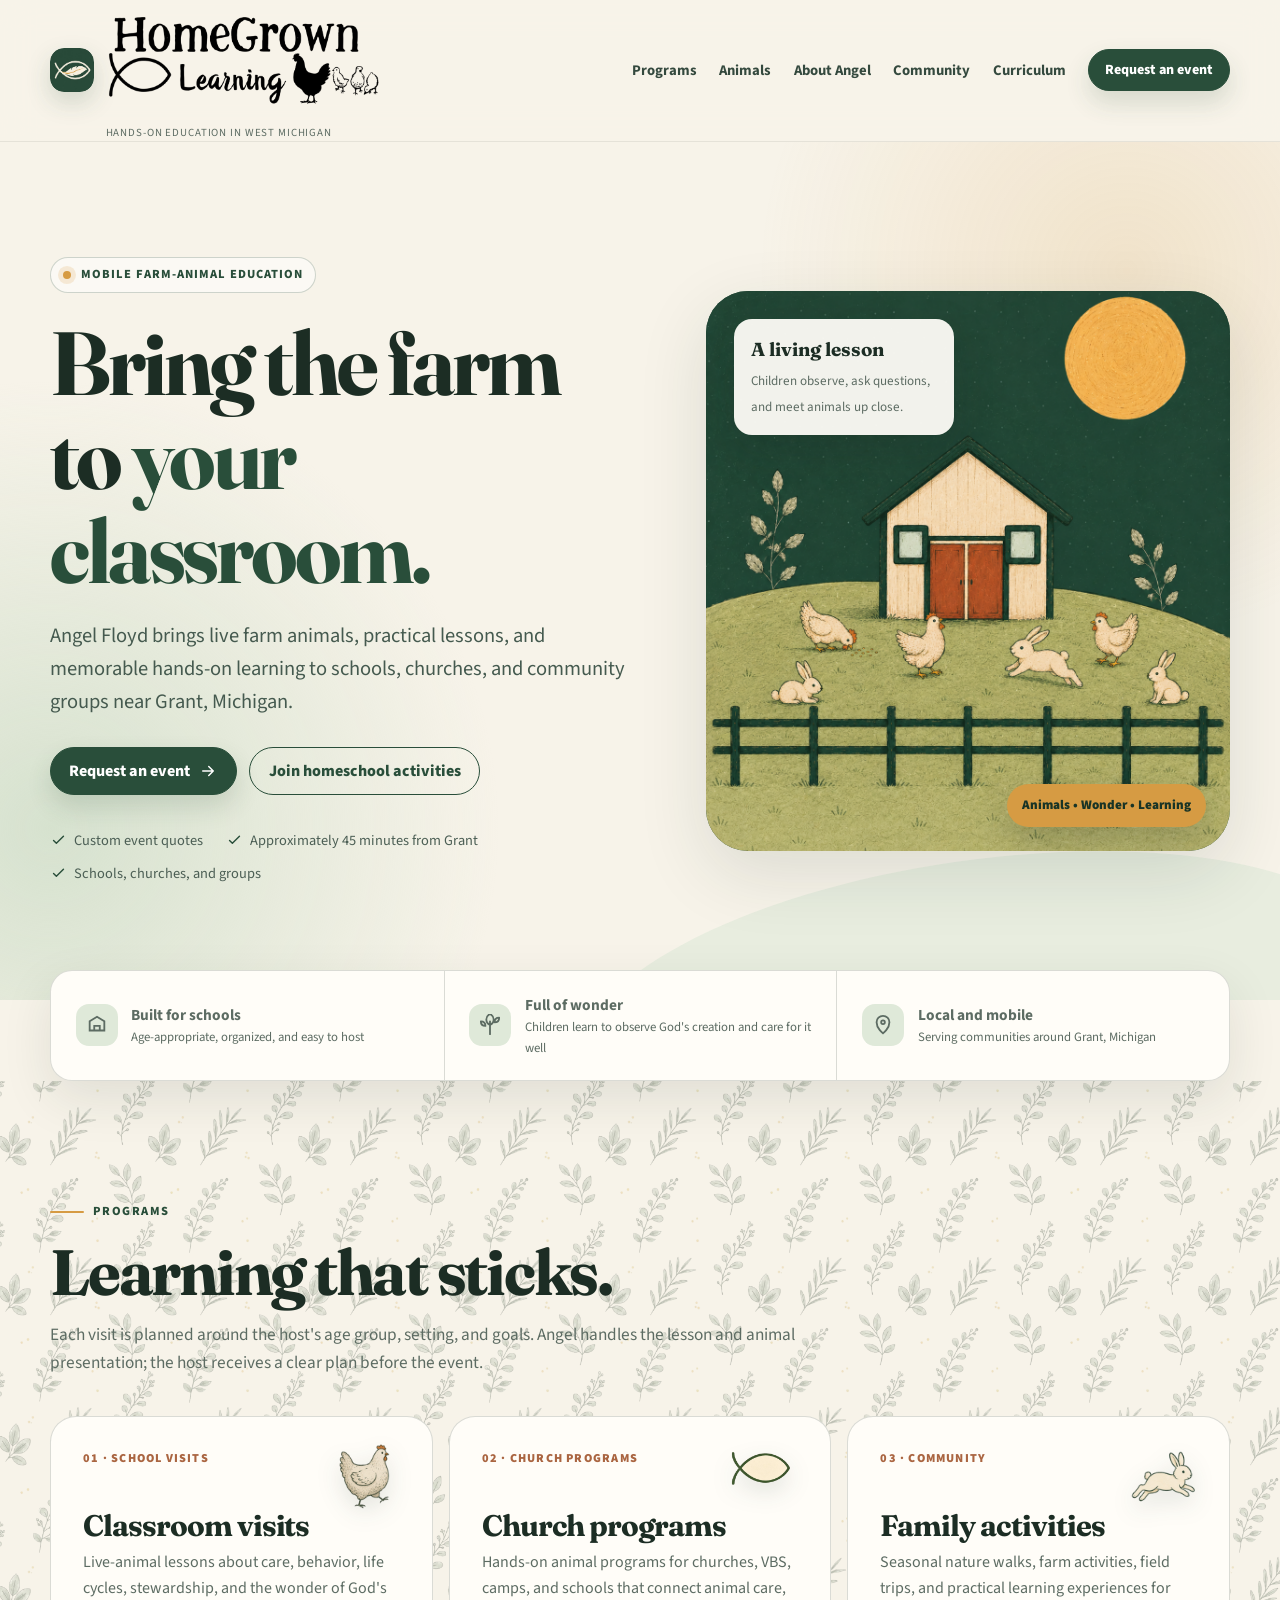
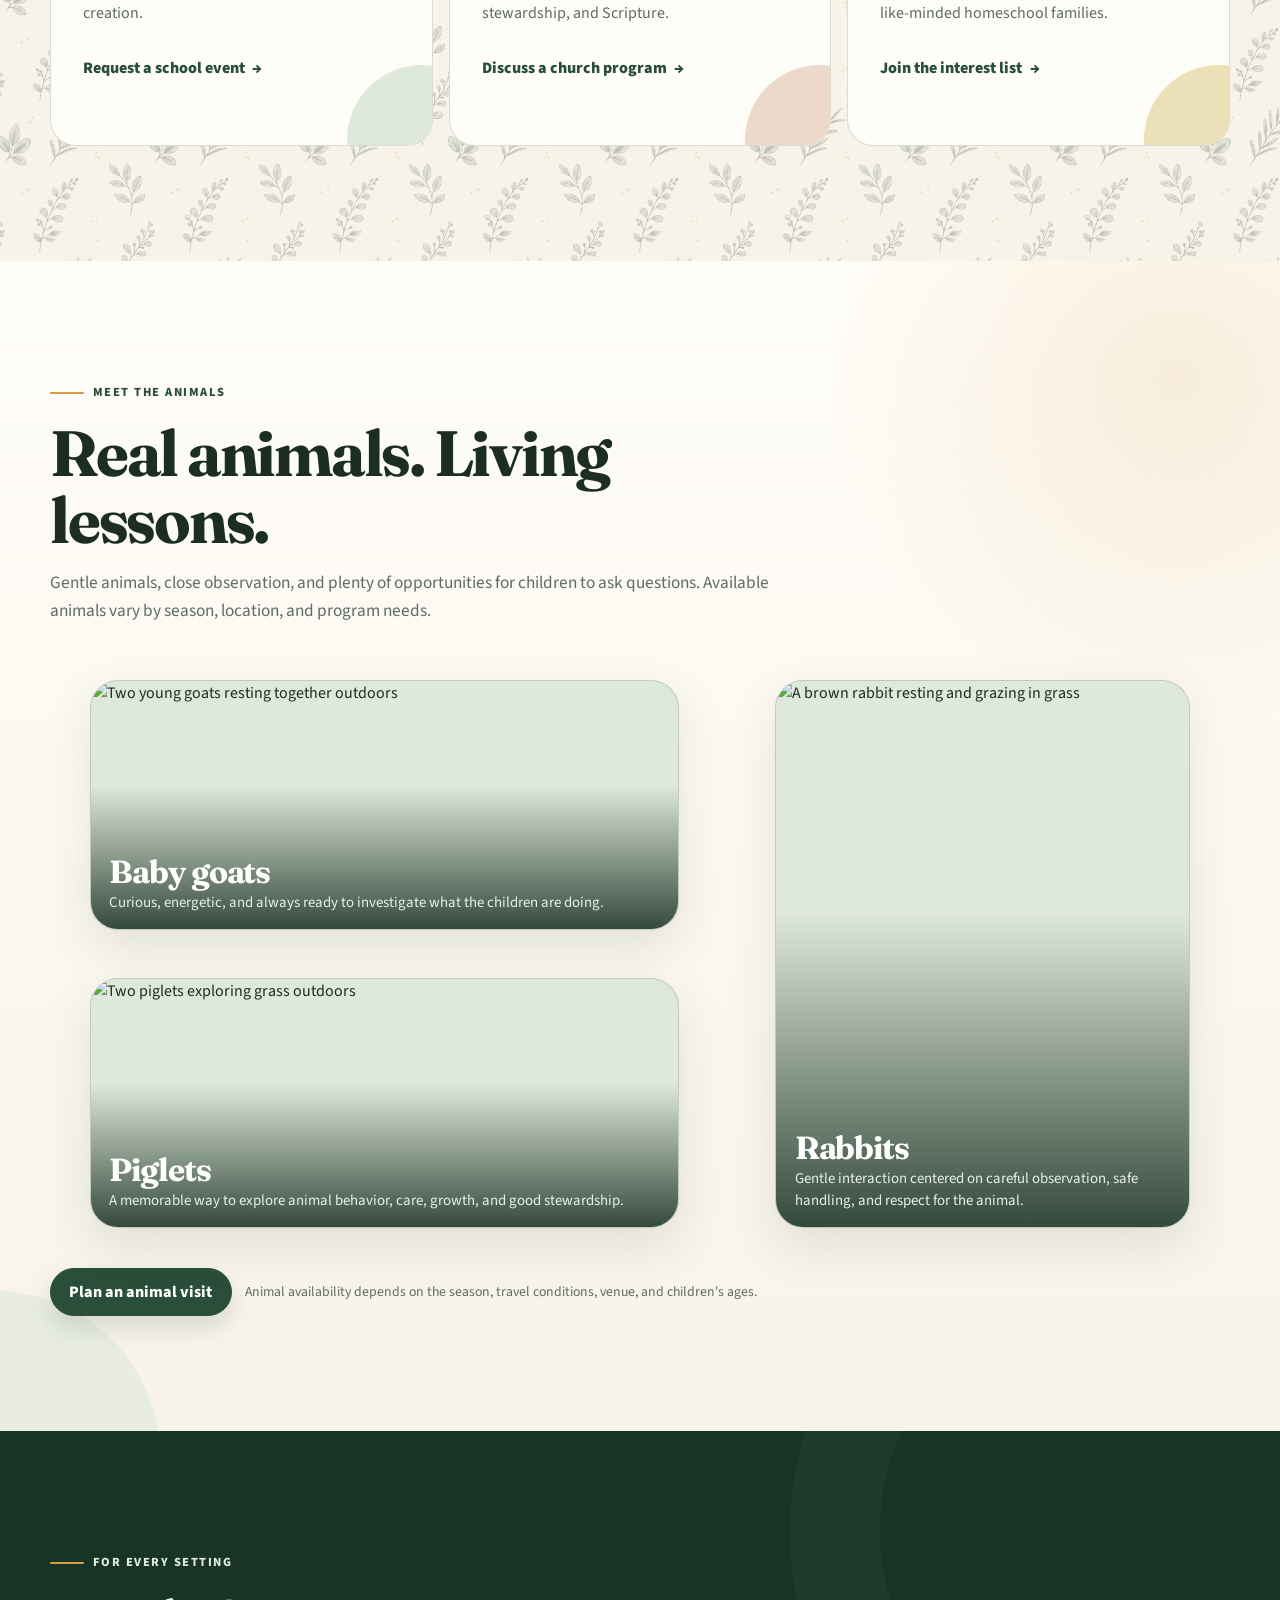
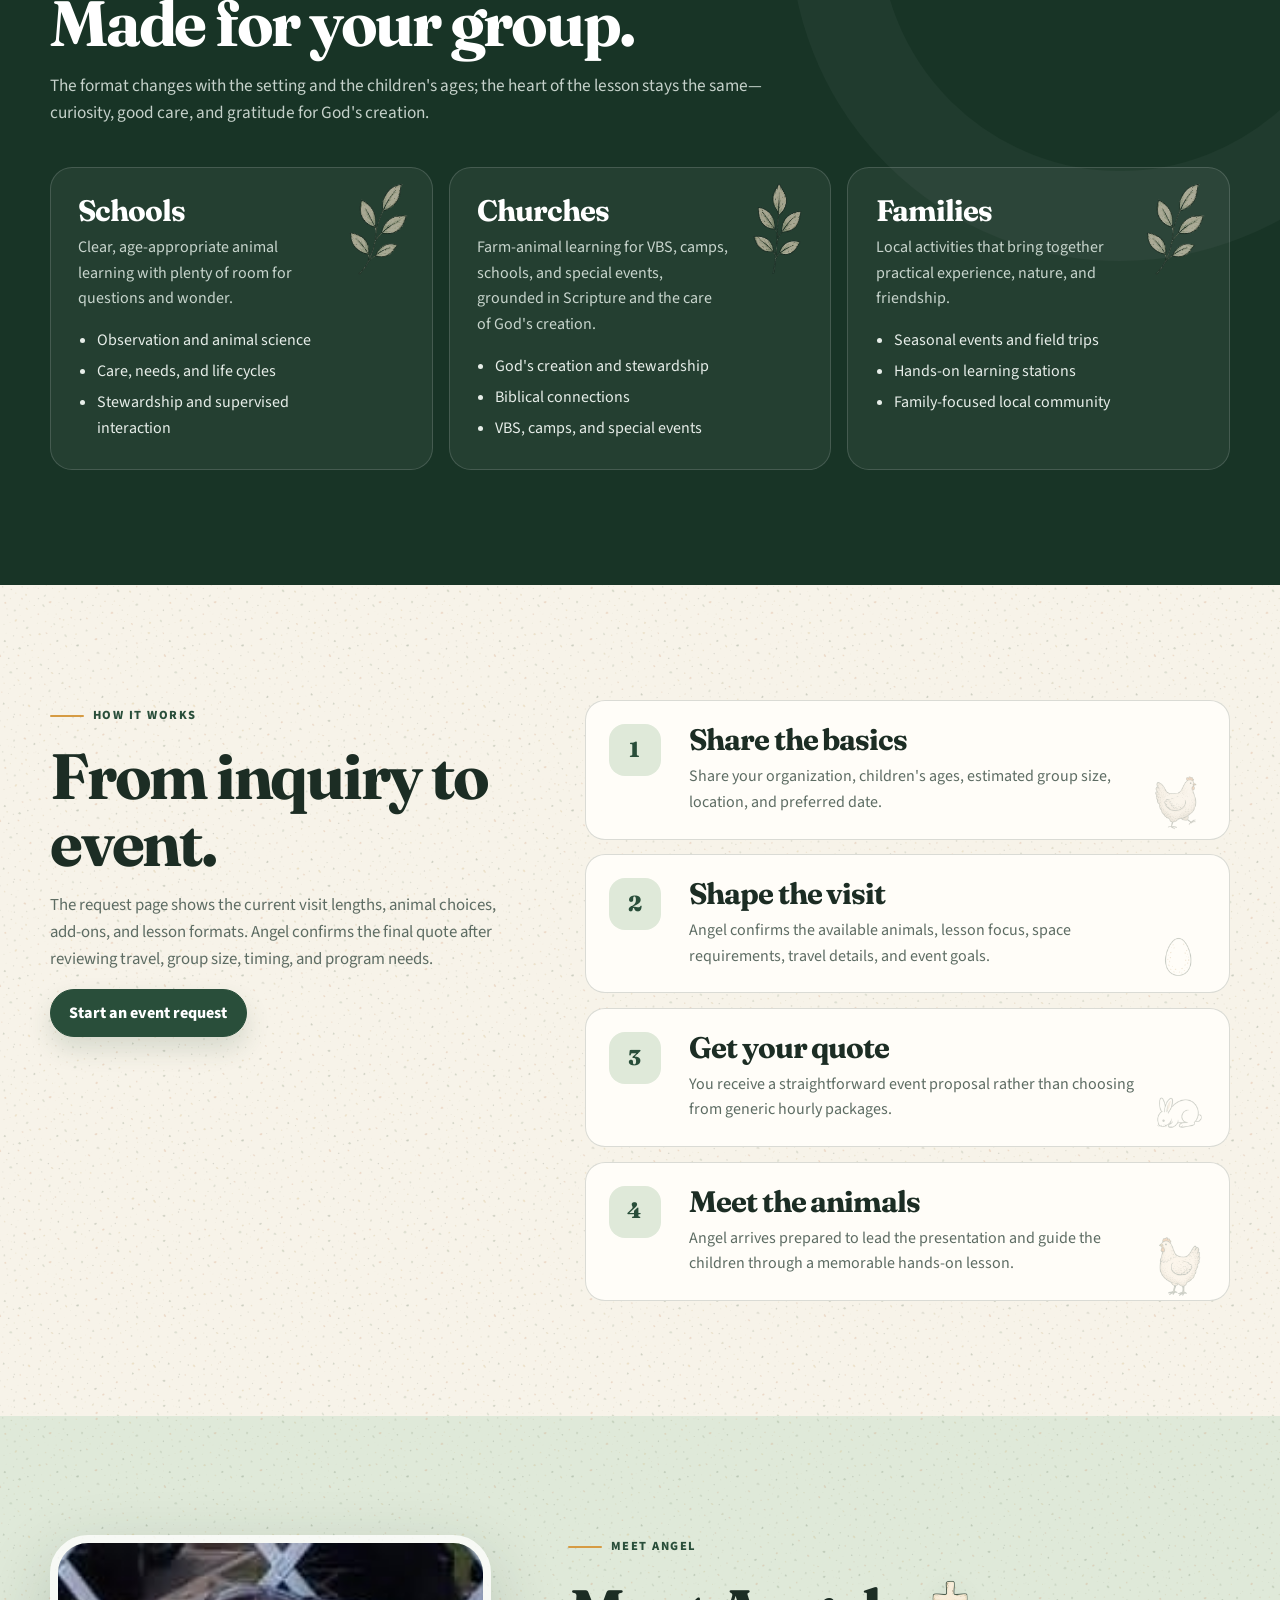
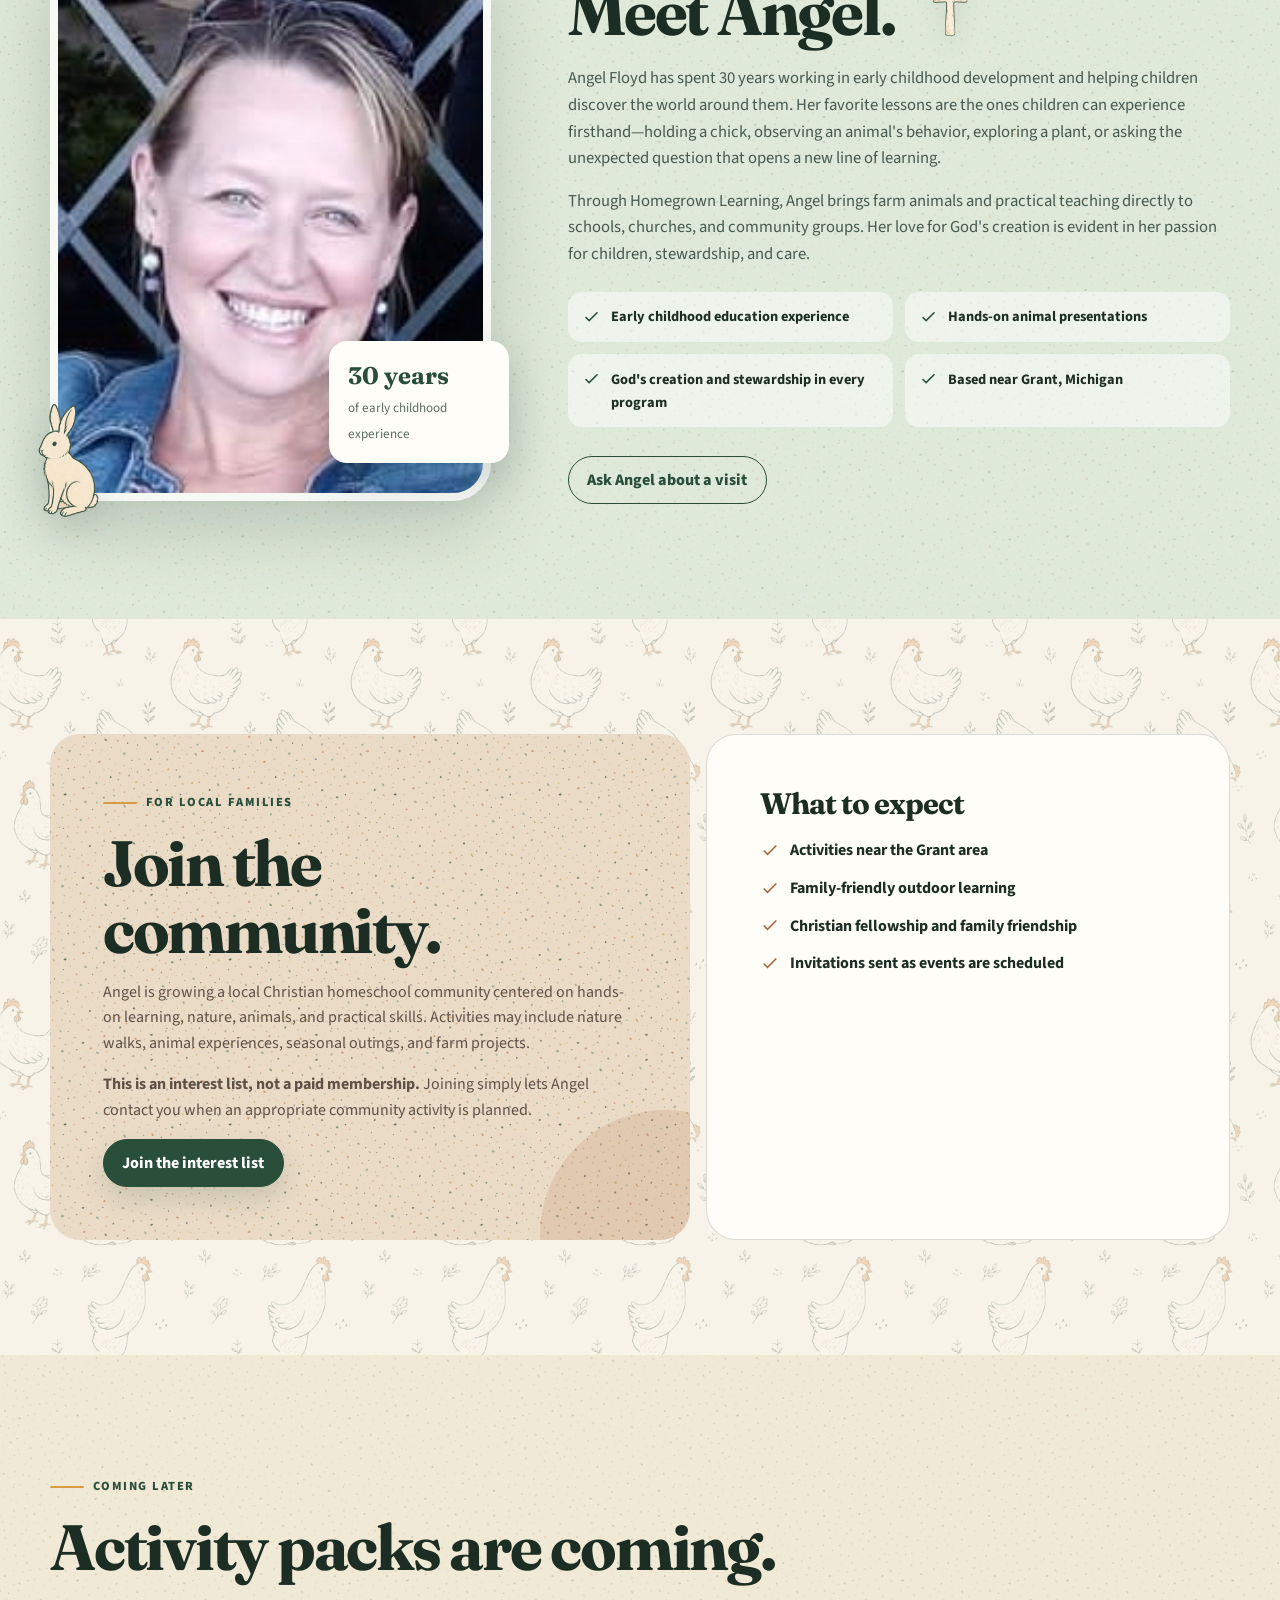
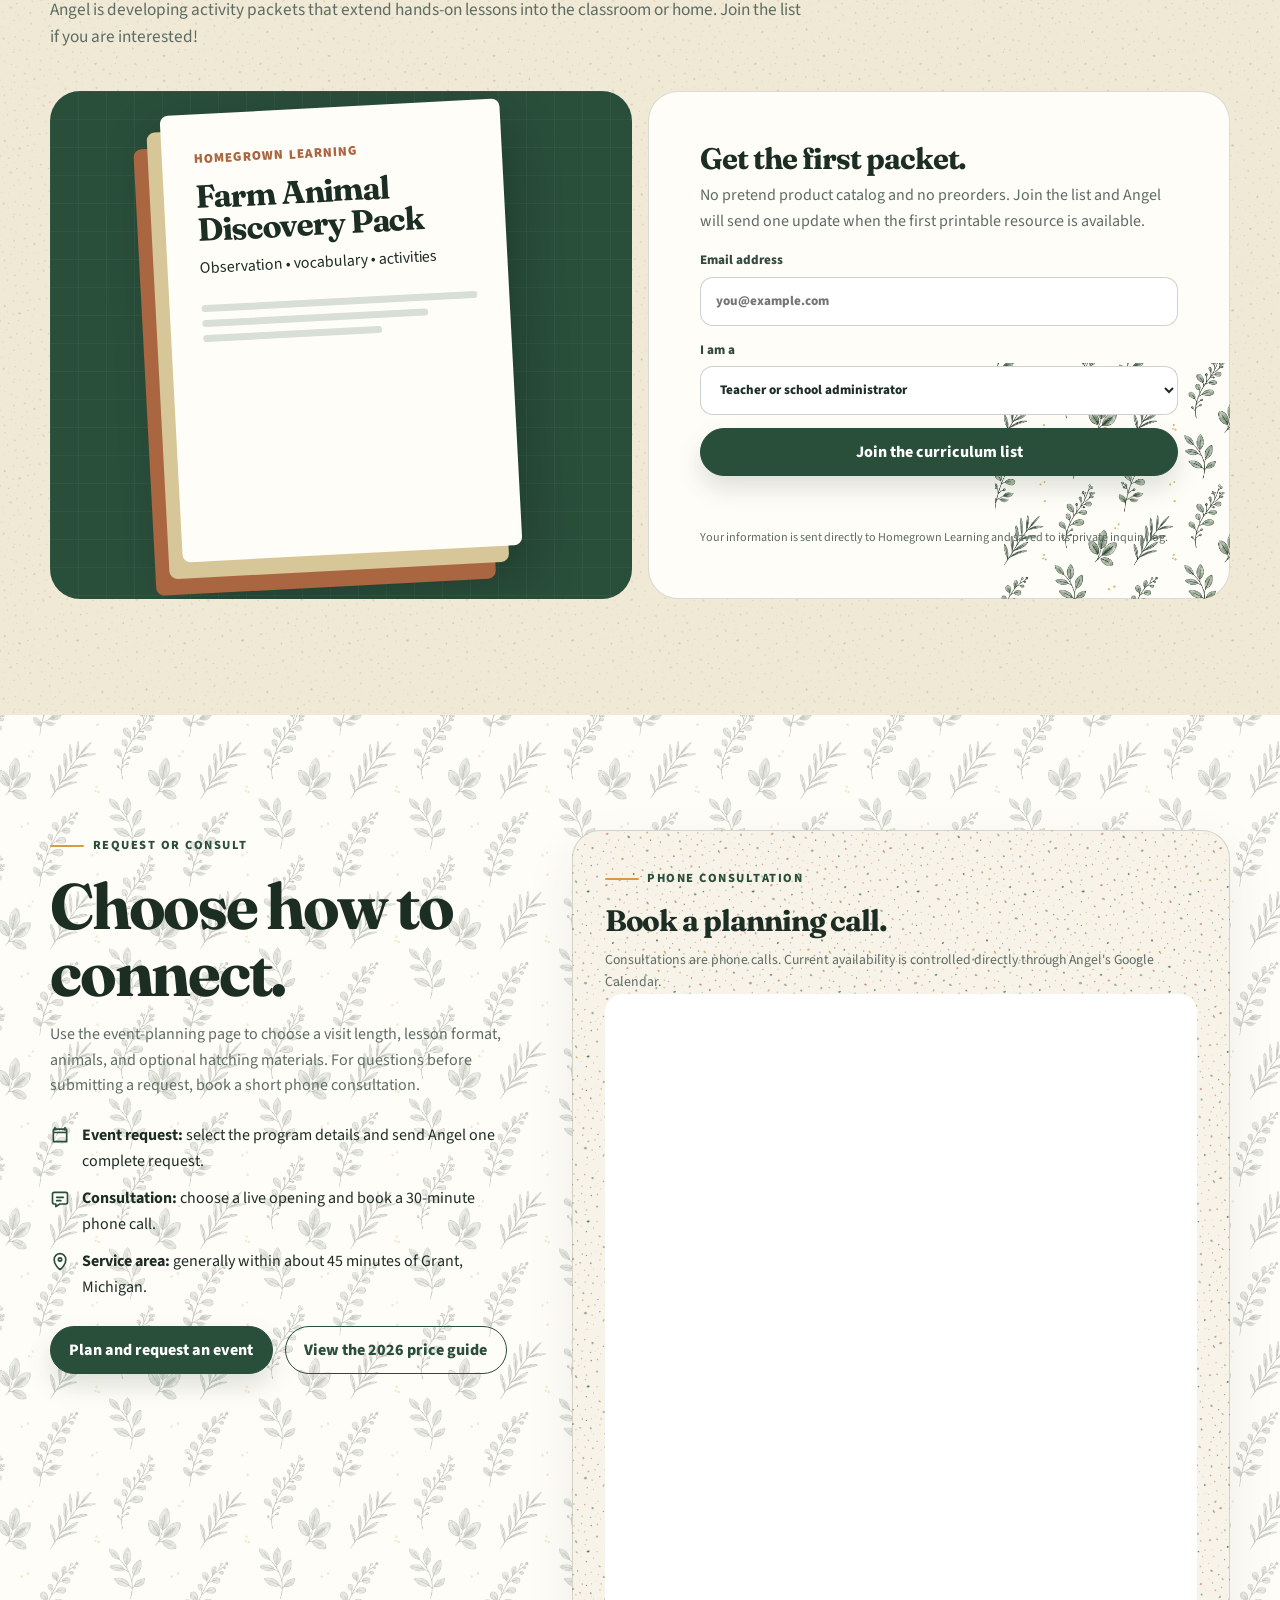
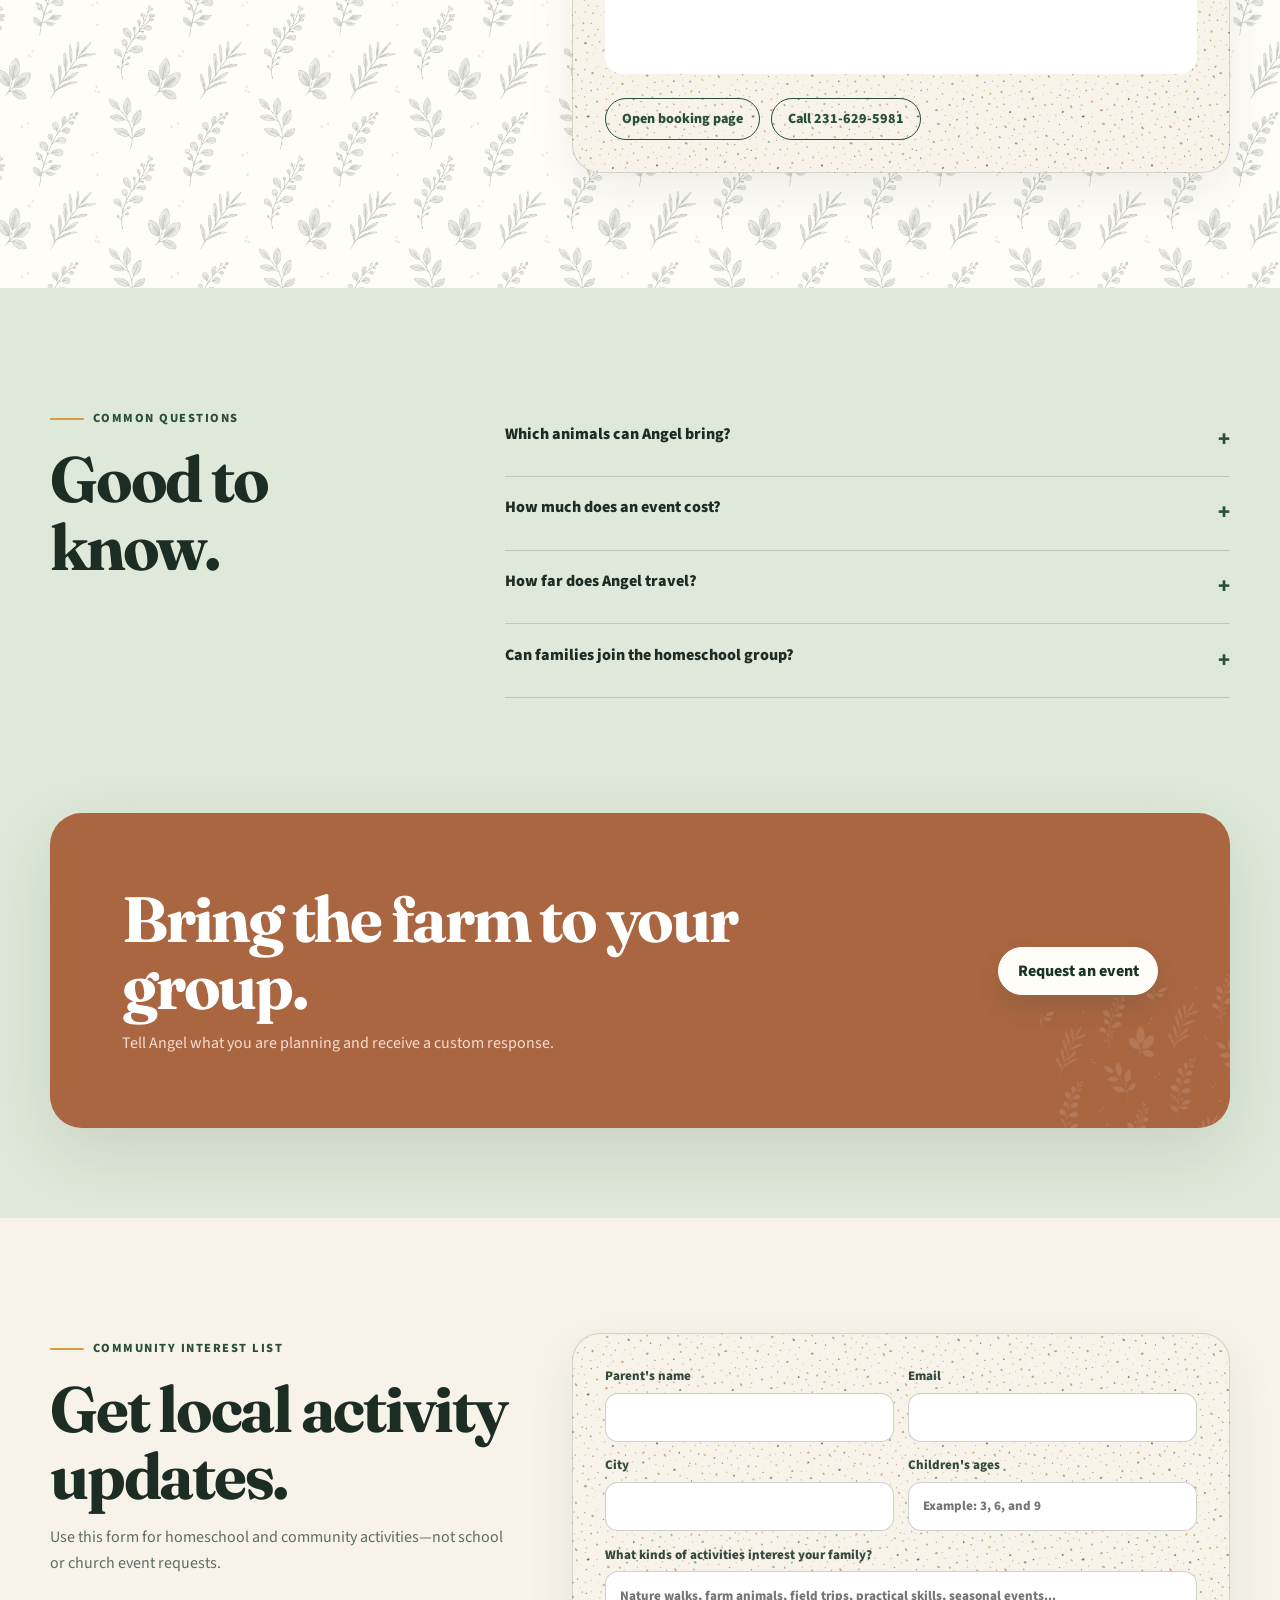
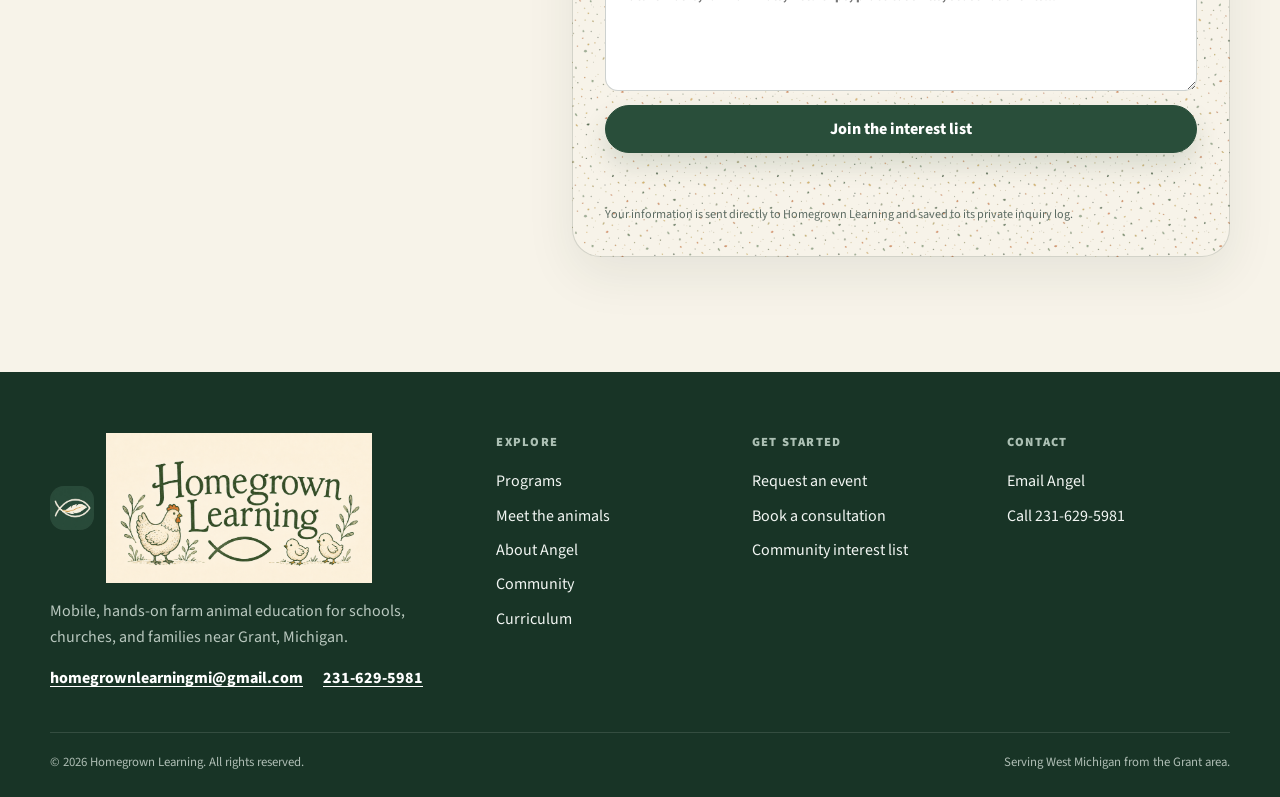
==== index.html @ 99c3b8f2 "Add files via upload" ====
<!doctype html>
<html lang="en">
<head>
  <meta charset="utf-8">
  <meta name="viewport" content="width=device-width, initial-scale=1">
  <meta name="description" content="Homegrown Learning brings hands-on farm animal education to schools, churches, and community groups near Grant, Michigan.">
  <meta name="theme-color" content="#294e3a">
  <title>Homegrown Learning | Farm Animal Education in West Michigan</title>
  <link rel="preconnect" href="https://fonts.googleapis.com">
  <link rel="preconnect" href="https://fonts.gstatic.com" crossorigin>
  <link href="https://fonts.googleapis.com/css2?family=Fraunces:opsz,wght@9..144,600;9..144,700;9..144,800&family=Source+Sans+3:wght@400;500;600;700;800&display=swap" rel="stylesheet">
  <link rel="icon" type="image/png" href="assets/logo.png">
  <style>
    :root {
      --cream: #f7f3e9;
      --paper: #fffdf8;
      --sage: #dfe9d9;
      --sage-2: #cbdcc6;
      --forest: #294e3a;
      --forest-dark: #183426;
      --ink: #1c2d24;
      --muted: #5d6c63;
      --gold: #d69b43;
      --rust: #aa6541;
      --line: rgba(28,45,36,.16);
      --white: #ffffff;
      --shadow: 0 22px 70px rgba(24,52,38,.12);
      --radius: 26px;
      --max: 1180px;

      /*
       * FILE-BACKED BRAND ASSETS
       * Replace a file in GitHub under the same path/name to update the site
       * without rewriting the HTML.
       */
      --pattern-leaves: url("assets/patterns/leaves-tile.png");
      --pattern-chickens: url("assets/patterns/chickens-tile.png");
      --pattern-speckles: url("assets/patterns/speckles-tile.png");

      /*
       * Pattern visibility is controlled in:
       * .pattern-leaves::before
       * .pattern-wood::before
       * .pattern-speckles::before
       *
       * Raise or lower each opacity value to make a tile stronger or fainter.
       */
    }

    * { box-sizing: border-box; }
    html { scroll-behavior: smooth; }
    body {
      margin: 0;
      color: var(--ink);
      background: var(--cream);
      font-family: "Source Sans 3", Arial, sans-serif;
      line-height: 1.6;
      -webkit-font-smoothing: antialiased;
    }
    body.menu-open { overflow: hidden; }
    img, svg { display: block; max-width: 100%; }
    a { color: inherit; }
    button, input, select, textarea { font: inherit; }
    button { cursor: pointer; }
    h1, h2, h3, .brand-name {
      font-family: "Fraunces", Georgia, serif;
      letter-spacing: -.035em;
      line-height: 1.05;
    }
    h1, h2, h3, p { margin-top: 0; }
    h1 { font-size: clamp(3rem, 7vw, 6.6rem); margin-bottom: 1.4rem; }
    h2 { font-size: clamp(2.35rem, 5vw, 4.4rem); margin-bottom: 1rem; }
    h3 { font-size: clamp(1.35rem, 2.4vw, 1.85rem); margin-bottom: .55rem; }
    p { margin-bottom: 1rem; }

    .skip-link {
      position: fixed; top: 8px; left: 8px; transform: translateY(-150%);
      background: var(--forest-dark); color: white; padding: .7rem 1rem;
      border-radius: 8px; z-index: 9999;
    }
    .skip-link:focus { transform: translateY(0); }
    .container { width: min(calc(100% - 2rem), var(--max)); margin-inline: auto; }
    .section { padding: clamp(4.5rem, 9vw, 8rem) 0; }
    .section-kicker {
      display: inline-flex; align-items: center; gap: .55rem;
      margin-bottom: 1rem; color: var(--forest); font-size: .78rem;
      font-weight: 800; letter-spacing: .12em; text-transform: uppercase;
    }
    .section-kicker::before {
      content: ""; width: 34px; height: 2px; background: var(--gold); border-radius: 2px;
    }
    .section-head { max-width: 760px; margin-bottom: 2.5rem; }
    .section-head p { color: var(--muted); font-size: 1.08rem; }
    .eyebrow {
      display: inline-flex; align-items: center; gap: .65rem;
      padding: .45rem .75rem; border: 1px solid rgba(41,78,58,.22);
      border-radius: 999px; color: var(--forest); background: rgba(255,255,255,.5);
      font-weight: 800; font-size: .78rem; letter-spacing: .08em; text-transform: uppercase;
      margin-bottom: 1.4rem;
    }
    .dot { width: 8px; height: 8px; border-radius: 50%; background: var(--gold); box-shadow: 0 0 0 5px rgba(214,155,67,.18); }

    .site-header {
      position: sticky; top: 0; z-index: 1000;
      background: rgba(247,243,233,.88); backdrop-filter: blur(18px);
      border-bottom: 1px solid rgba(28,45,36,.08);
    }
    .nav-wrap { min-height: 78px; display: flex; align-items: center; justify-content: space-between; gap: 1rem; }
    .brand { display: inline-flex; align-items: center; gap: .72rem; text-decoration: none; min-width: max-content; }
    .brand-mark {
      width: 44px;
      height: 44px;
      border-radius: 14px;
      background: transparent;
      display: grid;
      place-items: center;
      flex: 0 0 auto;
      overflow: hidden;
      box-shadow: 0 10px 25px rgba(41,78,58,.18);
    }

    /*
     * FILE-BACKED BRAND IDENTITY
     * Header/footer logo: assets/logo.png
     * Header name art:     assets/headername.png
     * Footer name art:     assets/footername.png
     *
     * Replacing a file under the same name updates the branding without
     * another HTML change.
     */
    .brand-logo-image {
      width: 100%;
      height: 100%;
      object-fit: contain;
      border-radius: inherit;
    }

    .brand-logo-fallback {
      display: none;
      width: 26px;
      height: 26px;
    }

    .brand-copy {
      display: grid;
      align-items: center;
      gap: .08rem;
      min-width: 0;
    }

    .header-name-image {
      display: block;
      width: auto;
      height: 120px;
      max-width: min(280px, 31vw);
      object-fit: contain;
      object-position: left center;
    }

    .footer-name-image {
      display: block;
      width: auto;
      height: 150px;
      max-width: min(290px, 70vw);
      object-fit: contain;
      object-position: left center;
    }

    .brand-name { font-size: 1.26rem; font-weight: 800; letter-spacing: -.025em; }
    .brand-name-fallback { display: none; }

    .brand-sub {
      display: block;
      color: var(--muted);
      font-size: .68rem;
      letter-spacing: .08em;
      text-transform: uppercase;
      margin-top: .14rem;
    }

    footer .brand-mark {
      background: rgba(255,255,255,.08);
      box-shadow: none;
    }
    .nav-links { display: flex; align-items: center; gap: 1.4rem; }
    .nav-links a:not(.button) {
      text-decoration: none;
      font-size: .92rem;
      font-weight: 700;
      color: #34493e;
    }

    /*
     * HEADER REQUEST BUTTON
     * Keep the text white in every link state.
     */
    .nav-links .button,
    .nav-links .button:link,
    .nav-links .button:visited,
    .nav-links .button:hover,
    .nav-links .button:active,
    .nav-links .button:focus {
      color: #ffffff !important;
    }
    .nav-links a:not(.button):hover { color: var(--rust); }
    .menu-button { display: none; border: 0; background: transparent; width: 46px; height: 46px; border-radius: 12px; }
    .menu-button:hover { background: rgba(41,78,58,.08); }
    .menu-button span { display: block; width: 22px; height: 2px; background: var(--ink); margin: 5px auto; transition: .2s; }

    .button {
      display: inline-flex; justify-content: center; align-items: center; gap: .55rem;
      min-height: 48px; padding: .78rem 1.15rem; border-radius: 999px;
      border: 1px solid var(--forest); background: var(--forest); color: var(--white);
      text-decoration: none; font-weight: 800; line-height: 1; box-shadow: 0 12px 25px rgba(41,78,58,.16);
      transition: transform .2s ease, box-shadow .2s ease, background .2s ease;
    }
    .button:hover { transform: translateY(-2px); box-shadow: 0 16px 34px rgba(41,78,58,.22); background: var(--forest-dark); }
    .button:disabled { cursor: wait; opacity: .68; transform: none; box-shadow: none; }
    .button.secondary { color: var(--forest); background: transparent; box-shadow: none; }
    .button.secondary:hover { background: rgba(41,78,58,.07); }
    .button.light { color: var(--forest-dark); background: var(--paper); border-color: var(--paper); }
    .button.small { min-height: 42px; padding: .65rem 1rem; font-size: .88rem; }
    .button svg { width: 18px; height: 18px; }

    .hero {
      position: relative; overflow: hidden; padding: clamp(4.5rem, 9vw, 8.5rem) 0 clamp(5rem, 9vw, 8rem);
      background:
        radial-gradient(circle at 88% 15%, rgba(214,155,67,.19), transparent 23rem),
        radial-gradient(circle at 4% 80%, rgba(203,220,198,.75), transparent 28rem),
        var(--cream);
    }
    .hero::after {
      content: ""; position: absolute; inset: auto -8% -160px 45%; height: 300px;
      background: var(--sage); border-radius: 50%; transform: rotate(-8deg); opacity: .6;
    }
    .hero-grid { position: relative; z-index: 1; display: grid; grid-template-columns: 1.05fr .95fr; gap: clamp(2rem, 6vw, 5rem); align-items: center; }
    .hero-copy { max-width: 700px; }
    .hero-copy h1 span { color: var(--forest); }
    .hero-lead { font-size: clamp(1.08rem, 2vw, 1.28rem); color: #455a4f; max-width: 640px; margin-bottom: 1.8rem; }
    .hero-actions { display: flex; flex-wrap: wrap; gap: .8rem; margin-bottom: 2.1rem; }
    .hero-proof { display: flex; flex-wrap: wrap; gap: .6rem 1.4rem; color: #4b5e54; font-size: .9rem; }
    .hero-proof span { display: inline-flex; align-items: center; gap: .45rem; }
    .hero-proof svg { width: 17px; height: 17px; color: var(--forest); }

    .hero-art {
      position: relative;
      min-height: 560px;
      border-radius: 42px;
      background: #264b39;
      box-shadow: var(--shadow);
      overflow: hidden;
      isolation: isolate;
    }

    /*
     * HERO IMAGE
     * Replace assets/illustrations/farm1.png with another image under the same
     * filename if you want to swap the artwork later.
     *
     * Adjust inset to control the image margins inside the rounded panel.
     */
    .hero-scene {
      position: absolute;
      inset: 0;
      width: 100%;
      height: 100%;
      object-fit: cover;
      object-position: center center;
      z-index: 1;
    }
    .art-note {
      position: absolute; left: 28px; top: 28px; z-index: 4; max-width: 220px;
      padding: 1rem 1.05rem; background: rgba(255,253,248,.94); border-radius: 18px;
      box-shadow: 0 16px 40px rgba(17,34,25,.18);
    }
    .art-note strong { display: block; font-family: "Fraunces", Georgia, serif; font-size: 1.18rem; margin-bottom: .2rem; }
    .art-note span { color: var(--muted); font-size: .82rem; }
    .art-tag {
      position: absolute; right: 24px; bottom: 24px; z-index: 4; color: var(--forest-dark);
      background: var(--gold); padding: .7rem .95rem; border-radius: 999px; font-weight: 900; font-size: .82rem;
      box-shadow: 0 14px 35px rgba(17,34,25,.22);
    }

    .trust-strip { position: relative; z-index: 5; margin-top: -30px; }
    .trust-card {
      display: grid; grid-template-columns: repeat(3, 1fr); background: var(--paper);
      border: 1px solid var(--line); border-radius: 22px; box-shadow: 0 18px 50px rgba(28,45,36,.1); overflow: hidden;
    }
    .trust-item { padding: 1.35rem 1.55rem; display: flex; gap: .85rem; align-items: center; }
    .trust-item + .trust-item { border-left: 1px solid var(--line); }
    .trust-icon { width: 42px; height: 42px; flex: 0 0 auto; border-radius: 13px; display: grid; place-items: center; background: var(--sage); color: var(--forest); }
    .trust-icon svg { width: 22px; height: 22px; }
    .trust-item strong { display: block; font-size: .96rem; }
    .trust-item span { color: var(--muted); font-size: .8rem; }

    .services-grid { display: grid; grid-template-columns: repeat(3, 1fr); gap: 1rem; }
    .service-card {
      position: relative; padding: 2rem; min-height: 330px; background: var(--paper);
      border: 1px solid var(--line); border-radius: var(--radius); overflow: hidden;
      transition: transform .2s ease, box-shadow .2s ease;
    }
    .service-card:hover { transform: translateY(-5px); box-shadow: var(--shadow); }
    .service-card::after { content: ""; position: absolute; width: 150px; height: 150px; border-radius: 50%; right: -65px; bottom: -70px; background: var(--sage); }
    .service-card:nth-child(2)::after { background: #ecd9c9; }
    .service-card:nth-child(3)::after { background: #ebe0b7; }
    .service-number { color: var(--rust); font-weight: 900; letter-spacing: .1em; font-size: .76rem; margin-bottom: 2.6rem; }
    .service-card p { color: var(--muted); }
    .service-link { display: inline-flex; align-items: center; gap: .45rem; color: var(--forest); font-weight: 850; text-decoration: none; margin-top: .8rem; }

    /*
     * MEET THE ANIMALS PHOTO GALLERY
     *
     * File paths:
     * assets/photos/baby-goats.png
     * assets/photos/piglets.png
     * assets/photos/rabbit.png
     *
     * Replace any file under the same name to update the gallery without
     * changing this HTML.
     */
    .animals-gallery {
      position: relative;
      overflow: hidden;
      background:
        radial-gradient(circle at 92% 10%, rgba(214,155,67,.15), transparent 22rem),
        linear-gradient(180deg, var(--paper), var(--cream));
    }

    .animals-gallery::after {
      content: "";
      position: absolute;
      width: 330px;
      height: 330px;
      left: -170px;
      bottom: -190px;
      border-radius: 50%;
      background: var(--sage);
      opacity: .58;
      pointer-events: none;
    }

    .animals-gallery .container {
      position: relative;
      z-index: 1;
    }

    .animal-photo-grid {
      display: grid;
      grid-template-columns: 1.15fr .85fr;
      grid-template-rows: repeat(2, minmax(250px, 1fr));
      gap: 1rem;
    }

    .animal-photo-card {
      position: relative;
      min-height: 250px;
      overflow: hidden;
      border: 1px solid var(--line);
      border-radius: 28px;
      background: var(--sage);
      box-shadow: 0 18px 48px rgba(24,52,38,.11);
      isolation: isolate;
    }

    .animal-photo-card.goats { grid-column: 1; grid-row: 1; }
    .animal-photo-card.piglets { grid-column: 1; grid-row: 2; }
    .animal-photo-card.rabbit {
      grid-column: 2;
      grid-row: 1 / span 2;
      min-height: 516px;
    }

    .animal-photo {
      width: 100%;
      height: 100%;
      object-fit: cover;
      display: block;
      transition: transform .45s ease;
    }

    .animal-photo-card:hover .animal-photo {
      transform: scale(1.025);
    }

    .animal-photo-card.goats .animal-photo { object-position: center 46%; }
    .animal-photo-card.piglets .animal-photo { object-position: center center; }
    .animal-photo-card.rabbit .animal-photo { object-position: center center; }

    .animal-photo-card::after {
      content: "";
      position: absolute;
      inset: 42% 0 0;
      z-index: 1;
      background: linear-gradient(to bottom, transparent, rgba(15,39,27,.82));
      pointer-events: none;
    }

    .animal-photo-caption {
      position: absolute;
      z-index: 2;
      left: 1.15rem;
      right: 1.15rem;
      bottom: 1rem;
      color: white;
    }

    .animal-photo-caption h3 {
      margin-bottom: .2rem;
      color: white;
      font-size: clamp(1.45rem, 2.6vw, 2rem);
    }

    .animal-photo-caption p {
      max-width: 540px;
      margin-bottom: 0;
      color: #e9f0eb;
      font-size: .93rem;
      line-height: 1.45;
    }

    .animals-gallery-actions {
      display: flex;
      flex-wrap: wrap;
      align-items: center;
      gap: .8rem;
      margin-top: 1.5rem;
    }

    .animals-gallery-note {
      margin: 0;
      color: var(--muted);
      font-size: .86rem;
    }

    .audience { background: var(--forest-dark); color: white; position: relative; overflow: hidden; }
    .audience::before { content: ""; position: absolute; width: 480px; height: 480px; right: -170px; top: -230px; border-radius: 50%; border: 90px solid rgba(255,255,255,.035); }
    .audience .section-kicker { color: #dcebdc; }
    .audience .section-head p { color: #c5d1ca; }
    .audience-grid { display: grid; grid-template-columns: repeat(3,1fr); gap: 1rem; position: relative; z-index: 1; }
    .audience-card { padding: 1.7rem; border-radius: 22px; border: 1px solid rgba(255,255,255,.15); background: rgba(255,255,255,.055); }
    .audience-card h3 { color: white; }
    .audience-card p { color: #c8d5cd; }
    .audience-card ul { padding-left: 1.15rem; margin: 1rem 0 0; color: #e7eee9; }
    .audience-card li + li { margin-top: .35rem; }

    .process-wrap { display: grid; grid-template-columns: .83fr 1.17fr; gap: clamp(2rem, 6vw, 5rem); align-items: start; }
    .process-intro { position: sticky; top: 112px; }
    .process-intro p { color: var(--muted); font-size: 1.05rem; }
    .steps { display: grid; gap: .9rem; }
    .step { display: grid; grid-template-columns: 64px 1fr; gap: 1rem; padding: 1.45rem; background: var(--paper); border: 1px solid var(--line); border-radius: 20px; }
    .step-no { width: 52px; height: 52px; border-radius: 16px; display: grid; place-items: center; background: var(--sage); color: var(--forest); font-family: "Fraunces", Georgia, serif; font-size: 1.35rem; font-weight: 800; }
    .step p { margin-bottom: 0; color: var(--muted); }

    .about { background: var(--sage); }
    .about-grid { display: grid; grid-template-columns: .8fr 1.2fr; gap: clamp(2rem, 6vw, 5rem); align-items: center; }
    .portrait-wrap { position: relative; max-width: 470px; }
    .portrait { width: 100%; aspect-ratio: .78; object-fit: cover; border-radius: 38px; box-shadow: 0 25px 70px rgba(24,52,38,.2); border: 8px solid rgba(255,255,255,.75); }
    .portrait-badge { position: absolute; right: -18px; bottom: 38px; background: var(--paper); border-radius: 18px; padding: 1rem 1.15rem; box-shadow: 0 16px 40px rgba(24,52,38,.2); max-width: 180px; }
    .portrait-badge strong { display: block; font-family: "Fraunces", Georgia, serif; font-size: 1.5rem; color: var(--forest); }
    .portrait-badge span { color: var(--muted); font-size: .82rem; }
    .about-copy p { color: #45594e; font-size: 1.04rem; }

    /*
     * ABOUT CROSS POSITIONING
     * Adjust gap to move it closer to or farther from the title.
     * Adjust width/height to resize it.
     * Adjust translateX/translateY for fine positioning.
     */
    .about-title-row {
      display: flex;
      align-items: center;
      gap: 1rem;
      margin-bottom: 1rem;
    }

    .about-title-row h2 {
      margin-bottom: 0;
    }

    .about-cross {
      width: 76px;
      height: 76px;
      flex: 0 0 auto;
      object-fit: contain;
      transform: translateX(2px) translateY(-2px);
      filter: drop-shadow(0 7px 10px rgba(24,52,38,.10));
    }
    .about-facts { display: grid; grid-template-columns: repeat(2, 1fr); gap: .75rem; margin: 1.5rem 0 1.8rem; }
    .fact { display: flex; gap: .65rem; align-items: flex-start; padding: .85rem; border-radius: 14px; background: rgba(255,255,255,.45); }
    .fact svg { width: 19px; flex: 0 0 auto; color: var(--forest); margin-top: .15rem; }
    .fact span { font-size: .9rem; font-weight: 700; }

    .community-grid { display: grid; grid-template-columns: 1.1fr .9fr; gap: 1rem; }
    .community-main, .community-side { border-radius: 30px; padding: clamp(2rem, 5vw, 3.3rem); }
    .community-main { background: #eadbc7; position: relative; overflow: hidden; }
    .community-main::after { content: ""; position: absolute; width: 250px; height: 250px; border-radius: 50%; right: -100px; bottom: -120px; background: rgba(170,101,65,.16); }
    .community-main p { color: #5f5146; max-width: 650px; }
    .community-side { background: var(--paper); border: 1px solid var(--line); }
    .community-list { display: grid; gap: .75rem; margin-top: 1.2rem; }
    .community-list div { display: flex; align-items: center; gap: .65rem; font-weight: 700; }
    .community-list svg { width: 20px; color: var(--rust); }

    .curriculum { background: #f0e9d6; }
    .curriculum-grid { display: grid; grid-template-columns: 1fr 1fr; gap: 1rem; }
    .product-preview { min-height: 420px; padding: 2rem; border-radius: 30px; position: relative; overflow: hidden; background: var(--forest); color: white; }
    .product-preview::before { content: ""; position: absolute; inset: 0; background-image: linear-gradient(90deg, rgba(255,255,255,.04) 1px, transparent 1px), linear-gradient(rgba(255,255,255,.04) 1px, transparent 1px); background-size: 28px 28px; }
    .packet-stack { position: absolute; left: 50%; bottom: 45px; transform: translateX(-50%) rotate(-3deg); width: min(72%, 340px); aspect-ratio: .76; background: var(--paper); color: var(--ink); border-radius: 8px; padding: 2rem; box-shadow: -14px 16px 0 #d7c697, -28px 32px 0 #aa6541, 0 26px 55px rgba(0,0,0,.28); }
    .packet-stack small { color: var(--rust); font-weight: 900; letter-spacing: .08em; text-transform: uppercase; }
    .packet-stack h3 { margin-top: .5rem; font-size: 2rem; }
    .packet-lines { display: grid; gap: .5rem; margin-top: 1.5rem; }
    .packet-lines span { height: 7px; border-radius: 9px; background: #d8dfd9; }
    .packet-lines span:nth-child(2) { width: 82%; }
    .packet-lines span:nth-child(3) { width: 65%; }
    .waitlist-card { padding: clamp(2rem, 5vw, 3.2rem); border-radius: 30px; background: var(--paper); border: 1px solid var(--line); display: flex; flex-direction: column; justify-content: center; }
    .waitlist-card p { color: var(--muted); }

    .form-stack { display: grid; gap: .85rem; }
    .field-row { display: grid; grid-template-columns: 1fr 1fr; gap: .85rem; }
    label { display: grid; gap: .35rem; font-size: .82rem; font-weight: 800; color: #34493e; }
    input, select, textarea {
      width: 100%; border: 1px solid rgba(28,45,36,.22); border-radius: 13px;
      background: #fff; color: var(--ink); padding: .82rem .9rem; outline: 0;
      transition: border .2s ease, box-shadow .2s ease;
    }
    input:focus, select:focus, textarea:focus { border-color: var(--forest); box-shadow: 0 0 0 4px rgba(41,78,58,.1); }
    textarea { min-height: 120px; resize: vertical; }
    .fine-print { color: var(--muted); font-size: .76rem; margin: .2rem 0 0; }

    .booking { background: var(--paper); }
    .booking-grid { display: grid; grid-template-columns: .82fr 1.18fr; gap: clamp(2rem, 5vw, 4rem); align-items: start; }
    .booking-copy p { color: var(--muted); }
    .booking-options { display: grid; gap: .75rem; margin-top: 1.5rem; }
    .booking-option { display: flex; gap: .75rem; align-items: flex-start; }
    .booking-option svg { width: 20px; color: var(--forest); flex: 0 0 auto; margin-top: .15rem; }
    .booking-panel { background: var(--cream); border: 1px solid var(--line); border-radius: 28px; padding: clamp(1.3rem, 3vw, 2rem); box-shadow: 0 18px 50px rgba(28,45,36,.08); }
    .tabs { display: flex; gap: .45rem; padding: .35rem; background: rgba(41,78,58,.08); border-radius: 14px; margin-bottom: 1.2rem; }
    .tab { flex: 1; border: 0; border-radius: 10px; padding: .72rem .8rem; background: transparent; color: var(--muted); font-weight: 800; }
    .tab.active { background: white; color: var(--forest); box-shadow: 0 5px 16px rgba(28,45,36,.1); }
    .tab-panel { display: none; }
    .tab-panel.active { display: block; }
    .calendar-placeholder { border: 1px dashed rgba(41,78,58,.35); border-radius: 18px; padding: 2rem; text-align: center; background: rgba(255,255,255,.5); }
    .calendar-placeholder svg { width: 46px; margin: 0 auto 1rem; color: var(--forest); }
    .calendar-placeholder p { color: var(--muted); }
    .calendar-frame { width: 100%; min-height: 680px; border: 0; border-radius: 18px; background: white; }
    .calendar-actions { display: flex; flex-wrap: wrap; gap: .7rem; align-items: center; margin-top: 1rem; }
    .calendar-note { color: var(--muted); font-size: .86rem; margin: .85rem 0 0; }
    .contact-inline { display: flex; flex-wrap: wrap; gap: .65rem 1.25rem; margin-top: 1rem; }
    .contact-inline a { color: inherit; font-weight: 750; text-decoration-thickness: 1px; text-underline-offset: 3px; }
    .contact-inline a:hover { color: var(--gold); }
    .form-status { min-height: 1.35em; color: var(--muted); font-size: .84rem; margin: .2rem 0 0; }
    .form-status.success { color: var(--forest); font-weight: 700; }
    .form-status.error { color: #8b2e21; font-weight: 700; }
    .hp-field { position: absolute !important; left: -10000px !important; width: 1px !important; height: 1px !important; overflow: hidden !important; }

    .faq { background: var(--sage); }
    .faq-grid { display: grid; grid-template-columns: .7fr 1.3fr; gap: clamp(2rem, 5vw, 4rem); align-items: start; }
    details { border-bottom: 1px solid rgba(28,45,36,.18); padding: 1.15rem 0; }
    summary { list-style: none; cursor: pointer; display: flex; justify-content: space-between; gap: 1rem; font-weight: 850; }
    summary::-webkit-details-marker { display: none; }
    summary::after { content: "+"; font-size: 1.4rem; color: var(--forest); transition: transform .2s; }
    details[open] summary::after { transform: rotate(45deg); }
    details p { color: #4f6157; padding-right: 2rem; margin: .8rem 0 0; }

    .cta-band { padding: 0 0 clamp(4rem, 7vw, 6rem); background: var(--sage); }
    .cta-box { background: var(--rust); color: white; border-radius: 32px; padding: clamp(2.2rem, 6vw, 4.5rem); display: flex; justify-content: space-between; align-items: center; gap: 2rem; box-shadow: var(--shadow); }
    .cta-box h2 { max-width: 750px; margin-bottom: .7rem; }
    .cta-box p { color: #f7ded2; margin-bottom: 0; }
    .cta-box .button { flex: 0 0 auto; }

    footer { background: var(--forest-dark); color: white; padding: 3.8rem 0 1.5rem; }
    .footer-grid { display: grid; grid-template-columns: 1.3fr repeat(3, .7fr); gap: 2rem; }
    .footer-brand p { color: #b9c8bf; max-width: 480px; margin-top: 1rem; }
    .footer-title { font-size: .78rem; font-weight: 900; letter-spacing: .1em; text-transform: uppercase; color: #acc0b4; margin-bottom: 1rem; }
    .footer-links { display: grid; gap: .55rem; }
    .footer-links a { color: #f2f6f3; text-decoration: none; }
    .footer-links a:hover { color: #f2c979; }
    .footer-bottom { border-top: 1px solid rgba(255,255,255,.12); margin-top: 2.5rem; padding-top: 1.2rem; display: flex; justify-content: space-between; gap: 1rem; color: #aebdb4; font-size: .8rem; }

    .toast {
      position: fixed; right: 18px; bottom: 18px; z-index: 2000; width: min(420px, calc(100% - 36px));
      padding: 1rem 1.1rem; border-radius: 16px; background: var(--forest-dark); color: white;
      box-shadow: 0 18px 50px rgba(0,0,0,.28); transform: translateY(140%); opacity: 0;
      transition: .3s ease; pointer-events: none;
    }
    .toast.show { transform: translateY(0); opacity: 1; }
    .toast strong { display: block; margin-bottom: .15rem; }
    .hidden { display: none !important; }
    .form-submit-frame {
      position: fixed;
      left: -10000px;
      top: 0;
      width: 1px;
      height: 1px;
      border: 0;
      opacity: 0;
      pointer-events: none;
    }


    /* Homegrown Learning file-backed patterns and illustrations */
    .pattern-leaves,
    .pattern-speckles,
    .pattern-wood {
      position: relative;
      isolation: isolate;
    }

    .pattern-leaves::before,
    .pattern-speckles::before,
    .pattern-wood::before {
      content: "";
      position: absolute;
      inset: 0;
      z-index: 0;
      pointer-events: none;
      background-repeat: repeat;
      background-position: center top;
    }

    .pattern-leaves::before {
      background-image: var(--pattern-leaves);
      background-size: 300px 300px;
      opacity: .30;
    }

    /* The old class name stays in place for compatibility, but now uses the
       chicken tile stored in assets/patterns/chickens-tile.png. */
    .pattern-wood::before {
      background-image: var(--pattern-chickens);
      background-size: 360px 360px;
      opacity: .30;
    }

    .pattern-speckles::before {
      background-image: var(--pattern-speckles);
      background-size: 165px 165px;
      opacity: .28;
    }

    .pattern-leaves > *,
    .pattern-speckles > *,
    .pattern-wood > * {
      position: relative;
      z-index: 1;
    }

    /* Program card illustrations */
    .service-card {
      isolation: isolate;
    }

    .service-card::before {
      display: none;
    }

    .service-card::after {
      z-index: 0;
    }

    .service-card > :not(.brand-card-art) {
      position: relative;
      z-index: 2;
    }

    .brand-card-art {
      position: absolute;
      z-index: 1;
      object-fit: contain;
      pointer-events: none;
      user-select: none;
      filter: drop-shadow(0 9px 12px rgba(24,52,38,.12));
    }

    /*
     * PROGRAM ILLUSTRATION LOCATIONS
     * Change right/top/width/height here to reposition each picture.
     */
    .card-art-school {
      right: 1.1rem;
      top: .95rem;
      width: 94px;
      height: 94px;
    }

    .card-art-church {
      right: 1.15rem;
      top: 1.05rem;
      width: 104px;
      height: 70px;
    }

    .card-art-family {
      right: 1rem;
      top: .85rem;
      width: 96px;
      height: 96px;
    }

    /*
     * OTHER ILLUSTRATION LOCATIONS
     * Audience leaves: .audience-card-art
     * Process-step art: .step-art
     * About-page rabbit: .about-rabbit
     *
     * The HTML src= path selects the image file.
     * The CSS right/left/top/bottom values select its location.
     */

    /* Audience leaf illustrations */
    .audience-card {
      position: relative;
      overflow: hidden;
      padding-right: 6.4rem;
    }

    .audience-card > :not(.audience-card-art) {
      position: relative;
      z-index: 2;
    }

    .audience-card-art {
      position: absolute;
      z-index: 1;
      right: .9rem;
      top: .9rem;
      width: 78px;
      height: 92px;
      object-fit: contain;
      opacity: .68;
      pointer-events: none;
      user-select: none;
    }

    /* Process illustrations */
    .step {
      position: relative;
      overflow: hidden;
      padding-right: 5.8rem;
    }

    .step-art {
      position: absolute;
      right: .75rem;
      bottom: -.35rem;
      width: 78px;
      height: 78px;
      object-fit: contain;
      opacity: .28;
      pointer-events: none;
      user-select: none;
    }

    /* About and curriculum illustrations */
    .about-rabbit {
      position: absolute;
      z-index: 3;
      left: -54px;
      bottom: -34px;
      width: 142px;
      height: 142px;
      object-fit: contain;
      pointer-events: none;
      user-select: none;
      filter: drop-shadow(0 12px 18px rgba(24,52,38,.16));
    }


    /* File-backed card patterns */
    .community-main {
      background-image:
        var(--pattern-speckles),
        linear-gradient(#eadbc7, #eadbc7);
      background-size: 165px 165px, auto;
      background-repeat: repeat, no-repeat;
    }

    .waitlist-card {
      background-image:
        var(--pattern-leaves),
        linear-gradient(var(--paper), var(--paper));
      background-size: 260px 260px, auto;
      background-position: 108% 110%, center;
      background-repeat: no-repeat;
    }

    .booking-panel {
      background-image:
        var(--pattern-speckles),
        linear-gradient(var(--cream), var(--cream));
      background-size: 165px 165px, auto;
    }

    .cta-box {
      position: relative;
      overflow: hidden;
    }

    .cta-box::after {
      content: "";
      position: absolute;
      width: 230px;
      height: 230px;
      right: -60px;
      bottom: -90px;
      background-image: var(--pattern-leaves);
      background-size: 230px 230px;
      filter: brightness(0) invert(1);
      opacity: .12;
      transform: rotate(-12deg);
      pointer-events: none;
    }

    @media (max-width: 980px) {
      .programs-doodle { right: 1rem; top: 30px; opacity: .7; }
      .about-doodle, .community-doodle, .curriculum-doodle, .booking-doodle { opacity: .45; }
    }
    @media (max-width: 700px) {
      .section-doodle { display: none; }
      .pattern-leaves, .pattern-speckles, .pattern-wood {
        background-size: 150px 150px;
      }
    }

    @media (max-width: 980px) {
      .nav-links { position: fixed; inset: 79px 0 auto 0; background: var(--cream); padding: 1.5rem 1rem 2rem; display: none; flex-direction: column; align-items: stretch; border-bottom: 1px solid var(--line); box-shadow: 0 25px 50px rgba(28,45,36,.12); }
      .nav-links.open { display: flex; }
      .nav-links a { padding: .55rem .25rem; }
      .menu-button { display: block; }
      .hero-grid, .about-grid, .booking-grid, .faq-grid, .process-wrap { grid-template-columns: 1fr; }
      .hero-art { min-height: 500px; }
      .services-grid, .audience-grid { grid-template-columns: 1fr; }
      .animal-photo-grid {
        grid-template-columns: 1fr 1fr;
        grid-template-rows: minmax(270px, 1fr) minmax(300px, 1fr);
      }
      .animal-photo-card.goats { grid-column: 1; grid-row: 1; }
      .animal-photo-card.piglets { grid-column: 2; grid-row: 1; }
      .animal-photo-card.rabbit {
        grid-column: 1 / -1;
        grid-row: 2;
        min-height: 340px;
      }
      .service-card { min-height: auto; }
      .process-intro { position: static; }
      .community-grid, .curriculum-grid { grid-template-columns: 1fr; }
      .portrait-wrap { margin-inline: auto; }
      .footer-grid { grid-template-columns: 1fr 1fr; }
      .footer-brand { grid-column: 1 / -1; }
    }
    @media (max-width: 700px) {
      .container { width: min(calc(100% - 1.25rem), var(--max)); }
      .hero { padding-top: 3.6rem; }
      .hero-art { min-height: 440px; border-radius: 28px; }
      .hero-scene { object-position: center center; }
      .sun { width: 90px; height: 90px; right: 25px; top: 70px; }
      .art-note { left: 18px; top: 18px; max-width: 190px; }
      .art-tag { right: 16px; bottom: 16px; }
      .trust-card { grid-template-columns: 1fr; }
      .trust-item + .trust-item { border-left: 0; border-top: 1px solid var(--line); }
      .field-row, .about-facts { grid-template-columns: 1fr; }
      .portrait-badge { right: 10px; bottom: 18px; }
      .cta-box { align-items: flex-start; flex-direction: column; }
      .footer-grid { grid-template-columns: 1fr; }
      .footer-brand { grid-column: auto; }
      .footer-bottom { flex-direction: column; }
      .calendar-frame { min-height: 720px; }
      .brand-sub { display: none; }
      .animal-photo-grid {
        grid-template-columns: 1fr;
        grid-template-rows: auto;
      }
      .animal-photo-card.goats,
      .animal-photo-card.piglets,
      .animal-photo-card.rabbit {
        grid-column: 1;
        grid-row: auto;
        min-height: 310px;
      }
      .animal-photo-card.rabbit { min-height: 420px; }
      .animal-photo-caption { left: 1rem; right: 1rem; bottom: .9rem; }
      .animals-gallery-actions { align-items: flex-start; flex-direction: column; }
      .header-name-image { height: 60px; max-width: min(225px, 55vw); }
      .footer-name-image { height: 120px; max-width: 68vw; }
      .brand-card-art { opacity: .82; }
      .card-art-school { width: 76px; height: 76px; right: .7rem; top: .7rem; }
      .card-art-church { width: 84px; height: 56px; right: .75rem; top: .8rem; }
      .card-art-family { width: 76px; height: 76px; right: .65rem; top: .65rem; }
      .audience-card { padding-right: 1.7rem; }
      .audience-card-art { width: 62px; height: 72px; opacity: .24; }
      .step { padding-right: 1.45rem; }
      .step-art { width: 62px; height: 62px; opacity: .13; right: .35rem; }
      .about-rabbit { width: 105px; height: 105px; left: -12px; bottom: -26px; }
      .about-title-row { gap: .7rem; }
      .about-cross { width: 54px; height: 54px; }
    }
    @media (prefers-reduced-motion: reduce) {
      html { scroll-behavior: auto; }
      *, *::before, *::after { animation: none !important; transition: none !important; }
      .animal-photo-card:hover .animal-photo { transform: none; }
    }
  </style>
</head>
<body>
  <a class="skip-link" href="#main">Skip to main content</a>

  <header class="site-header">
    <div class="container nav-wrap">
      <a class="brand" href="#top" aria-label="Homegrown Learning home">
        <span class="brand-mark" aria-hidden="true">
          <img
            class="brand-logo-image"
            src="assets/logo.png"
            alt=""
            decoding="async"
            onerror="this.style.display='none';this.nextElementSibling.style.display='block';"
          >
          <svg class="brand-logo-fallback" viewBox="0 0 64 64" fill="none"><path d="M17 40c11-1 17-10 19-25 9 8 13 18 8 28-5 10-18 11-27 3 7-1 13-5 17-10-6 3-11 5-17 4Z" fill="#f7f3e9"/><path d="M25 47c4-7 10-13 18-18" stroke="#d69b43" stroke-width="4" stroke-linecap="round"/></svg>
        </span>
        <span class="brand-copy">
          <img
            class="header-name-image"
            src="assets/headername.png"
            alt="Homegrown Learning"
            decoding="async"
            onerror="this.style.display='none';this.nextElementSibling.style.display='block';"
          >
          <span class="brand-name brand-name-fallback">Homegrown Learning</span>
          <span class="brand-sub">Hands-on education in West Michigan</span>
        </span>
      </a>
      <button class="menu-button" type="button" aria-label="Open navigation" aria-expanded="false">
        <span></span><span></span><span></span>
      </button>
      <nav class="nav-links" aria-label="Primary navigation">
        <a href="#programs">Programs</a>
        <a href="#animals">Animals</a>
        <a href="#about">About Angel</a>
        <a href="#community">Community</a>
        <a href="#curriculum">Curriculum</a>
        <a class="button small" href="request-event.html">Request an event</a>
      </nav>
    </div>
  </header>

  <main id="main">
    <section class="hero" id="top">
      <div class="container hero-grid">
        <div class="hero-copy">
          <div class="eyebrow"><span class="dot"></span> Mobile farm-animal education</div>
          <h1>Bring the farm to <span>your classroom.</span></h1>
          <p class="hero-lead">Angel Floyd brings live farm animals, practical lessons, and memorable hands-on learning to schools, churches, and community groups near Grant, Michigan.</p>
          <div class="hero-actions">
            <a class="button" href="request-event.html">Request an event
              <svg viewBox="0 0 24 24" fill="none" aria-hidden="true"><path d="M5 12h14M13 6l6 6-6 6" stroke="currentColor" stroke-width="2" stroke-linecap="round" stroke-linejoin="round"/></svg>
            </a>
            <a class="button secondary" href="#community">Join homeschool activities</a>
          </div>
          <div class="hero-proof">
            <span><svg viewBox="0 0 24 24" fill="none"><path d="m5 12 4 4 10-10" stroke="currentColor" stroke-width="2" stroke-linecap="round" stroke-linejoin="round"/></svg> Custom event quotes</span>
            <span><svg viewBox="0 0 24 24" fill="none"><path d="m5 12 4 4 10-10" stroke="currentColor" stroke-width="2" stroke-linecap="round" stroke-linejoin="round"/></svg> Approximately 45 minutes from Grant</span>
            <span><svg viewBox="0 0 24 24" fill="none"><path d="m5 12 4 4 10-10" stroke="currentColor" stroke-width="2" stroke-linecap="round" stroke-linejoin="round"/></svg> Schools, churches, and groups</span>
          </div>
        </div>

        <div class="hero-art" aria-label="Illustration of a mobile farm learning visit">
          <img class="hero-scene" src="assets/illustrations/farm1.png" alt="" aria-hidden="true" decoding="async">
          <div class="art-note"><strong>A living lesson</strong><span>Children observe, ask questions, and meet animals up close.</span></div>
          <div class="art-tag">Animals • Wonder • Learning</div>
        </div>
      </div>
    </section>

    <div class="trust-strip">
      <div class="container trust-card">
        <div class="trust-item"><span class="trust-icon"><svg viewBox="0 0 24 24" fill="none"><path d="M4 18V8l8-5 8 5v10H4Z" stroke="currentColor" stroke-width="2"/><path d="M9 18v-5h6v5" stroke="currentColor" stroke-width="2"/></svg></span><span><strong>Built for schools</strong><span>Age-appropriate, organized, and easy to host</span></span></div>
        <div class="trust-item"><span class="trust-icon"><svg viewBox="0 0 24 24" fill="none"><path d="M12 22V8M7 13c-3 0-5-2-5-5 3 0 5 2 5 5Zm10-4c3 0 5-2 5-5-3 0-5 2-5 5ZM8 6c0-3 2-5 4-6 2 1 4 3 4 6 0 3-2 5-4 6-2-1-4-3-4-6Z" stroke="currentColor" stroke-width="2" stroke-linecap="round" stroke-linejoin="round"/></svg></span><span><strong>Full of wonder</strong><span>Children learn to observe God's creation and care for it well</span></span></div>
        <div class="trust-item"><span class="trust-icon"><svg viewBox="0 0 24 24" fill="none"><path d="M12 21s7-5 7-12a7 7 0 1 0-14 0c0 7 7 12 7 12Z" stroke="currentColor" stroke-width="2"/><circle cx="12" cy="9" r="2" stroke="currentColor" stroke-width="2"/></svg></span><span><strong>Local and mobile</strong><span>Serving communities around Grant, Michigan</span></span></div>
      </div>
    </div>

    <section class="section pattern-leaves" id="programs">
      <div class="container">
        <div class="section-head">
          <div class="section-kicker">Programs</div>
          <h2>Learning that sticks.</h2>
          <p>Each visit is planned around the host's age group, setting, and goals. Angel handles the lesson and animal presentation; the host receives a clear plan before the event.</p>
        </div>
        <div class="services-grid">
          <article class="service-card">
            <img class="brand-card-art card-art-school" src="assets/illustrations/chicken%20(2).png" alt="" aria-hidden="true" loading="lazy" decoding="async">
            <div class="service-number">01 · SCHOOL VISITS</div>
            <h3>Classroom visits</h3>
            <p>Live-animal lessons about care, behavior, life cycles, stewardship, and the wonder of God's creation.</p>
            <a class="service-link" href="request-event.html?type=school">Request a school event <span aria-hidden="true">→</span></a>
          </article>
          <article class="service-card">
            <img class="brand-card-art card-art-church" src="assets/christfish.png" alt="" aria-hidden="true" loading="lazy" decoding="async">
            <div class="service-number">02 · CHURCH PROGRAMS</div>
            <h3>Church programs</h3>
            <p>Hands-on animal programs for churches, VBS, camps, and schools that connect animal care, stewardship, and Scripture.</p>
            <a class="service-link" href="request-event.html?type=church">Discuss a church program <span aria-hidden="true">→</span></a>
          </article>
          <article class="service-card">
            <img class="brand-card-art card-art-family" src="assets/illustrations/rabbit%20(1).png" alt="" aria-hidden="true" loading="lazy" decoding="async">
            <div class="service-number">03 · COMMUNITY</div>
            <h3>Family activities</h3>
            <p>Seasonal nature walks, farm activities, field trips, and practical learning experiences for like-minded homeschool families.</p>
            <a class="service-link" href="#community">Join the interest list <span aria-hidden="true">→</span></a>
          </article>
        </div>
      </div>
    </section>

    <section class="section animals-gallery" id="animals">
      <div class="container">
        <div class="section-head">
          <div class="section-kicker">Meet the animals</div>
          <h2>Real animals. Living lessons.</h2>
          <p>Gentle animals, close observation, and plenty of opportunities for children to ask questions. Available animals vary by season, location, and program needs.</p>
        </div>

        <div class="animal-photo-grid">
          <figure class="animal-photo-card goats">
            <img
              class="animal-photo"
              src="assets/photos/baby-goats.png"
              alt="Two young goats resting together outdoors"
              loading="lazy"
              decoding="async">
            <figcaption class="animal-photo-caption">
              <h3>Baby goats</h3>
              <p>Curious, energetic, and always ready to investigate what the children are doing.</p>
            </figcaption>
          </figure>

          <figure class="animal-photo-card piglets">
            <img
              class="animal-photo"
              src="assets/photos/piglets.png"
              alt="Two piglets exploring grass outdoors"
              loading="lazy"
              decoding="async">
            <figcaption class="animal-photo-caption">
              <h3>Piglets</h3>
              <p>A memorable way to explore animal behavior, care, growth, and good stewardship.</p>
            </figcaption>
          </figure>

          <figure class="animal-photo-card rabbit">
            <img
              class="animal-photo"
              src="assets/photos/rabbit.png"
              alt="A brown rabbit resting and grazing in grass"
              loading="lazy"
              decoding="async">
            <figcaption class="animal-photo-caption">
              <h3>Rabbits</h3>
              <p>Gentle interaction centered on careful observation, safe handling, and respect for the animal.</p>
            </figcaption>
          </figure>
        </div>

        <div class="animals-gallery-actions">
          <a class="button" href="request-event.html">Plan an animal visit</a>
          <p class="animals-gallery-note">Animal availability depends on the season, travel conditions, venue, and children's ages.</p>
        </div>
      </div>
    </section>

    <section class="section audience">
      <div class="container">
        <div class="section-head">
          <div class="section-kicker">For every setting</div>
          <h2>Made for your group.</h2>
          <p>The format changes with the setting and the children's ages; the heart of the lesson stays the same—curiosity, good care, and gratitude for God's creation.</p>
        </div>
        <div class="audience-grid">
          <article class="audience-card"><img class="audience-card-art" src="assets/illustrations/leaf%20(3).png" alt="" aria-hidden="true" loading="lazy" decoding="async"><h3>Schools</h3><p>Clear, age-appropriate animal learning with plenty of room for questions and wonder.</p><ul><li>Observation and animal science</li><li>Care, needs, and life cycles</li><li>Stewardship and supervised interaction</li></ul></article>
          <article class="audience-card"><img class="audience-card-art" src="assets/illustrations/leaf%20(2).png" alt="" aria-hidden="true" loading="lazy" decoding="async"><h3>Churches</h3><p>Farm-animal learning for VBS, camps, schools, and special events, grounded in Scripture and the care of God's creation.</p><ul><li>God's creation and stewardship</li><li>Biblical connections</li><li>VBS, camps, and special events</li></ul></article>
          <article class="audience-card"><img class="audience-card-art" src="assets/illustrations/leaf%20(3).png" alt="" aria-hidden="true" loading="lazy" decoding="async"><h3>Families</h3><p>Local activities that bring together practical experience, nature, and friendship.</p><ul><li>Seasonal events and field trips</li><li>Hands-on learning stations</li><li>Family-focused local community</li></ul></article>
        </div>
      </div>
    </section>

    <section class="section pattern-speckles">
      <div class="container process-wrap">
        <div class="process-intro">
          <div class="section-kicker">How it works</div>
          <h2>From inquiry to event.</h2>
          <p>The request page shows the current visit lengths, animal choices, add-ons, and lesson formats. Angel confirms the final quote after reviewing travel, group size, timing, and program needs.</p>
          <a class="button" href="request-event.html">Start an event request</a>
        </div>
        <div class="steps">
          <article class="step"><img class="step-art" src="assets/illustrations/chicken%20(2).png" alt="" aria-hidden="true" loading="lazy" decoding="async"><div class="step-no">1</div><div><h3>Share the basics</h3><p>Share your organization, children's ages, estimated group size, location, and preferred date.</p></div></article>
          <article class="step"><img class="step-art" src="assets/illustrations/egg%20(2).png" alt="" aria-hidden="true" loading="lazy" decoding="async"><div class="step-no">2</div><div><h3>Shape the visit</h3><p>Angel confirms the available animals, lesson focus, space requirements, travel details, and event goals.</p></div></article>
          <article class="step"><img class="step-art" src="assets/illustrations/rabbit%20(2).png" alt="" aria-hidden="true" loading="lazy" decoding="async"><div class="step-no">3</div><div><h3>Get your quote</h3><p>You receive a straightforward event proposal rather than choosing from generic hourly packages.</p></div></article>
          <article class="step"><img class="step-art" src="assets/illustrations/chicken%20(3).png" alt="" aria-hidden="true" loading="lazy" decoding="async"><div class="step-no">4</div><div><h3>Meet the animals</h3><p>Angel arrives prepared to lead the presentation and guide the children through a memorable hands-on lesson.</p></div></article>
        </div>
      </div>
    </section>

    <section class="section about pattern-speckles" id="about">
      <div class="container about-grid">
        <div class="portrait-wrap">
          <img class="portrait" src="assets/illustrations/prof.png" alt="Angel Floyd, founder of Homegrown Learning">
          <img class="about-rabbit" src="assets/illustrations/rabbit%20(3).png" alt="" aria-hidden="true" loading="lazy" decoding="async">
          <div class="portrait-badge"><strong>30 years</strong><span>of early childhood experience</span></div>
        </div>
        <div class="about-copy">
          <div class="section-kicker">Meet Angel</div>
          <div class="about-title-row">
            <h2>Meet Angel.</h2>
            <img class="about-cross" src="assets/illustrations/cross.png" alt="" aria-hidden="true" decoding="async">
          </div>
          <p>Angel Floyd has spent 30 years working in early childhood development and helping children discover the world around them. Her favorite lessons are the ones children can experience firsthand—holding a chick, observing an animal's behavior, exploring a plant, or asking the unexpected question that opens a new line of learning.</p>
          <p>Through Homegrown Learning, Angel brings farm animals and practical teaching directly to schools, churches, and community groups. Her love for God's creation is evident in her passion for children, stewardship, and care.</p>
          <div class="about-facts">
            <div class="fact"><svg viewBox="0 0 24 24" fill="none"><path d="m5 12 4 4 10-10" stroke="currentColor" stroke-width="2" stroke-linecap="round"/></svg><span>Early childhood education experience</span></div>
            <div class="fact"><svg viewBox="0 0 24 24" fill="none"><path d="m5 12 4 4 10-10" stroke="currentColor" stroke-width="2" stroke-linecap="round"/></svg><span>Hands-on animal presentations</span></div>
            <div class="fact"><svg viewBox="0 0 24 24" fill="none"><path d="m5 12 4 4 10-10" stroke="currentColor" stroke-width="2" stroke-linecap="round"/></svg><span>God's creation and stewardship in every program</span></div>
            <div class="fact"><svg viewBox="0 0 24 24" fill="none"><path d="m5 12 4 4 10-10" stroke="currentColor" stroke-width="2" stroke-linecap="round"/></svg><span>Based near Grant, Michigan</span></div>
          </div>
          <a class="button secondary" href="request-event.html">Ask Angel about a visit</a>
        </div>
      </div>
    </section>

    <section class="section pattern-wood" id="community">
      <div class="container community-grid">
        <div class="community-main">
          <div class="section-kicker">For local families</div>
          <h2>Join the community.</h2>
          <p>Angel is growing a local Christian homeschool community centered on hands-on learning, nature, animals, and practical skills. Activities may include nature walks, animal experiences, seasonal outings, and farm projects.</p>
          <p><strong>This is an interest list, not a paid membership.</strong> Joining simply lets Angel contact you when an appropriate community activity is planned.</p>
          <a class="button" href="#community-form">Join the interest list</a>
        </div>
        <aside class="community-side">
          <h3>What to expect</h3>
          <div class="community-list">
            <div><svg viewBox="0 0 24 24" fill="none"><path d="m5 12 4 4 10-10" stroke="currentColor" stroke-width="2" stroke-linecap="round"/></svg> Activities near the Grant area</div>
            <div><svg viewBox="0 0 24 24" fill="none"><path d="m5 12 4 4 10-10" stroke="currentColor" stroke-width="2" stroke-linecap="round"/></svg> Family-friendly outdoor learning</div>
            <div><svg viewBox="0 0 24 24" fill="none"><path d="m5 12 4 4 10-10" stroke="currentColor" stroke-width="2" stroke-linecap="round"/></svg> Christian fellowship and family friendship</div>
            <div><svg viewBox="0 0 24 24" fill="none"><path d="m5 12 4 4 10-10" stroke="currentColor" stroke-width="2" stroke-linecap="round"/></svg> Invitations sent as events are scheduled</div>
          </div>
        </aside>
      </div>
    </section>

    <section class="section curriculum pattern-speckles" id="curriculum">
      <div class="container">
        <div class="section-head">
          <div class="section-kicker">Coming later</div>
          <h2>Activity packs are coming.</h2>
          <p>Angel is developing activity packets that extend hands-on lessons into the classroom or home. Join the list if you are interested!</p>
        </div>
        <div class="curriculum-grid">
          <div class="product-preview" aria-label="Preview illustration of a printable activity packet">
            <div class="packet-stack"><small>Homegrown Learning</small><h3>Farm Animal Discovery Pack</h3><p>Observation • vocabulary • activities</p><div class="packet-lines"><span></span><span></span><span></span></div></div>
          </div>
          <div class="waitlist-card">
            <h3>Get the first packet.</h3>
            <p>No pretend product catalog and no preorders. Join the list and Angel will send one update when the first printable resource is available.</p>
            <form class="form-stack website-form" name="curriculum-waitlist" data-form-type="curriculum-waitlist" novalidate>
              <input type="hidden" name="form_type" value="curriculum-waitlist">
              <input type="hidden" name="submission_id" value="">
              <input type="hidden" name="form_started" value="">
              <input type="hidden" name="page_url" value="">
              <label class="hp-field" aria-hidden="true">Leave this field empty<input type="text" name="website" tabindex="-1" autocomplete="off"></label>
              <label>Email address<input type="email" name="email" autocomplete="email" required placeholder="you@example.com"></label>
              <label>I am a<select name="audience"><option>Teacher or school administrator</option><option>Church or ministry leader</option><option>Homeschool parent</option><option>Other</option></select></label>
              <button class="button" type="submit">Join the curriculum list</button>
              <p class="form-status" aria-live="polite"></p>
              <p class="fine-print">Your information is sent directly to Homegrown Learning and saved to its private inquiry log.</p>
            </form>
          </div>
        </div>
      </div>
    </section>

    <section class="section booking pattern-leaves" id="book">
      <div class="container booking-grid">
        <div class="booking-copy">
          <div class="section-kicker">Request or consult</div>
          <h2>Choose how to connect.</h2>
          <p>Use the event-planning page to choose a visit length, lesson format, animals, and optional hatching materials. For questions before submitting a request, book a short phone consultation.</p>

          <div class="booking-options">
            <div class="booking-option">
              <svg viewBox="0 0 24 24" fill="none"><path d="M6 3v3m12-3v3M4 9h16M5 5h14a1 1 0 0 1 1 1v14H4V6a1 1 0 0 1 1-1Z" stroke="currentColor" stroke-width="2" stroke-linecap="round"/></svg>
              <span><strong>Event request:</strong> select the program details and send Angel one complete request.</span>
            </div>
            <div class="booking-option">
              <svg viewBox="0 0 24 24" fill="none"><path d="M8 10h8M8 14h5M5 4h14a2 2 0 0 1 2 2v10a2 2 0 0 1-2 2h-7l-5 3v-3H5a2 2 0 0 1-2-2V6a2 2 0 0 1 2-2Z" stroke="currentColor" stroke-width="2" stroke-linecap="round" stroke-linejoin="round"/></svg>
              <span><strong>Consultation:</strong> choose a live opening and book a 30-minute phone call.</span>
            </div>
            <div class="booking-option">
              <svg viewBox="0 0 24 24" fill="none"><path d="M12 21s7-5 7-12a7 7 0 1 0-14 0c0 7 7 12 7 12Z" stroke="currentColor" stroke-width="2"/><circle cx="12" cy="9" r="2" stroke="currentColor" stroke-width="2"/></svg>
              <span><strong>Service area:</strong> generally within about 45 minutes of Grant, Michigan.</span>
            </div>
          </div>

          <div style="display:flex;flex-wrap:wrap;gap:.75rem;margin-top:1.6rem;">
            <a class="button" href="request-event.html">Plan and request an event</a>
            <a class="button secondary" href="assets/pricing.pdf" target="_blank" rel="noopener">View the 2026 price guide</a>
          </div>
        </div>

        <div class="booking-panel" id="consult-panel">
          <div class="section-kicker">Phone consultation</div>
          <h3>Book a planning call.</h3>
          <p class="calendar-note">Consultations are phone calls. Current availability is controlled directly through Angel's Google Calendar.</p>
          <iframe
            class="calendar-frame"
            title="Book a phone consultation with Angel Floyd"
            src="https://calendar.google.com/calendar/appointments/schedules/AcZssZ05SYaFbz1QNDDc6rfdlrW472JtCUrw27OjcVtrNK-ygu3vcGKChw5RQuW9rkD778b-29aaD_Oy?gv=true"
            loading="lazy"
            frameborder="0"></iframe>
          <div class="calendar-actions">
            <a class="button secondary small" href="https://calendar.google.com/calendar/appointments/schedules/AcZssZ05SYaFbz1QNDDc6rfdlrW472JtCUrw27OjcVtrNK-ygu3vcGKChw5RQuW9rkD778b-29aaD_Oy?gv=true" target="_blank" rel="noopener">Open booking page</a>
            <a class="button secondary small" href="tel:+12316295981">Call 231-629-5981</a>
          </div>
        </div>
      </div>
    </section>

    <section class="section faq">
      <div class="container faq-grid">
        <div><div class="section-kicker">Common questions</div><h2>Good to know.</h2></div>
        <div>
          <details><summary>Which animals can Angel bring?</summary><p>The animal lineup depends on availability, season, travel conditions, the venue, and the children's ages. Angel will confirm the plan before the event.</p></details>
          <details><summary>How much does an event cost?</summary><p>The event request page shows current starting prices, animal choices, and optional hatching materials. Angel confirms the final quote after reviewing travel, group size, sessions, animal availability, and program needs. <a href="request-event.html">Plan an event</a> or <a href="assets/pricing.pdf" target="_blank" rel="noopener">view the 2026 price guide</a>.</p></details>
          <details><summary>How far does Angel travel?</summary><p>The normal service area is approximately 45 minutes from Grant, Michigan. Requests outside that area can still be discussed, but travel may affect availability and pricing.</p></details>
          <details><summary>Can families join the homeschool group?</summary><p>Families can join the interest list for community activities. Angel can then send invitations as suitable nature, farm, or practical-learning events are planned.</p></details>
        </div>
      </div>
    </section>

    <section class="cta-band">
      <div class="container cta-box">
        <div><h2>Bring the farm to your group.</h2><p>Tell Angel what you are planning and receive a custom response.</p></div>
        <a class="button light" href="request-event.html">Request an event</a>
      </div>
    </section>

    <section class="section" id="community-form">
      <div class="container booking-grid">
        <div class="booking-copy"><div class="section-kicker">Community interest list</div><h2>Get local activity updates.</h2><p>Use this form for homeschool and community activities—not school or church event requests.</p></div>
        <div class="booking-panel">
          <form class="form-stack website-form" name="community-interest" data-form-type="community-interest" novalidate>
            <input type="hidden" name="form_type" value="community-interest">
            <input type="hidden" name="submission_id" value="">
            <input type="hidden" name="form_started" value="">
            <input type="hidden" name="page_url" value="">
            <label class="hp-field" aria-hidden="true">Leave this field empty<input type="text" name="website" tabindex="-1" autocomplete="off"></label>
            <div class="field-row"><label>Parent's name<input type="text" name="name" autocomplete="name" required></label><label>Email<input type="email" name="email" autocomplete="email" required></label></div>
            <div class="field-row"><label>City<input type="text" name="city" required></label><label>Children's ages<input type="text" name="children-ages" placeholder="Example: 3, 6, and 9"></label></div>
            <label>What kinds of activities interest your family?<textarea name="interests" placeholder="Nature walks, farm animals, field trips, practical skills, seasonal events..."></textarea></label>
            <button class="button" type="submit">Join the interest list</button>
            <p class="form-status" aria-live="polite"></p>
            <p class="fine-print">Your information is sent directly to Homegrown Learning and saved to its private inquiry log.</p>
          </form>
        </div>
      </div>
    </section>
  </main>

  <footer>
    <div class="container">
      <div class="footer-grid">
        <div class="footer-brand">
          <a class="brand" href="#top" aria-label="Homegrown Learning home">
            <span class="brand-mark" aria-hidden="true">
          <img
            class="brand-logo-image"
            src="assets/logo.png"
            alt=""
            decoding="async"
            onerror="this.style.display='none';this.nextElementSibling.style.display='block';"
          >
          <svg class="brand-logo-fallback" viewBox="0 0 64 64" fill="none"><path d="M17 40c11-1 17-10 19-25 9 8 13 18 8 28-5 10-18 11-27 3 7-1 13-5 17-10-6 3-11 5-17 4Z" fill="#f7f3e9"/><path d="M25 47c4-7 10-13 18-18" stroke="#d69b43" stroke-width="4" stroke-linecap="round"/></svg>
        </span>
            <span class="brand-copy">
              <img
                class="footer-name-image"
                src="assets/footername.png"
                alt="Homegrown Learning"
                loading="lazy"
                decoding="async"
                onerror="this.style.display='none';this.nextElementSibling.style.display='block';"
              >
              <span class="brand-name brand-name-fallback">Homegrown Learning</span>
            </span>
          </a>
          <p>Mobile, hands-on farm animal education for schools, churches, and families near Grant, Michigan.</p><div class="contact-inline"><a href="mailto:homegrownlearningmi@gmail.com">homegrownlearningmi@gmail.com</a><a href="tel:+12316295981">231-629-5981</a></div>
        </div>
        <div><div class="footer-title">Explore</div><div class="footer-links"><a href="#programs">Programs</a><a href="#animals">Meet the animals</a><a href="#about">About Angel</a><a href="#community">Community</a><a href="#curriculum">Curriculum</a></div></div>
        <div><div class="footer-title">Get started</div><div class="footer-links"><a href="request-event.html">Request an event</a><a href="#book">Book a consultation</a><a href="#community-form">Community interest list</a></div></div><div><div class="footer-title">Contact</div><div class="footer-links"><a href="mailto:homegrownlearningmi@gmail.com">Email Angel</a><a href="tel:+12316295981">Call 231-629-5981</a></div></div>
      </div>
      <div class="footer-bottom"><span>© <span id="year"></span> Homegrown Learning. All rights reserved.</span><span>Serving West Michigan from the Grant area.</span></div>
    </div>
  </footer>

  <div class="toast" role="status" aria-live="polite"><strong>Request sent.</strong><span>Homegrown Learning has received your information.</span></div>
  <iframe class="form-submit-frame" name="form-submit-frame" id="form-submit-frame" title="Form submission response"></iframe>

  <script>
    const FORM_HANDLER_URL = "https://script.google.com/macros/s/AKfycbydrJI0Fys5vSpcZhZoH4Nmuq3kBW-wqr1CEnUSgJz2LrHxKQKLAk3809pZiYHq-h_UZw/exec";

    const menuButton = document.querySelector('.menu-button');
    const navLinks = document.querySelector('.nav-links');
    menuButton.addEventListener('click', () => {
      const open = navLinks.classList.toggle('open');
      document.body.classList.toggle('menu-open', open);
      menuButton.setAttribute('aria-expanded', String(open));
      menuButton.setAttribute('aria-label', open ? 'Close navigation' : 'Open navigation');
    });
    navLinks.querySelectorAll('a').forEach(a => a.addEventListener('click', () => {
      navLinks.classList.remove('open');
      document.body.classList.remove('menu-open');
      menuButton.setAttribute('aria-expanded', 'false');
    }));

    document.querySelectorAll('.tab').forEach(tab => {
      tab.addEventListener('click', () => {
        document.querySelectorAll('.tab').forEach(t => {
          t.classList.remove('active');
          t.setAttribute('aria-selected', 'false');
        });
        document.querySelectorAll('.tab-panel').forEach(p => p.classList.remove('active'));
        tab.classList.add('active');
        tab.setAttribute('aria-selected', 'true');
        document.getElementById(tab.dataset.tab).classList.add('active');
      });
    });

    const today = new Date();
    const localToday = new Date(today.getTime() - today.getTimezoneOffset() * 60000).toISOString().split('T')[0];
    document.querySelectorAll('.date-field').forEach(field => field.min = localToday);
    document.getElementById('year').textContent = new Date().getFullYear();

    const toast = document.querySelector('.toast');
    let toastTimer;
    function showToast(title, message) {
      toast.querySelector('strong').textContent = title;
      toast.querySelector('span').textContent = message;
      toast.classList.add('show');
      clearTimeout(toastTimer);
      toastTimer = setTimeout(() => toast.classList.remove('show'), 6500);
    }

    function activateTab(panelId) {
      const targetTab = document.querySelector(`.tab[data-tab="${panelId}"]`);
      const targetPanel = document.getElementById(panelId);
      if (!targetTab || !targetPanel) return;
      document.querySelectorAll('.tab').forEach(tab => {
        const active = tab === targetTab;
        tab.classList.toggle('active', active);
        tab.setAttribute('aria-selected', String(active));
      });
      document.querySelectorAll('.tab-panel').forEach(panel => panel.classList.toggle('active', panel === targetPanel));
    }

    document.querySelectorAll('[data-open-tab]').forEach(link => {
      link.addEventListener('click', () => activateTab(link.dataset.openTab));
    });

    const handlerReady = /^https:\/\/script\.google\.com\/macros\/s\/.+\/exec$/.test(FORM_HANDLER_URL);
    const pendingSubmissions = new Map();

    function resetFormTiming(form) {
      form.elements.form_started.value = String(Date.now());
      form.elements.page_url.value = window.location.href;
      form.elements.submission_id.value = '';
    }

    document.querySelectorAll('.website-form').forEach(resetFormTiming);

    window.addEventListener('message', event => {
      let data = event.data;
      if (typeof data === 'string') {
        try { data = JSON.parse(data); } catch (error) { return; }
      }
      if (!data || data.source !== 'homegrown-learning-form' || !data.submissionId) return;
      const pending = pendingSubmissions.get(data.submissionId);
      if (!pending) return;

      clearTimeout(pending.timeout);
      pendingSubmissions.delete(data.submissionId);
      const { form, button, originalText, status } = pending;
      button.disabled = false;
      button.textContent = originalText;

      if (data.status === 'success') {
        status.textContent = data.message || 'Thank you. Your information was sent successfully.';
        status.className = 'form-status success';
        form.reset();
        resetFormTiming(form);
        showToast('Request sent.', 'Homegrown Learning received your information. Angel will follow up directly.');
      } else {
        status.textContent = data.message || 'The form could not be sent. Please try again or call 231-629-5981.';
        status.className = 'form-status error';
        showToast('Request not sent.', status.textContent);
      }
    });

    document.querySelectorAll('.website-form').forEach(form => {
      form.addEventListener('submit', event => {
        event.preventDefault();
        if (!form.reportValidity()) return;

        const status = form.querySelector('.form-status');
        if (!handlerReady) {
          status.textContent = 'This form still needs its Google Apps Script web-app URL. Please call 231-629-5981 until setup is complete.';
          status.className = 'form-status error';
          return;
        }

        const button = form.querySelector('button[type="submit"]');
        const originalText = button.textContent;
        const submissionId = (crypto.randomUUID ? crypto.randomUUID() : `${Date.now()}-${Math.random().toString(16).slice(2)}`);
        form.elements.submission_id.value = submissionId;
        form.elements.page_url.value = window.location.href;
        form.action = FORM_HANDLER_URL;
        form.method = 'POST';
        form.target = 'form-submit-frame';

        button.disabled = true;
        button.textContent = 'Sending…';
        status.textContent = 'Sending your information securely…';
        status.className = 'form-status';

        const timeout = setTimeout(() => {
          const pending = pendingSubmissions.get(submissionId);
          if (!pending) return;
          pendingSubmissions.delete(submissionId);
          button.disabled = false;
          button.textContent = originalText;
          status.textContent = 'The server did not confirm the submission. Please try again or call 231-629-5981.';
          status.className = 'form-status error';
        }, 45000);

        pendingSubmissions.set(submissionId, { form, button, originalText, status, timeout });
        form.submit();
      });
    });
  </script>
</body>
</html>
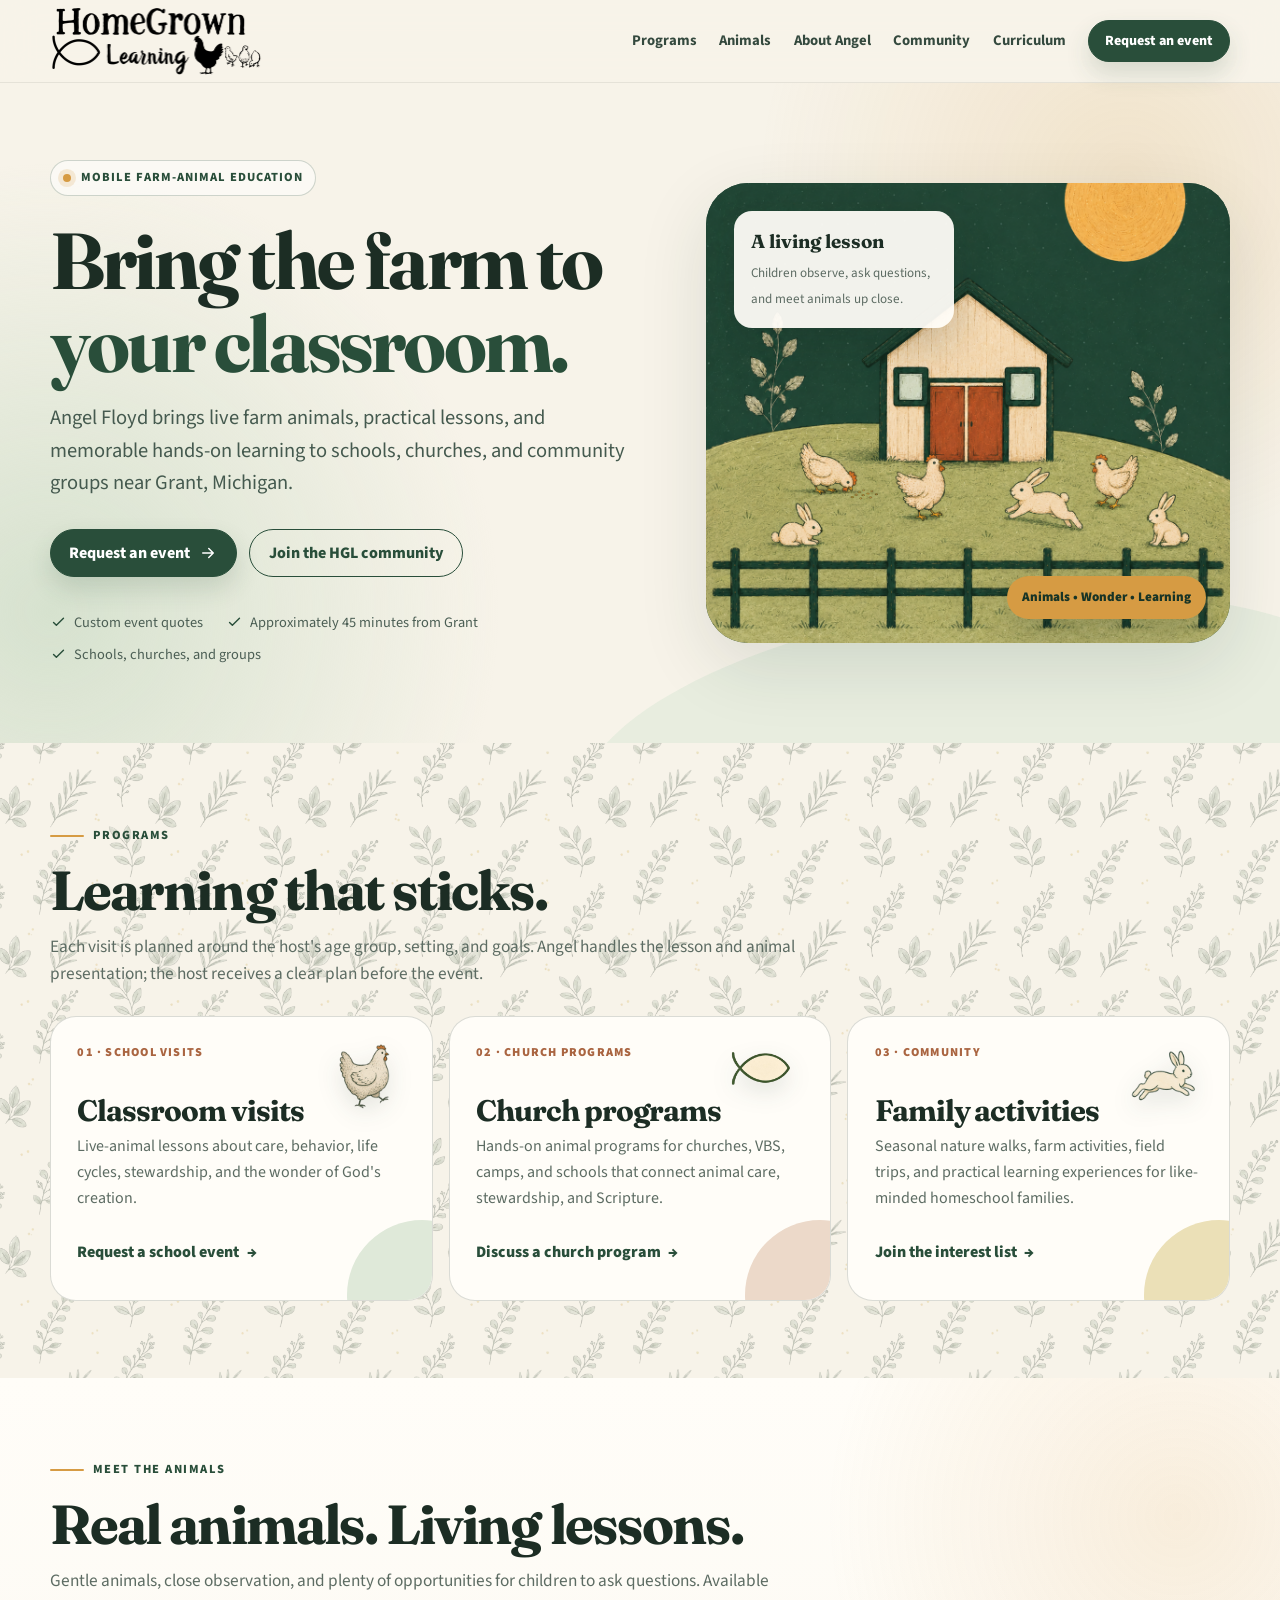
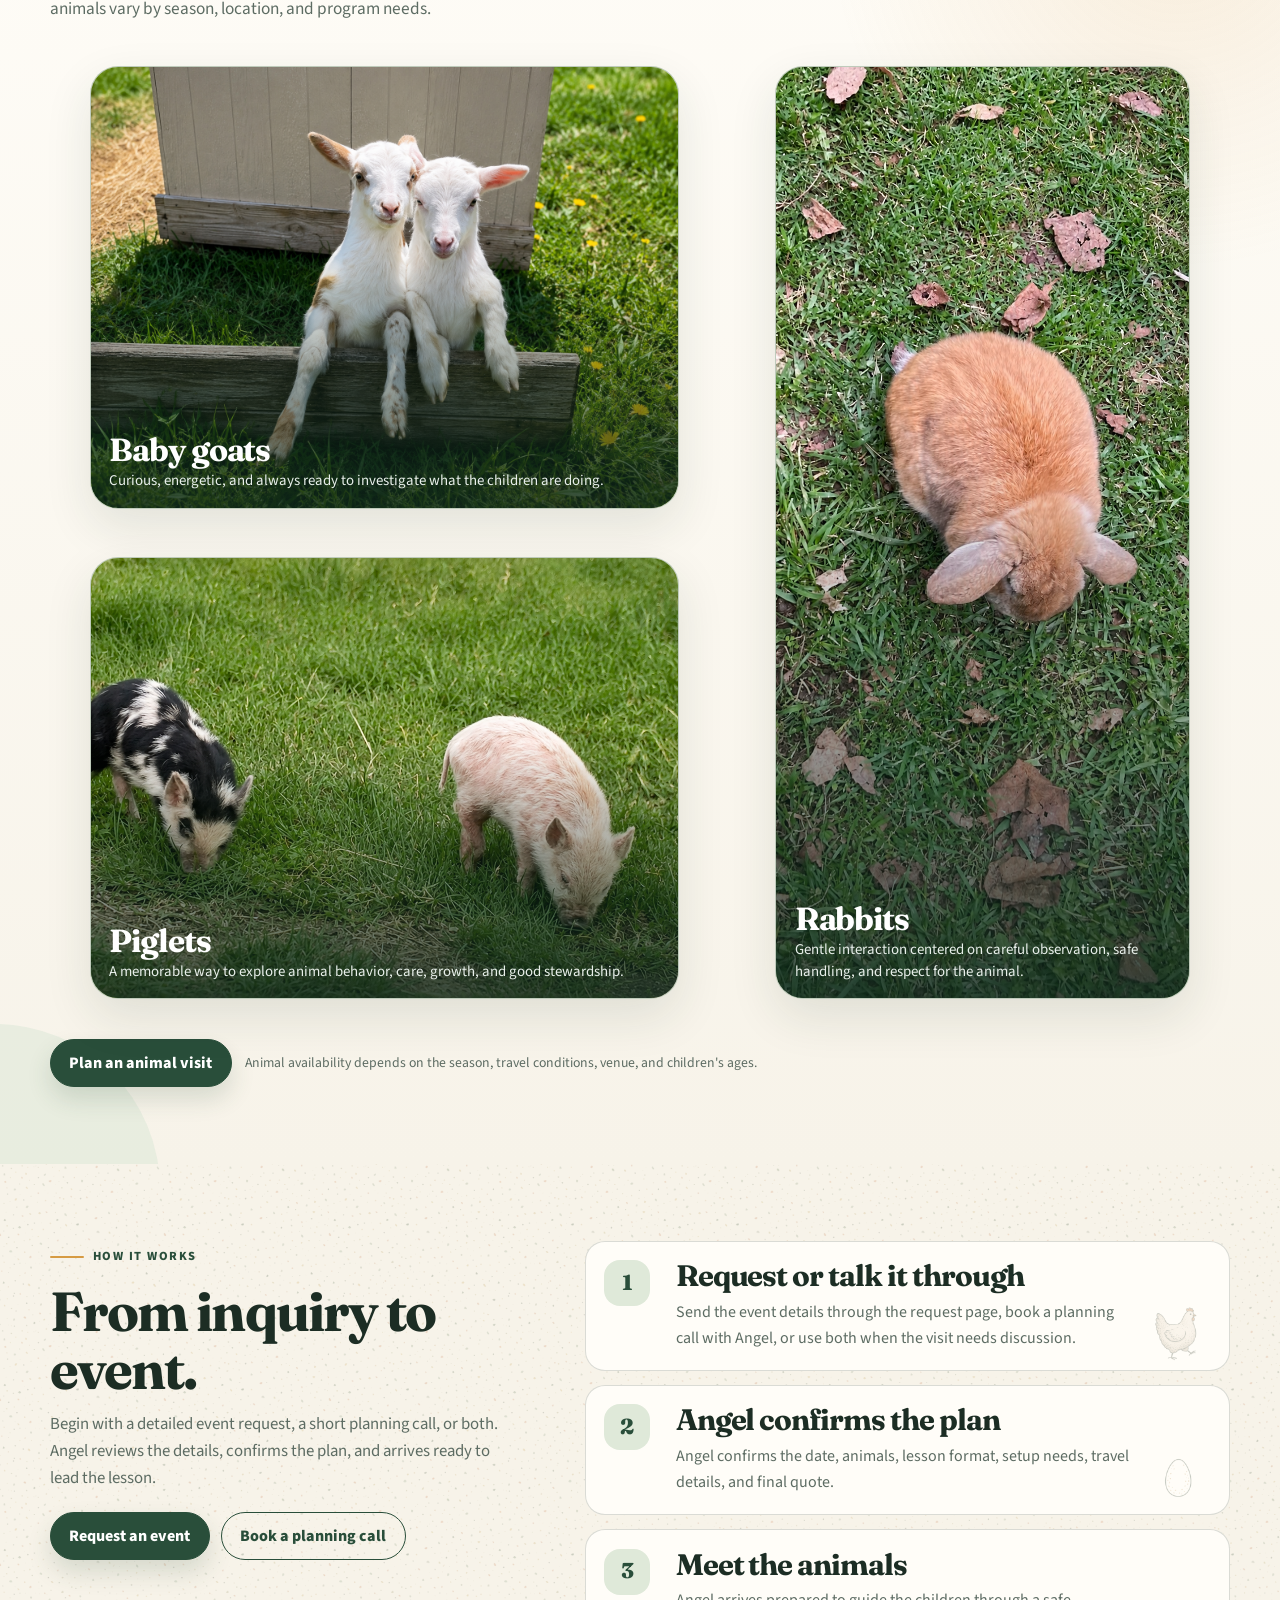
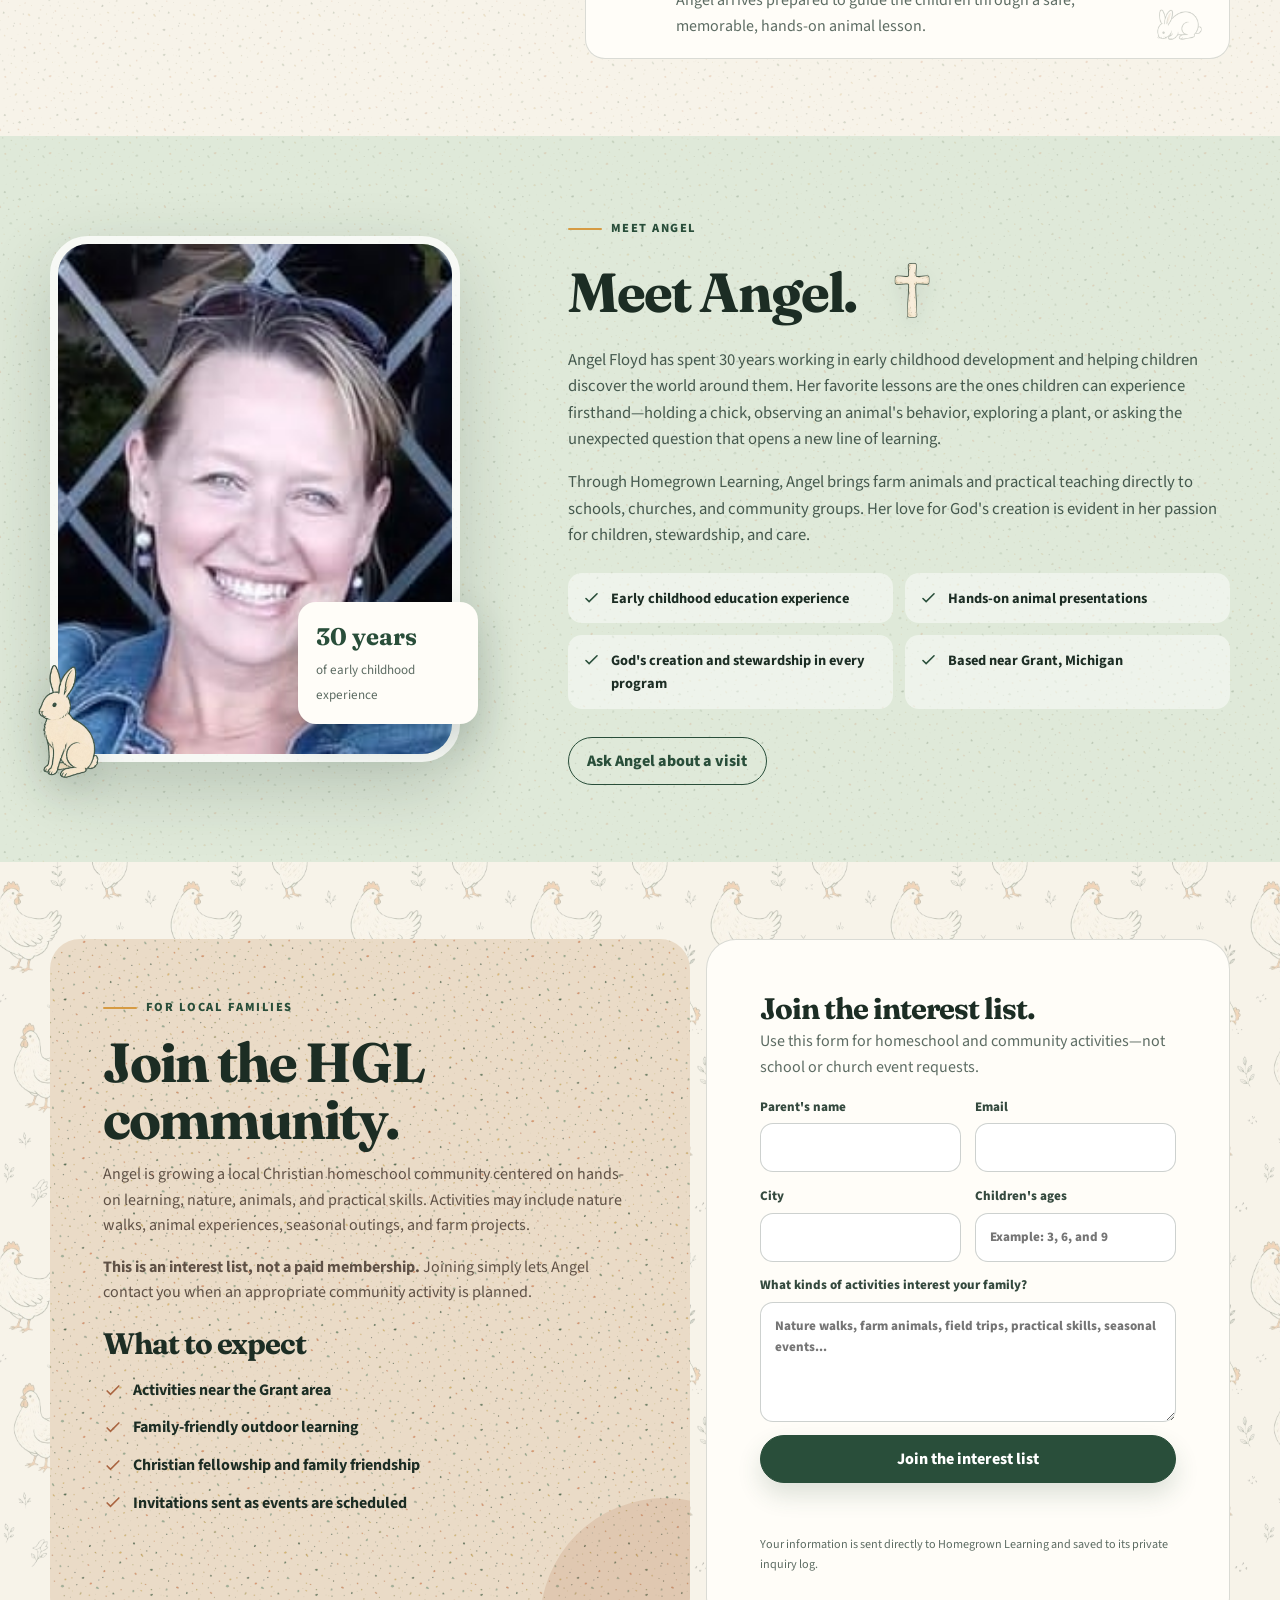
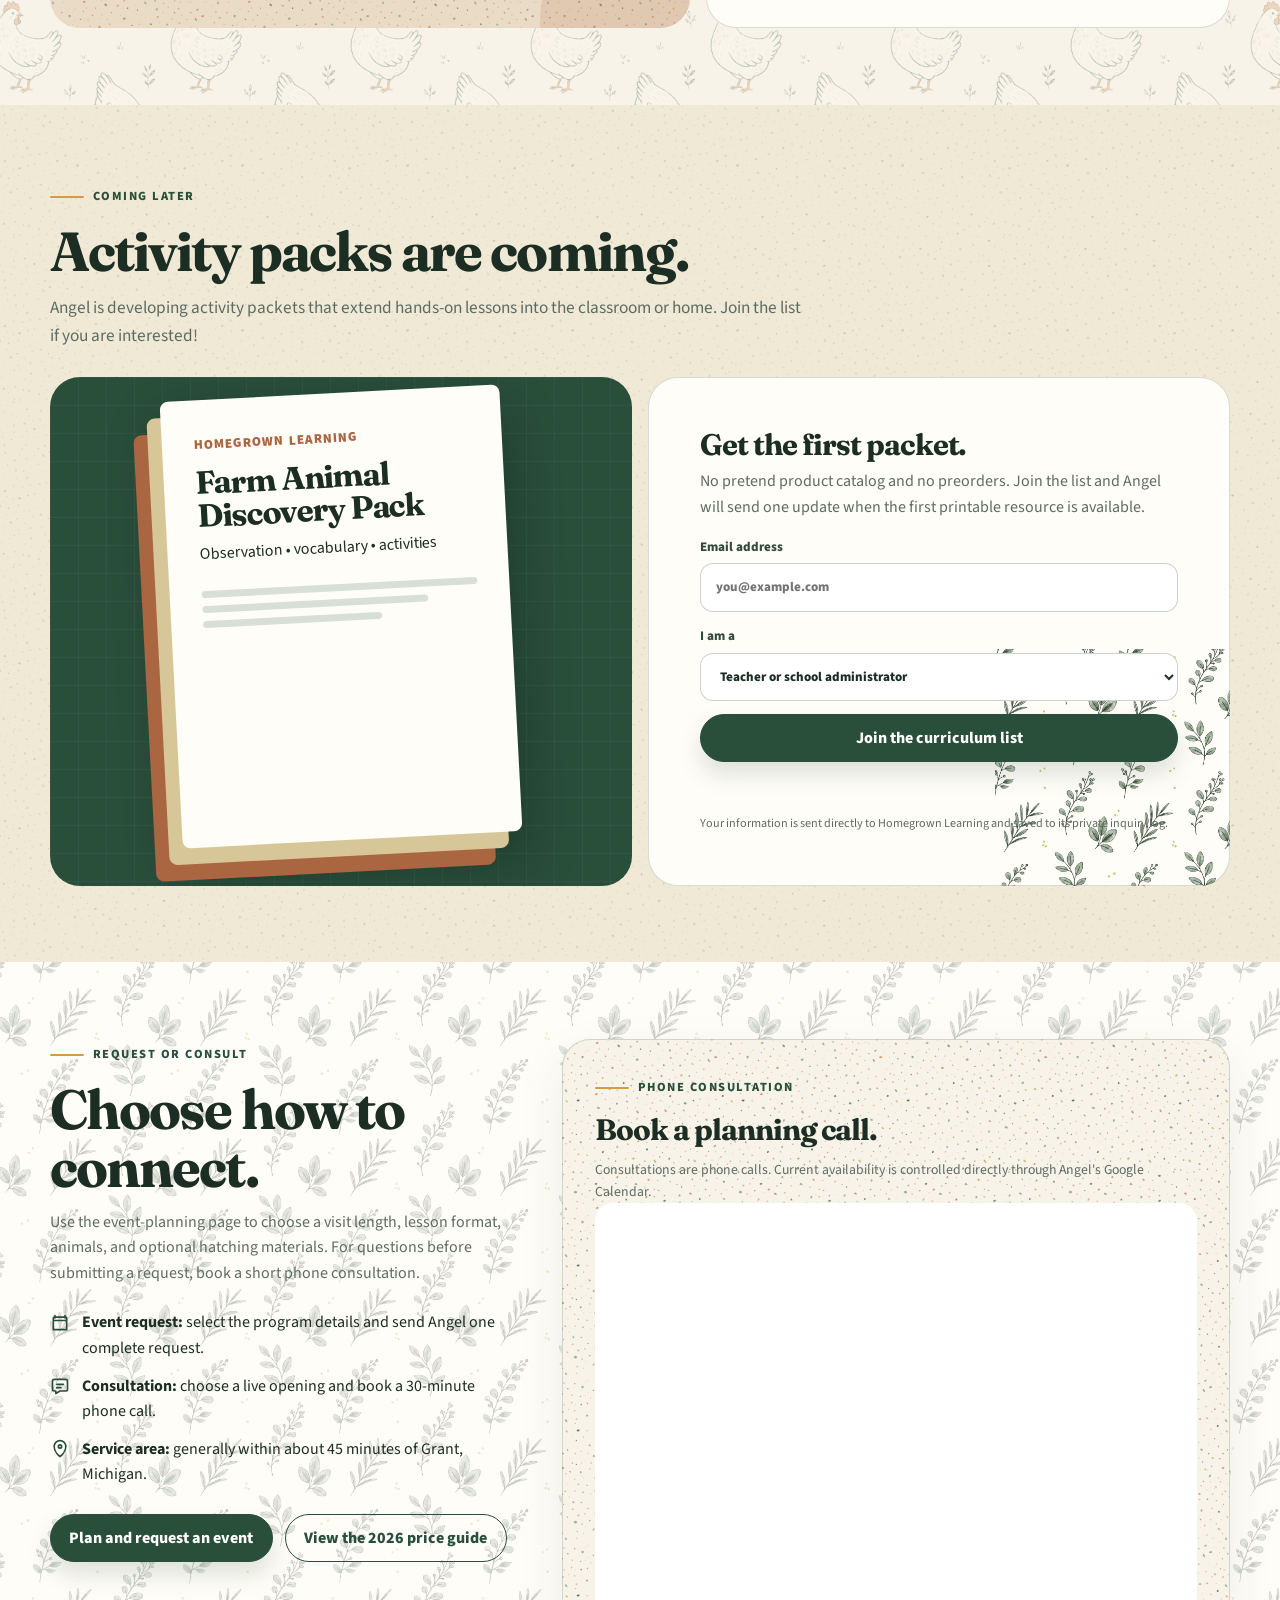
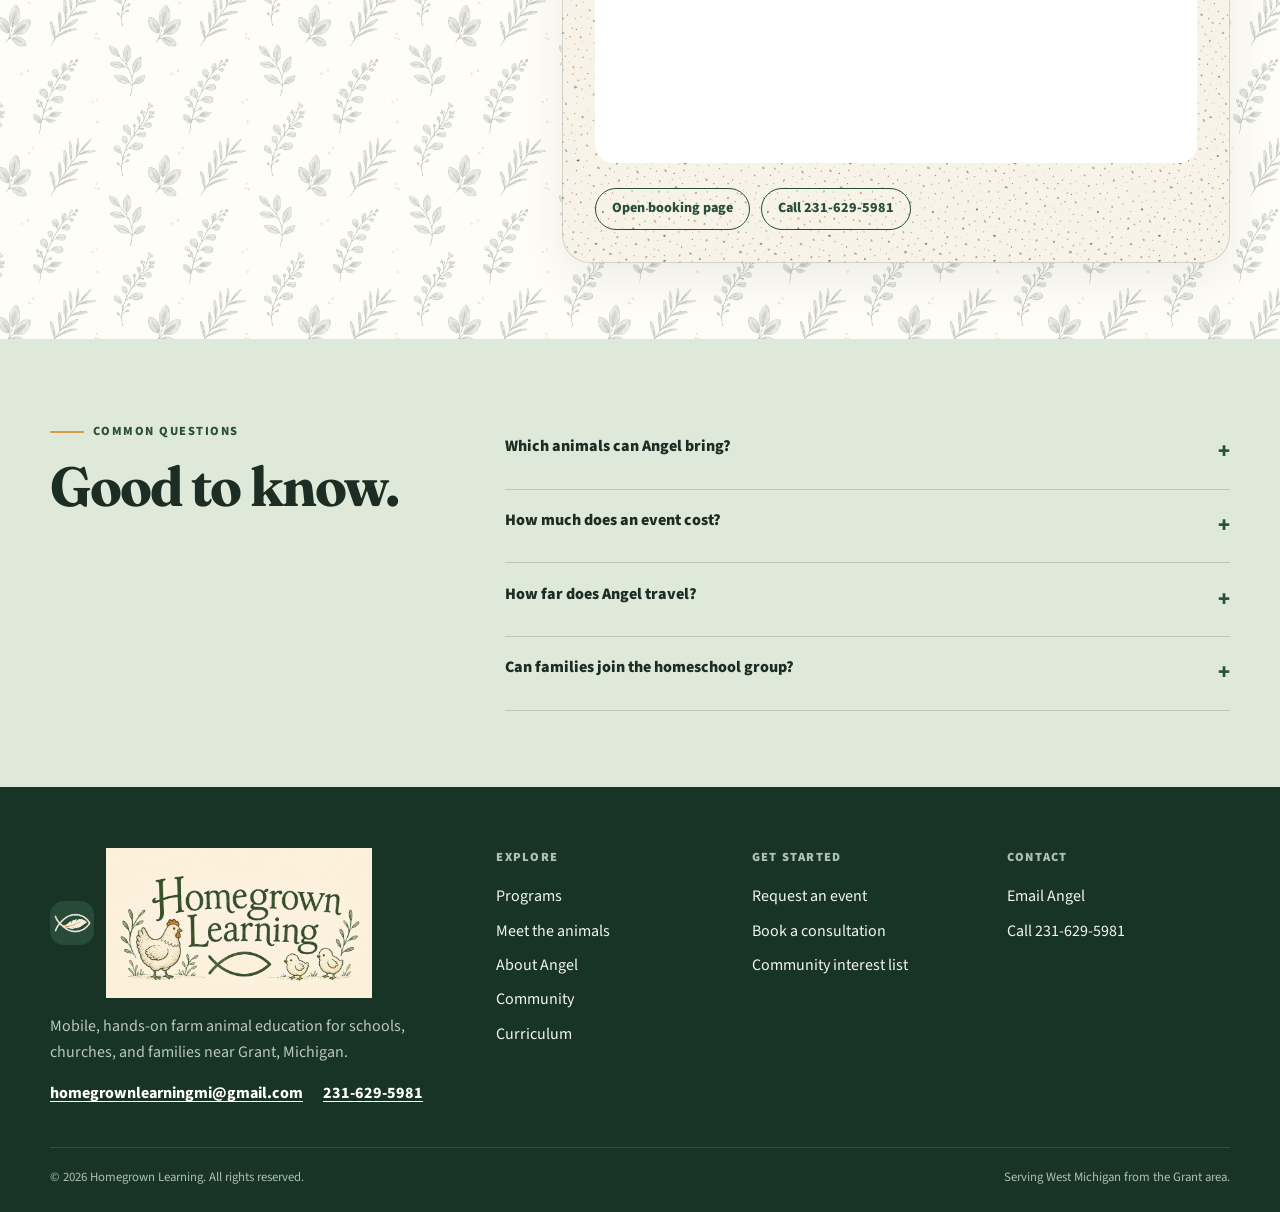
==== commit 9602f9be: "Add files via upload" ====
--- a/index.html
+++ b/index.html
@@ -68,8 +68,8 @@
       line-height: 1.05;
     }
     h1, h2, h3, p { margin-top: 0; }
-    h1 { font-size: clamp(3rem, 7vw, 6.6rem); margin-bottom: 1.4rem; }
-    h2 { font-size: clamp(2.35rem, 5vw, 4.4rem); margin-bottom: 1rem; }
+    h1 { font-size: clamp(3rem, 6.2vw, 5.7rem); margin-bottom: 1.05rem; }
+    h2 { font-size: clamp(2.2rem, 4.3vw, 3.75rem); margin-bottom: .8rem; }
     h3 { font-size: clamp(1.35rem, 2.4vw, 1.85rem); margin-bottom: .55rem; }
     p { margin-bottom: 1rem; }
 
@@ -80,7 +80,7 @@
     }
     .skip-link:focus { transform: translateY(0); }
     .container { width: min(calc(100% - 2rem), var(--max)); margin-inline: auto; }
-    .section { padding: clamp(4.5rem, 9vw, 8rem) 0; }
+    .section { padding: clamp(3.1rem, 6vw, 5.25rem) 0; }
     .section-kicker {
       display: inline-flex; align-items: center; gap: .55rem;
       margin-bottom: 1rem; color: var(--forest); font-size: .78rem;
@@ -89,7 +89,7 @@
     .section-kicker::before {
       content: ""; width: 34px; height: 2px; background: var(--gold); border-radius: 2px;
     }
-    .section-head { max-width: 760px; margin-bottom: 2.5rem; }
+    .section-head { max-width: 760px; margin-bottom: 1.75rem; }
     .section-head p { color: var(--muted); font-size: 1.08rem; }
     .eyebrow {
       display: inline-flex; align-items: center; gap: .65rem;
@@ -105,7 +105,7 @@
       background: rgba(247,243,233,.88); backdrop-filter: blur(18px);
       border-bottom: 1px solid rgba(28,45,36,.08);
     }
-    .nav-wrap { min-height: 78px; display: flex; align-items: center; justify-content: space-between; gap: 1rem; }
+    .nav-wrap { min-height: 82px; display: flex; align-items: center; justify-content: space-between; gap: 1rem; }
     .brand { display: inline-flex; align-items: center; gap: .72rem; text-decoration: none; min-width: max-content; }
     .brand-mark {
       width: 44px;
@@ -151,8 +151,8 @@
     .header-name-image {
       display: block;
       width: auto;
-      height: 120px;
-      max-width: min(280px, 31vw);
+      height: 72px;
+      max-width: min(470px, 44vw);
       object-fit: contain;
       object-position: left center;
     }
@@ -168,6 +168,19 @@
 
     .brand-name { font-size: 1.26rem; font-weight: 800; letter-spacing: -.025em; }
     .brand-name-fallback { display: none; }
+
+    .header-brand {
+      flex: 0 1 470px;
+      min-width: 0;
+    }
+
+    .site-header .brand-copy {
+      width: 100%;
+    }
+
+    .site-header .brand-sub {
+      display: none;
+    }
 
     .brand-sub {
       display: block;
@@ -223,7 +236,7 @@
     .button svg { width: 18px; height: 18px; }
 
     .hero {
-      position: relative; overflow: hidden; padding: clamp(4.5rem, 9vw, 8.5rem) 0 clamp(5rem, 9vw, 8rem);
+      position: relative; overflow: hidden; padding: clamp(3.2rem, 6vw, 5.4rem) 0 clamp(3.4rem, 6vw, 5.5rem);
       background:
         radial-gradient(circle at 88% 15%, rgba(214,155,67,.19), transparent 23rem),
         radial-gradient(circle at 4% 80%, rgba(203,220,198,.75), transparent 28rem),
@@ -244,7 +257,7 @@
 
     .hero-art {
       position: relative;
-      min-height: 560px;
+      min-height: 460px;
       border-radius: 42px;
       background: #264b39;
       box-shadow: var(--shadow);
@@ -295,7 +308,7 @@
 
     .services-grid { display: grid; grid-template-columns: repeat(3, 1fr); gap: 1rem; }
     .service-card {
-      position: relative; padding: 2rem; min-height: 330px; background: var(--paper);
+      position: relative; padding: 1.65rem; min-height: 285px; background: var(--paper);
       border: 1px solid var(--line); border-radius: var(--radius); overflow: hidden;
       transition: transform .2s ease, box-shadow .2s ease;
     }
@@ -303,7 +316,7 @@
     .service-card::after { content: ""; position: absolute; width: 150px; height: 150px; border-radius: 50%; right: -65px; bottom: -70px; background: var(--sage); }
     .service-card:nth-child(2)::after { background: #ecd9c9; }
     .service-card:nth-child(3)::after { background: #ebe0b7; }
-    .service-number { color: var(--rust); font-weight: 900; letter-spacing: .1em; font-size: .76rem; margin-bottom: 2.6rem; }
+    .service-number { color: var(--rust); font-weight: 900; letter-spacing: .1em; font-size: .76rem; margin-bottom: 2rem; }
     .service-card p { color: var(--muted); }
     .service-link { display: inline-flex; align-items: center; gap: .45rem; color: var(--forest); font-weight: 850; text-decoration: none; margin-top: .8rem; }
 
@@ -347,13 +360,13 @@
     .animal-photo-grid {
       display: grid;
       grid-template-columns: 1.15fr .85fr;
-      grid-template-rows: repeat(2, minmax(250px, 1fr));
+      grid-template-rows: repeat(2, minmax(220px, 1fr));
       gap: 1rem;
     }
 
     .animal-photo-card {
       position: relative;
-      min-height: 250px;
+      min-height: 220px;
       overflow: hidden;
       border: 1px solid var(--line);
       border-radius: 28px;
@@ -367,7 +380,7 @@
     .animal-photo-card.rabbit {
       grid-column: 2;
       grid-row: 1 / span 2;
-      min-height: 516px;
+      min-height: 456px;
     }
 
     .animal-photo {
@@ -447,13 +460,13 @@
     .process-intro { position: sticky; top: 112px; }
     .process-intro p { color: var(--muted); font-size: 1.05rem; }
     .steps { display: grid; gap: .9rem; }
-    .step { display: grid; grid-template-columns: 64px 1fr; gap: 1rem; padding: 1.45rem; background: var(--paper); border: 1px solid var(--line); border-radius: 20px; }
-    .step-no { width: 52px; height: 52px; border-radius: 16px; display: grid; place-items: center; background: var(--sage); color: var(--forest); font-family: "Fraunces", Georgia, serif; font-size: 1.35rem; font-weight: 800; }
+    .step { display: grid; grid-template-columns: 58px 1fr; gap: .85rem; padding: 1.15rem; background: var(--paper); border: 1px solid var(--line); border-radius: 20px; }
+    .step-no { width: 46px; height: 46px; border-radius: 16px; display: grid; place-items: center; background: var(--sage); color: var(--forest); font-family: "Fraunces", Georgia, serif; font-size: 1.35rem; font-weight: 800; }
     .step p { margin-bottom: 0; color: var(--muted); }
 
     .about { background: var(--sage); }
     .about-grid { display: grid; grid-template-columns: .8fr 1.2fr; gap: clamp(2rem, 6vw, 5rem); align-items: center; }
-    .portrait-wrap { position: relative; max-width: 470px; }
+    .portrait-wrap { position: relative; max-width: 410px; }
     .portrait { width: 100%; aspect-ratio: .78; object-fit: cover; border-radius: 38px; box-shadow: 0 25px 70px rgba(24,52,38,.2); border: 8px solid rgba(255,255,255,.75); }
     .portrait-badge { position: absolute; right: -18px; bottom: 38px; background: var(--paper); border-radius: 18px; padding: 1rem 1.15rem; box-shadow: 0 16px 40px rgba(24,52,38,.2); max-width: 180px; }
     .portrait-badge strong { display: block; font-family: "Fraunces", Georgia, serif; font-size: 1.5rem; color: var(--forest); }
@@ -502,7 +515,7 @@
 
     .curriculum { background: #f0e9d6; }
     .curriculum-grid { display: grid; grid-template-columns: 1fr 1fr; gap: 1rem; }
-    .product-preview { min-height: 420px; padding: 2rem; border-radius: 30px; position: relative; overflow: hidden; background: var(--forest); color: white; }
+    .product-preview { min-height: 350px; padding: 2rem; border-radius: 30px; position: relative; overflow: hidden; background: var(--forest); color: white; }
     .product-preview::before { content: ""; position: absolute; inset: 0; background-image: linear-gradient(90deg, rgba(255,255,255,.04) 1px, transparent 1px), linear-gradient(rgba(255,255,255,.04) 1px, transparent 1px); background-size: 28px 28px; }
     .packet-stack { position: absolute; left: 50%; bottom: 45px; transform: translateX(-50%) rotate(-3deg); width: min(72%, 340px); aspect-ratio: .76; background: var(--paper); color: var(--ink); border-radius: 8px; padding: 2rem; box-shadow: -14px 16px 0 #d7c697, -28px 32px 0 #aa6541, 0 26px 55px rgba(0,0,0,.28); }
     .packet-stack small { color: var(--rust); font-weight: 900; letter-spacing: .08em; text-transform: uppercase; }
@@ -527,7 +540,23 @@
     .fine-print { color: var(--muted); font-size: .76rem; margin: .2rem 0 0; }
 
     .booking { background: var(--paper); }
-    .booking-grid { display: grid; grid-template-columns: .82fr 1.18fr; gap: clamp(2rem, 5vw, 4rem); align-items: start; }
+    .booking-grid { display: grid; grid-template-columns: .82fr 1.18fr; gap: clamp(1.5rem, 4vw, 3rem); align-items: start; }
+
+    .compact-actions {
+      display: flex;
+      flex-wrap: wrap;
+      gap: .7rem;
+      margin-top: 1.25rem;
+    }
+
+    .community-side h3 {
+      margin-bottom: .35rem;
+    }
+
+    .community-side > p {
+      color: var(--muted);
+      margin-bottom: 1rem;
+    }
     .booking-copy p { color: var(--muted); }
     .booking-options { display: grid; gap: .75rem; margin-top: 1.5rem; }
     .booking-option { display: flex; gap: .75rem; align-items: flex-start; }
@@ -541,7 +570,7 @@
     .calendar-placeholder { border: 1px dashed rgba(41,78,58,.35); border-radius: 18px; padding: 2rem; text-align: center; background: rgba(255,255,255,.5); }
     .calendar-placeholder svg { width: 46px; margin: 0 auto 1rem; color: var(--forest); }
     .calendar-placeholder p { color: var(--muted); }
-    .calendar-frame { width: 100%; min-height: 680px; border: 0; border-radius: 18px; background: white; }
+    .calendar-frame { width: 100%; min-height: 560px; border: 0; border-radius: 18px; background: white; }
     .calendar-actions { display: flex; flex-wrap: wrap; gap: .7rem; align-items: center; margin-top: 1rem; }
     .calendar-note { color: var(--muted); font-size: .86rem; margin: .85rem 0 0; }
     .contact-inline { display: flex; flex-wrap: wrap; gap: .65rem 1.25rem; margin-top: 1rem; }
@@ -827,7 +856,7 @@
       .nav-links a { padding: .55rem .25rem; }
       .menu-button { display: block; }
       .hero-grid, .about-grid, .booking-grid, .faq-grid, .process-wrap { grid-template-columns: 1fr; }
-      .hero-art { min-height: 500px; }
+      .hero-art { min-height: 420px; }
       .services-grid, .audience-grid { grid-template-columns: 1fr; }
       .animal-photo-grid {
         grid-template-columns: 1fr 1fr;
@@ -850,7 +879,7 @@
     @media (max-width: 700px) {
       .container { width: min(calc(100% - 1.25rem), var(--max)); }
       .hero { padding-top: 3.6rem; }
-      .hero-art { min-height: 440px; border-radius: 28px; }
+      .hero-art { min-height: 370px; border-radius: 28px; }
       .hero-scene { object-position: center center; }
       .sun { width: 90px; height: 90px; right: 25px; top: 70px; }
       .art-note { left: 18px; top: 18px; max-width: 190px; }
@@ -863,7 +892,7 @@
       .footer-grid { grid-template-columns: 1fr; }
       .footer-brand { grid-column: auto; }
       .footer-bottom { flex-direction: column; }
-      .calendar-frame { min-height: 720px; }
+      .calendar-frame { min-height: 620px; }
       .brand-sub { display: none; }
       .animal-photo-grid {
         grid-template-columns: 1fr;
@@ -879,7 +908,7 @@
       .animal-photo-card.rabbit { min-height: 420px; }
       .animal-photo-caption { left: 1rem; right: 1rem; bottom: .9rem; }
       .animals-gallery-actions { align-items: flex-start; flex-direction: column; }
-      .header-name-image { height: 60px; max-width: min(225px, 55vw); }
+      .header-name-image { height: 50px; max-width: min(310px, 72vw); }
       .footer-name-image { height: 120px; max-width: 68vw; }
       .brand-card-art { opacity: .82; }
       .card-art-school { width: 76px; height: 76px; right: .7rem; top: .7rem; }
@@ -905,17 +934,7 @@
 
   <header class="site-header">
     <div class="container nav-wrap">
-      <a class="brand" href="#top" aria-label="Homegrown Learning home">
-        <span class="brand-mark" aria-hidden="true">
-          <img
-            class="brand-logo-image"
-            src="assets/logo.png"
-            alt=""
-            decoding="async"
-            onerror="this.style.display='none';this.nextElementSibling.style.display='block';"
-          >
-          <svg class="brand-logo-fallback" viewBox="0 0 64 64" fill="none"><path d="M17 40c11-1 17-10 19-25 9 8 13 18 8 28-5 10-18 11-27 3 7-1 13-5 17-10-6 3-11 5-17 4Z" fill="#f7f3e9"/><path d="M25 47c4-7 10-13 18-18" stroke="#d69b43" stroke-width="4" stroke-linecap="round"/></svg>
-        </span>
+      <a class="brand header-brand" href="#top" aria-label="Homegrown Learning home">
         <span class="brand-copy">
           <img
             class="header-name-image"
@@ -925,7 +944,6 @@
             onerror="this.style.display='none';this.nextElementSibling.style.display='block';"
           >
           <span class="brand-name brand-name-fallback">Homegrown Learning</span>
-          <span class="brand-sub">Hands-on education in West Michigan</span>
         </span>
       </a>
       <button class="menu-button" type="button" aria-label="Open navigation" aria-expanded="false">
@@ -953,7 +971,7 @@
             <a class="button" href="request-event.html">Request an event
               <svg viewBox="0 0 24 24" fill="none" aria-hidden="true"><path d="M5 12h14M13 6l6 6-6 6" stroke="currentColor" stroke-width="2" stroke-linecap="round" stroke-linejoin="round"/></svg>
             </a>
-            <a class="button secondary" href="#community">Join homeschool activities</a>
+            <a class="button secondary" href="#community">Join the HGL community</a>
           </div>
           <div class="hero-proof">
             <span><svg viewBox="0 0 24 24" fill="none"><path d="m5 12 4 4 10-10" stroke="currentColor" stroke-width="2" stroke-linecap="round" stroke-linejoin="round"/></svg> Custom event quotes</span>
@@ -970,13 +988,6 @@
       </div>
     </section>
 
-    <div class="trust-strip">
-      <div class="container trust-card">
-        <div class="trust-item"><span class="trust-icon"><svg viewBox="0 0 24 24" fill="none"><path d="M4 18V8l8-5 8 5v10H4Z" stroke="currentColor" stroke-width="2"/><path d="M9 18v-5h6v5" stroke="currentColor" stroke-width="2"/></svg></span><span><strong>Built for schools</strong><span>Age-appropriate, organized, and easy to host</span></span></div>
-        <div class="trust-item"><span class="trust-icon"><svg viewBox="0 0 24 24" fill="none"><path d="M12 22V8M7 13c-3 0-5-2-5-5 3 0 5 2 5 5Zm10-4c3 0 5-2 5-5-3 0-5 2-5 5ZM8 6c0-3 2-5 4-6 2 1 4 3 4 6 0 3-2 5-4 6-2-1-4-3-4-6Z" stroke="currentColor" stroke-width="2" stroke-linecap="round" stroke-linejoin="round"/></svg></span><span><strong>Full of wonder</strong><span>Children learn to observe God's creation and care for it well</span></span></div>
-        <div class="trust-item"><span class="trust-icon"><svg viewBox="0 0 24 24" fill="none"><path d="M12 21s7-5 7-12a7 7 0 1 0-14 0c0 7 7 12 7 12Z" stroke="currentColor" stroke-width="2"/><circle cx="12" cy="9" r="2" stroke="currentColor" stroke-width="2"/></svg></span><span><strong>Local and mobile</strong><span>Serving communities around Grant, Michigan</span></span></div>
-      </div>
-    </div>
 
     <section class="section pattern-leaves" id="programs">
       <div class="container">
@@ -1067,34 +1078,43 @@
       </div>
     </section>
 
-    <section class="section audience">
-      <div class="container">
-        <div class="section-head">
-          <div class="section-kicker">For every setting</div>
-          <h2>Made for your group.</h2>
-          <p>The format changes with the setting and the children's ages; the heart of the lesson stays the same—curiosity, good care, and gratitude for God's creation.</p>
-        </div>
-        <div class="audience-grid">
-          <article class="audience-card"><img class="audience-card-art" src="assets/illustrations/leaf%20(3).png" alt="" aria-hidden="true" loading="lazy" decoding="async"><h3>Schools</h3><p>Clear, age-appropriate animal learning with plenty of room for questions and wonder.</p><ul><li>Observation and animal science</li><li>Care, needs, and life cycles</li><li>Stewardship and supervised interaction</li></ul></article>
-          <article class="audience-card"><img class="audience-card-art" src="assets/illustrations/leaf%20(2).png" alt="" aria-hidden="true" loading="lazy" decoding="async"><h3>Churches</h3><p>Farm-animal learning for VBS, camps, schools, and special events, grounded in Scripture and the care of God's creation.</p><ul><li>God's creation and stewardship</li><li>Biblical connections</li><li>VBS, camps, and special events</li></ul></article>
-          <article class="audience-card"><img class="audience-card-art" src="assets/illustrations/leaf%20(3).png" alt="" aria-hidden="true" loading="lazy" decoding="async"><h3>Families</h3><p>Local activities that bring together practical experience, nature, and friendship.</p><ul><li>Seasonal events and field trips</li><li>Hands-on learning stations</li><li>Family-focused local community</li></ul></article>
-        </div>
-      </div>
-    </section>
 
     <section class="section pattern-speckles">
       <div class="container process-wrap">
         <div class="process-intro">
           <div class="section-kicker">How it works</div>
           <h2>From inquiry to event.</h2>
-          <p>The request page shows the current visit lengths, animal choices, add-ons, and lesson formats. Angel confirms the final quote after reviewing travel, group size, timing, and program needs.</p>
-          <a class="button" href="request-event.html">Start an event request</a>
+          <p>Begin with a detailed event request, a short planning call, or both. Angel reviews the details, confirms the plan, and arrives ready to lead the lesson.</p>
+          <div class="compact-actions">
+            <a class="button" href="request-event.html">Request an event</a>
+            <a class="button secondary" href="#book">Book a planning call</a>
+          </div>
         </div>
         <div class="steps">
-          <article class="step"><img class="step-art" src="assets/illustrations/chicken%20(2).png" alt="" aria-hidden="true" loading="lazy" decoding="async"><div class="step-no">1</div><div><h3>Share the basics</h3><p>Share your organization, children's ages, estimated group size, location, and preferred date.</p></div></article>
-          <article class="step"><img class="step-art" src="assets/illustrations/egg%20(2).png" alt="" aria-hidden="true" loading="lazy" decoding="async"><div class="step-no">2</div><div><h3>Shape the visit</h3><p>Angel confirms the available animals, lesson focus, space requirements, travel details, and event goals.</p></div></article>
-          <article class="step"><img class="step-art" src="assets/illustrations/rabbit%20(2).png" alt="" aria-hidden="true" loading="lazy" decoding="async"><div class="step-no">3</div><div><h3>Get your quote</h3><p>You receive a straightforward event proposal rather than choosing from generic hourly packages.</p></div></article>
-          <article class="step"><img class="step-art" src="assets/illustrations/chicken%20(3).png" alt="" aria-hidden="true" loading="lazy" decoding="async"><div class="step-no">4</div><div><h3>Meet the animals</h3><p>Angel arrives prepared to lead the presentation and guide the children through a memorable hands-on lesson.</p></div></article>
+          <article class="step">
+            <img class="step-art" src="assets/illustrations/chicken%20(2).png" alt="" aria-hidden="true" loading="lazy" decoding="async">
+            <div class="step-no">1</div>
+            <div>
+              <h3>Request or talk it through</h3>
+              <p>Send the event details through the request page, book a planning call with Angel, or use both when the visit needs discussion.</p>
+            </div>
+          </article>
+          <article class="step">
+            <img class="step-art" src="assets/illustrations/egg%20(2).png" alt="" aria-hidden="true" loading="lazy" decoding="async">
+            <div class="step-no">2</div>
+            <div>
+              <h3>Angel confirms the plan</h3>
+              <p>Angel confirms the date, animals, lesson format, setup needs, travel details, and final quote.</p>
+            </div>
+          </article>
+          <article class="step">
+            <img class="step-art" src="assets/illustrations/rabbit%20(2).png" alt="" aria-hidden="true" loading="lazy" decoding="async">
+            <div class="step-no">3</div>
+            <div>
+              <h3>Meet the animals</h3>
+              <p>Angel arrives prepared to guide the children through a safe, memorable, hands-on animal lesson.</p>
+            </div>
+          </article>
         </div>
       </div>
     </section>
@@ -1129,19 +1149,41 @@
       <div class="container community-grid">
         <div class="community-main">
           <div class="section-kicker">For local families</div>
-          <h2>Join the community.</h2>
+          <h2>Join the HGL community.</h2>
           <p>Angel is growing a local Christian homeschool community centered on hands-on learning, nature, animals, and practical skills. Activities may include nature walks, animal experiences, seasonal outings, and farm projects.</p>
           <p><strong>This is an interest list, not a paid membership.</strong> Joining simply lets Angel contact you when an appropriate community activity is planned.</p>
-          <a class="button" href="#community-form">Join the interest list</a>
-        </div>
-        <aside class="community-side">
-          <h3>What to expect</h3>
+
+          <h3 style="margin-top:1.35rem;">What to expect</h3>
           <div class="community-list">
             <div><svg viewBox="0 0 24 24" fill="none"><path d="m5 12 4 4 10-10" stroke="currentColor" stroke-width="2" stroke-linecap="round"/></svg> Activities near the Grant area</div>
             <div><svg viewBox="0 0 24 24" fill="none"><path d="m5 12 4 4 10-10" stroke="currentColor" stroke-width="2" stroke-linecap="round"/></svg> Family-friendly outdoor learning</div>
             <div><svg viewBox="0 0 24 24" fill="none"><path d="m5 12 4 4 10-10" stroke="currentColor" stroke-width="2" stroke-linecap="round"/></svg> Christian fellowship and family friendship</div>
             <div><svg viewBox="0 0 24 24" fill="none"><path d="m5 12 4 4 10-10" stroke="currentColor" stroke-width="2" stroke-linecap="round"/></svg> Invitations sent as events are scheduled</div>
           </div>
+        </div>
+
+        <aside class="community-side">
+          <h3>Join the interest list.</h3>
+          <p>Use this form for homeschool and community activities—not school or church event requests.</p>
+          <form class="form-stack website-form" name="community-interest" data-form-type="community-interest" novalidate>
+            <input type="hidden" name="form_type" value="community-interest">
+            <input type="hidden" name="submission_id" value="">
+            <input type="hidden" name="form_started" value="">
+            <input type="hidden" name="page_url" value="">
+            <label class="hp-field" aria-hidden="true">Leave this field empty<input type="text" name="website" tabindex="-1" autocomplete="off"></label>
+            <div class="field-row">
+              <label>Parent's name<input type="text" name="name" autocomplete="name" required></label>
+              <label>Email<input type="email" name="email" autocomplete="email" required></label>
+            </div>
+            <div class="field-row">
+              <label>City<input type="text" name="city" required></label>
+              <label>Children's ages<input type="text" name="children-ages" placeholder="Example: 3, 6, and 9"></label>
+            </div>
+            <label>What kinds of activities interest your family?<textarea name="interests" placeholder="Nature walks, farm animals, field trips, practical skills, seasonal events..."></textarea></label>
+            <button class="button" type="submit">Join the interest list</button>
+            <p class="form-status" aria-live="polite"></p>
+            <p class="fine-print">Your information is sent directly to Homegrown Learning and saved to its private inquiry log.</p>
+          </form>
         </aside>
       </div>
     </section>
@@ -1235,33 +1277,6 @@
       </div>
     </section>
 
-    <section class="cta-band">
-      <div class="container cta-box">
-        <div><h2>Bring the farm to your group.</h2><p>Tell Angel what you are planning and receive a custom response.</p></div>
-        <a class="button light" href="request-event.html">Request an event</a>
-      </div>
-    </section>
-
-    <section class="section" id="community-form">
-      <div class="container booking-grid">
-        <div class="booking-copy"><div class="section-kicker">Community interest list</div><h2>Get local activity updates.</h2><p>Use this form for homeschool and community activities—not school or church event requests.</p></div>
-        <div class="booking-panel">
-          <form class="form-stack website-form" name="community-interest" data-form-type="community-interest" novalidate>
-            <input type="hidden" name="form_type" value="community-interest">
-            <input type="hidden" name="submission_id" value="">
-            <input type="hidden" name="form_started" value="">
-            <input type="hidden" name="page_url" value="">
-            <label class="hp-field" aria-hidden="true">Leave this field empty<input type="text" name="website" tabindex="-1" autocomplete="off"></label>
-            <div class="field-row"><label>Parent's name<input type="text" name="name" autocomplete="name" required></label><label>Email<input type="email" name="email" autocomplete="email" required></label></div>
-            <div class="field-row"><label>City<input type="text" name="city" required></label><label>Children's ages<input type="text" name="children-ages" placeholder="Example: 3, 6, and 9"></label></div>
-            <label>What kinds of activities interest your family?<textarea name="interests" placeholder="Nature walks, farm animals, field trips, practical skills, seasonal events..."></textarea></label>
-            <button class="button" type="submit">Join the interest list</button>
-            <p class="form-status" aria-live="polite"></p>
-            <p class="fine-print">Your information is sent directly to Homegrown Learning and saved to its private inquiry log.</p>
-          </form>
-        </div>
-      </div>
-    </section>
   </main>
 
   <footer>
@@ -1294,7 +1309,7 @@
           <p>Mobile, hands-on farm animal education for schools, churches, and families near Grant, Michigan.</p><div class="contact-inline"><a href="mailto:homegrownlearningmi@gmail.com">homegrownlearningmi@gmail.com</a><a href="tel:+12316295981">231-629-5981</a></div>
         </div>
         <div><div class="footer-title">Explore</div><div class="footer-links"><a href="#programs">Programs</a><a href="#animals">Meet the animals</a><a href="#about">About Angel</a><a href="#community">Community</a><a href="#curriculum">Curriculum</a></div></div>
-        <div><div class="footer-title">Get started</div><div class="footer-links"><a href="request-event.html">Request an event</a><a href="#book">Book a consultation</a><a href="#community-form">Community interest list</a></div></div><div><div class="footer-title">Contact</div><div class="footer-links"><a href="mailto:homegrownlearningmi@gmail.com">Email Angel</a><a href="tel:+12316295981">Call 231-629-5981</a></div></div>
+        <div><div class="footer-title">Get started</div><div class="footer-links"><a href="request-event.html">Request an event</a><a href="#book">Book a consultation</a><a href="#community">Community interest list</a></div></div><div><div class="footer-title">Contact</div><div class="footer-links"><a href="mailto:homegrownlearningmi@gmail.com">Email Angel</a><a href="tel:+12316295981">Call 231-629-5981</a></div></div>
       </div>
       <div class="footer-bottom"><span>© <span id="year"></span> Homegrown Learning. All rights reserved.</span><span>Serving West Michigan from the Grant area.</span></div>
     </div>
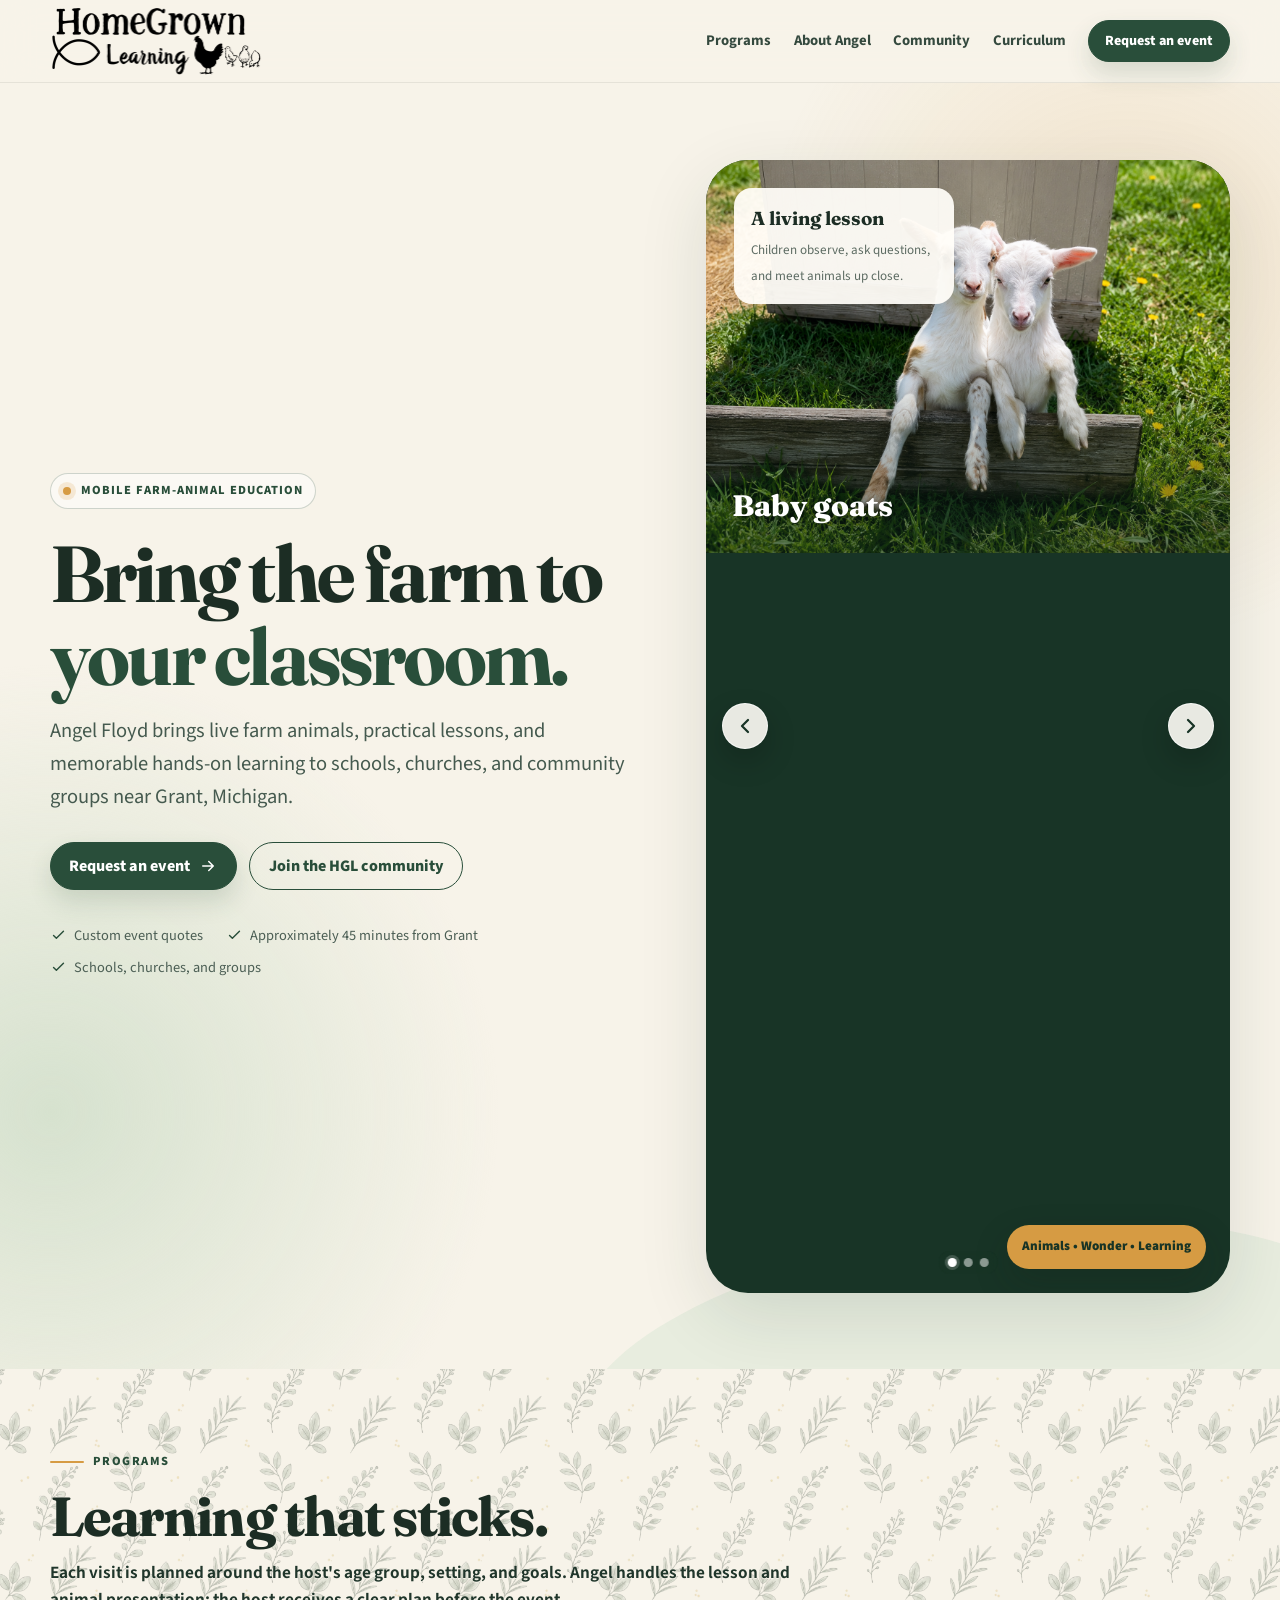
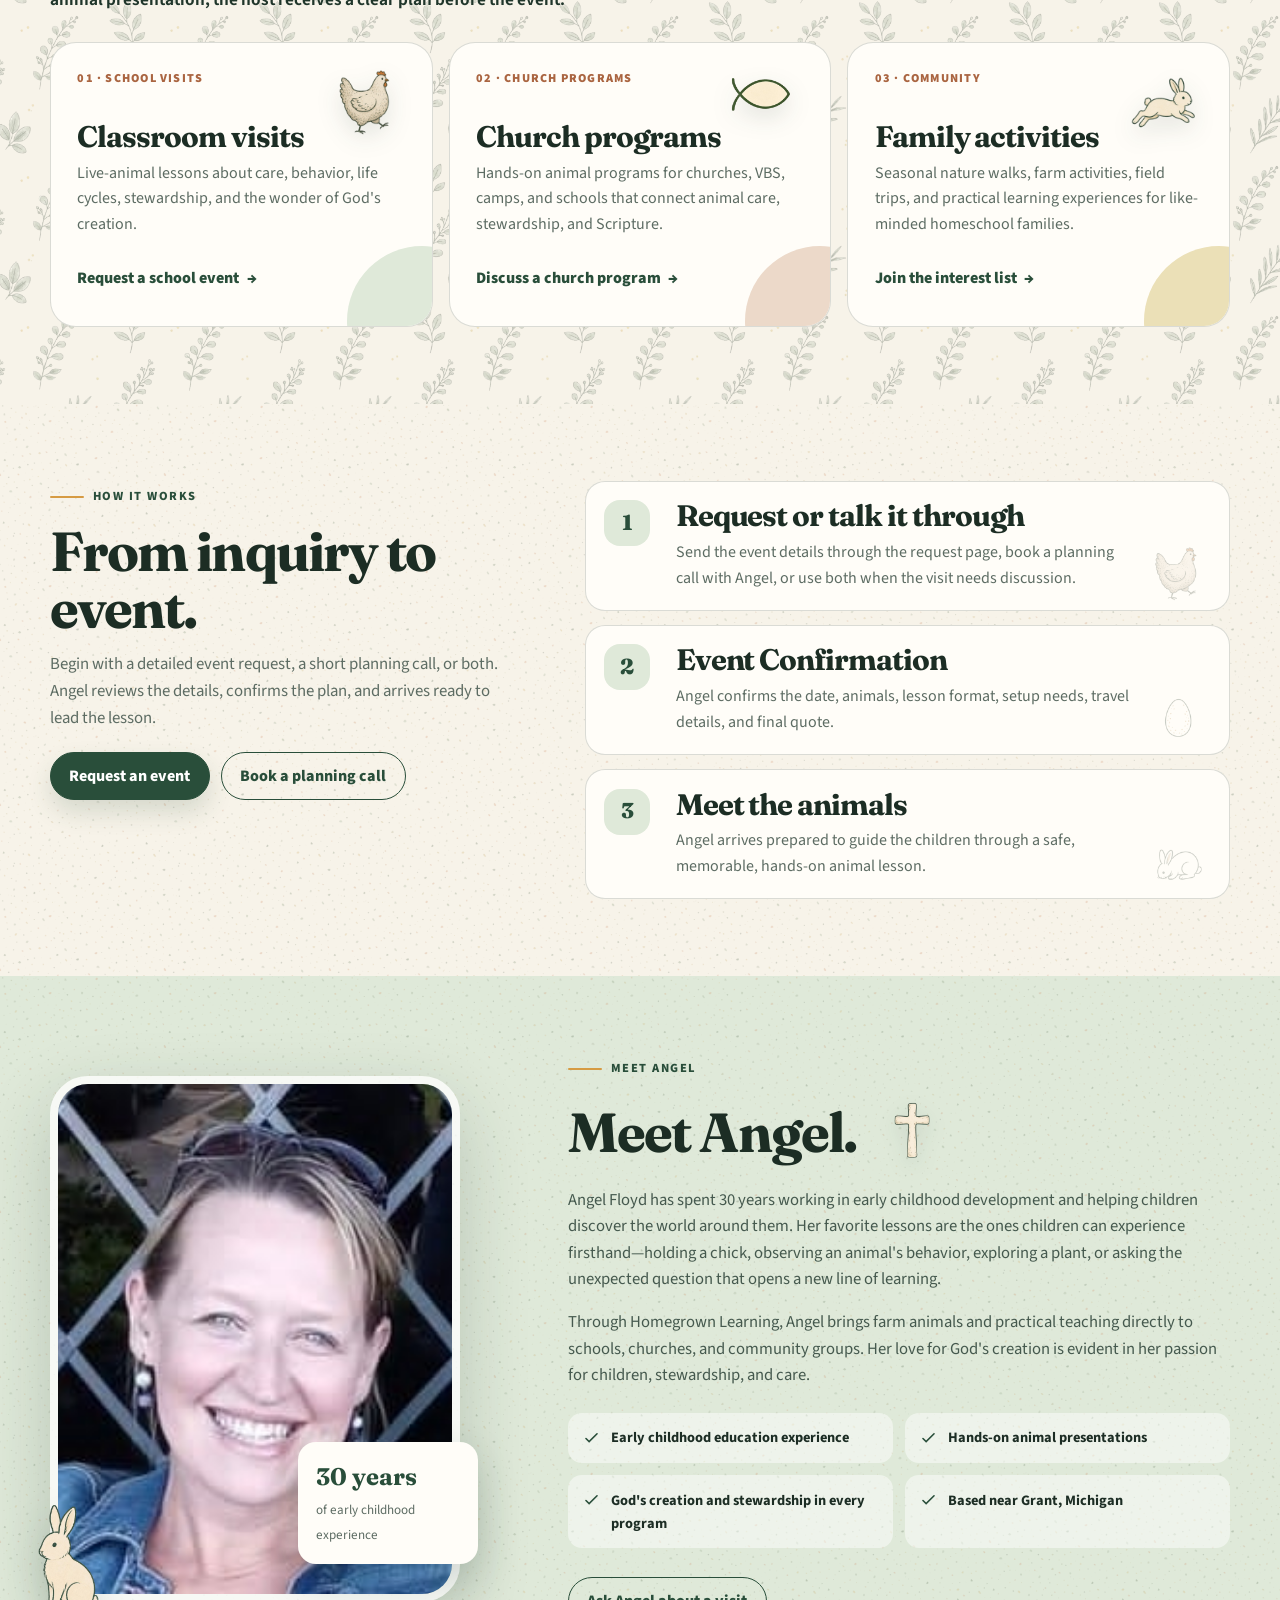
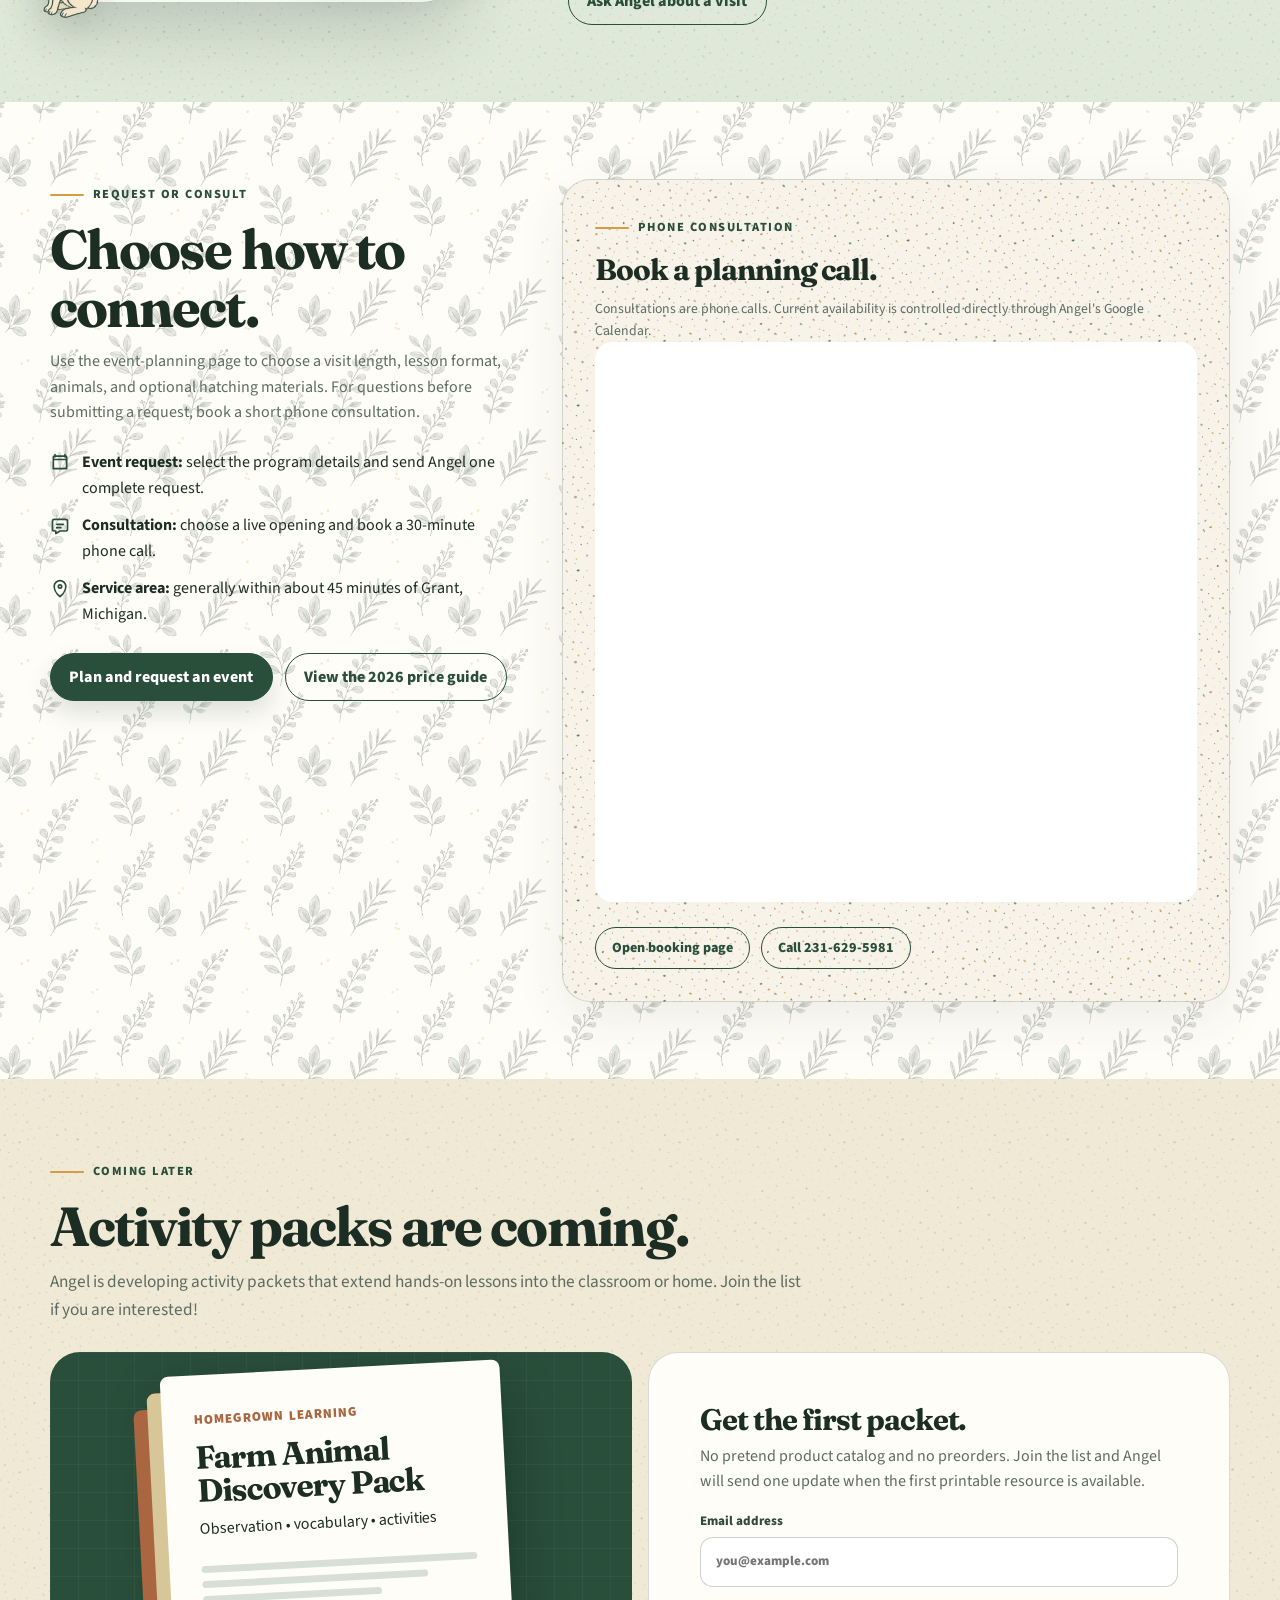
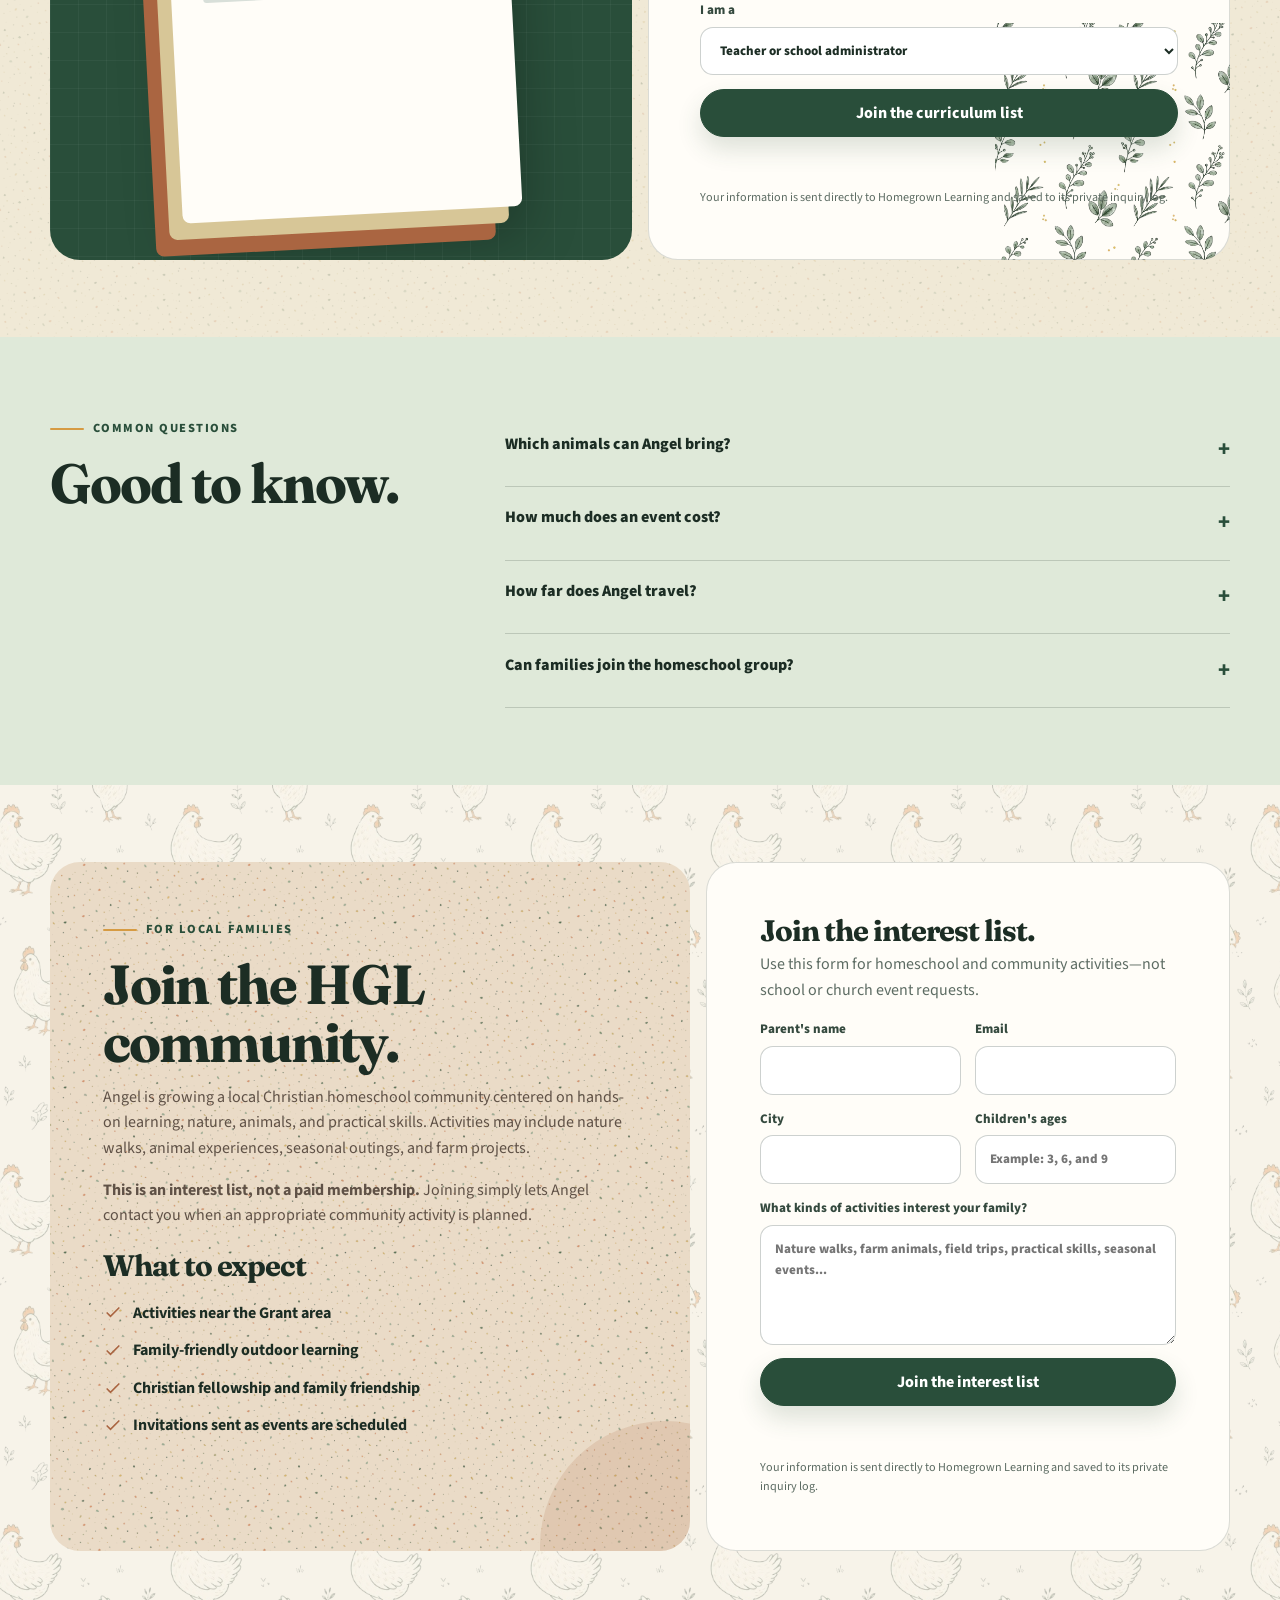
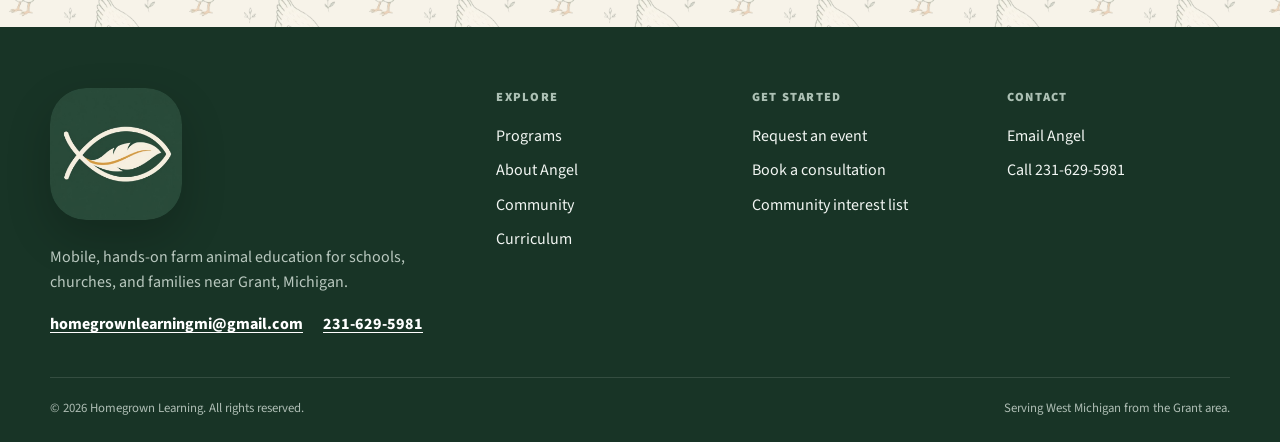
==== commit 9bde198f: "Add files via upload" ====
--- a/index.html
+++ b/index.html
@@ -1,16 +1,17 @@
-<!doctype html>
+<!DOCTYPE html>
+
 <html lang="en">
 <head>
-  <meta charset="utf-8">
-  <meta name="viewport" content="width=device-width, initial-scale=1">
-  <meta name="description" content="Homegrown Learning brings hands-on farm animal education to schools, churches, and community groups near Grant, Michigan.">
-  <meta name="theme-color" content="#294e3a">
-  <title>Homegrown Learning | Farm Animal Education in West Michigan</title>
-  <link rel="preconnect" href="https://fonts.googleapis.com">
-  <link rel="preconnect" href="https://fonts.gstatic.com" crossorigin>
-  <link href="https://fonts.googleapis.com/css2?family=Fraunces:opsz,wght@9..144,600;9..144,700;9..144,800&family=Source+Sans+3:wght@400;500;600;700;800&display=swap" rel="stylesheet">
-  <link rel="icon" type="image/png" href="assets/logo.png">
-  <style>
+<meta charset="utf-8"/>
+<meta content="width=device-width, initial-scale=1" name="viewport"/>
+<meta content="Homegrown Learning brings hands-on farm animal education to schools, churches, and community groups near Grant, Michigan." name="description"/>
+<meta content="#294e3a" name="theme-color"/>
+<title>Homegrown Learning | Farm Animal Education in West Michigan</title>
+<link href="https://fonts.googleapis.com" rel="preconnect"/>
+<link crossorigin="" href="https://fonts.gstatic.com" rel="preconnect"/>
+<link href="https://fonts.googleapis.com/css2?family=Fraunces:opsz,wght@9..144,600;9..144,700;9..144,800&amp;family=Source+Sans+3:wght@400;500;600;700;800&amp;display=swap" rel="stylesheet"/>
+<link href="assets/logo.png" rel="icon" type="image/png"/>
+<style>
     :root {
       --cream: #f7f3e9;
       --paper: #fffdf8;
@@ -927,398 +928,511 @@
       *, *::before, *::after { animation: none !important; transition: none !important; }
       .animal-photo-card:hover .animal-photo { transform: none; }
     }
-  </style>
+  
+
+    /* Programs text contrast over the leaf pattern */
+    #programs .section-head p {
+      color: #20362b;
+      font-weight: 650;
+      text-shadow: 0 1px 0 rgba(247,243,233,.96);
+    }
+
+    /* Hero photo carousel */
+    .hero-art {
+      background: var(--forest-dark);
+    }
+
+    .hero-carousel,
+    .hero-carousel-viewport,
+    .hero-carousel-track,
+    .hero-slide {
+      width: 100%;
+      height: 100%;
+    }
+
+    .hero-carousel {
+      position: relative;
+      overflow: hidden;
+      isolation: isolate;
+    }
+
+    .hero-carousel-viewport {
+      overflow: hidden;
+    }
+
+    .hero-carousel-track {
+      display: flex;
+      transition: transform .7s cubic-bezier(.22,.61,.36,1);
+      will-change: transform;
+    }
+
+    .hero-slide {
+      position: relative;
+      flex: 0 0 100%;
+      min-width: 100%;
+      margin: 0;
+      overflow: hidden;
+      background: var(--forest-dark);
+    }
+
+    .hero-slide::after {
+      content: "";
+      position: absolute;
+      inset: 48% 0 0;
+      background: linear-gradient(to bottom, transparent, rgba(13,34,24,.58));
+      pointer-events: none;
+    }
+
+    .hero-slide img {
+      width: 100%;
+      height: 100%;
+      object-fit: cover;
+      display: block;
+    }
+
+    .hero-slide.baby-goats img { object-position: center 48%; }
+    .hero-slide.piglets img { object-position: center center; }
+    .hero-slide.rabbit img { object-position: center 48%; }
+
+    .hero-slide figcaption {
+      position: absolute;
+      z-index: 2;
+      left: 26px;
+      bottom: 24px;
+      color: white;
+      font-family: "Fraunces", Georgia, serif;
+      font-size: clamp(1.25rem, 2.5vw, 1.85rem);
+      font-weight: 800;
+      text-shadow: 0 2px 12px rgba(0,0,0,.48);
+    }
+
+    .carousel-arrow {
+      position: absolute;
+      z-index: 7;
+      top: 50%;
+      width: 46px;
+      height: 46px;
+      border: 1px solid rgba(255,255,255,.7);
+      border-radius: 50%;
+      display: grid;
+      place-items: center;
+      color: var(--forest-dark);
+      background: rgba(255,253,248,.9);
+      box-shadow: 0 12px 30px rgba(0,0,0,.2);
+      transform: translateY(-50%);
+      transition: transform .2s ease, background .2s ease;
+    }
+
+    .carousel-arrow:hover {
+      transform: translateY(-50%) scale(1.06);
+      background: white;
+    }
+
+    .carousel-arrow svg {
+      width: 24px;
+      height: 24px;
+    }
+
+    .carousel-prev { left: 16px; }
+    .carousel-next { right: 16px; }
+
+    .carousel-dots {
+      position: absolute;
+      z-index: 7;
+      left: 50%;
+      bottom: 19px;
+      display: flex;
+      gap: 7px;
+      padding: .42rem .55rem;
+      border-radius: 999px;
+      background: rgba(24,52,38,.52);
+      backdrop-filter: blur(8px);
+      transform: translateX(-50%);
+    }
+
+    .carousel-dot {
+      width: 9px;
+      height: 9px;
+      padding: 0;
+      border: 0;
+      border-radius: 50%;
+      background: rgba(255,255,255,.5);
+    }
+
+    .carousel-dot.active {
+      background: white;
+      box-shadow: 0 0 0 3px rgba(255,255,255,.18);
+    }
+
+    .hero-carousel .art-tag {
+      right: 24px;
+      bottom: 24px;
+    }
+
+    /* Footer logo */
+    .footer-logo-link {
+      display: inline-flex;
+      min-width: 0;
+    }
+
+    footer .footer-large-logo {
+      width: 132px;
+      height: 132px;
+      border-radius: 36px;
+      background: transparent;
+      box-shadow: 0 18px 45px rgba(0,0,0,.2);
+    }
+
+    @media (max-width: 700px) {
+      .carousel-arrow {
+        width: 40px;
+        height: 40px;
+      }
+
+      .carousel-prev { left: 10px; }
+      .carousel-next { right: 10px; }
+
+      .hero-slide figcaption {
+        left: 18px;
+        bottom: 18px;
+      }
+
+      .carousel-dots {
+        bottom: 15px;
+      }
+
+      footer .footer-large-logo {
+        width: 112px;
+        height: 112px;
+        border-radius: 30px;
+      }
+    }
+
+    @media (prefers-reduced-motion: reduce) {
+      .hero-carousel-track {
+        transition: none;
+      }
+    }
+</style>
 </head>
 <body>
-  <a class="skip-link" href="#main">Skip to main content</a>
-
-  <header class="site-header">
-    <div class="container nav-wrap">
-      <a class="brand header-brand" href="#top" aria-label="Homegrown Learning home">
-        <span class="brand-copy">
-          <img
-            class="header-name-image"
-            src="assets/headername.png"
-            alt="Homegrown Learning"
-            decoding="async"
-            onerror="this.style.display='none';this.nextElementSibling.style.display='block';"
-          >
-          <span class="brand-name brand-name-fallback">Homegrown Learning</span>
-        </span>
-      </a>
-      <button class="menu-button" type="button" aria-label="Open navigation" aria-expanded="false">
-        <span></span><span></span><span></span>
-      </button>
-      <nav class="nav-links" aria-label="Primary navigation">
-        <a href="#programs">Programs</a>
-        <a href="#animals">Animals</a>
-        <a href="#about">About Angel</a>
-        <a href="#community">Community</a>
-        <a href="#curriculum">Curriculum</a>
-        <a class="button small" href="request-event.html">Request an event</a>
-      </nav>
-    </div>
-  </header>
-
-  <main id="main">
+<a class="skip-link" href="#main">Skip to main content</a>
+<header class="site-header">
+<div class="container nav-wrap">
+<a aria-label="Homegrown Learning home" class="brand header-brand" href="#top">
+<span class="brand-copy">
+<img alt="Homegrown Learning" class="header-name-image" decoding="async" onerror="this.style.display='none';this.nextElementSibling.style.display='block';" src="assets/headername.png"/>
+<span class="brand-name brand-name-fallback">Homegrown Learning</span>
+</span>
+</a>
+<button aria-expanded="false" aria-label="Open navigation" class="menu-button" type="button">
+<span></span><span></span><span></span>
+</button>
+<nav aria-label="Primary navigation" class="nav-links">
+<a href="#programs">Programs</a>
+
+<a href="#about">About Angel</a>
+<a href="#community">Community</a>
+<a href="#curriculum">Curriculum</a>
+<a class="button small" href="request-event.html">Request an event</a>
+</nav>
+</div>
+</header>
+<main id="main">
     <section class="hero" id="top">
-      <div class="container hero-grid">
-        <div class="hero-copy">
-          <div class="eyebrow"><span class="dot"></span> Mobile farm-animal education</div>
-          <h1>Bring the farm to <span>your classroom.</span></h1>
-          <p class="hero-lead">Angel Floyd brings live farm animals, practical lessons, and memorable hands-on learning to schools, churches, and community groups near Grant, Michigan.</p>
-          <div class="hero-actions">
-            <a class="button" href="request-event.html">Request an event
-              <svg viewBox="0 0 24 24" fill="none" aria-hidden="true"><path d="M5 12h14M13 6l6 6-6 6" stroke="currentColor" stroke-width="2" stroke-linecap="round" stroke-linejoin="round"/></svg>
-            </a>
-            <a class="button secondary" href="#community">Join the HGL community</a>
-          </div>
-          <div class="hero-proof">
-            <span><svg viewBox="0 0 24 24" fill="none"><path d="m5 12 4 4 10-10" stroke="currentColor" stroke-width="2" stroke-linecap="round" stroke-linejoin="round"/></svg> Custom event quotes</span>
-            <span><svg viewBox="0 0 24 24" fill="none"><path d="m5 12 4 4 10-10" stroke="currentColor" stroke-width="2" stroke-linecap="round" stroke-linejoin="round"/></svg> Approximately 45 minutes from Grant</span>
-            <span><svg viewBox="0 0 24 24" fill="none"><path d="m5 12 4 4 10-10" stroke="currentColor" stroke-width="2" stroke-linecap="round" stroke-linejoin="round"/></svg> Schools, churches, and groups</span>
-          </div>
-        </div>
-
-        <div class="hero-art" aria-label="Illustration of a mobile farm learning visit">
-          <img class="hero-scene" src="assets/illustrations/farm1.png" alt="" aria-hidden="true" decoding="async">
-          <div class="art-note"><strong>A living lesson</strong><span>Children observe, ask questions, and meet animals up close.</span></div>
-          <div class="art-tag">Animals • Wonder • Learning</div>
-        </div>
-      </div>
-    </section>
-
-
+<div class="container hero-grid">
+<div class="hero-copy">
+<div class="eyebrow"><span class="dot"></span> Mobile farm-animal education</div>
+<h1>Bring the farm to <span>your classroom.</span></h1>
+<p class="hero-lead">Angel Floyd brings live farm animals, practical lessons, and memorable hands-on learning to schools, churches, and community groups near Grant, Michigan.</p>
+<div class="hero-actions">
+<a class="button" href="request-event.html">Request an event
+              <svg aria-hidden="true" fill="none" viewbox="0 0 24 24"><path d="M5 12h14M13 6l6 6-6 6" stroke="currentColor" stroke-linecap="round" stroke-linejoin="round" stroke-width="2"></path></svg>
+</a>
+<a class="button secondary" href="#community">Join the HGL community</a>
+</div>
+<div class="hero-proof">
+<span><svg fill="none" viewbox="0 0 24 24"><path d="m5 12 4 4 10-10" stroke="currentColor" stroke-linecap="round" stroke-linejoin="round" stroke-width="2"></path></svg> Custom event quotes</span>
+<span><svg fill="none" viewbox="0 0 24 24"><path d="m5 12 4 4 10-10" stroke="currentColor" stroke-linecap="round" stroke-linejoin="round" stroke-width="2"></path></svg> Approximately 45 minutes from Grant</span>
+<span><svg fill="none" viewbox="0 0 24 24"><path d="m5 12 4 4 10-10" stroke="currentColor" stroke-linecap="round" stroke-linejoin="round" stroke-width="2"></path></svg> Schools, churches, and groups</span>
+</div>
+</div>
+<div aria-label="Illustration of a mobile farm learning visit" class="hero-art"><div aria-label="Homegrown Learning animals" aria-roledescription="carousel" class="hero-carousel" data-hero-carousel="">
+<div class="hero-carousel-viewport">
+<div class="hero-carousel-track">
+<figure aria-hidden="false" class="hero-slide baby-goats">
+<img alt="Two young goats together outdoors" decoding="async" src="assets/photos/baby-goats.png"/>
+<figcaption>Baby goats</figcaption>
+</figure>
+<figure aria-hidden="true" class="hero-slide piglets">
+<img alt="Two piglets exploring grass outdoors" decoding="async" loading="lazy" src="assets/photos/piglets.png"/>
+<figcaption>Piglets</figcaption>
+</figure>
+<figure aria-hidden="true" class="hero-slide rabbit">
+<img alt="A brown rabbit grazing in the grass" decoding="async" loading="lazy" src="assets/photos/rabbit.png"/>
+<figcaption>Rabbits</figcaption>
+</figure>
+</div>
+</div>
+<button aria-label="Show previous animal photo" class="carousel-arrow carousel-prev" type="button">
+<svg aria-hidden="true" fill="none" viewbox="0 0 24 24">
+<path d="m15 18-6-6 6-6" stroke="currentColor" stroke-linecap="round" stroke-linejoin="round" stroke-width="2.25"></path>
+</svg>
+</button>
+<button aria-label="Show next animal photo" class="carousel-arrow carousel-next" type="button">
+<svg aria-hidden="true" fill="none" viewbox="0 0 24 24">
+<path d="m9 6 6 6-6 6" stroke="currentColor" stroke-linecap="round" stroke-linejoin="round" stroke-width="2.25"></path>
+</svg>
+</button>
+<div aria-label="Choose an animal photo" class="carousel-dots" role="group">
+<button aria-current="true" aria-label="Show baby goats" class="carousel-dot active" type="button"></button>
+<button aria-current="false" aria-label="Show piglets" class="carousel-dot" type="button"></button>
+<button aria-current="false" aria-label="Show rabbit" class="carousel-dot" type="button"></button>
+</div>
+<div class="art-note"><strong>A living lesson</strong><span>Children observe, ask questions, and meet animals up close.</span></div>
+<div class="art-tag">Animals • Wonder • Learning</div>
+</div></div>
+</div>
+</section>
     <section class="section pattern-leaves" id="programs">
-      <div class="container">
-        <div class="section-head">
-          <div class="section-kicker">Programs</div>
-          <h2>Learning that sticks.</h2>
-          <p>Each visit is planned around the host's age group, setting, and goals. Angel handles the lesson and animal presentation; the host receives a clear plan before the event.</p>
-        </div>
-        <div class="services-grid">
-          <article class="service-card">
-            <img class="brand-card-art card-art-school" src="assets/illustrations/chicken%20(2).png" alt="" aria-hidden="true" loading="lazy" decoding="async">
-            <div class="service-number">01 · SCHOOL VISITS</div>
-            <h3>Classroom visits</h3>
-            <p>Live-animal lessons about care, behavior, life cycles, stewardship, and the wonder of God's creation.</p>
-            <a class="service-link" href="request-event.html?type=school">Request a school event <span aria-hidden="true">→</span></a>
-          </article>
-          <article class="service-card">
-            <img class="brand-card-art card-art-church" src="assets/christfish.png" alt="" aria-hidden="true" loading="lazy" decoding="async">
-            <div class="service-number">02 · CHURCH PROGRAMS</div>
-            <h3>Church programs</h3>
-            <p>Hands-on animal programs for churches, VBS, camps, and schools that connect animal care, stewardship, and Scripture.</p>
-            <a class="service-link" href="request-event.html?type=church">Discuss a church program <span aria-hidden="true">→</span></a>
-          </article>
-          <article class="service-card">
-            <img class="brand-card-art card-art-family" src="assets/illustrations/rabbit%20(1).png" alt="" aria-hidden="true" loading="lazy" decoding="async">
-            <div class="service-number">03 · COMMUNITY</div>
-            <h3>Family activities</h3>
-            <p>Seasonal nature walks, farm activities, field trips, and practical learning experiences for like-minded homeschool families.</p>
-            <a class="service-link" href="#community">Join the interest list <span aria-hidden="true">→</span></a>
-          </article>
-        </div>
-      </div>
-    </section>
-
-    <section class="section animals-gallery" id="animals">
-      <div class="container">
-        <div class="section-head">
-          <div class="section-kicker">Meet the animals</div>
-          <h2>Real animals. Living lessons.</h2>
-          <p>Gentle animals, close observation, and plenty of opportunities for children to ask questions. Available animals vary by season, location, and program needs.</p>
-        </div>
-
-        <div class="animal-photo-grid">
-          <figure class="animal-photo-card goats">
-            <img
-              class="animal-photo"
-              src="assets/photos/baby-goats.png"
-              alt="Two young goats resting together outdoors"
-              loading="lazy"
-              decoding="async">
-            <figcaption class="animal-photo-caption">
-              <h3>Baby goats</h3>
-              <p>Curious, energetic, and always ready to investigate what the children are doing.</p>
-            </figcaption>
-          </figure>
-
-          <figure class="animal-photo-card piglets">
-            <img
-              class="animal-photo"
-              src="assets/photos/piglets.png"
-              alt="Two piglets exploring grass outdoors"
-              loading="lazy"
-              decoding="async">
-            <figcaption class="animal-photo-caption">
-              <h3>Piglets</h3>
-              <p>A memorable way to explore animal behavior, care, growth, and good stewardship.</p>
-            </figcaption>
-          </figure>
-
-          <figure class="animal-photo-card rabbit">
-            <img
-              class="animal-photo"
-              src="assets/photos/rabbit.png"
-              alt="A brown rabbit resting and grazing in grass"
-              loading="lazy"
-              decoding="async">
-            <figcaption class="animal-photo-caption">
-              <h3>Rabbits</h3>
-              <p>Gentle interaction centered on careful observation, safe handling, and respect for the animal.</p>
-            </figcaption>
-          </figure>
-        </div>
-
-        <div class="animals-gallery-actions">
-          <a class="button" href="request-event.html">Plan an animal visit</a>
-          <p class="animals-gallery-note">Animal availability depends on the season, travel conditions, venue, and children's ages.</p>
-        </div>
-      </div>
-    </section>
-
-
+<div class="container">
+<div class="section-head">
+<div class="section-kicker">Programs</div>
+<h2>Learning that sticks.</h2>
+<p>Each visit is planned around the host's age group, setting, and goals. Angel handles the lesson and animal presentation; the host receives a clear plan before the event.</p>
+</div>
+<div class="services-grid">
+<article class="service-card">
+<img alt="" aria-hidden="true" class="brand-card-art card-art-school" decoding="async" loading="lazy" src="assets/illustrations/chicken%20(2).png"/>
+<div class="service-number">01 · SCHOOL VISITS</div>
+<h3>Classroom visits</h3>
+<p>Live-animal lessons about care, behavior, life cycles, stewardship, and the wonder of God's creation.</p>
+<a class="service-link" href="request-event.html?type=school">Request a school event <span aria-hidden="true">→</span></a>
+</article>
+<article class="service-card">
+<img alt="" aria-hidden="true" class="brand-card-art card-art-church" decoding="async" loading="lazy" src="assets/christfish.png"/>
+<div class="service-number">02 · CHURCH PROGRAMS</div>
+<h3>Church programs</h3>
+<p>Hands-on animal programs for churches, VBS, camps, and schools that connect animal care, stewardship, and Scripture.</p>
+<a class="service-link" href="request-event.html?type=church">Discuss a church program <span aria-hidden="true">→</span></a>
+</article>
+<article class="service-card">
+<img alt="" aria-hidden="true" class="brand-card-art card-art-family" decoding="async" loading="lazy" src="assets/illustrations/rabbit%20(1).png"/>
+<div class="service-number">03 · COMMUNITY</div>
+<h3>Family activities</h3>
+<p>Seasonal nature walks, farm activities, field trips, and practical learning experiences for like-minded homeschool families.</p>
+<a class="service-link" href="#community">Join the interest list <span aria-hidden="true">→</span></a>
+</article>
+</div>
+</div>
+</section>
     <section class="section pattern-speckles">
-      <div class="container process-wrap">
-        <div class="process-intro">
-          <div class="section-kicker">How it works</div>
-          <h2>From inquiry to event.</h2>
-          <p>Begin with a detailed event request, a short planning call, or both. Angel reviews the details, confirms the plan, and arrives ready to lead the lesson.</p>
-          <div class="compact-actions">
-            <a class="button" href="request-event.html">Request an event</a>
-            <a class="button secondary" href="#book">Book a planning call</a>
-          </div>
-        </div>
-        <div class="steps">
-          <article class="step">
-            <img class="step-art" src="assets/illustrations/chicken%20(2).png" alt="" aria-hidden="true" loading="lazy" decoding="async">
-            <div class="step-no">1</div>
-            <div>
-              <h3>Request or talk it through</h3>
-              <p>Send the event details through the request page, book a planning call with Angel, or use both when the visit needs discussion.</p>
-            </div>
-          </article>
-          <article class="step">
-            <img class="step-art" src="assets/illustrations/egg%20(2).png" alt="" aria-hidden="true" loading="lazy" decoding="async">
-            <div class="step-no">2</div>
-            <div>
-              <h3>Angel confirms the plan</h3>
-              <p>Angel confirms the date, animals, lesson format, setup needs, travel details, and final quote.</p>
-            </div>
-          </article>
-          <article class="step">
-            <img class="step-art" src="assets/illustrations/rabbit%20(2).png" alt="" aria-hidden="true" loading="lazy" decoding="async">
-            <div class="step-no">3</div>
-            <div>
-              <h3>Meet the animals</h3>
-              <p>Angel arrives prepared to guide the children through a safe, memorable, hands-on animal lesson.</p>
-            </div>
-          </article>
-        </div>
-      </div>
-    </section>
-
+<div class="container process-wrap">
+<div class="process-intro">
+<div class="section-kicker">How it works</div>
+<h2>From inquiry to event.</h2>
+<p>Begin with a detailed event request, a short planning call, or both. Angel reviews the details, confirms the plan, and arrives ready to lead the lesson.</p>
+<div class="compact-actions">
+<a class="button" href="request-event.html">Request an event</a>
+<a class="button secondary" href="#book">Book a planning call</a>
+</div>
+</div>
+<div class="steps">
+<article class="step">
+<img alt="" aria-hidden="true" class="step-art" decoding="async" loading="lazy" src="assets/illustrations/chicken%20(2).png"/>
+<div class="step-no">1</div>
+<div>
+<h3>Request or talk it through</h3>
+<p>Send the event details through the request page, book a planning call with Angel, or use both when the visit needs discussion.</p>
+</div>
+</article>
+<article class="step">
+<img alt="" aria-hidden="true" class="step-art" decoding="async" loading="lazy" src="assets/illustrations/egg%20(2).png"/>
+<div class="step-no">2</div>
+<div>
+<h3>Event Confirmation</h3>
+<p>Angel confirms the date, animals, lesson format, setup needs, travel details, and final quote.</p>
+</div>
+</article>
+<article class="step">
+<img alt="" aria-hidden="true" class="step-art" decoding="async" loading="lazy" src="assets/illustrations/rabbit%20(2).png"/>
+<div class="step-no">3</div>
+<div>
+<h3>Meet the animals</h3>
+<p>Angel arrives prepared to guide the children through a safe, memorable, hands-on animal lesson.</p>
+</div>
+</article>
+</div>
+</div>
+</section>
     <section class="section about pattern-speckles" id="about">
-      <div class="container about-grid">
-        <div class="portrait-wrap">
-          <img class="portrait" src="assets/illustrations/prof.png" alt="Angel Floyd, founder of Homegrown Learning">
-          <img class="about-rabbit" src="assets/illustrations/rabbit%20(3).png" alt="" aria-hidden="true" loading="lazy" decoding="async">
-          <div class="portrait-badge"><strong>30 years</strong><span>of early childhood experience</span></div>
-        </div>
-        <div class="about-copy">
-          <div class="section-kicker">Meet Angel</div>
-          <div class="about-title-row">
-            <h2>Meet Angel.</h2>
-            <img class="about-cross" src="assets/illustrations/cross.png" alt="" aria-hidden="true" decoding="async">
-          </div>
-          <p>Angel Floyd has spent 30 years working in early childhood development and helping children discover the world around them. Her favorite lessons are the ones children can experience firsthand—holding a chick, observing an animal's behavior, exploring a plant, or asking the unexpected question that opens a new line of learning.</p>
-          <p>Through Homegrown Learning, Angel brings farm animals and practical teaching directly to schools, churches, and community groups. Her love for God's creation is evident in her passion for children, stewardship, and care.</p>
-          <div class="about-facts">
-            <div class="fact"><svg viewBox="0 0 24 24" fill="none"><path d="m5 12 4 4 10-10" stroke="currentColor" stroke-width="2" stroke-linecap="round"/></svg><span>Early childhood education experience</span></div>
-            <div class="fact"><svg viewBox="0 0 24 24" fill="none"><path d="m5 12 4 4 10-10" stroke="currentColor" stroke-width="2" stroke-linecap="round"/></svg><span>Hands-on animal presentations</span></div>
-            <div class="fact"><svg viewBox="0 0 24 24" fill="none"><path d="m5 12 4 4 10-10" stroke="currentColor" stroke-width="2" stroke-linecap="round"/></svg><span>God's creation and stewardship in every program</span></div>
-            <div class="fact"><svg viewBox="0 0 24 24" fill="none"><path d="m5 12 4 4 10-10" stroke="currentColor" stroke-width="2" stroke-linecap="round"/></svg><span>Based near Grant, Michigan</span></div>
-          </div>
-          <a class="button secondary" href="request-event.html">Ask Angel about a visit</a>
-        </div>
-      </div>
-    </section>
-
+<div class="container about-grid">
+<div class="portrait-wrap">
+<img alt="Angel Floyd, founder of Homegrown Learning" class="portrait" src="assets/illustrations/prof.png"/>
+<img alt="" aria-hidden="true" class="about-rabbit" decoding="async" loading="lazy" src="assets/illustrations/rabbit%20(3).png"/>
+<div class="portrait-badge"><strong>30 years</strong><span>of early childhood experience</span></div>
+</div>
+<div class="about-copy">
+<div class="section-kicker">Meet Angel</div>
+<div class="about-title-row">
+<h2>Meet Angel.</h2>
+<img alt="" aria-hidden="true" class="about-cross" decoding="async" src="assets/illustrations/cross.png"/>
+</div>
+<p>Angel Floyd has spent 30 years working in early childhood development and helping children discover the world around them. Her favorite lessons are the ones children can experience firsthand—holding a chick, observing an animal's behavior, exploring a plant, or asking the unexpected question that opens a new line of learning.</p>
+<p>Through Homegrown Learning, Angel brings farm animals and practical teaching directly to schools, churches, and community groups. Her love for God's creation is evident in her passion for children, stewardship, and care.</p>
+<div class="about-facts">
+<div class="fact"><svg fill="none" viewbox="0 0 24 24"><path d="m5 12 4 4 10-10" stroke="currentColor" stroke-linecap="round" stroke-width="2"></path></svg><span>Early childhood education experience</span></div>
+<div class="fact"><svg fill="none" viewbox="0 0 24 24"><path d="m5 12 4 4 10-10" stroke="currentColor" stroke-linecap="round" stroke-width="2"></path></svg><span>Hands-on animal presentations</span></div>
+<div class="fact"><svg fill="none" viewbox="0 0 24 24"><path d="m5 12 4 4 10-10" stroke="currentColor" stroke-linecap="round" stroke-width="2"></path></svg><span>God's creation and stewardship in every program</span></div>
+<div class="fact"><svg fill="none" viewbox="0 0 24 24"><path d="m5 12 4 4 10-10" stroke="currentColor" stroke-linecap="round" stroke-width="2"></path></svg><span>Based near Grant, Michigan</span></div>
+</div>
+<a class="button secondary" href="request-event.html">Ask Angel about a visit</a>
+</div>
+</div>
+</section>
+    <section class="section booking pattern-leaves" id="book">
+<div class="container booking-grid">
+<div class="booking-copy">
+<div class="section-kicker">Request or consult</div>
+<h2>Choose how to connect.</h2>
+<p>Use the event-planning page to choose a visit length, lesson format, animals, and optional hatching materials. For questions before submitting a request, book a short phone consultation.</p>
+<div class="booking-options">
+<div class="booking-option">
+<svg fill="none" viewbox="0 0 24 24"><path d="M6 3v3m12-3v3M4 9h16M5 5h14a1 1 0 0 1 1 1v14H4V6a1 1 0 0 1 1-1Z" stroke="currentColor" stroke-linecap="round" stroke-width="2"></path></svg>
+<span><strong>Event request:</strong> select the program details and send Angel one complete request.</span>
+</div>
+<div class="booking-option">
+<svg fill="none" viewbox="0 0 24 24"><path d="M8 10h8M8 14h5M5 4h14a2 2 0 0 1 2 2v10a2 2 0 0 1-2 2h-7l-5 3v-3H5a2 2 0 0 1-2-2V6a2 2 0 0 1 2-2Z" stroke="currentColor" stroke-linecap="round" stroke-linejoin="round" stroke-width="2"></path></svg>
+<span><strong>Consultation:</strong> choose a live opening and book a 30-minute phone call.</span>
+</div>
+<div class="booking-option">
+<svg fill="none" viewbox="0 0 24 24"><path d="M12 21s7-5 7-12a7 7 0 1 0-14 0c0 7 7 12 7 12Z" stroke="currentColor" stroke-width="2"></path><circle cx="12" cy="9" r="2" stroke="currentColor" stroke-width="2"></circle></svg>
+<span><strong>Service area:</strong> generally within about 45 minutes of Grant, Michigan.</span>
+</div>
+</div>
+<div style="display:flex;flex-wrap:wrap;gap:.75rem;margin-top:1.6rem;">
+<a class="button" href="request-event.html">Plan and request an event</a>
+<a class="button secondary" href="assets/pricing.pdf" rel="noopener" target="_blank">View the 2026 price guide</a>
+</div>
+</div>
+<div class="booking-panel" id="consult-panel">
+<div class="section-kicker">Phone consultation</div>
+<h3>Book a planning call.</h3>
+<p class="calendar-note">Consultations are phone calls. Current availability is controlled directly through Angel's Google Calendar.</p>
+<iframe class="calendar-frame" frameborder="0" loading="lazy" src="https://calendar.google.com/calendar/appointments/schedules/AcZssZ05SYaFbz1QNDDc6rfdlrW472JtCUrw27OjcVtrNK-ygu3vcGKChw5RQuW9rkD778b-29aaD_Oy?gv=true" title="Book a phone consultation with Angel Floyd"></iframe>
+<div class="calendar-actions">
+<a class="button secondary small" href="https://calendar.google.com/calendar/appointments/schedules/AcZssZ05SYaFbz1QNDDc6rfdlrW472JtCUrw27OjcVtrNK-ygu3vcGKChw5RQuW9rkD778b-29aaD_Oy?gv=true" rel="noopener" target="_blank">Open booking page</a>
+<a class="button secondary small" href="tel:+12316295981">Call 231-629-5981</a>
+</div>
+</div>
+</div>
+</section>
+    <section class="section curriculum pattern-speckles" id="curriculum">
+<div class="container">
+<div class="section-head">
+<div class="section-kicker">Coming later</div>
+<h2>Activity packs are coming.</h2>
+<p>Angel is developing activity packets that extend hands-on lessons into the classroom or home. Join the list if you are interested!</p>
+</div>
+<div class="curriculum-grid">
+<div aria-label="Preview illustration of a printable activity packet" class="product-preview">
+<div class="packet-stack"><small>Homegrown Learning</small><h3>Farm Animal Discovery Pack</h3><p>Observation • vocabulary • activities</p><div class="packet-lines"><span></span><span></span><span></span></div></div>
+</div>
+<div class="waitlist-card">
+<h3>Get the first packet.</h3>
+<p>No pretend product catalog and no preorders. Join the list and Angel will send one update when the first printable resource is available.</p>
+<form class="form-stack website-form" data-form-type="curriculum-waitlist" name="curriculum-waitlist" novalidate="">
+<input name="form_type" type="hidden" value="curriculum-waitlist"/>
+<input name="submission_id" type="hidden" value=""/>
+<input name="form_started" type="hidden" value=""/>
+<input name="page_url" type="hidden" value=""/>
+<label aria-hidden="true" class="hp-field">Leave this field empty<input autocomplete="off" name="website" tabindex="-1" type="text"/></label>
+<label>Email address<input autocomplete="email" name="email" placeholder="you@example.com" required="" type="email"/></label>
+<label>I am a<select name="audience"><option>Teacher or school administrator</option><option>Church or ministry leader</option><option>Homeschool parent</option><option>Other</option></select></label>
+<button class="button" type="submit">Join the curriculum list</button>
+<p aria-live="polite" class="form-status"></p>
+<p class="fine-print">Your information is sent directly to Homegrown Learning and saved to its private inquiry log.</p>
+</form>
+</div>
+</div>
+</div>
+</section>
+    <section class="section faq">
+<div class="container faq-grid">
+<div><div class="section-kicker">Common questions</div><h2>Good to know.</h2></div>
+<div>
+<details><summary>Which animals can Angel bring?</summary><p>The animal lineup depends on availability, season, travel conditions, the venue, and the children's ages. Angel will confirm the plan before the event.</p></details>
+<details><summary>How much does an event cost?</summary><p>The event request page shows current starting prices, animal choices, and optional hatching materials. Angel confirms the final quote after reviewing travel, group size, sessions, animal availability, and program needs. <a href="request-event.html">Plan an event</a> or <a href="assets/pricing.pdf" rel="noopener" target="_blank">view the 2026 price guide</a>.</p></details>
+<details><summary>How far does Angel travel?</summary><p>The normal service area is approximately 45 minutes from Grant, Michigan. Requests outside that area can still be discussed, but travel may affect availability and pricing.</p></details>
+<details><summary>Can families join the homeschool group?</summary><p>Families can join the interest list for community activities. Angel can then send invitations as suitable nature, farm, or practical-learning events are planned.</p></details>
+</div>
+</div>
+</section>
     <section class="section pattern-wood" id="community">
-      <div class="container community-grid">
-        <div class="community-main">
-          <div class="section-kicker">For local families</div>
-          <h2>Join the HGL community.</h2>
-          <p>Angel is growing a local Christian homeschool community centered on hands-on learning, nature, animals, and practical skills. Activities may include nature walks, animal experiences, seasonal outings, and farm projects.</p>
-          <p><strong>This is an interest list, not a paid membership.</strong> Joining simply lets Angel contact you when an appropriate community activity is planned.</p>
-
-          <h3 style="margin-top:1.35rem;">What to expect</h3>
-          <div class="community-list">
-            <div><svg viewBox="0 0 24 24" fill="none"><path d="m5 12 4 4 10-10" stroke="currentColor" stroke-width="2" stroke-linecap="round"/></svg> Activities near the Grant area</div>
-            <div><svg viewBox="0 0 24 24" fill="none"><path d="m5 12 4 4 10-10" stroke="currentColor" stroke-width="2" stroke-linecap="round"/></svg> Family-friendly outdoor learning</div>
-            <div><svg viewBox="0 0 24 24" fill="none"><path d="m5 12 4 4 10-10" stroke="currentColor" stroke-width="2" stroke-linecap="round"/></svg> Christian fellowship and family friendship</div>
-            <div><svg viewBox="0 0 24 24" fill="none"><path d="m5 12 4 4 10-10" stroke="currentColor" stroke-width="2" stroke-linecap="round"/></svg> Invitations sent as events are scheduled</div>
-          </div>
-        </div>
-
-        <aside class="community-side">
-          <h3>Join the interest list.</h3>
-          <p>Use this form for homeschool and community activities—not school or church event requests.</p>
-          <form class="form-stack website-form" name="community-interest" data-form-type="community-interest" novalidate>
-            <input type="hidden" name="form_type" value="community-interest">
-            <input type="hidden" name="submission_id" value="">
-            <input type="hidden" name="form_started" value="">
-            <input type="hidden" name="page_url" value="">
-            <label class="hp-field" aria-hidden="true">Leave this field empty<input type="text" name="website" tabindex="-1" autocomplete="off"></label>
-            <div class="field-row">
-              <label>Parent's name<input type="text" name="name" autocomplete="name" required></label>
-              <label>Email<input type="email" name="email" autocomplete="email" required></label>
-            </div>
-            <div class="field-row">
-              <label>City<input type="text" name="city" required></label>
-              <label>Children's ages<input type="text" name="children-ages" placeholder="Example: 3, 6, and 9"></label>
-            </div>
-            <label>What kinds of activities interest your family?<textarea name="interests" placeholder="Nature walks, farm animals, field trips, practical skills, seasonal events..."></textarea></label>
-            <button class="button" type="submit">Join the interest list</button>
-            <p class="form-status" aria-live="polite"></p>
-            <p class="fine-print">Your information is sent directly to Homegrown Learning and saved to its private inquiry log.</p>
-          </form>
-        </aside>
-      </div>
-    </section>
-
-    <section class="section curriculum pattern-speckles" id="curriculum">
-      <div class="container">
-        <div class="section-head">
-          <div class="section-kicker">Coming later</div>
-          <h2>Activity packs are coming.</h2>
-          <p>Angel is developing activity packets that extend hands-on lessons into the classroom or home. Join the list if you are interested!</p>
-        </div>
-        <div class="curriculum-grid">
-          <div class="product-preview" aria-label="Preview illustration of a printable activity packet">
-            <div class="packet-stack"><small>Homegrown Learning</small><h3>Farm Animal Discovery Pack</h3><p>Observation • vocabulary • activities</p><div class="packet-lines"><span></span><span></span><span></span></div></div>
-          </div>
-          <div class="waitlist-card">
-            <h3>Get the first packet.</h3>
-            <p>No pretend product catalog and no preorders. Join the list and Angel will send one update when the first printable resource is available.</p>
-            <form class="form-stack website-form" name="curriculum-waitlist" data-form-type="curriculum-waitlist" novalidate>
-              <input type="hidden" name="form_type" value="curriculum-waitlist">
-              <input type="hidden" name="submission_id" value="">
-              <input type="hidden" name="form_started" value="">
-              <input type="hidden" name="page_url" value="">
-              <label class="hp-field" aria-hidden="true">Leave this field empty<input type="text" name="website" tabindex="-1" autocomplete="off"></label>
-              <label>Email address<input type="email" name="email" autocomplete="email" required placeholder="you@example.com"></label>
-              <label>I am a<select name="audience"><option>Teacher or school administrator</option><option>Church or ministry leader</option><option>Homeschool parent</option><option>Other</option></select></label>
-              <button class="button" type="submit">Join the curriculum list</button>
-              <p class="form-status" aria-live="polite"></p>
-              <p class="fine-print">Your information is sent directly to Homegrown Learning and saved to its private inquiry log.</p>
-            </form>
-          </div>
-        </div>
-      </div>
-    </section>
-
-    <section class="section booking pattern-leaves" id="book">
-      <div class="container booking-grid">
-        <div class="booking-copy">
-          <div class="section-kicker">Request or consult</div>
-          <h2>Choose how to connect.</h2>
-          <p>Use the event-planning page to choose a visit length, lesson format, animals, and optional hatching materials. For questions before submitting a request, book a short phone consultation.</p>
-
-          <div class="booking-options">
-            <div class="booking-option">
-              <svg viewBox="0 0 24 24" fill="none"><path d="M6 3v3m12-3v3M4 9h16M5 5h14a1 1 0 0 1 1 1v14H4V6a1 1 0 0 1 1-1Z" stroke="currentColor" stroke-width="2" stroke-linecap="round"/></svg>
-              <span><strong>Event request:</strong> select the program details and send Angel one complete request.</span>
-            </div>
-            <div class="booking-option">
-              <svg viewBox="0 0 24 24" fill="none"><path d="M8 10h8M8 14h5M5 4h14a2 2 0 0 1 2 2v10a2 2 0 0 1-2 2h-7l-5 3v-3H5a2 2 0 0 1-2-2V6a2 2 0 0 1 2-2Z" stroke="currentColor" stroke-width="2" stroke-linecap="round" stroke-linejoin="round"/></svg>
-              <span><strong>Consultation:</strong> choose a live opening and book a 30-minute phone call.</span>
-            </div>
-            <div class="booking-option">
-              <svg viewBox="0 0 24 24" fill="none"><path d="M12 21s7-5 7-12a7 7 0 1 0-14 0c0 7 7 12 7 12Z" stroke="currentColor" stroke-width="2"/><circle cx="12" cy="9" r="2" stroke="currentColor" stroke-width="2"/></svg>
-              <span><strong>Service area:</strong> generally within about 45 minutes of Grant, Michigan.</span>
-            </div>
-          </div>
-
-          <div style="display:flex;flex-wrap:wrap;gap:.75rem;margin-top:1.6rem;">
-            <a class="button" href="request-event.html">Plan and request an event</a>
-            <a class="button secondary" href="assets/pricing.pdf" target="_blank" rel="noopener">View the 2026 price guide</a>
-          </div>
-        </div>
-
-        <div class="booking-panel" id="consult-panel">
-          <div class="section-kicker">Phone consultation</div>
-          <h3>Book a planning call.</h3>
-          <p class="calendar-note">Consultations are phone calls. Current availability is controlled directly through Angel's Google Calendar.</p>
-          <iframe
-            class="calendar-frame"
-            title="Book a phone consultation with Angel Floyd"
-            src="https://calendar.google.com/calendar/appointments/schedules/AcZssZ05SYaFbz1QNDDc6rfdlrW472JtCUrw27OjcVtrNK-ygu3vcGKChw5RQuW9rkD778b-29aaD_Oy?gv=true"
-            loading="lazy"
-            frameborder="0"></iframe>
-          <div class="calendar-actions">
-            <a class="button secondary small" href="https://calendar.google.com/calendar/appointments/schedules/AcZssZ05SYaFbz1QNDDc6rfdlrW472JtCUrw27OjcVtrNK-ygu3vcGKChw5RQuW9rkD778b-29aaD_Oy?gv=true" target="_blank" rel="noopener">Open booking page</a>
-            <a class="button secondary small" href="tel:+12316295981">Call 231-629-5981</a>
-          </div>
-        </div>
-      </div>
-    </section>
-
-    <section class="section faq">
-      <div class="container faq-grid">
-        <div><div class="section-kicker">Common questions</div><h2>Good to know.</h2></div>
-        <div>
-          <details><summary>Which animals can Angel bring?</summary><p>The animal lineup depends on availability, season, travel conditions, the venue, and the children's ages. Angel will confirm the plan before the event.</p></details>
-          <details><summary>How much does an event cost?</summary><p>The event request page shows current starting prices, animal choices, and optional hatching materials. Angel confirms the final quote after reviewing travel, group size, sessions, animal availability, and program needs. <a href="request-event.html">Plan an event</a> or <a href="assets/pricing.pdf" target="_blank" rel="noopener">view the 2026 price guide</a>.</p></details>
-          <details><summary>How far does Angel travel?</summary><p>The normal service area is approximately 45 minutes from Grant, Michigan. Requests outside that area can still be discussed, but travel may affect availability and pricing.</p></details>
-          <details><summary>Can families join the homeschool group?</summary><p>Families can join the interest list for community activities. Angel can then send invitations as suitable nature, farm, or practical-learning events are planned.</p></details>
-        </div>
-      </div>
-    </section>
-
+<div class="container community-grid">
+<div class="community-main">
+<div class="section-kicker">For local families</div>
+<h2>Join the HGL community.</h2>
+<p>Angel is growing a local Christian homeschool community centered on hands-on learning, nature, animals, and practical skills. Activities may include nature walks, animal experiences, seasonal outings, and farm projects.</p>
+<p><strong>This is an interest list, not a paid membership.</strong> Joining simply lets Angel contact you when an appropriate community activity is planned.</p>
+<h3 style="margin-top:1.35rem;">What to expect</h3>
+<div class="community-list">
+<div><svg fill="none" viewbox="0 0 24 24"><path d="m5 12 4 4 10-10" stroke="currentColor" stroke-linecap="round" stroke-width="2"></path></svg> Activities near the Grant area</div>
+<div><svg fill="none" viewbox="0 0 24 24"><path d="m5 12 4 4 10-10" stroke="currentColor" stroke-linecap="round" stroke-width="2"></path></svg> Family-friendly outdoor learning</div>
+<div><svg fill="none" viewbox="0 0 24 24"><path d="m5 12 4 4 10-10" stroke="currentColor" stroke-linecap="round" stroke-width="2"></path></svg> Christian fellowship and family friendship</div>
+<div><svg fill="none" viewbox="0 0 24 24"><path d="m5 12 4 4 10-10" stroke="currentColor" stroke-linecap="round" stroke-width="2"></path></svg> Invitations sent as events are scheduled</div>
+</div>
+</div>
+<aside class="community-side">
+<h3>Join the interest list.</h3>
+<p>Use this form for homeschool and community activities—not school or church event requests.</p>
+<form class="form-stack website-form" data-form-type="community-interest" name="community-interest" novalidate="">
+<input name="form_type" type="hidden" value="community-interest"/>
+<input name="submission_id" type="hidden" value=""/>
+<input name="form_started" type="hidden" value=""/>
+<input name="page_url" type="hidden" value=""/>
+<label aria-hidden="true" class="hp-field">Leave this field empty<input autocomplete="off" name="website" tabindex="-1" type="text"/></label>
+<div class="field-row">
+<label>Parent's name<input autocomplete="name" name="name" required="" type="text"/></label>
+<label>Email<input autocomplete="email" name="email" required="" type="email"/></label>
+</div>
+<div class="field-row">
+<label>City<input name="city" required="" type="text"/></label>
+<label>Children's ages<input name="children-ages" placeholder="Example: 3, 6, and 9" type="text"/></label>
+</div>
+<label>What kinds of activities interest your family?<textarea name="interests" placeholder="Nature walks, farm animals, field trips, practical skills, seasonal events..."></textarea></label>
+<button class="button" type="submit">Join the interest list</button>
+<p aria-live="polite" class="form-status"></p>
+<p class="fine-print">Your information is sent directly to Homegrown Learning and saved to its private inquiry log.</p>
+</form>
+</aside>
+</div>
+</section>
   </main>
-
-  <footer>
-    <div class="container">
-      <div class="footer-grid">
-        <div class="footer-brand">
-          <a class="brand" href="#top" aria-label="Homegrown Learning home">
-            <span class="brand-mark" aria-hidden="true">
-          <img
-            class="brand-logo-image"
-            src="assets/logo.png"
-            alt=""
-            decoding="async"
-            onerror="this.style.display='none';this.nextElementSibling.style.display='block';"
-          >
-          <svg class="brand-logo-fallback" viewBox="0 0 64 64" fill="none"><path d="M17 40c11-1 17-10 19-25 9 8 13 18 8 28-5 10-18 11-27 3 7-1 13-5 17-10-6 3-11 5-17 4Z" fill="#f7f3e9"/><path d="M25 47c4-7 10-13 18-18" stroke="#d69b43" stroke-width="4" stroke-linecap="round"/></svg>
-        </span>
-            <span class="brand-copy">
-              <img
-                class="footer-name-image"
-                src="assets/footername.png"
-                alt="Homegrown Learning"
-                loading="lazy"
-                decoding="async"
-                onerror="this.style.display='none';this.nextElementSibling.style.display='block';"
-              >
-              <span class="brand-name brand-name-fallback">Homegrown Learning</span>
-            </span>
-          </a>
-          <p>Mobile, hands-on farm animal education for schools, churches, and families near Grant, Michigan.</p><div class="contact-inline"><a href="mailto:homegrownlearningmi@gmail.com">homegrownlearningmi@gmail.com</a><a href="tel:+12316295981">231-629-5981</a></div>
-        </div>
-        <div><div class="footer-title">Explore</div><div class="footer-links"><a href="#programs">Programs</a><a href="#animals">Meet the animals</a><a href="#about">About Angel</a><a href="#community">Community</a><a href="#curriculum">Curriculum</a></div></div>
-        <div><div class="footer-title">Get started</div><div class="footer-links"><a href="request-event.html">Request an event</a><a href="#book">Book a consultation</a><a href="#community">Community interest list</a></div></div><div><div class="footer-title">Contact</div><div class="footer-links"><a href="mailto:homegrownlearningmi@gmail.com">Email Angel</a><a href="tel:+12316295981">Call 231-629-5981</a></div></div>
-      </div>
-      <div class="footer-bottom"><span>© <span id="year"></span> Homegrown Learning. All rights reserved.</span><span>Serving West Michigan from the Grant area.</span></div>
-    </div>
-  </footer>
-
-  <div class="toast" role="status" aria-live="polite"><strong>Request sent.</strong><span>Homegrown Learning has received your information.</span></div>
-  <iframe class="form-submit-frame" name="form-submit-frame" id="form-submit-frame" title="Form submission response"></iframe>
-
-  <script>
+<footer>
+<div class="container">
+<div class="footer-grid">
+<div class="footer-brand">
+<a aria-label="Homegrown Learning home" class="brand footer-logo-link" href="#top">
+<span aria-hidden="true" class="brand-mark footer-large-logo">
+<img alt="" class="brand-logo-image" decoding="async" loading="lazy" onerror="this.style.display='none';this.nextElementSibling.style.display='block';" src="assets/logo.png"/>
+<svg class="brand-logo-fallback" fill="none" viewbox="0 0 64 64">
+<path d="M17 40c11-1 17-10 19-25 9 8 13 18 8 28-5 10-18 11-27 3 7-1 13-5 17-10-6 3-11 5-17 4Z" fill="#f7f3e9"></path>
+<path d="M25 47c4-7 10-13 18-18" stroke="#d69b43" stroke-linecap="round" stroke-width="4"></path>
+</svg>
+</span>
+</a>
+<p>Mobile, hands-on farm animal education for schools, churches, and families near Grant, Michigan.</p><div class="contact-inline"><a href="mailto:homegrownlearningmi@gmail.com">homegrownlearningmi@gmail.com</a><a href="tel:+12316295981">231-629-5981</a></div>
+</div>
+<div><div class="footer-title">Explore</div><div class="footer-links"><a href="#programs">Programs</a><a href="#about">About Angel</a><a href="#community">Community</a><a href="#curriculum">Curriculum</a></div></div>
+<div><div class="footer-title">Get started</div><div class="footer-links"><a href="request-event.html">Request an event</a><a href="#book">Book a consultation</a><a href="#community">Community interest list</a></div></div><div><div class="footer-title">Contact</div><div class="footer-links"><a href="mailto:homegrownlearningmi@gmail.com">Email Angel</a><a href="tel:+12316295981">Call 231-629-5981</a></div></div>
+</div>
+<div class="footer-bottom"><span>© <span id="year"></span> Homegrown Learning. All rights reserved.</span><span>Serving West Michigan from the Grant area.</span></div>
+</div>
+</footer>
+<div aria-live="polite" class="toast" role="status"><strong>Request sent.</strong><span>Homegrown Learning has received your information.</span></div>
+<iframe class="form-submit-frame" id="form-submit-frame" name="form-submit-frame" title="Form submission response"></iframe>
+<script>
     const FORM_HANDLER_URL = "https://script.google.com/macros/s/AKfycbydrJI0Fys5vSpcZhZoH4Nmuq3kBW-wqr1CEnUSgJz2LrHxKQKLAk3809pZiYHq-h_UZw/exec";
 
     const menuButton = document.querySelector('.menu-button');
@@ -1459,5 +1573,79 @@
       });
     });
   </script>
-</body>
+<script>
+(() => {
+  const carousel = document.querySelector('[data-hero-carousel]');
+  if (!carousel) return;
+
+  const track = carousel.querySelector('.hero-carousel-track');
+  const slides = [...carousel.querySelectorAll('.hero-slide')];
+  const dots = [...carousel.querySelectorAll('.carousel-dot')];
+  const previous = carousel.querySelector('.carousel-prev');
+  const next = carousel.querySelector('.carousel-next');
+  const reduceMotion = window.matchMedia('(prefers-reduced-motion: reduce)').matches;
+
+  let currentIndex = 0;
+  let timer = null;
+
+  function showSlide(index) {
+    currentIndex = (index + slides.length) % slides.length;
+    track.style.transform = `translateX(-${currentIndex * 100}%)`;
+
+    slides.forEach((slide, slideIndex) => {
+      slide.setAttribute('aria-hidden', slideIndex === currentIndex ? 'false' : 'true');
+    });
+
+    dots.forEach((dot, dotIndex) => {
+      const active = dotIndex === currentIndex;
+      dot.classList.toggle('active', active);
+      dot.setAttribute('aria-current', active ? 'true' : 'false');
+    });
+  }
+
+  function stopAutoPlay() {
+    if (timer) {
+      window.clearInterval(timer);
+      timer = null;
+    }
+  }
+
+  function startAutoPlay() {
+    stopAutoPlay();
+    if (reduceMotion || slides.length < 2 || document.hidden) return;
+    timer = window.setInterval(() => showSlide(currentIndex + 1), 5200);
+  }
+
+  previous.addEventListener('click', () => {
+    showSlide(currentIndex - 1);
+    startAutoPlay();
+  });
+
+  next.addEventListener('click', () => {
+    showSlide(currentIndex + 1);
+    startAutoPlay();
+  });
+
+  dots.forEach((dot, index) => {
+    dot.addEventListener('click', () => {
+      showSlide(index);
+      startAutoPlay();
+    });
+  });
+
+  carousel.addEventListener('mouseenter', stopAutoPlay);
+  carousel.addEventListener('mouseleave', startAutoPlay);
+  carousel.addEventListener('focusin', stopAutoPlay);
+  carousel.addEventListener('focusout', event => {
+    if (!carousel.contains(event.relatedTarget)) startAutoPlay();
+  });
+
+  document.addEventListener('visibilitychange', () => {
+    document.hidden ? stopAutoPlay() : startAutoPlay();
+  });
+
+  showSlide(0);
+  startAutoPlay();
+})();
+</script></body>
 </html>
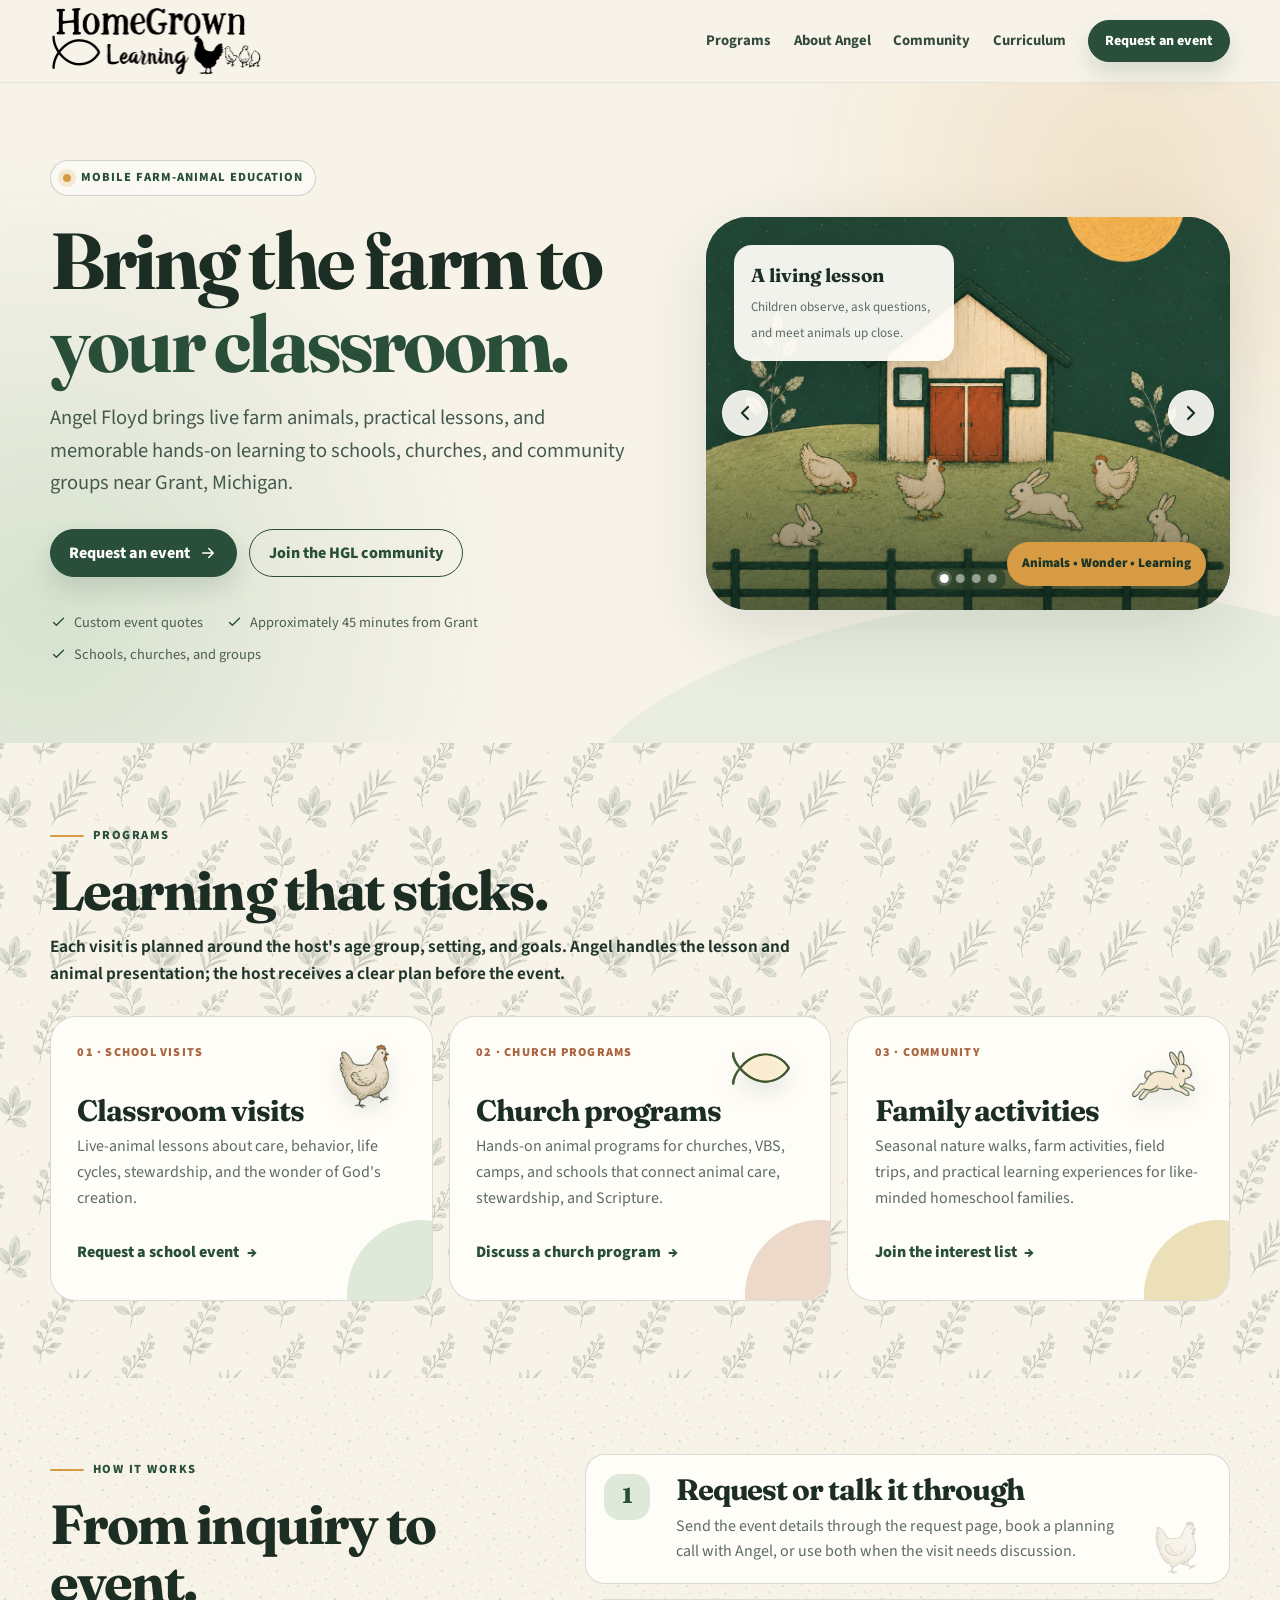
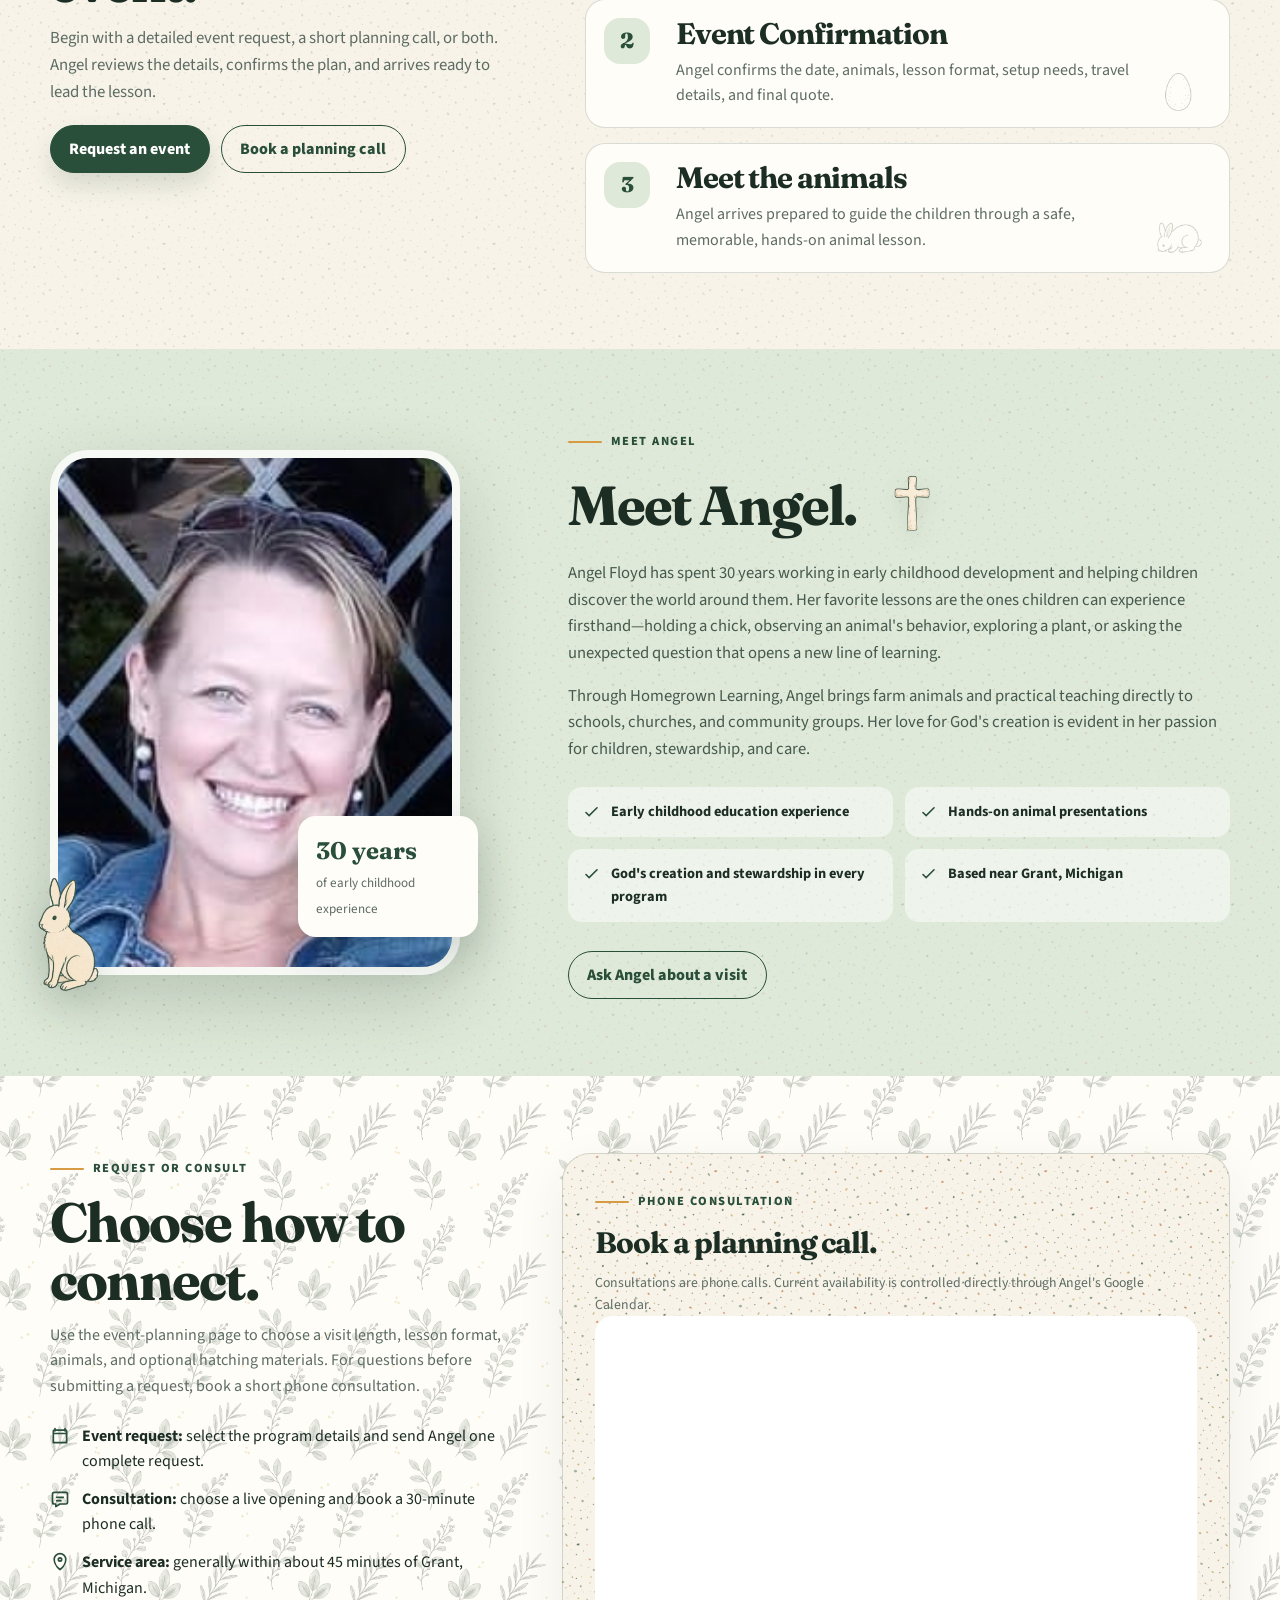
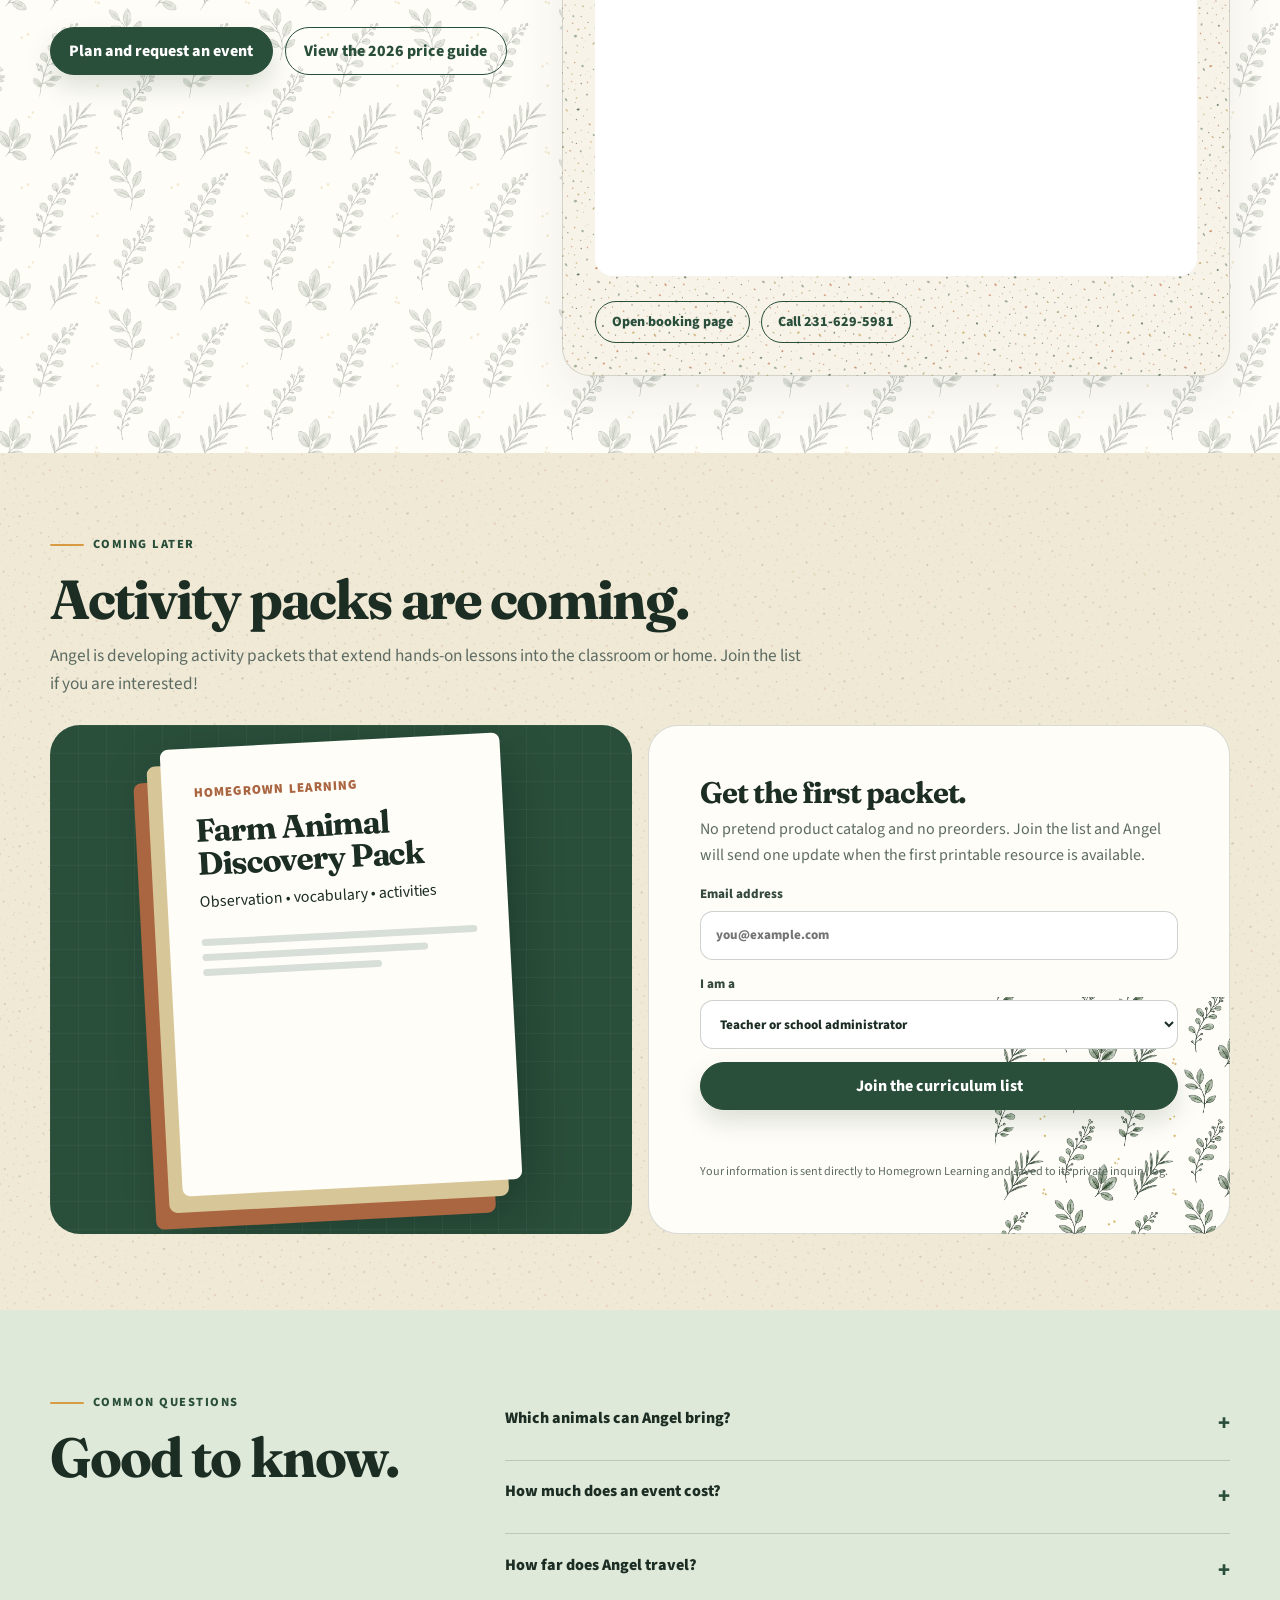
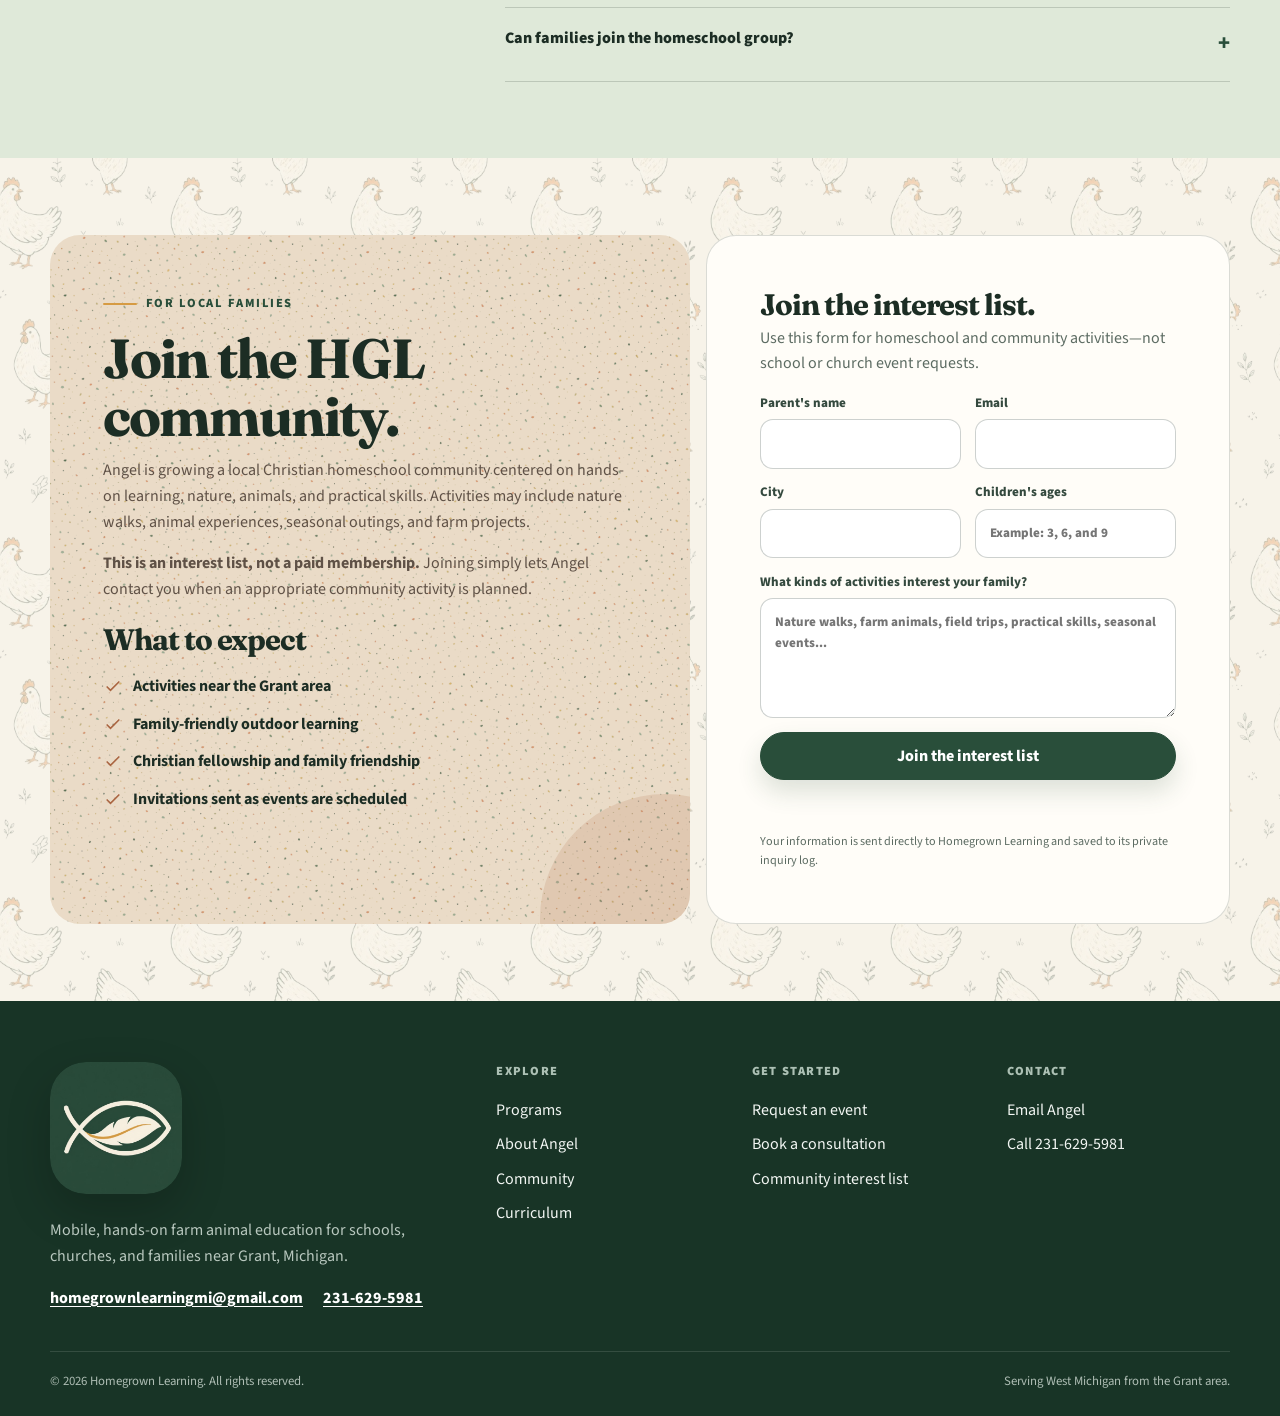
==== commit 99f2200a: "Add files via upload" ====
--- a/index.html
+++ b/index.html
@@ -258,7 +258,6 @@
 
     .hero-art {
       position: relative;
-      min-height: 460px;
       border-radius: 42px;
       background: #264b39;
       box-shadow: var(--shadow);
@@ -857,7 +856,6 @@
       .nav-links a { padding: .55rem .25rem; }
       .menu-button { display: block; }
       .hero-grid, .about-grid, .booking-grid, .faq-grid, .process-wrap { grid-template-columns: 1fr; }
-      .hero-art { min-height: 420px; }
       .services-grid, .audience-grid { grid-template-columns: 1fr; }
       .animal-photo-grid {
         grid-template-columns: 1fr 1fr;
@@ -880,7 +878,7 @@
     @media (max-width: 700px) {
       .container { width: min(calc(100% - 1.25rem), var(--max)); }
       .hero { padding-top: 3.6rem; }
-      .hero-art { min-height: 370px; border-radius: 28px; }
+      .hero-art { border-radius: 28px; }
       .hero-scene { object-position: center center; }
       .sun { width: 90px; height: 90px; right: 25px; top: 70px; }
       .art-note { left: 18px; top: 18px; max-width: 190px; }
@@ -939,21 +937,27 @@
 
     /* Hero photo carousel */
     .hero-art {
+      position: relative;
+      width: 100%;
+      min-height: 0;
+      aspect-ratio: 4 / 3;
       background: var(--forest-dark);
     }
 
-    .hero-carousel,
+    .hero-carousel {
+      position: absolute;
+      inset: 0;
+      width: 100%;
+      height: 100%;
+      overflow: hidden;
+      isolation: isolate;
+    }
+
     .hero-carousel-viewport,
     .hero-carousel-track,
     .hero-slide {
       width: 100%;
       height: 100%;
-    }
-
-    .hero-carousel {
-      position: relative;
-      overflow: hidden;
-      isolation: isolate;
     }
 
     .hero-carousel-viewport {
@@ -987,12 +991,20 @@
       width: 100%;
       height: 100%;
       object-fit: cover;
+      object-position: center center;
       display: block;
     }
 
-    .hero-slide.baby-goats img { object-position: center 48%; }
-    .hero-slide.piglets img { object-position: center center; }
-    .hero-slide.rabbit img { object-position: center 48%; }
+    .hero-slide img {
+      object-position: center center;
+    }
+
+    /*
+     * Every carousel image is centered automatically.
+     * object-fit: cover keeps the frame full while preserving the image ratio.
+     * This also keeps tall images, such as the rabbit photo, from creating
+     * empty space inside the fixed 4:3 frame.
+     */
 
     .hero-slide figcaption {
       position: absolute;
@@ -1111,6 +1123,17 @@
     @media (prefers-reduced-motion: reduce) {
       .hero-carousel-track {
         transition: none;
+      }
+    }
+
+
+    .hero-slide.farm-illustration figcaption {
+      display: none;
+    }
+
+    @media (max-width: 700px) {
+      .hero-art {
+        aspect-ratio: 4 / 3;
       }
     }
 </style>
@@ -1130,7 +1153,6 @@
 </button>
 <nav aria-label="Primary navigation" class="nav-links">
 <a href="#programs">Programs</a>
-
 <a href="#about">About Angel</a>
 <a href="#community">Community</a>
 <a href="#curriculum">Curriculum</a>
@@ -1139,7 +1161,7 @@
 </div>
 </header>
 <main id="main">
-    <section class="hero" id="top">
+<section class="hero" id="top">
 <div class="container hero-grid">
 <div class="hero-copy">
 <div class="eyebrow"><span class="dot"></span> Mobile farm-animal education</div>
@@ -1159,20 +1181,19 @@
 </div>
 <div aria-label="Illustration of a mobile farm learning visit" class="hero-art"><div aria-label="Homegrown Learning animals" aria-roledescription="carousel" class="hero-carousel" data-hero-carousel="">
 <div class="hero-carousel-viewport">
-<div class="hero-carousel-track">
-<figure aria-hidden="false" class="hero-slide baby-goats">
-<img alt="Two young goats together outdoors" decoding="async" src="assets/photos/baby-goats.png"/>
+<div class="hero-carousel-track"><figure aria-hidden="false" class="hero-slide farm-illustration">
+<img alt="Illustrated farm scene with chickens and rabbits" decoding="async" src="assets/illustrations/farm1.png"/>
+<figcaption>Homegrown Learning</figcaption>
+</figure><figure aria-hidden="true" class="hero-slide baby-goats">
+<img alt="Two young goats together outdoors" decoding="async" loading="lazy" src="assets/photos/baby-goats.png"/>
 <figcaption>Baby goats</figcaption>
-</figure>
-<figure aria-hidden="true" class="hero-slide piglets">
+</figure><figure aria-hidden="true" class="hero-slide piglets">
 <img alt="Two piglets exploring grass outdoors" decoding="async" loading="lazy" src="assets/photos/piglets.png"/>
 <figcaption>Piglets</figcaption>
-</figure>
-<figure aria-hidden="true" class="hero-slide rabbit">
+</figure><figure aria-hidden="true" class="hero-slide rabbit">
 <img alt="A brown rabbit grazing in the grass" decoding="async" loading="lazy" src="assets/photos/rabbit.png"/>
 <figcaption>Rabbits</figcaption>
-</figure>
-</div>
+</figure></div>
 </div>
 <button aria-label="Show previous animal photo" class="carousel-arrow carousel-prev" type="button">
 <svg aria-hidden="true" fill="none" viewbox="0 0 24 24">
@@ -1185,7 +1206,8 @@
 </svg>
 </button>
 <div aria-label="Choose an animal photo" class="carousel-dots" role="group">
-<button aria-current="true" aria-label="Show baby goats" class="carousel-dot active" type="button"></button>
+<button aria-current="true" aria-label="Show the farm illustration" class="carousel-dot active" type="button"></button>
+<button aria-current="false" aria-label="Show baby goats" class="carousel-dot" type="button"></button>
 <button aria-current="false" aria-label="Show piglets" class="carousel-dot" type="button"></button>
 <button aria-current="false" aria-label="Show rabbit" class="carousel-dot" type="button"></button>
 </div>
@@ -1194,7 +1216,7 @@
 </div></div>
 </div>
 </section>
-    <section class="section pattern-leaves" id="programs">
+<section class="section pattern-leaves" id="programs">
 <div class="container">
 <div class="section-head">
 <div class="section-kicker">Programs</div>
@@ -1226,7 +1248,7 @@
 </div>
 </div>
 </section>
-    <section class="section pattern-speckles">
+<section class="section pattern-speckles">
 <div class="container process-wrap">
 <div class="process-intro">
 <div class="section-kicker">How it works</div>
@@ -1265,7 +1287,7 @@
 </div>
 </div>
 </section>
-    <section class="section about pattern-speckles" id="about">
+<section class="section about pattern-speckles" id="about">
 <div class="container about-grid">
 <div class="portrait-wrap">
 <img alt="Angel Floyd, founder of Homegrown Learning" class="portrait" src="assets/illustrations/prof.png"/>
@@ -1290,7 +1312,7 @@
 </div>
 </div>
 </section>
-    <section class="section booking pattern-leaves" id="book">
+<section class="section booking pattern-leaves" id="book">
 <div class="container booking-grid">
 <div class="booking-copy">
 <div class="section-kicker">Request or consult</div>
@@ -1327,7 +1349,7 @@
 </div>
 </div>
 </section>
-    <section class="section curriculum pattern-speckles" id="curriculum">
+<section class="section curriculum pattern-speckles" id="curriculum">
 <div class="container">
 <div class="section-head">
 <div class="section-kicker">Coming later</div>
@@ -1357,7 +1379,7 @@
 </div>
 </div>
 </section>
-    <section class="section faq">
+<section class="section faq">
 <div class="container faq-grid">
 <div><div class="section-kicker">Common questions</div><h2>Good to know.</h2></div>
 <div>
@@ -1368,7 +1390,7 @@
 </div>
 </div>
 </section>
-    <section class="section pattern-wood" id="community">
+<section class="section pattern-wood" id="community">
 <div class="container community-grid">
 <div class="community-main">
 <div class="section-kicker">For local families</div>
@@ -1408,7 +1430,7 @@
 </aside>
 </div>
 </section>
-  </main>
+</main>
 <footer>
 <div class="container">
 <div class="footer-grid">
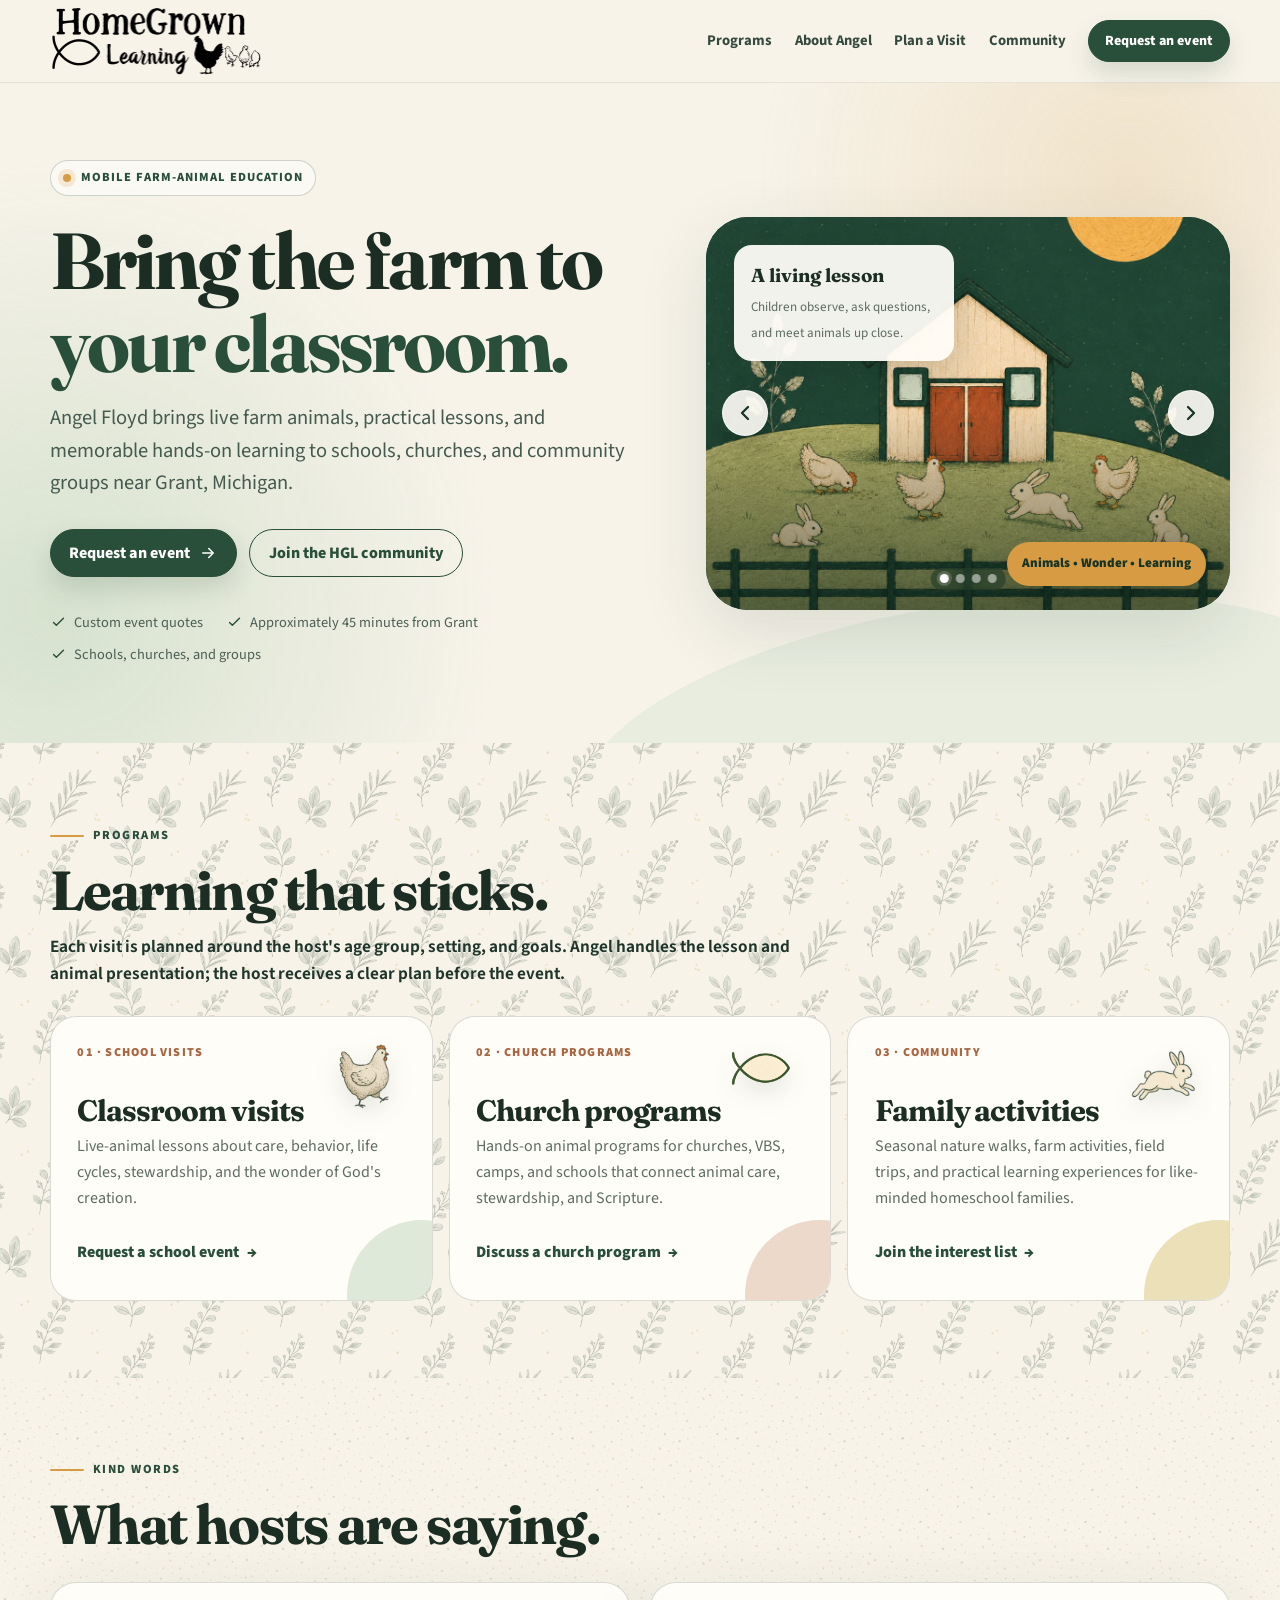
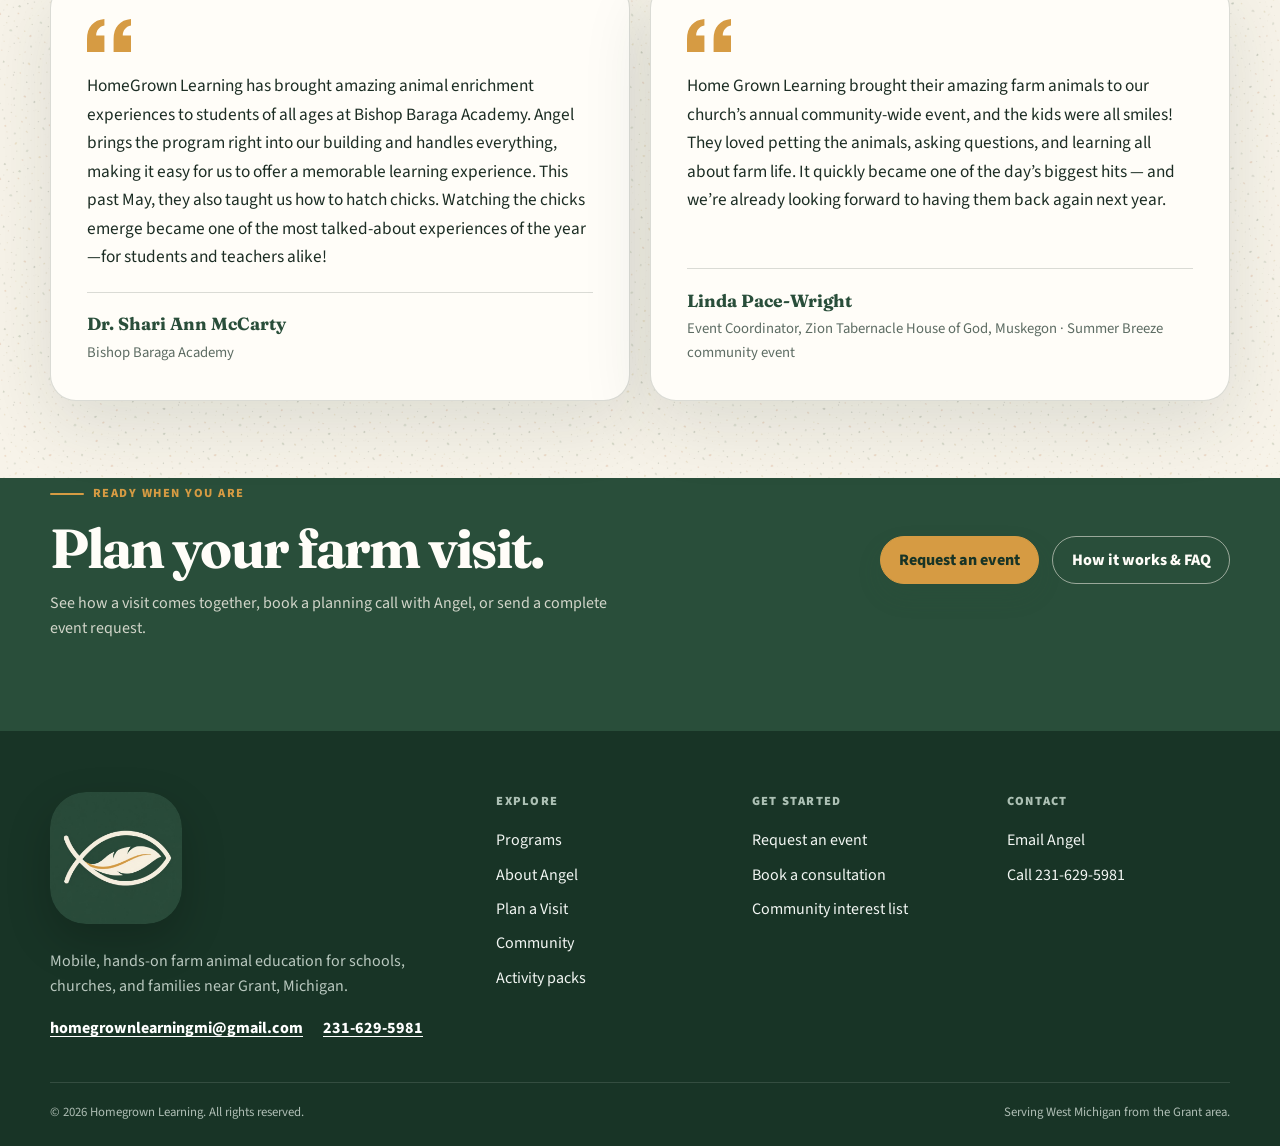
==== commit 447eb0e4: "Add testimonials and split homepage into About, Plan a Visit, and Community pages Co-Authored-By: Cl" ====
--- a/index.html
+++ b/index.html
@@ -11,1138 +11,13 @@
 <link crossorigin="" href="https://fonts.gstatic.com" rel="preconnect"/>
 <link href="https://fonts.googleapis.com/css2?family=Fraunces:opsz,wght@9..144,600;9..144,700;9..144,800&amp;family=Source+Sans+3:wght@400;500;600;700;800&amp;display=swap" rel="stylesheet"/>
 <link href="assets/logo.png" rel="icon" type="image/png"/>
-<style>
-    :root {
-      --cream: #f7f3e9;
-      --paper: #fffdf8;
-      --sage: #dfe9d9;
-      --sage-2: #cbdcc6;
-      --forest: #294e3a;
-      --forest-dark: #183426;
-      --ink: #1c2d24;
-      --muted: #5d6c63;
-      --gold: #d69b43;
-      --rust: #aa6541;
-      --line: rgba(28,45,36,.16);
-      --white: #ffffff;
-      --shadow: 0 22px 70px rgba(24,52,38,.12);
-      --radius: 26px;
-      --max: 1180px;
-
-      /*
-       * FILE-BACKED BRAND ASSETS
-       * Replace a file in GitHub under the same path/name to update the site
-       * without rewriting the HTML.
-       */
-      --pattern-leaves: url("assets/patterns/leaves-tile.png");
-      --pattern-chickens: url("assets/patterns/chickens-tile.png");
-      --pattern-speckles: url("assets/patterns/speckles-tile.png");
-
-      /*
-       * Pattern visibility is controlled in:
-       * .pattern-leaves::before
-       * .pattern-wood::before
-       * .pattern-speckles::before
-       *
-       * Raise or lower each opacity value to make a tile stronger or fainter.
-       */
-    }
-
-    * { box-sizing: border-box; }
-    html { scroll-behavior: smooth; }
-    body {
-      margin: 0;
-      color: var(--ink);
-      background: var(--cream);
-      font-family: "Source Sans 3", Arial, sans-serif;
-      line-height: 1.6;
-      -webkit-font-smoothing: antialiased;
-    }
-    body.menu-open { overflow: hidden; }
-    img, svg { display: block; max-width: 100%; }
-    a { color: inherit; }
-    button, input, select, textarea { font: inherit; }
-    button { cursor: pointer; }
-    h1, h2, h3, .brand-name {
-      font-family: "Fraunces", Georgia, serif;
-      letter-spacing: -.035em;
-      line-height: 1.05;
-    }
-    h1, h2, h3, p { margin-top: 0; }
-    h1 { font-size: clamp(3rem, 6.2vw, 5.7rem); margin-bottom: 1.05rem; }
-    h2 { font-size: clamp(2.2rem, 4.3vw, 3.75rem); margin-bottom: .8rem; }
-    h3 { font-size: clamp(1.35rem, 2.4vw, 1.85rem); margin-bottom: .55rem; }
-    p { margin-bottom: 1rem; }
-
-    .skip-link {
-      position: fixed; top: 8px; left: 8px; transform: translateY(-150%);
-      background: var(--forest-dark); color: white; padding: .7rem 1rem;
-      border-radius: 8px; z-index: 9999;
-    }
-    .skip-link:focus { transform: translateY(0); }
-    .container { width: min(calc(100% - 2rem), var(--max)); margin-inline: auto; }
-    .section { padding: clamp(3.1rem, 6vw, 5.25rem) 0; }
-    .section-kicker {
-      display: inline-flex; align-items: center; gap: .55rem;
-      margin-bottom: 1rem; color: var(--forest); font-size: .78rem;
-      font-weight: 800; letter-spacing: .12em; text-transform: uppercase;
-    }
-    .section-kicker::before {
-      content: ""; width: 34px; height: 2px; background: var(--gold); border-radius: 2px;
-    }
-    .section-head { max-width: 760px; margin-bottom: 1.75rem; }
-    .section-head p { color: var(--muted); font-size: 1.08rem; }
-    .eyebrow {
-      display: inline-flex; align-items: center; gap: .65rem;
-      padding: .45rem .75rem; border: 1px solid rgba(41,78,58,.22);
-      border-radius: 999px; color: var(--forest); background: rgba(255,255,255,.5);
-      font-weight: 800; font-size: .78rem; letter-spacing: .08em; text-transform: uppercase;
-      margin-bottom: 1.4rem;
-    }
-    .dot { width: 8px; height: 8px; border-radius: 50%; background: var(--gold); box-shadow: 0 0 0 5px rgba(214,155,67,.18); }
-
-    .site-header {
-      position: sticky; top: 0; z-index: 1000;
-      background: rgba(247,243,233,.88); backdrop-filter: blur(18px);
-      border-bottom: 1px solid rgba(28,45,36,.08);
-    }
-    .nav-wrap { min-height: 82px; display: flex; align-items: center; justify-content: space-between; gap: 1rem; }
-    .brand { display: inline-flex; align-items: center; gap: .72rem; text-decoration: none; min-width: max-content; }
-    .brand-mark {
-      width: 44px;
-      height: 44px;
-      border-radius: 14px;
-      background: transparent;
-      display: grid;
-      place-items: center;
-      flex: 0 0 auto;
-      overflow: hidden;
-      box-shadow: 0 10px 25px rgba(41,78,58,.18);
-    }
-
-    /*
-     * FILE-BACKED BRAND IDENTITY
-     * Header/footer logo: assets/logo.png
-     * Header name art:     assets/headername.png
-     * Footer name art:     assets/footername.png
-     *
-     * Replacing a file under the same name updates the branding without
-     * another HTML change.
-     */
-    .brand-logo-image {
-      width: 100%;
-      height: 100%;
-      object-fit: contain;
-      border-radius: inherit;
-    }
-
-    .brand-logo-fallback {
-      display: none;
-      width: 26px;
-      height: 26px;
-    }
-
-    .brand-copy {
-      display: grid;
-      align-items: center;
-      gap: .08rem;
-      min-width: 0;
-    }
-
-    .header-name-image {
-      display: block;
-      width: auto;
-      height: 72px;
-      max-width: min(470px, 44vw);
-      object-fit: contain;
-      object-position: left center;
-    }
-
-    .footer-name-image {
-      display: block;
-      width: auto;
-      height: 150px;
-      max-width: min(290px, 70vw);
-      object-fit: contain;
-      object-position: left center;
-    }
-
-    .brand-name { font-size: 1.26rem; font-weight: 800; letter-spacing: -.025em; }
-    .brand-name-fallback { display: none; }
-
-    .header-brand {
-      flex: 0 1 470px;
-      min-width: 0;
-    }
-
-    .site-header .brand-copy {
-      width: 100%;
-    }
-
-    .site-header .brand-sub {
-      display: none;
-    }
-
-    .brand-sub {
-      display: block;
-      color: var(--muted);
-      font-size: .68rem;
-      letter-spacing: .08em;
-      text-transform: uppercase;
-      margin-top: .14rem;
-    }
-
-    footer .brand-mark {
-      background: rgba(255,255,255,.08);
-      box-shadow: none;
-    }
-    .nav-links { display: flex; align-items: center; gap: 1.4rem; }
-    .nav-links a:not(.button) {
-      text-decoration: none;
-      font-size: .92rem;
-      font-weight: 700;
-      color: #34493e;
-    }
-
-    /*
-     * HEADER REQUEST BUTTON
-     * Keep the text white in every link state.
-     */
-    .nav-links .button,
-    .nav-links .button:link,
-    .nav-links .button:visited,
-    .nav-links .button:hover,
-    .nav-links .button:active,
-    .nav-links .button:focus {
-      color: #ffffff !important;
-    }
-    .nav-links a:not(.button):hover { color: var(--rust); }
-    .menu-button { display: none; border: 0; background: transparent; width: 46px; height: 46px; border-radius: 12px; }
-    .menu-button:hover { background: rgba(41,78,58,.08); }
-    .menu-button span { display: block; width: 22px; height: 2px; background: var(--ink); margin: 5px auto; transition: .2s; }
-
-    .button {
-      display: inline-flex; justify-content: center; align-items: center; gap: .55rem;
-      min-height: 48px; padding: .78rem 1.15rem; border-radius: 999px;
-      border: 1px solid var(--forest); background: var(--forest); color: var(--white);
-      text-decoration: none; font-weight: 800; line-height: 1; box-shadow: 0 12px 25px rgba(41,78,58,.16);
-      transition: transform .2s ease, box-shadow .2s ease, background .2s ease;
-    }
-    .button:hover { transform: translateY(-2px); box-shadow: 0 16px 34px rgba(41,78,58,.22); background: var(--forest-dark); }
-    .button:disabled { cursor: wait; opacity: .68; transform: none; box-shadow: none; }
-    .button.secondary { color: var(--forest); background: transparent; box-shadow: none; }
-    .button.secondary:hover { background: rgba(41,78,58,.07); }
-    .button.light { color: var(--forest-dark); background: var(--paper); border-color: var(--paper); }
-    .button.small { min-height: 42px; padding: .65rem 1rem; font-size: .88rem; }
-    .button svg { width: 18px; height: 18px; }
-
-    .hero {
-      position: relative; overflow: hidden; padding: clamp(3.2rem, 6vw, 5.4rem) 0 clamp(3.4rem, 6vw, 5.5rem);
-      background:
-        radial-gradient(circle at 88% 15%, rgba(214,155,67,.19), transparent 23rem),
-        radial-gradient(circle at 4% 80%, rgba(203,220,198,.75), transparent 28rem),
-        var(--cream);
-    }
-    .hero::after {
-      content: ""; position: absolute; inset: auto -8% -160px 45%; height: 300px;
-      background: var(--sage); border-radius: 50%; transform: rotate(-8deg); opacity: .6;
-    }
-    .hero-grid { position: relative; z-index: 1; display: grid; grid-template-columns: 1.05fr .95fr; gap: clamp(2rem, 6vw, 5rem); align-items: center; }
-    .hero-copy { max-width: 700px; }
-    .hero-copy h1 span { color: var(--forest); }
-    .hero-lead { font-size: clamp(1.08rem, 2vw, 1.28rem); color: #455a4f; max-width: 640px; margin-bottom: 1.8rem; }
-    .hero-actions { display: flex; flex-wrap: wrap; gap: .8rem; margin-bottom: 2.1rem; }
-    .hero-proof { display: flex; flex-wrap: wrap; gap: .6rem 1.4rem; color: #4b5e54; font-size: .9rem; }
-    .hero-proof span { display: inline-flex; align-items: center; gap: .45rem; }
-    .hero-proof svg { width: 17px; height: 17px; color: var(--forest); }
-
-    .hero-art {
-      position: relative;
-      border-radius: 42px;
-      background: #264b39;
-      box-shadow: var(--shadow);
-      overflow: hidden;
-      isolation: isolate;
-    }
-
-    /*
-     * HERO IMAGE
-     * Replace assets/illustrations/farm1.png with another image under the same
-     * filename if you want to swap the artwork later.
-     *
-     * Adjust inset to control the image margins inside the rounded panel.
-     */
-    .hero-scene {
-      position: absolute;
-      inset: 0;
-      width: 100%;
-      height: 100%;
-      object-fit: cover;
-      object-position: center center;
-      z-index: 1;
-    }
-    .art-note {
-      position: absolute; left: 28px; top: 28px; z-index: 4; max-width: 220px;
-      padding: 1rem 1.05rem; background: rgba(255,253,248,.94); border-radius: 18px;
-      box-shadow: 0 16px 40px rgba(17,34,25,.18);
-    }
-    .art-note strong { display: block; font-family: "Fraunces", Georgia, serif; font-size: 1.18rem; margin-bottom: .2rem; }
-    .art-note span { color: var(--muted); font-size: .82rem; }
-    .art-tag {
-      position: absolute; right: 24px; bottom: 24px; z-index: 4; color: var(--forest-dark);
-      background: var(--gold); padding: .7rem .95rem; border-radius: 999px; font-weight: 900; font-size: .82rem;
-      box-shadow: 0 14px 35px rgba(17,34,25,.22);
-    }
-
-    .trust-strip { position: relative; z-index: 5; margin-top: -30px; }
-    .trust-card {
-      display: grid; grid-template-columns: repeat(3, 1fr); background: var(--paper);
-      border: 1px solid var(--line); border-radius: 22px; box-shadow: 0 18px 50px rgba(28,45,36,.1); overflow: hidden;
-    }
-    .trust-item { padding: 1.35rem 1.55rem; display: flex; gap: .85rem; align-items: center; }
-    .trust-item + .trust-item { border-left: 1px solid var(--line); }
-    .trust-icon { width: 42px; height: 42px; flex: 0 0 auto; border-radius: 13px; display: grid; place-items: center; background: var(--sage); color: var(--forest); }
-    .trust-icon svg { width: 22px; height: 22px; }
-    .trust-item strong { display: block; font-size: .96rem; }
-    .trust-item span { color: var(--muted); font-size: .8rem; }
-
-    .services-grid { display: grid; grid-template-columns: repeat(3, 1fr); gap: 1rem; }
-    .service-card {
-      position: relative; padding: 1.65rem; min-height: 285px; background: var(--paper);
-      border: 1px solid var(--line); border-radius: var(--radius); overflow: hidden;
-      transition: transform .2s ease, box-shadow .2s ease;
-    }
-    .service-card:hover { transform: translateY(-5px); box-shadow: var(--shadow); }
-    .service-card::after { content: ""; position: absolute; width: 150px; height: 150px; border-radius: 50%; right: -65px; bottom: -70px; background: var(--sage); }
-    .service-card:nth-child(2)::after { background: #ecd9c9; }
-    .service-card:nth-child(3)::after { background: #ebe0b7; }
-    .service-number { color: var(--rust); font-weight: 900; letter-spacing: .1em; font-size: .76rem; margin-bottom: 2rem; }
-    .service-card p { color: var(--muted); }
-    .service-link { display: inline-flex; align-items: center; gap: .45rem; color: var(--forest); font-weight: 850; text-decoration: none; margin-top: .8rem; }
-
-    /*
-     * MEET THE ANIMALS PHOTO GALLERY
-     *
-     * File paths:
-     * assets/photos/baby-goats.png
-     * assets/photos/piglets.png
-     * assets/photos/rabbit.png
-     *
-     * Replace any file under the same name to update the gallery without
-     * changing this HTML.
-     */
-    .animals-gallery {
-      position: relative;
-      overflow: hidden;
-      background:
-        radial-gradient(circle at 92% 10%, rgba(214,155,67,.15), transparent 22rem),
-        linear-gradient(180deg, var(--paper), var(--cream));
-    }
-
-    .animals-gallery::after {
-      content: "";
-      position: absolute;
-      width: 330px;
-      height: 330px;
-      left: -170px;
-      bottom: -190px;
-      border-radius: 50%;
-      background: var(--sage);
-      opacity: .58;
-      pointer-events: none;
-    }
-
-    .animals-gallery .container {
-      position: relative;
-      z-index: 1;
-    }
-
-    .animal-photo-grid {
-      display: grid;
-      grid-template-columns: 1.15fr .85fr;
-      grid-template-rows: repeat(2, minmax(220px, 1fr));
-      gap: 1rem;
-    }
-
-    .animal-photo-card {
-      position: relative;
-      min-height: 220px;
-      overflow: hidden;
-      border: 1px solid var(--line);
-      border-radius: 28px;
-      background: var(--sage);
-      box-shadow: 0 18px 48px rgba(24,52,38,.11);
-      isolation: isolate;
-    }
-
-    .animal-photo-card.goats { grid-column: 1; grid-row: 1; }
-    .animal-photo-card.piglets { grid-column: 1; grid-row: 2; }
-    .animal-photo-card.rabbit {
-      grid-column: 2;
-      grid-row: 1 / span 2;
-      min-height: 456px;
-    }
-
-    .animal-photo {
-      width: 100%;
-      height: 100%;
-      object-fit: cover;
-      display: block;
-      transition: transform .45s ease;
-    }
-
-    .animal-photo-card:hover .animal-photo {
-      transform: scale(1.025);
-    }
-
-    .animal-photo-card.goats .animal-photo { object-position: center 46%; }
-    .animal-photo-card.piglets .animal-photo { object-position: center center; }
-    .animal-photo-card.rabbit .animal-photo { object-position: center center; }
-
-    .animal-photo-card::after {
-      content: "";
-      position: absolute;
-      inset: 42% 0 0;
-      z-index: 1;
-      background: linear-gradient(to bottom, transparent, rgba(15,39,27,.82));
-      pointer-events: none;
-    }
-
-    .animal-photo-caption {
-      position: absolute;
-      z-index: 2;
-      left: 1.15rem;
-      right: 1.15rem;
-      bottom: 1rem;
-      color: white;
-    }
-
-    .animal-photo-caption h3 {
-      margin-bottom: .2rem;
-      color: white;
-      font-size: clamp(1.45rem, 2.6vw, 2rem);
-    }
-
-    .animal-photo-caption p {
-      max-width: 540px;
-      margin-bottom: 0;
-      color: #e9f0eb;
-      font-size: .93rem;
-      line-height: 1.45;
-    }
-
-    .animals-gallery-actions {
-      display: flex;
-      flex-wrap: wrap;
-      align-items: center;
-      gap: .8rem;
-      margin-top: 1.5rem;
-    }
-
-    .animals-gallery-note {
-      margin: 0;
-      color: var(--muted);
-      font-size: .86rem;
-    }
-
-    .audience { background: var(--forest-dark); color: white; position: relative; overflow: hidden; }
-    .audience::before { content: ""; position: absolute; width: 480px; height: 480px; right: -170px; top: -230px; border-radius: 50%; border: 90px solid rgba(255,255,255,.035); }
-    .audience .section-kicker { color: #dcebdc; }
-    .audience .section-head p { color: #c5d1ca; }
-    .audience-grid { display: grid; grid-template-columns: repeat(3,1fr); gap: 1rem; position: relative; z-index: 1; }
-    .audience-card { padding: 1.7rem; border-radius: 22px; border: 1px solid rgba(255,255,255,.15); background: rgba(255,255,255,.055); }
-    .audience-card h3 { color: white; }
-    .audience-card p { color: #c8d5cd; }
-    .audience-card ul { padding-left: 1.15rem; margin: 1rem 0 0; color: #e7eee9; }
-    .audience-card li + li { margin-top: .35rem; }
-
-    .process-wrap { display: grid; grid-template-columns: .83fr 1.17fr; gap: clamp(2rem, 6vw, 5rem); align-items: start; }
-    .process-intro { position: sticky; top: 112px; }
-    .process-intro p { color: var(--muted); font-size: 1.05rem; }
-    .steps { display: grid; gap: .9rem; }
-    .step { display: grid; grid-template-columns: 58px 1fr; gap: .85rem; padding: 1.15rem; background: var(--paper); border: 1px solid var(--line); border-radius: 20px; }
-    .step-no { width: 46px; height: 46px; border-radius: 16px; display: grid; place-items: center; background: var(--sage); color: var(--forest); font-family: "Fraunces", Georgia, serif; font-size: 1.35rem; font-weight: 800; }
-    .step p { margin-bottom: 0; color: var(--muted); }
-
-    .about { background: var(--sage); }
-    .about-grid { display: grid; grid-template-columns: .8fr 1.2fr; gap: clamp(2rem, 6vw, 5rem); align-items: center; }
-    .portrait-wrap { position: relative; max-width: 410px; }
-    .portrait { width: 100%; aspect-ratio: .78; object-fit: cover; border-radius: 38px; box-shadow: 0 25px 70px rgba(24,52,38,.2); border: 8px solid rgba(255,255,255,.75); }
-    .portrait-badge { position: absolute; right: -18px; bottom: 38px; background: var(--paper); border-radius: 18px; padding: 1rem 1.15rem; box-shadow: 0 16px 40px rgba(24,52,38,.2); max-width: 180px; }
-    .portrait-badge strong { display: block; font-family: "Fraunces", Georgia, serif; font-size: 1.5rem; color: var(--forest); }
-    .portrait-badge span { color: var(--muted); font-size: .82rem; }
-    .about-copy p { color: #45594e; font-size: 1.04rem; }
-
-    /*
-     * ABOUT CROSS POSITIONING
-     * Adjust gap to move it closer to or farther from the title.
-     * Adjust width/height to resize it.
-     * Adjust translateX/translateY for fine positioning.
-     */
-    .about-title-row {
-      display: flex;
-      align-items: center;
-      gap: 1rem;
-      margin-bottom: 1rem;
-    }
-
-    .about-title-row h2 {
-      margin-bottom: 0;
-    }
-
-    .about-cross {
-      width: 76px;
-      height: 76px;
-      flex: 0 0 auto;
-      object-fit: contain;
-      transform: translateX(2px) translateY(-2px);
-      filter: drop-shadow(0 7px 10px rgba(24,52,38,.10));
-    }
-    .about-facts { display: grid; grid-template-columns: repeat(2, 1fr); gap: .75rem; margin: 1.5rem 0 1.8rem; }
-    .fact { display: flex; gap: .65rem; align-items: flex-start; padding: .85rem; border-radius: 14px; background: rgba(255,255,255,.45); }
-    .fact svg { width: 19px; flex: 0 0 auto; color: var(--forest); margin-top: .15rem; }
-    .fact span { font-size: .9rem; font-weight: 700; }
-
-    .community-grid { display: grid; grid-template-columns: 1.1fr .9fr; gap: 1rem; }
-    .community-main, .community-side { border-radius: 30px; padding: clamp(2rem, 5vw, 3.3rem); }
-    .community-main { background: #eadbc7; position: relative; overflow: hidden; }
-    .community-main::after { content: ""; position: absolute; width: 250px; height: 250px; border-radius: 50%; right: -100px; bottom: -120px; background: rgba(170,101,65,.16); }
-    .community-main p { color: #5f5146; max-width: 650px; }
-    .community-side { background: var(--paper); border: 1px solid var(--line); }
-    .community-list { display: grid; gap: .75rem; margin-top: 1.2rem; }
-    .community-list div { display: flex; align-items: center; gap: .65rem; font-weight: 700; }
-    .community-list svg { width: 20px; color: var(--rust); }
-
-    .curriculum { background: #f0e9d6; }
-    .curriculum-grid { display: grid; grid-template-columns: 1fr 1fr; gap: 1rem; }
-    .product-preview { min-height: 350px; padding: 2rem; border-radius: 30px; position: relative; overflow: hidden; background: var(--forest); color: white; }
-    .product-preview::before { content: ""; position: absolute; inset: 0; background-image: linear-gradient(90deg, rgba(255,255,255,.04) 1px, transparent 1px), linear-gradient(rgba(255,255,255,.04) 1px, transparent 1px); background-size: 28px 28px; }
-    .packet-stack { position: absolute; left: 50%; bottom: 45px; transform: translateX(-50%) rotate(-3deg); width: min(72%, 340px); aspect-ratio: .76; background: var(--paper); color: var(--ink); border-radius: 8px; padding: 2rem; box-shadow: -14px 16px 0 #d7c697, -28px 32px 0 #aa6541, 0 26px 55px rgba(0,0,0,.28); }
-    .packet-stack small { color: var(--rust); font-weight: 900; letter-spacing: .08em; text-transform: uppercase; }
-    .packet-stack h3 { margin-top: .5rem; font-size: 2rem; }
-    .packet-lines { display: grid; gap: .5rem; margin-top: 1.5rem; }
-    .packet-lines span { height: 7px; border-radius: 9px; background: #d8dfd9; }
-    .packet-lines span:nth-child(2) { width: 82%; }
-    .packet-lines span:nth-child(3) { width: 65%; }
-    .waitlist-card { padding: clamp(2rem, 5vw, 3.2rem); border-radius: 30px; background: var(--paper); border: 1px solid var(--line); display: flex; flex-direction: column; justify-content: center; }
-    .waitlist-card p { color: var(--muted); }
-
-    .form-stack { display: grid; gap: .85rem; }
-    .field-row { display: grid; grid-template-columns: 1fr 1fr; gap: .85rem; }
-    label { display: grid; gap: .35rem; font-size: .82rem; font-weight: 800; color: #34493e; }
-    input, select, textarea {
-      width: 100%; border: 1px solid rgba(28,45,36,.22); border-radius: 13px;
-      background: #fff; color: var(--ink); padding: .82rem .9rem; outline: 0;
-      transition: border .2s ease, box-shadow .2s ease;
-    }
-    input:focus, select:focus, textarea:focus { border-color: var(--forest); box-shadow: 0 0 0 4px rgba(41,78,58,.1); }
-    textarea { min-height: 120px; resize: vertical; }
-    .fine-print { color: var(--muted); font-size: .76rem; margin: .2rem 0 0; }
-
-    .booking { background: var(--paper); }
-    .booking-grid { display: grid; grid-template-columns: .82fr 1.18fr; gap: clamp(1.5rem, 4vw, 3rem); align-items: start; }
-
-    .compact-actions {
-      display: flex;
-      flex-wrap: wrap;
-      gap: .7rem;
-      margin-top: 1.25rem;
-    }
-
-    .community-side h3 {
-      margin-bottom: .35rem;
-    }
-
-    .community-side > p {
-      color: var(--muted);
-      margin-bottom: 1rem;
-    }
-    .booking-copy p { color: var(--muted); }
-    .booking-options { display: grid; gap: .75rem; margin-top: 1.5rem; }
-    .booking-option { display: flex; gap: .75rem; align-items: flex-start; }
-    .booking-option svg { width: 20px; color: var(--forest); flex: 0 0 auto; margin-top: .15rem; }
-    .booking-panel { background: var(--cream); border: 1px solid var(--line); border-radius: 28px; padding: clamp(1.3rem, 3vw, 2rem); box-shadow: 0 18px 50px rgba(28,45,36,.08); }
-    .tabs { display: flex; gap: .45rem; padding: .35rem; background: rgba(41,78,58,.08); border-radius: 14px; margin-bottom: 1.2rem; }
-    .tab { flex: 1; border: 0; border-radius: 10px; padding: .72rem .8rem; background: transparent; color: var(--muted); font-weight: 800; }
-    .tab.active { background: white; color: var(--forest); box-shadow: 0 5px 16px rgba(28,45,36,.1); }
-    .tab-panel { display: none; }
-    .tab-panel.active { display: block; }
-    .calendar-placeholder { border: 1px dashed rgba(41,78,58,.35); border-radius: 18px; padding: 2rem; text-align: center; background: rgba(255,255,255,.5); }
-    .calendar-placeholder svg { width: 46px; margin: 0 auto 1rem; color: var(--forest); }
-    .calendar-placeholder p { color: var(--muted); }
-    .calendar-frame { width: 100%; min-height: 560px; border: 0; border-radius: 18px; background: white; }
-    .calendar-actions { display: flex; flex-wrap: wrap; gap: .7rem; align-items: center; margin-top: 1rem; }
-    .calendar-note { color: var(--muted); font-size: .86rem; margin: .85rem 0 0; }
-    .contact-inline { display: flex; flex-wrap: wrap; gap: .65rem 1.25rem; margin-top: 1rem; }
-    .contact-inline a { color: inherit; font-weight: 750; text-decoration-thickness: 1px; text-underline-offset: 3px; }
-    .contact-inline a:hover { color: var(--gold); }
-    .form-status { min-height: 1.35em; color: var(--muted); font-size: .84rem; margin: .2rem 0 0; }
-    .form-status.success { color: var(--forest); font-weight: 700; }
-    .form-status.error { color: #8b2e21; font-weight: 700; }
-    .hp-field { position: absolute !important; left: -10000px !important; width: 1px !important; height: 1px !important; overflow: hidden !important; }
-
-    .faq { background: var(--sage); }
-    .faq-grid { display: grid; grid-template-columns: .7fr 1.3fr; gap: clamp(2rem, 5vw, 4rem); align-items: start; }
-    details { border-bottom: 1px solid rgba(28,45,36,.18); padding: 1.15rem 0; }
-    summary { list-style: none; cursor: pointer; display: flex; justify-content: space-between; gap: 1rem; font-weight: 850; }
-    summary::-webkit-details-marker { display: none; }
-    summary::after { content: "+"; font-size: 1.4rem; color: var(--forest); transition: transform .2s; }
-    details[open] summary::after { transform: rotate(45deg); }
-    details p { color: #4f6157; padding-right: 2rem; margin: .8rem 0 0; }
-
-    .cta-band { padding: 0 0 clamp(4rem, 7vw, 6rem); background: var(--sage); }
-    .cta-box { background: var(--rust); color: white; border-radius: 32px; padding: clamp(2.2rem, 6vw, 4.5rem); display: flex; justify-content: space-between; align-items: center; gap: 2rem; box-shadow: var(--shadow); }
-    .cta-box h2 { max-width: 750px; margin-bottom: .7rem; }
-    .cta-box p { color: #f7ded2; margin-bottom: 0; }
-    .cta-box .button { flex: 0 0 auto; }
-
-    footer { background: var(--forest-dark); color: white; padding: 3.8rem 0 1.5rem; }
-    .footer-grid { display: grid; grid-template-columns: 1.3fr repeat(3, .7fr); gap: 2rem; }
-    .footer-brand p { color: #b9c8bf; max-width: 480px; margin-top: 1rem; }
-    .footer-title { font-size: .78rem; font-weight: 900; letter-spacing: .1em; text-transform: uppercase; color: #acc0b4; margin-bottom: 1rem; }
-    .footer-links { display: grid; gap: .55rem; }
-    .footer-links a { color: #f2f6f3; text-decoration: none; }
-    .footer-links a:hover { color: #f2c979; }
-    .footer-bottom { border-top: 1px solid rgba(255,255,255,.12); margin-top: 2.5rem; padding-top: 1.2rem; display: flex; justify-content: space-between; gap: 1rem; color: #aebdb4; font-size: .8rem; }
-
-    .toast {
-      position: fixed; right: 18px; bottom: 18px; z-index: 2000; width: min(420px, calc(100% - 36px));
-      padding: 1rem 1.1rem; border-radius: 16px; background: var(--forest-dark); color: white;
-      box-shadow: 0 18px 50px rgba(0,0,0,.28); transform: translateY(140%); opacity: 0;
-      transition: .3s ease; pointer-events: none;
-    }
-    .toast.show { transform: translateY(0); opacity: 1; }
-    .toast strong { display: block; margin-bottom: .15rem; }
-    .hidden { display: none !important; }
-    .form-submit-frame {
-      position: fixed;
-      left: -10000px;
-      top: 0;
-      width: 1px;
-      height: 1px;
-      border: 0;
-      opacity: 0;
-      pointer-events: none;
-    }
-
-
-    /* Homegrown Learning file-backed patterns and illustrations */
-    .pattern-leaves,
-    .pattern-speckles,
-    .pattern-wood {
-      position: relative;
-      isolation: isolate;
-    }
-
-    .pattern-leaves::before,
-    .pattern-speckles::before,
-    .pattern-wood::before {
-      content: "";
-      position: absolute;
-      inset: 0;
-      z-index: 0;
-      pointer-events: none;
-      background-repeat: repeat;
-      background-position: center top;
-    }
-
-    .pattern-leaves::before {
-      background-image: var(--pattern-leaves);
-      background-size: 300px 300px;
-      opacity: .30;
-    }
-
-    /* The old class name stays in place for compatibility, but now uses the
-       chicken tile stored in assets/patterns/chickens-tile.png. */
-    .pattern-wood::before {
-      background-image: var(--pattern-chickens);
-      background-size: 360px 360px;
-      opacity: .30;
-    }
-
-    .pattern-speckles::before {
-      background-image: var(--pattern-speckles);
-      background-size: 165px 165px;
-      opacity: .28;
-    }
-
-    .pattern-leaves > *,
-    .pattern-speckles > *,
-    .pattern-wood > * {
-      position: relative;
-      z-index: 1;
-    }
-
-    /* Program card illustrations */
-    .service-card {
-      isolation: isolate;
-    }
-
-    .service-card::before {
-      display: none;
-    }
-
-    .service-card::after {
-      z-index: 0;
-    }
-
-    .service-card > :not(.brand-card-art) {
-      position: relative;
-      z-index: 2;
-    }
-
-    .brand-card-art {
-      position: absolute;
-      z-index: 1;
-      object-fit: contain;
-      pointer-events: none;
-      user-select: none;
-      filter: drop-shadow(0 9px 12px rgba(24,52,38,.12));
-    }
-
-    /*
-     * PROGRAM ILLUSTRATION LOCATIONS
-     * Change right/top/width/height here to reposition each picture.
-     */
-    .card-art-school {
-      right: 1.1rem;
-      top: .95rem;
-      width: 94px;
-      height: 94px;
-    }
-
-    .card-art-church {
-      right: 1.15rem;
-      top: 1.05rem;
-      width: 104px;
-      height: 70px;
-    }
-
-    .card-art-family {
-      right: 1rem;
-      top: .85rem;
-      width: 96px;
-      height: 96px;
-    }
-
-    /*
-     * OTHER ILLUSTRATION LOCATIONS
-     * Audience leaves: .audience-card-art
-     * Process-step art: .step-art
-     * About-page rabbit: .about-rabbit
-     *
-     * The HTML src= path selects the image file.
-     * The CSS right/left/top/bottom values select its location.
-     */
-
-    /* Audience leaf illustrations */
-    .audience-card {
-      position: relative;
-      overflow: hidden;
-      padding-right: 6.4rem;
-    }
-
-    .audience-card > :not(.audience-card-art) {
-      position: relative;
-      z-index: 2;
-    }
-
-    .audience-card-art {
-      position: absolute;
-      z-index: 1;
-      right: .9rem;
-      top: .9rem;
-      width: 78px;
-      height: 92px;
-      object-fit: contain;
-      opacity: .68;
-      pointer-events: none;
-      user-select: none;
-    }
-
-    /* Process illustrations */
-    .step {
-      position: relative;
-      overflow: hidden;
-      padding-right: 5.8rem;
-    }
-
-    .step-art {
-      position: absolute;
-      right: .75rem;
-      bottom: -.35rem;
-      width: 78px;
-      height: 78px;
-      object-fit: contain;
-      opacity: .28;
-      pointer-events: none;
-      user-select: none;
-    }
-
-    /* About and curriculum illustrations */
-    .about-rabbit {
-      position: absolute;
-      z-index: 3;
-      left: -54px;
-      bottom: -34px;
-      width: 142px;
-      height: 142px;
-      object-fit: contain;
-      pointer-events: none;
-      user-select: none;
-      filter: drop-shadow(0 12px 18px rgba(24,52,38,.16));
-    }
-
-
-    /* File-backed card patterns */
-    .community-main {
-      background-image:
-        var(--pattern-speckles),
-        linear-gradient(#eadbc7, #eadbc7);
-      background-size: 165px 165px, auto;
-      background-repeat: repeat, no-repeat;
-    }
-
-    .waitlist-card {
-      background-image:
-        var(--pattern-leaves),
-        linear-gradient(var(--paper), var(--paper));
-      background-size: 260px 260px, auto;
-      background-position: 108% 110%, center;
-      background-repeat: no-repeat;
-    }
-
-    .booking-panel {
-      background-image:
-        var(--pattern-speckles),
-        linear-gradient(var(--cream), var(--cream));
-      background-size: 165px 165px, auto;
-    }
-
-    .cta-box {
-      position: relative;
-      overflow: hidden;
-    }
-
-    .cta-box::after {
-      content: "";
-      position: absolute;
-      width: 230px;
-      height: 230px;
-      right: -60px;
-      bottom: -90px;
-      background-image: var(--pattern-leaves);
-      background-size: 230px 230px;
-      filter: brightness(0) invert(1);
-      opacity: .12;
-      transform: rotate(-12deg);
-      pointer-events: none;
-    }
-
-    @media (max-width: 980px) {
-      .programs-doodle { right: 1rem; top: 30px; opacity: .7; }
-      .about-doodle, .community-doodle, .curriculum-doodle, .booking-doodle { opacity: .45; }
-    }
-    @media (max-width: 700px) {
-      .section-doodle { display: none; }
-      .pattern-leaves, .pattern-speckles, .pattern-wood {
-        background-size: 150px 150px;
-      }
-    }
-
-    @media (max-width: 980px) {
-      .nav-links { position: fixed; inset: 79px 0 auto 0; background: var(--cream); padding: 1.5rem 1rem 2rem; display: none; flex-direction: column; align-items: stretch; border-bottom: 1px solid var(--line); box-shadow: 0 25px 50px rgba(28,45,36,.12); }
-      .nav-links.open { display: flex; }
-      .nav-links a { padding: .55rem .25rem; }
-      .menu-button { display: block; }
-      .hero-grid, .about-grid, .booking-grid, .faq-grid, .process-wrap { grid-template-columns: 1fr; }
-      .services-grid, .audience-grid { grid-template-columns: 1fr; }
-      .animal-photo-grid {
-        grid-template-columns: 1fr 1fr;
-        grid-template-rows: minmax(270px, 1fr) minmax(300px, 1fr);
-      }
-      .animal-photo-card.goats { grid-column: 1; grid-row: 1; }
-      .animal-photo-card.piglets { grid-column: 2; grid-row: 1; }
-      .animal-photo-card.rabbit {
-        grid-column: 1 / -1;
-        grid-row: 2;
-        min-height: 340px;
-      }
-      .service-card { min-height: auto; }
-      .process-intro { position: static; }
-      .community-grid, .curriculum-grid { grid-template-columns: 1fr; }
-      .portrait-wrap { margin-inline: auto; }
-      .footer-grid { grid-template-columns: 1fr 1fr; }
-      .footer-brand { grid-column: 1 / -1; }
-    }
-    @media (max-width: 700px) {
-      .container { width: min(calc(100% - 1.25rem), var(--max)); }
-      .hero { padding-top: 3.6rem; }
-      .hero-art { border-radius: 28px; }
-      .hero-scene { object-position: center center; }
-      .sun { width: 90px; height: 90px; right: 25px; top: 70px; }
-      .art-note { left: 18px; top: 18px; max-width: 190px; }
-      .art-tag { right: 16px; bottom: 16px; }
-      .trust-card { grid-template-columns: 1fr; }
-      .trust-item + .trust-item { border-left: 0; border-top: 1px solid var(--line); }
-      .field-row, .about-facts { grid-template-columns: 1fr; }
-      .portrait-badge { right: 10px; bottom: 18px; }
-      .cta-box { align-items: flex-start; flex-direction: column; }
-      .footer-grid { grid-template-columns: 1fr; }
-      .footer-brand { grid-column: auto; }
-      .footer-bottom { flex-direction: column; }
-      .calendar-frame { min-height: 620px; }
-      .brand-sub { display: none; }
-      .animal-photo-grid {
-        grid-template-columns: 1fr;
-        grid-template-rows: auto;
-      }
-      .animal-photo-card.goats,
-      .animal-photo-card.piglets,
-      .animal-photo-card.rabbit {
-        grid-column: 1;
-        grid-row: auto;
-        min-height: 310px;
-      }
-      .animal-photo-card.rabbit { min-height: 420px; }
-      .animal-photo-caption { left: 1rem; right: 1rem; bottom: .9rem; }
-      .animals-gallery-actions { align-items: flex-start; flex-direction: column; }
-      .header-name-image { height: 50px; max-width: min(310px, 72vw); }
-      .footer-name-image { height: 120px; max-width: 68vw; }
-      .brand-card-art { opacity: .82; }
-      .card-art-school { width: 76px; height: 76px; right: .7rem; top: .7rem; }
-      .card-art-church { width: 84px; height: 56px; right: .75rem; top: .8rem; }
-      .card-art-family { width: 76px; height: 76px; right: .65rem; top: .65rem; }
-      .audience-card { padding-right: 1.7rem; }
-      .audience-card-art { width: 62px; height: 72px; opacity: .24; }
-      .step { padding-right: 1.45rem; }
-      .step-art { width: 62px; height: 62px; opacity: .13; right: .35rem; }
-      .about-rabbit { width: 105px; height: 105px; left: -12px; bottom: -26px; }
-      .about-title-row { gap: .7rem; }
-      .about-cross { width: 54px; height: 54px; }
-    }
-    @media (prefers-reduced-motion: reduce) {
-      html { scroll-behavior: auto; }
-      *, *::before, *::after { animation: none !important; transition: none !important; }
-      .animal-photo-card:hover .animal-photo { transform: none; }
-    }
-  
-
-    /* Programs text contrast over the leaf pattern */
-    #programs .section-head p {
-      color: #20362b;
-      font-weight: 650;
-      text-shadow: 0 1px 0 rgba(247,243,233,.96);
-    }
-
-    /* Hero photo carousel */
-    .hero-art {
-      position: relative;
-      width: 100%;
-      min-height: 0;
-      aspect-ratio: 4 / 3;
-      background: var(--forest-dark);
-    }
-
-    .hero-carousel {
-      position: absolute;
-      inset: 0;
-      width: 100%;
-      height: 100%;
-      overflow: hidden;
-      isolation: isolate;
-    }
-
-    .hero-carousel-viewport,
-    .hero-carousel-track,
-    .hero-slide {
-      width: 100%;
-      height: 100%;
-    }
-
-    .hero-carousel-viewport {
-      overflow: hidden;
-    }
-
-    .hero-carousel-track {
-      display: flex;
-      transition: transform .7s cubic-bezier(.22,.61,.36,1);
-      will-change: transform;
-    }
-
-    .hero-slide {
-      position: relative;
-      flex: 0 0 100%;
-      min-width: 100%;
-      margin: 0;
-      overflow: hidden;
-      background: var(--forest-dark);
-    }
-
-    .hero-slide::after {
-      content: "";
-      position: absolute;
-      inset: 48% 0 0;
-      background: linear-gradient(to bottom, transparent, rgba(13,34,24,.58));
-      pointer-events: none;
-    }
-
-    .hero-slide img {
-      width: 100%;
-      height: 100%;
-      object-fit: cover;
-      object-position: center center;
-      display: block;
-    }
-
-    .hero-slide img {
-      object-position: center center;
-    }
-
-    /*
-     * Every carousel image is centered automatically.
-     * object-fit: cover keeps the frame full while preserving the image ratio.
-     * This also keeps tall images, such as the rabbit photo, from creating
-     * empty space inside the fixed 4:3 frame.
-     */
-
-    .hero-slide figcaption {
-      position: absolute;
-      z-index: 2;
-      left: 26px;
-      bottom: 24px;
-      color: white;
-      font-family: "Fraunces", Georgia, serif;
-      font-size: clamp(1.25rem, 2.5vw, 1.85rem);
-      font-weight: 800;
-      text-shadow: 0 2px 12px rgba(0,0,0,.48);
-    }
-
-    .carousel-arrow {
-      position: absolute;
-      z-index: 7;
-      top: 50%;
-      width: 46px;
-      height: 46px;
-      border: 1px solid rgba(255,255,255,.7);
-      border-radius: 50%;
-      display: grid;
-      place-items: center;
-      color: var(--forest-dark);
-      background: rgba(255,253,248,.9);
-      box-shadow: 0 12px 30px rgba(0,0,0,.2);
-      transform: translateY(-50%);
-      transition: transform .2s ease, background .2s ease;
-    }
-
-    .carousel-arrow:hover {
-      transform: translateY(-50%) scale(1.06);
-      background: white;
-    }
-
-    .carousel-arrow svg {
-      width: 24px;
-      height: 24px;
-    }
-
-    .carousel-prev { left: 16px; }
-    .carousel-next { right: 16px; }
-
-    .carousel-dots {
-      position: absolute;
-      z-index: 7;
-      left: 50%;
-      bottom: 19px;
-      display: flex;
-      gap: 7px;
-      padding: .42rem .55rem;
-      border-radius: 999px;
-      background: rgba(24,52,38,.52);
-      backdrop-filter: blur(8px);
-      transform: translateX(-50%);
-    }
-
-    .carousel-dot {
-      width: 9px;
-      height: 9px;
-      padding: 0;
-      border: 0;
-      border-radius: 50%;
-      background: rgba(255,255,255,.5);
-    }
-
-    .carousel-dot.active {
-      background: white;
-      box-shadow: 0 0 0 3px rgba(255,255,255,.18);
-    }
-
-    .hero-carousel .art-tag {
-      right: 24px;
-      bottom: 24px;
-    }
-
-    /* Footer logo */
-    .footer-logo-link {
-      display: inline-flex;
-      min-width: 0;
-    }
-
-    footer .footer-large-logo {
-      width: 132px;
-      height: 132px;
-      border-radius: 36px;
-      background: transparent;
-      box-shadow: 0 18px 45px rgba(0,0,0,.2);
-    }
-
-    @media (max-width: 700px) {
-      .carousel-arrow {
-        width: 40px;
-        height: 40px;
-      }
-
-      .carousel-prev { left: 10px; }
-      .carousel-next { right: 10px; }
-
-      .hero-slide figcaption {
-        left: 18px;
-        bottom: 18px;
-      }
-
-      .carousel-dots {
-        bottom: 15px;
-      }
-
-      footer .footer-large-logo {
-        width: 112px;
-        height: 112px;
-        border-radius: 30px;
-      }
-    }
-
-    @media (prefers-reduced-motion: reduce) {
-      .hero-carousel-track {
-        transition: none;
-      }
-    }
-
-
-    .hero-slide.farm-illustration figcaption {
-      display: none;
-    }
-
-    @media (max-width: 700px) {
-      .hero-art {
-        aspect-ratio: 4 / 3;
-      }
-    }
-</style>
+<link href="assets/site.css" rel="stylesheet"/>
 </head>
 <body>
 <a class="skip-link" href="#main">Skip to main content</a>
 <header class="site-header">
 <div class="container nav-wrap">
-<a aria-label="Homegrown Learning home" class="brand header-brand" href="#top">
+<a aria-label="Homegrown Learning home" class="brand header-brand" href="index.html">
 <span class="brand-copy">
 <img alt="Homegrown Learning" class="header-name-image" decoding="async" onerror="this.style.display='none';this.nextElementSibling.style.display='block';" src="assets/headername.png"/>
 <span class="brand-name brand-name-fallback">Homegrown Learning</span>
@@ -1152,10 +27,10 @@
 <span></span><span></span><span></span>
 </button>
 <nav aria-label="Primary navigation" class="nav-links">
-<a href="#programs">Programs</a>
-<a href="#about">About Angel</a>
-<a href="#community">Community</a>
-<a href="#curriculum">Curriculum</a>
+<a href="index.html#programs">Programs</a>
+<a href="about.html">About Angel</a>
+<a href="plan-a-visit.html">Plan a Visit</a>
+<a href="community.html">Community</a>
 <a class="button small" href="request-event.html">Request an event</a>
 </nav>
 </div>
@@ -1171,7 +46,7 @@
 <a class="button" href="request-event.html">Request an event
               <svg aria-hidden="true" fill="none" viewbox="0 0 24 24"><path d="M5 12h14M13 6l6 6-6 6" stroke="currentColor" stroke-linecap="round" stroke-linejoin="round" stroke-width="2"></path></svg>
 </a>
-<a class="button secondary" href="#community">Join the HGL community</a>
+<a class="button secondary" href="community.html">Join the HGL community</a>
 </div>
 <div class="hero-proof">
 <span><svg fill="none" viewbox="0 0 24 24"><path d="m5 12 4 4 10-10" stroke="currentColor" stroke-linecap="round" stroke-linejoin="round" stroke-width="2"></path></svg> Custom event quotes</span>
@@ -1243,191 +118,42 @@
 <div class="service-number">03 · COMMUNITY</div>
 <h3>Family activities</h3>
 <p>Seasonal nature walks, farm activities, field trips, and practical learning experiences for like-minded homeschool families.</p>
-<a class="service-link" href="#community">Join the interest list <span aria-hidden="true">→</span></a>
+<a class="service-link" href="community.html">Join the interest list <span aria-hidden="true">→</span></a>
 </article>
 </div>
 </div>
 </section>
-<section class="section pattern-speckles">
-<div class="container process-wrap">
-<div class="process-intro">
-<div class="section-kicker">How it works</div>
-<h2>From inquiry to event.</h2>
-<p>Begin with a detailed event request, a short planning call, or both. Angel reviews the details, confirms the plan, and arrives ready to lead the lesson.</p>
-<div class="compact-actions">
-<a class="button" href="request-event.html">Request an event</a>
-<a class="button secondary" href="#book">Book a planning call</a>
+<section class="section testimonials pattern-speckles" id="testimonials">
+<div class="container">
+<div class="section-head">
+<div class="section-kicker">Kind words</div>
+<h2>What hosts are saying.</h2>
 </div>
-</div>
-<div class="steps">
-<article class="step">
-<img alt="" aria-hidden="true" class="step-art" decoding="async" loading="lazy" src="assets/illustrations/chicken%20(2).png"/>
-<div class="step-no">1</div>
-<div>
-<h3>Request or talk it through</h3>
-<p>Send the event details through the request page, book a planning call with Angel, or use both when the visit needs discussion.</p>
-</div>
-</article>
-<article class="step">
-<img alt="" aria-hidden="true" class="step-art" decoding="async" loading="lazy" src="assets/illustrations/egg%20(2).png"/>
-<div class="step-no">2</div>
-<div>
-<h3>Event Confirmation</h3>
-<p>Angel confirms the date, animals, lesson format, setup needs, travel details, and final quote.</p>
-</div>
-</article>
-<article class="step">
-<img alt="" aria-hidden="true" class="step-art" decoding="async" loading="lazy" src="assets/illustrations/rabbit%20(2).png"/>
-<div class="step-no">3</div>
-<div>
-<h3>Meet the animals</h3>
-<p>Angel arrives prepared to guide the children through a safe, memorable, hands-on animal lesson.</p>
-</div>
-</article>
+<div class="testimonial-grid">
+<figure class="testimonial">
+<svg aria-hidden="true" class="quote-mark" viewbox="0 0 48 36"><path d="M0 36V22C0 9 7 1 19 0v7c-6 1-9 6-9 11h9v18H0Zm29 0V22C29 9 36 1 48 0v7c-6 1-9 6-9 11h9v18H29Z" fill="currentColor"></path></svg>
+<blockquote><p>HomeGrown Learning has brought amazing animal enrichment experiences to students of all ages at Bishop Baraga Academy. Angel brings the program right into our building and handles everything, making it easy for us to offer a memorable learning experience. This past May, they also taught us how to hatch chicks. Watching the chicks emerge became one of the most talked-about experiences of the year—for students and teachers alike!</p></blockquote>
+<figcaption><strong>Dr. Shari Ann McCarty</strong><span>Bishop Baraga Academy</span></figcaption>
+</figure>
+<figure class="testimonial">
+<svg aria-hidden="true" class="quote-mark" viewbox="0 0 48 36"><path d="M0 36V22C0 9 7 1 19 0v7c-6 1-9 6-9 11h9v18H0Zm29 0V22C29 9 36 1 48 0v7c-6 1-9 6-9 11h9v18H29Z" fill="currentColor"></path></svg>
+<blockquote><p>Home Grown Learning brought their amazing farm animals to our church’s annual community‑wide event, and the kids were all smiles! They loved petting the animals, asking questions, and learning all about farm life. It quickly became one of the day’s biggest hits — and we’re already looking forward to having them back again next year.</p></blockquote>
+<figcaption><strong>Linda Pace-Wright</strong><span>Event Coordinator, Zion Tabernacle House of God, Muskegon · Summer Breeze community event</span></figcaption>
+</figure>
 </div>
 </div>
 </section>
-<section class="section about pattern-speckles" id="about">
-<div class="container about-grid">
-<div class="portrait-wrap">
-<img alt="Angel Floyd, founder of Homegrown Learning" class="portrait" src="assets/illustrations/prof.png"/>
-<img alt="" aria-hidden="true" class="about-rabbit" decoding="async" loading="lazy" src="assets/illustrations/rabbit%20(3).png"/>
-<div class="portrait-badge"><strong>30 years</strong><span>of early childhood experience</span></div>
+<section class="section cta-band">
+<div class="container cta-inner">
+<div>
+<div class="section-kicker">Ready when you are</div>
+<h2>Plan your farm visit.</h2>
+<p>See how a visit comes together, book a planning call with Angel, or send a complete event request.</p>
 </div>
-<div class="about-copy">
-<div class="section-kicker">Meet Angel</div>
-<div class="about-title-row">
-<h2>Meet Angel.</h2>
-<img alt="" aria-hidden="true" class="about-cross" decoding="async" src="assets/illustrations/cross.png"/>
+<div class="cta-actions">
+<a class="button" href="request-event.html">Request an event</a>
+<a class="button secondary" href="plan-a-visit.html">How it works &amp; FAQ</a>
 </div>
-<p>Angel Floyd has spent 30 years working in early childhood development and helping children discover the world around them. Her favorite lessons are the ones children can experience firsthand—holding a chick, observing an animal's behavior, exploring a plant, or asking the unexpected question that opens a new line of learning.</p>
-<p>Through Homegrown Learning, Angel brings farm animals and practical teaching directly to schools, churches, and community groups. Her love for God's creation is evident in her passion for children, stewardship, and care.</p>
-<div class="about-facts">
-<div class="fact"><svg fill="none" viewbox="0 0 24 24"><path d="m5 12 4 4 10-10" stroke="currentColor" stroke-linecap="round" stroke-width="2"></path></svg><span>Early childhood education experience</span></div>
-<div class="fact"><svg fill="none" viewbox="0 0 24 24"><path d="m5 12 4 4 10-10" stroke="currentColor" stroke-linecap="round" stroke-width="2"></path></svg><span>Hands-on animal presentations</span></div>
-<div class="fact"><svg fill="none" viewbox="0 0 24 24"><path d="m5 12 4 4 10-10" stroke="currentColor" stroke-linecap="round" stroke-width="2"></path></svg><span>God's creation and stewardship in every program</span></div>
-<div class="fact"><svg fill="none" viewbox="0 0 24 24"><path d="m5 12 4 4 10-10" stroke="currentColor" stroke-linecap="round" stroke-width="2"></path></svg><span>Based near Grant, Michigan</span></div>
-</div>
-<a class="button secondary" href="request-event.html">Ask Angel about a visit</a>
-</div>
-</div>
-</section>
-<section class="section booking pattern-leaves" id="book">
-<div class="container booking-grid">
-<div class="booking-copy">
-<div class="section-kicker">Request or consult</div>
-<h2>Choose how to connect.</h2>
-<p>Use the event-planning page to choose a visit length, lesson format, animals, and optional hatching materials. For questions before submitting a request, book a short phone consultation.</p>
-<div class="booking-options">
-<div class="booking-option">
-<svg fill="none" viewbox="0 0 24 24"><path d="M6 3v3m12-3v3M4 9h16M5 5h14a1 1 0 0 1 1 1v14H4V6a1 1 0 0 1 1-1Z" stroke="currentColor" stroke-linecap="round" stroke-width="2"></path></svg>
-<span><strong>Event request:</strong> select the program details and send Angel one complete request.</span>
-</div>
-<div class="booking-option">
-<svg fill="none" viewbox="0 0 24 24"><path d="M8 10h8M8 14h5M5 4h14a2 2 0 0 1 2 2v10a2 2 0 0 1-2 2h-7l-5 3v-3H5a2 2 0 0 1-2-2V6a2 2 0 0 1 2-2Z" stroke="currentColor" stroke-linecap="round" stroke-linejoin="round" stroke-width="2"></path></svg>
-<span><strong>Consultation:</strong> choose a live opening and book a 30-minute phone call.</span>
-</div>
-<div class="booking-option">
-<svg fill="none" viewbox="0 0 24 24"><path d="M12 21s7-5 7-12a7 7 0 1 0-14 0c0 7 7 12 7 12Z" stroke="currentColor" stroke-width="2"></path><circle cx="12" cy="9" r="2" stroke="currentColor" stroke-width="2"></circle></svg>
-<span><strong>Service area:</strong> generally within about 45 minutes of Grant, Michigan.</span>
-</div>
-</div>
-<div style="display:flex;flex-wrap:wrap;gap:.75rem;margin-top:1.6rem;">
-<a class="button" href="request-event.html">Plan and request an event</a>
-<a class="button secondary" href="assets/pricing.pdf" rel="noopener" target="_blank">View the 2026 price guide</a>
-</div>
-</div>
-<div class="booking-panel" id="consult-panel">
-<div class="section-kicker">Phone consultation</div>
-<h3>Book a planning call.</h3>
-<p class="calendar-note">Consultations are phone calls. Current availability is controlled directly through Angel's Google Calendar.</p>
-<iframe class="calendar-frame" frameborder="0" loading="lazy" src="https://calendar.google.com/calendar/appointments/schedules/AcZssZ05SYaFbz1QNDDc6rfdlrW472JtCUrw27OjcVtrNK-ygu3vcGKChw5RQuW9rkD778b-29aaD_Oy?gv=true" title="Book a phone consultation with Angel Floyd"></iframe>
-<div class="calendar-actions">
-<a class="button secondary small" href="https://calendar.google.com/calendar/appointments/schedules/AcZssZ05SYaFbz1QNDDc6rfdlrW472JtCUrw27OjcVtrNK-ygu3vcGKChw5RQuW9rkD778b-29aaD_Oy?gv=true" rel="noopener" target="_blank">Open booking page</a>
-<a class="button secondary small" href="tel:+12316295981">Call 231-629-5981</a>
-</div>
-</div>
-</div>
-</section>
-<section class="section curriculum pattern-speckles" id="curriculum">
-<div class="container">
-<div class="section-head">
-<div class="section-kicker">Coming later</div>
-<h2>Activity packs are coming.</h2>
-<p>Angel is developing activity packets that extend hands-on lessons into the classroom or home. Join the list if you are interested!</p>
-</div>
-<div class="curriculum-grid">
-<div aria-label="Preview illustration of a printable activity packet" class="product-preview">
-<div class="packet-stack"><small>Homegrown Learning</small><h3>Farm Animal Discovery Pack</h3><p>Observation • vocabulary • activities</p><div class="packet-lines"><span></span><span></span><span></span></div></div>
-</div>
-<div class="waitlist-card">
-<h3>Get the first packet.</h3>
-<p>No pretend product catalog and no preorders. Join the list and Angel will send one update when the first printable resource is available.</p>
-<form class="form-stack website-form" data-form-type="curriculum-waitlist" name="curriculum-waitlist" novalidate="">
-<input name="form_type" type="hidden" value="curriculum-waitlist"/>
-<input name="submission_id" type="hidden" value=""/>
-<input name="form_started" type="hidden" value=""/>
-<input name="page_url" type="hidden" value=""/>
-<label aria-hidden="true" class="hp-field">Leave this field empty<input autocomplete="off" name="website" tabindex="-1" type="text"/></label>
-<label>Email address<input autocomplete="email" name="email" placeholder="you@example.com" required="" type="email"/></label>
-<label>I am a<select name="audience"><option>Teacher or school administrator</option><option>Church or ministry leader</option><option>Homeschool parent</option><option>Other</option></select></label>
-<button class="button" type="submit">Join the curriculum list</button>
-<p aria-live="polite" class="form-status"></p>
-<p class="fine-print">Your information is sent directly to Homegrown Learning and saved to its private inquiry log.</p>
-</form>
-</div>
-</div>
-</div>
-</section>
-<section class="section faq">
-<div class="container faq-grid">
-<div><div class="section-kicker">Common questions</div><h2>Good to know.</h2></div>
-<div>
-<details><summary>Which animals can Angel bring?</summary><p>The animal lineup depends on availability, season, travel conditions, the venue, and the children's ages. Angel will confirm the plan before the event.</p></details>
-<details><summary>How much does an event cost?</summary><p>The event request page shows current starting prices, animal choices, and optional hatching materials. Angel confirms the final quote after reviewing travel, group size, sessions, animal availability, and program needs. <a href="request-event.html">Plan an event</a> or <a href="assets/pricing.pdf" rel="noopener" target="_blank">view the 2026 price guide</a>.</p></details>
-<details><summary>How far does Angel travel?</summary><p>The normal service area is approximately 45 minutes from Grant, Michigan. Requests outside that area can still be discussed, but travel may affect availability and pricing.</p></details>
-<details><summary>Can families join the homeschool group?</summary><p>Families can join the interest list for community activities. Angel can then send invitations as suitable nature, farm, or practical-learning events are planned.</p></details>
-</div>
-</div>
-</section>
-<section class="section pattern-wood" id="community">
-<div class="container community-grid">
-<div class="community-main">
-<div class="section-kicker">For local families</div>
-<h2>Join the HGL community.</h2>
-<p>Angel is growing a local Christian homeschool community centered on hands-on learning, nature, animals, and practical skills. Activities may include nature walks, animal experiences, seasonal outings, and farm projects.</p>
-<p><strong>This is an interest list, not a paid membership.</strong> Joining simply lets Angel contact you when an appropriate community activity is planned.</p>
-<h3 style="margin-top:1.35rem;">What to expect</h3>
-<div class="community-list">
-<div><svg fill="none" viewbox="0 0 24 24"><path d="m5 12 4 4 10-10" stroke="currentColor" stroke-linecap="round" stroke-width="2"></path></svg> Activities near the Grant area</div>
-<div><svg fill="none" viewbox="0 0 24 24"><path d="m5 12 4 4 10-10" stroke="currentColor" stroke-linecap="round" stroke-width="2"></path></svg> Family-friendly outdoor learning</div>
-<div><svg fill="none" viewbox="0 0 24 24"><path d="m5 12 4 4 10-10" stroke="currentColor" stroke-linecap="round" stroke-width="2"></path></svg> Christian fellowship and family friendship</div>
-<div><svg fill="none" viewbox="0 0 24 24"><path d="m5 12 4 4 10-10" stroke="currentColor" stroke-linecap="round" stroke-width="2"></path></svg> Invitations sent as events are scheduled</div>
-</div>
-</div>
-<aside class="community-side">
-<h3>Join the interest list.</h3>
-<p>Use this form for homeschool and community activities—not school or church event requests.</p>
-<form class="form-stack website-form" data-form-type="community-interest" name="community-interest" novalidate="">
-<input name="form_type" type="hidden" value="community-interest"/>
-<input name="submission_id" type="hidden" value=""/>
-<input name="form_started" type="hidden" value=""/>
-<input name="page_url" type="hidden" value=""/>
-<label aria-hidden="true" class="hp-field">Leave this field empty<input autocomplete="off" name="website" tabindex="-1" type="text"/></label>
-<div class="field-row">
-<label>Parent's name<input autocomplete="name" name="name" required="" type="text"/></label>
-<label>Email<input autocomplete="email" name="email" required="" type="email"/></label>
-</div>
-<div class="field-row">
-<label>City<input name="city" required="" type="text"/></label>
-<label>Children's ages<input name="children-ages" placeholder="Example: 3, 6, and 9" type="text"/></label>
-</div>
-<label>What kinds of activities interest your family?<textarea name="interests" placeholder="Nature walks, farm animals, field trips, practical skills, seasonal events..."></textarea></label>
-<button class="button" type="submit">Join the interest list</button>
-<p aria-live="polite" class="form-status"></p>
-<p class="fine-print">Your information is sent directly to Homegrown Learning and saved to its private inquiry log.</p>
-</form>
-</aside>
 </div>
 </section>
 </main>
@@ -1435,7 +161,7 @@
 <div class="container">
 <div class="footer-grid">
 <div class="footer-brand">
-<a aria-label="Homegrown Learning home" class="brand footer-logo-link" href="#top">
+<a aria-label="Homegrown Learning home" class="brand footer-logo-link" href="index.html">
 <span aria-hidden="true" class="brand-mark footer-large-logo">
 <img alt="" class="brand-logo-image" decoding="async" loading="lazy" onerror="this.style.display='none';this.nextElementSibling.style.display='block';" src="assets/logo.png"/>
 <svg class="brand-logo-fallback" fill="none" viewbox="0 0 64 64">
@@ -1446,228 +172,14 @@
 </a>
 <p>Mobile, hands-on farm animal education for schools, churches, and families near Grant, Michigan.</p><div class="contact-inline"><a href="mailto:homegrownlearningmi@gmail.com">homegrownlearningmi@gmail.com</a><a href="tel:+12316295981">231-629-5981</a></div>
 </div>
-<div><div class="footer-title">Explore</div><div class="footer-links"><a href="#programs">Programs</a><a href="#about">About Angel</a><a href="#community">Community</a><a href="#curriculum">Curriculum</a></div></div>
-<div><div class="footer-title">Get started</div><div class="footer-links"><a href="request-event.html">Request an event</a><a href="#book">Book a consultation</a><a href="#community">Community interest list</a></div></div><div><div class="footer-title">Contact</div><div class="footer-links"><a href="mailto:homegrownlearningmi@gmail.com">Email Angel</a><a href="tel:+12316295981">Call 231-629-5981</a></div></div>
+<div><div class="footer-title">Explore</div><div class="footer-links"><a href="index.html#programs">Programs</a><a href="about.html">About Angel</a><a href="plan-a-visit.html">Plan a Visit</a><a href="community.html">Community</a><a href="community.html#curriculum">Activity packs</a></div></div>
+<div><div class="footer-title">Get started</div><div class="footer-links"><a href="request-event.html">Request an event</a><a href="plan-a-visit.html#book">Book a consultation</a><a href="community.html">Community interest list</a></div></div><div><div class="footer-title">Contact</div><div class="footer-links"><a href="mailto:homegrownlearningmi@gmail.com">Email Angel</a><a href="tel:+12316295981">Call 231-629-5981</a></div></div>
 </div>
 <div class="footer-bottom"><span>© <span id="year"></span> Homegrown Learning. All rights reserved.</span><span>Serving West Michigan from the Grant area.</span></div>
 </div>
 </footer>
 <div aria-live="polite" class="toast" role="status"><strong>Request sent.</strong><span>Homegrown Learning has received your information.</span></div>
 <iframe class="form-submit-frame" id="form-submit-frame" name="form-submit-frame" title="Form submission response"></iframe>
-<script>
-    const FORM_HANDLER_URL = "https://script.google.com/macros/s/AKfycbydrJI0Fys5vSpcZhZoH4Nmuq3kBW-wqr1CEnUSgJz2LrHxKQKLAk3809pZiYHq-h_UZw/exec";
-
-    const menuButton = document.querySelector('.menu-button');
-    const navLinks = document.querySelector('.nav-links');
-    menuButton.addEventListener('click', () => {
-      const open = navLinks.classList.toggle('open');
-      document.body.classList.toggle('menu-open', open);
-      menuButton.setAttribute('aria-expanded', String(open));
-      menuButton.setAttribute('aria-label', open ? 'Close navigation' : 'Open navigation');
-    });
-    navLinks.querySelectorAll('a').forEach(a => a.addEventListener('click', () => {
-      navLinks.classList.remove('open');
-      document.body.classList.remove('menu-open');
-      menuButton.setAttribute('aria-expanded', 'false');
-    }));
-
-    document.querySelectorAll('.tab').forEach(tab => {
-      tab.addEventListener('click', () => {
-        document.querySelectorAll('.tab').forEach(t => {
-          t.classList.remove('active');
-          t.setAttribute('aria-selected', 'false');
-        });
-        document.querySelectorAll('.tab-panel').forEach(p => p.classList.remove('active'));
-        tab.classList.add('active');
-        tab.setAttribute('aria-selected', 'true');
-        document.getElementById(tab.dataset.tab).classList.add('active');
-      });
-    });
-
-    const today = new Date();
-    const localToday = new Date(today.getTime() - today.getTimezoneOffset() * 60000).toISOString().split('T')[0];
-    document.querySelectorAll('.date-field').forEach(field => field.min = localToday);
-    document.getElementById('year').textContent = new Date().getFullYear();
-
-    const toast = document.querySelector('.toast');
-    let toastTimer;
-    function showToast(title, message) {
-      toast.querySelector('strong').textContent = title;
-      toast.querySelector('span').textContent = message;
-      toast.classList.add('show');
-      clearTimeout(toastTimer);
-      toastTimer = setTimeout(() => toast.classList.remove('show'), 6500);
-    }
-
-    function activateTab(panelId) {
-      const targetTab = document.querySelector(`.tab[data-tab="${panelId}"]`);
-      const targetPanel = document.getElementById(panelId);
-      if (!targetTab || !targetPanel) return;
-      document.querySelectorAll('.tab').forEach(tab => {
-        const active = tab === targetTab;
-        tab.classList.toggle('active', active);
-        tab.setAttribute('aria-selected', String(active));
-      });
-      document.querySelectorAll('.tab-panel').forEach(panel => panel.classList.toggle('active', panel === targetPanel));
-    }
-
-    document.querySelectorAll('[data-open-tab]').forEach(link => {
-      link.addEventListener('click', () => activateTab(link.dataset.openTab));
-    });
-
-    const handlerReady = /^https:\/\/script\.google\.com\/macros\/s\/.+\/exec$/.test(FORM_HANDLER_URL);
-    const pendingSubmissions = new Map();
-
-    function resetFormTiming(form) {
-      form.elements.form_started.value = String(Date.now());
-      form.elements.page_url.value = window.location.href;
-      form.elements.submission_id.value = '';
-    }
-
-    document.querySelectorAll('.website-form').forEach(resetFormTiming);
-
-    window.addEventListener('message', event => {
-      let data = event.data;
-      if (typeof data === 'string') {
-        try { data = JSON.parse(data); } catch (error) { return; }
-      }
-      if (!data || data.source !== 'homegrown-learning-form' || !data.submissionId) return;
-      const pending = pendingSubmissions.get(data.submissionId);
-      if (!pending) return;
-
-      clearTimeout(pending.timeout);
-      pendingSubmissions.delete(data.submissionId);
-      const { form, button, originalText, status } = pending;
-      button.disabled = false;
-      button.textContent = originalText;
-
-      if (data.status === 'success') {
-        status.textContent = data.message || 'Thank you. Your information was sent successfully.';
-        status.className = 'form-status success';
-        form.reset();
-        resetFormTiming(form);
-        showToast('Request sent.', 'Homegrown Learning received your information. Angel will follow up directly.');
-      } else {
-        status.textContent = data.message || 'The form could not be sent. Please try again or call 231-629-5981.';
-        status.className = 'form-status error';
-        showToast('Request not sent.', status.textContent);
-      }
-    });
-
-    document.querySelectorAll('.website-form').forEach(form => {
-      form.addEventListener('submit', event => {
-        event.preventDefault();
-        if (!form.reportValidity()) return;
-
-        const status = form.querySelector('.form-status');
-        if (!handlerReady) {
-          status.textContent = 'This form still needs its Google Apps Script web-app URL. Please call 231-629-5981 until setup is complete.';
-          status.className = 'form-status error';
-          return;
-        }
-
-        const button = form.querySelector('button[type="submit"]');
-        const originalText = button.textContent;
-        const submissionId = (crypto.randomUUID ? crypto.randomUUID() : `${Date.now()}-${Math.random().toString(16).slice(2)}`);
-        form.elements.submission_id.value = submissionId;
-        form.elements.page_url.value = window.location.href;
-        form.action = FORM_HANDLER_URL;
-        form.method = 'POST';
-        form.target = 'form-submit-frame';
-
-        button.disabled = true;
-        button.textContent = 'Sending…';
-        status.textContent = 'Sending your information securely…';
-        status.className = 'form-status';
-
-        const timeout = setTimeout(() => {
-          const pending = pendingSubmissions.get(submissionId);
-          if (!pending) return;
-          pendingSubmissions.delete(submissionId);
-          button.disabled = false;
-          button.textContent = originalText;
-          status.textContent = 'The server did not confirm the submission. Please try again or call 231-629-5981.';
-          status.className = 'form-status error';
-        }, 45000);
-
-        pendingSubmissions.set(submissionId, { form, button, originalText, status, timeout });
-        form.submit();
-      });
-    });
-  </script>
-<script>
-(() => {
-  const carousel = document.querySelector('[data-hero-carousel]');
-  if (!carousel) return;
-
-  const track = carousel.querySelector('.hero-carousel-track');
-  const slides = [...carousel.querySelectorAll('.hero-slide')];
-  const dots = [...carousel.querySelectorAll('.carousel-dot')];
-  const previous = carousel.querySelector('.carousel-prev');
-  const next = carousel.querySelector('.carousel-next');
-  const reduceMotion = window.matchMedia('(prefers-reduced-motion: reduce)').matches;
-
-  let currentIndex = 0;
-  let timer = null;
-
-  function showSlide(index) {
-    currentIndex = (index + slides.length) % slides.length;
-    track.style.transform = `translateX(-${currentIndex * 100}%)`;
-
-    slides.forEach((slide, slideIndex) => {
-      slide.setAttribute('aria-hidden', slideIndex === currentIndex ? 'false' : 'true');
-    });
-
-    dots.forEach((dot, dotIndex) => {
-      const active = dotIndex === currentIndex;
-      dot.classList.toggle('active', active);
-      dot.setAttribute('aria-current', active ? 'true' : 'false');
-    });
-  }
-
-  function stopAutoPlay() {
-    if (timer) {
-      window.clearInterval(timer);
-      timer = null;
-    }
-  }
-
-  function startAutoPlay() {
-    stopAutoPlay();
-    if (reduceMotion || slides.length < 2 || document.hidden) return;
-    timer = window.setInterval(() => showSlide(currentIndex + 1), 5200);
-  }
-
-  previous.addEventListener('click', () => {
-    showSlide(currentIndex - 1);
-    startAutoPlay();
-  });
-
-  next.addEventListener('click', () => {
-    showSlide(currentIndex + 1);
-    startAutoPlay();
-  });
-
-  dots.forEach((dot, index) => {
-    dot.addEventListener('click', () => {
-      showSlide(index);
-      startAutoPlay();
-    });
-  });
-
-  carousel.addEventListener('mouseenter', stopAutoPlay);
-  carousel.addEventListener('mouseleave', startAutoPlay);
-  carousel.addEventListener('focusin', stopAutoPlay);
-  carousel.addEventListener('focusout', event => {
-    if (!carousel.contains(event.relatedTarget)) startAutoPlay();
-  });
-
-  document.addEventListener('visibilitychange', () => {
-    document.hidden ? stopAutoPlay() : startAutoPlay();
-  });
-
-  showSlide(0);
-  startAutoPlay();
-})();
-</script></body>
+<script src="assets/site.js"></script>
+</body>
 </html>
--- a/assets/site.css
+++ b/assets/site.css
@@ -0,0 +1,1156 @@
+:root {
+  --cream: #f7f3e9;
+  --paper: #fffdf8;
+  --sage: #dfe9d9;
+  --sage-2: #cbdcc6;
+  --forest: #294e3a;
+  --forest-dark: #183426;
+  --ink: #1c2d24;
+  --muted: #5d6c63;
+  --gold: #d69b43;
+  --rust: #aa6541;
+  --line: rgba(28,45,36,.16);
+  --white: #ffffff;
+  --shadow: 0 22px 70px rgba(24,52,38,.12);
+  --radius: 26px;
+  --max: 1180px;
+
+  /*
+   * FILE-BACKED BRAND ASSETS
+   * Replace a file in GitHub under the same path/name to update the site
+   * without rewriting the HTML.
+   */
+  --pattern-leaves: url("patterns/leaves-tile.png");
+  --pattern-chickens: url("patterns/chickens-tile.png");
+  --pattern-speckles: url("patterns/speckles-tile.png");
+
+  /*
+   * Pattern visibility is controlled in:
+   * .pattern-leaves::before
+   * .pattern-wood::before
+   * .pattern-speckles::before
+   *
+   * Raise or lower each opacity value to make a tile stronger or fainter.
+   */
+}
+
+* { box-sizing: border-box; }
+html { scroll-behavior: smooth; }
+body {
+  margin: 0;
+  color: var(--ink);
+  background: var(--cream);
+  font-family: "Source Sans 3", Arial, sans-serif;
+  line-height: 1.6;
+  -webkit-font-smoothing: antialiased;
+}
+body.menu-open { overflow: hidden; }
+img, svg { display: block; max-width: 100%; }
+a { color: inherit; }
+button, input, select, textarea { font: inherit; }
+button { cursor: pointer; }
+h1, h2, h3, .brand-name {
+  font-family: "Fraunces", Georgia, serif;
+  letter-spacing: -.035em;
+  line-height: 1.05;
+}
+h1, h2, h3, p { margin-top: 0; }
+h1 { font-size: clamp(3rem, 6.2vw, 5.7rem); margin-bottom: 1.05rem; }
+h2 { font-size: clamp(2.2rem, 4.3vw, 3.75rem); margin-bottom: .8rem; }
+h3 { font-size: clamp(1.35rem, 2.4vw, 1.85rem); margin-bottom: .55rem; }
+p { margin-bottom: 1rem; }
+
+.skip-link {
+  position: fixed; top: 8px; left: 8px; transform: translateY(-150%);
+  background: var(--forest-dark); color: white; padding: .7rem 1rem;
+  border-radius: 8px; z-index: 9999;
+}
+.skip-link:focus { transform: translateY(0); }
+.container { width: min(calc(100% - 2rem), var(--max)); margin-inline: auto; }
+.section { padding: clamp(3.1rem, 6vw, 5.25rem) 0; }
+.section-kicker {
+  display: inline-flex; align-items: center; gap: .55rem;
+  margin-bottom: 1rem; color: var(--forest); font-size: .78rem;
+  font-weight: 800; letter-spacing: .12em; text-transform: uppercase;
+}
+.section-kicker::before {
+  content: ""; width: 34px; height: 2px; background: var(--gold); border-radius: 2px;
+}
+.section-head { max-width: 760px; margin-bottom: 1.75rem; }
+.section-head p { color: var(--muted); font-size: 1.08rem; }
+.eyebrow {
+  display: inline-flex; align-items: center; gap: .65rem;
+  padding: .45rem .75rem; border: 1px solid rgba(41,78,58,.22);
+  border-radius: 999px; color: var(--forest); background: rgba(255,255,255,.5);
+  font-weight: 800; font-size: .78rem; letter-spacing: .08em; text-transform: uppercase;
+  margin-bottom: 1.4rem;
+}
+.dot { width: 8px; height: 8px; border-radius: 50%; background: var(--gold); box-shadow: 0 0 0 5px rgba(214,155,67,.18); }
+
+.site-header {
+  position: sticky; top: 0; z-index: 1000;
+  background: rgba(247,243,233,.88); backdrop-filter: blur(18px);
+  border-bottom: 1px solid rgba(28,45,36,.08);
+}
+.nav-wrap { min-height: 82px; display: flex; align-items: center; justify-content: space-between; gap: 1rem; }
+.brand { display: inline-flex; align-items: center; gap: .72rem; text-decoration: none; min-width: max-content; }
+.brand-mark {
+  width: 44px;
+  height: 44px;
+  border-radius: 14px;
+  background: transparent;
+  display: grid;
+  place-items: center;
+  flex: 0 0 auto;
+  overflow: hidden;
+  box-shadow: 0 10px 25px rgba(41,78,58,.18);
+}
+
+/*
+ * FILE-BACKED BRAND IDENTITY
+ * Header/footer logo: assets/logo.png
+ * Header name art:     assets/headername.png
+ * Footer name art:     assets/footername.png
+ *
+ * Replacing a file under the same name updates the branding without
+ * another HTML change.
+ */
+.brand-logo-image {
+  width: 100%;
+  height: 100%;
+  object-fit: contain;
+  border-radius: inherit;
+}
+
+.brand-logo-fallback {
+  display: none;
+  width: 26px;
+  height: 26px;
+}
+
+.brand-copy {
+  display: grid;
+  align-items: center;
+  gap: .08rem;
+  min-width: 0;
+}
+
+.header-name-image {
+  display: block;
+  width: auto;
+  height: 72px;
+  max-width: min(470px, 44vw);
+  object-fit: contain;
+  object-position: left center;
+}
+
+.footer-name-image {
+  display: block;
+  width: auto;
+  height: 150px;
+  max-width: min(290px, 70vw);
+  object-fit: contain;
+  object-position: left center;
+}
+
+.brand-name { font-size: 1.26rem; font-weight: 800; letter-spacing: -.025em; }
+.brand-name-fallback { display: none; }
+
+.header-brand {
+  flex: 0 1 470px;
+  min-width: 0;
+}
+
+.site-header .brand-copy {
+  width: 100%;
+}
+
+.site-header .brand-sub {
+  display: none;
+}
+
+.brand-sub {
+  display: block;
+  color: var(--muted);
+  font-size: .68rem;
+  letter-spacing: .08em;
+  text-transform: uppercase;
+  margin-top: .14rem;
+}
+
+footer .brand-mark {
+  background: rgba(255,255,255,.08);
+  box-shadow: none;
+}
+.nav-links { display: flex; align-items: center; gap: 1.4rem; }
+.nav-links a:not(.button) {
+  text-decoration: none;
+  font-size: .92rem;
+  font-weight: 700;
+  color: #34493e;
+}
+
+/*
+ * HEADER REQUEST BUTTON
+ * Keep the text white in every link state.
+ */
+.nav-links .button,
+.nav-links .button:link,
+.nav-links .button:visited,
+.nav-links .button:hover,
+.nav-links .button:active,
+.nav-links .button:focus {
+  color: #ffffff !important;
+}
+.nav-links a:not(.button):hover { color: var(--rust); }
+.menu-button { display: none; border: 0; background: transparent; width: 46px; height: 46px; border-radius: 12px; }
+.menu-button:hover { background: rgba(41,78,58,.08); }
+.menu-button span { display: block; width: 22px; height: 2px; background: var(--ink); margin: 5px auto; transition: .2s; }
+
+.button {
+  display: inline-flex; justify-content: center; align-items: center; gap: .55rem;
+  min-height: 48px; padding: .78rem 1.15rem; border-radius: 999px;
+  border: 1px solid var(--forest); background: var(--forest); color: var(--white);
+  text-decoration: none; font-weight: 800; line-height: 1; box-shadow: 0 12px 25px rgba(41,78,58,.16);
+  transition: transform .2s ease, box-shadow .2s ease, background .2s ease;
+}
+.button:hover { transform: translateY(-2px); box-shadow: 0 16px 34px rgba(41,78,58,.22); background: var(--forest-dark); }
+.button:disabled { cursor: wait; opacity: .68; transform: none; box-shadow: none; }
+.button.secondary { color: var(--forest); background: transparent; box-shadow: none; }
+.button.secondary:hover { background: rgba(41,78,58,.07); }
+.button.light { color: var(--forest-dark); background: var(--paper); border-color: var(--paper); }
+.button.small { min-height: 42px; padding: .65rem 1rem; font-size: .88rem; }
+.button svg { width: 18px; height: 18px; }
+
+.hero {
+  position: relative; overflow: hidden; padding: clamp(3.2rem, 6vw, 5.4rem) 0 clamp(3.4rem, 6vw, 5.5rem);
+  background:
+    radial-gradient(circle at 88% 15%, rgba(214,155,67,.19), transparent 23rem),
+    radial-gradient(circle at 4% 80%, rgba(203,220,198,.75), transparent 28rem),
+    var(--cream);
+}
+.hero::after {
+  content: ""; position: absolute; inset: auto -8% -160px 45%; height: 300px;
+  background: var(--sage); border-radius: 50%; transform: rotate(-8deg); opacity: .6;
+}
+.hero-grid { position: relative; z-index: 1; display: grid; grid-template-columns: 1.05fr .95fr; gap: clamp(2rem, 6vw, 5rem); align-items: center; }
+.hero-copy { max-width: 700px; }
+.hero-copy h1 span { color: var(--forest); }
+.hero-lead { font-size: clamp(1.08rem, 2vw, 1.28rem); color: #455a4f; max-width: 640px; margin-bottom: 1.8rem; }
+.hero-actions { display: flex; flex-wrap: wrap; gap: .8rem; margin-bottom: 2.1rem; }
+.hero-proof { display: flex; flex-wrap: wrap; gap: .6rem 1.4rem; color: #4b5e54; font-size: .9rem; }
+.hero-proof span { display: inline-flex; align-items: center; gap: .45rem; }
+.hero-proof svg { width: 17px; height: 17px; color: var(--forest); }
+
+.hero-art {
+  position: relative;
+  border-radius: 42px;
+  background: #264b39;
+  box-shadow: var(--shadow);
+  overflow: hidden;
+  isolation: isolate;
+}
+
+/*
+ * HERO IMAGE
+ * Replace assets/illustrations/farm1.png with another image under the same
+ * filename if you want to swap the artwork later.
+ *
+ * Adjust inset to control the image margins inside the rounded panel.
+ */
+.hero-scene {
+  position: absolute;
+  inset: 0;
+  width: 100%;
+  height: 100%;
+  object-fit: cover;
+  object-position: center center;
+  z-index: 1;
+}
+.art-note {
+  position: absolute; left: 28px; top: 28px; z-index: 4; max-width: 220px;
+  padding: 1rem 1.05rem; background: rgba(255,253,248,.94); border-radius: 18px;
+  box-shadow: 0 16px 40px rgba(17,34,25,.18);
+}
+.art-note strong { display: block; font-family: "Fraunces", Georgia, serif; font-size: 1.18rem; margin-bottom: .2rem; }
+.art-note span { color: var(--muted); font-size: .82rem; }
+.art-tag {
+  position: absolute; right: 24px; bottom: 24px; z-index: 4; color: var(--forest-dark);
+  background: var(--gold); padding: .7rem .95rem; border-radius: 999px; font-weight: 900; font-size: .82rem;
+  box-shadow: 0 14px 35px rgba(17,34,25,.22);
+}
+
+.trust-strip { position: relative; z-index: 5; margin-top: -30px; }
+.trust-card {
+  display: grid; grid-template-columns: repeat(3, 1fr); background: var(--paper);
+  border: 1px solid var(--line); border-radius: 22px; box-shadow: 0 18px 50px rgba(28,45,36,.1); overflow: hidden;
+}
+.trust-item { padding: 1.35rem 1.55rem; display: flex; gap: .85rem; align-items: center; }
+.trust-item + .trust-item { border-left: 1px solid var(--line); }
+.trust-icon { width: 42px; height: 42px; flex: 0 0 auto; border-radius: 13px; display: grid; place-items: center; background: var(--sage); color: var(--forest); }
+.trust-icon svg { width: 22px; height: 22px; }
+.trust-item strong { display: block; font-size: .96rem; }
+.trust-item span { color: var(--muted); font-size: .8rem; }
+
+.services-grid { display: grid; grid-template-columns: repeat(3, 1fr); gap: 1rem; }
+.service-card {
+  position: relative; padding: 1.65rem; min-height: 285px; background: var(--paper);
+  border: 1px solid var(--line); border-radius: var(--radius); overflow: hidden;
+  transition: transform .2s ease, box-shadow .2s ease;
+}
+.service-card:hover { transform: translateY(-5px); box-shadow: var(--shadow); }
+.service-card::after { content: ""; position: absolute; width: 150px; height: 150px; border-radius: 50%; right: -65px; bottom: -70px; background: var(--sage); }
+.service-card:nth-child(2)::after { background: #ecd9c9; }
+.service-card:nth-child(3)::after { background: #ebe0b7; }
+.service-number { color: var(--rust); font-weight: 900; letter-spacing: .1em; font-size: .76rem; margin-bottom: 2rem; }
+.service-card p { color: var(--muted); }
+.service-link { display: inline-flex; align-items: center; gap: .45rem; color: var(--forest); font-weight: 850; text-decoration: none; margin-top: .8rem; }
+
+/*
+ * MEET THE ANIMALS PHOTO GALLERY
+ *
+ * File paths:
+ * assets/photos/baby-goats.png
+ * assets/photos/piglets.png
+ * assets/photos/rabbit.png
+ *
+ * Replace any file under the same name to update the gallery without
+ * changing this HTML.
+ */
+.animals-gallery {
+  position: relative;
+  overflow: hidden;
+  background:
+    radial-gradient(circle at 92% 10%, rgba(214,155,67,.15), transparent 22rem),
+    linear-gradient(180deg, var(--paper), var(--cream));
+}
+
+.animals-gallery::after {
+  content: "";
+  position: absolute;
+  width: 330px;
+  height: 330px;
+  left: -170px;
+  bottom: -190px;
+  border-radius: 50%;
+  background: var(--sage);
+  opacity: .58;
+  pointer-events: none;
+}
+
+.animals-gallery .container {
+  position: relative;
+  z-index: 1;
+}
+
+.animal-photo-grid {
+  display: grid;
+  grid-template-columns: 1.15fr .85fr;
+  grid-template-rows: repeat(2, minmax(220px, 1fr));
+  gap: 1rem;
+}
+
+.animal-photo-card {
+  position: relative;
+  min-height: 220px;
+  overflow: hidden;
+  border: 1px solid var(--line);
+  border-radius: 28px;
+  background: var(--sage);
+  box-shadow: 0 18px 48px rgba(24,52,38,.11);
+  isolation: isolate;
+}
+
+.animal-photo-card.goats { grid-column: 1; grid-row: 1; }
+.animal-photo-card.piglets { grid-column: 1; grid-row: 2; }
+.animal-photo-card.rabbit {
+  grid-column: 2;
+  grid-row: 1 / span 2;
+  min-height: 456px;
+}
+
+.animal-photo {
+  width: 100%;
+  height: 100%;
+  object-fit: cover;
+  display: block;
+  transition: transform .45s ease;
+}
+
+.animal-photo-card:hover .animal-photo {
+  transform: scale(1.025);
+}
+
+.animal-photo-card.goats .animal-photo { object-position: center 46%; }
+.animal-photo-card.piglets .animal-photo { object-position: center center; }
+.animal-photo-card.rabbit .animal-photo { object-position: center center; }
+
+.animal-photo-card::after {
+  content: "";
+  position: absolute;
+  inset: 42% 0 0;
+  z-index: 1;
+  background: linear-gradient(to bottom, transparent, rgba(15,39,27,.82));
+  pointer-events: none;
+}
+
+.animal-photo-caption {
+  position: absolute;
+  z-index: 2;
+  left: 1.15rem;
+  right: 1.15rem;
+  bottom: 1rem;
+  color: white;
+}
+
+.animal-photo-caption h3 {
+  margin-bottom: .2rem;
+  color: white;
+  font-size: clamp(1.45rem, 2.6vw, 2rem);
+}
+
+.animal-photo-caption p {
+  max-width: 540px;
+  margin-bottom: 0;
+  color: #e9f0eb;
+  font-size: .93rem;
+  line-height: 1.45;
+}
+
+.animals-gallery-actions {
+  display: flex;
+  flex-wrap: wrap;
+  align-items: center;
+  gap: .8rem;
+  margin-top: 1.5rem;
+}
+
+.animals-gallery-note {
+  margin: 0;
+  color: var(--muted);
+  font-size: .86rem;
+}
+
+.audience { background: var(--forest-dark); color: white; position: relative; overflow: hidden; }
+.audience::before { content: ""; position: absolute; width: 480px; height: 480px; right: -170px; top: -230px; border-radius: 50%; border: 90px solid rgba(255,255,255,.035); }
+.audience .section-kicker { color: #dcebdc; }
+.audience .section-head p { color: #c5d1ca; }
+.audience-grid { display: grid; grid-template-columns: repeat(3,1fr); gap: 1rem; position: relative; z-index: 1; }
+.audience-card { padding: 1.7rem; border-radius: 22px; border: 1px solid rgba(255,255,255,.15); background: rgba(255,255,255,.055); }
+.audience-card h3 { color: white; }
+.audience-card p { color: #c8d5cd; }
+.audience-card ul { padding-left: 1.15rem; margin: 1rem 0 0; color: #e7eee9; }
+.audience-card li + li { margin-top: .35rem; }
+
+.process-wrap { display: grid; grid-template-columns: .83fr 1.17fr; gap: clamp(2rem, 6vw, 5rem); align-items: start; }
+.process-intro { position: sticky; top: 112px; }
+.process-intro p { color: var(--muted); font-size: 1.05rem; }
+.steps { display: grid; gap: .9rem; }
+.step { display: grid; grid-template-columns: 58px 1fr; gap: .85rem; padding: 1.15rem; background: var(--paper); border: 1px solid var(--line); border-radius: 20px; }
+.step-no { width: 46px; height: 46px; border-radius: 16px; display: grid; place-items: center; background: var(--sage); color: var(--forest); font-family: "Fraunces", Georgia, serif; font-size: 1.35rem; font-weight: 800; }
+.step p { margin-bottom: 0; color: var(--muted); }
+
+.about { background: var(--sage); }
+.about-grid { display: grid; grid-template-columns: .8fr 1.2fr; gap: clamp(2rem, 6vw, 5rem); align-items: center; }
+.portrait-wrap { position: relative; max-width: 410px; }
+.portrait { width: 100%; aspect-ratio: .78; object-fit: cover; border-radius: 38px; box-shadow: 0 25px 70px rgba(24,52,38,.2); border: 8px solid rgba(255,255,255,.75); }
+.portrait-badge { position: absolute; right: -18px; bottom: 38px; background: var(--paper); border-radius: 18px; padding: 1rem 1.15rem; box-shadow: 0 16px 40px rgba(24,52,38,.2); max-width: 180px; }
+.portrait-badge strong { display: block; font-family: "Fraunces", Georgia, serif; font-size: 1.5rem; color: var(--forest); }
+.portrait-badge span { color: var(--muted); font-size: .82rem; }
+.about-copy p { color: #45594e; font-size: 1.04rem; }
+
+/*
+ * ABOUT CROSS POSITIONING
+ * Adjust gap to move it closer to or farther from the title.
+ * Adjust width/height to resize it.
+ * Adjust translateX/translateY for fine positioning.
+ */
+.about-title-row {
+  display: flex;
+  align-items: center;
+  gap: 1rem;
+  margin-bottom: 1rem;
+}
+
+.about-title-row h2 {
+  margin-bottom: 0;
+}
+
+.about-cross {
+  width: 76px;
+  height: 76px;
+  flex: 0 0 auto;
+  object-fit: contain;
+  transform: translateX(2px) translateY(-2px);
+  filter: drop-shadow(0 7px 10px rgba(24,52,38,.10));
+}
+.about-facts { display: grid; grid-template-columns: repeat(2, 1fr); gap: .75rem; margin: 1.5rem 0 1.8rem; }
+.fact { display: flex; gap: .65rem; align-items: flex-start; padding: .85rem; border-radius: 14px; background: rgba(255,255,255,.45); }
+.fact svg { width: 19px; flex: 0 0 auto; color: var(--forest); margin-top: .15rem; }
+.fact span { font-size: .9rem; font-weight: 700; }
+
+.community-grid { display: grid; grid-template-columns: 1.1fr .9fr; gap: 1rem; }
+.community-main, .community-side { border-radius: 30px; padding: clamp(2rem, 5vw, 3.3rem); }
+.community-main { background: #eadbc7; position: relative; overflow: hidden; }
+.community-main::after { content: ""; position: absolute; width: 250px; height: 250px; border-radius: 50%; right: -100px; bottom: -120px; background: rgba(170,101,65,.16); }
+.community-main p { color: #5f5146; max-width: 650px; }
+.community-side { background: var(--paper); border: 1px solid var(--line); }
+.community-list { display: grid; gap: .75rem; margin-top: 1.2rem; }
+.community-list div { display: flex; align-items: center; gap: .65rem; font-weight: 700; }
+.community-list svg { width: 20px; color: var(--rust); }
+
+.curriculum { background: #f0e9d6; }
+.curriculum-grid { display: grid; grid-template-columns: 1fr 1fr; gap: 1rem; }
+.product-preview { min-height: 350px; padding: 2rem; border-radius: 30px; position: relative; overflow: hidden; background: var(--forest); color: white; }
+.product-preview::before { content: ""; position: absolute; inset: 0; background-image: linear-gradient(90deg, rgba(255,255,255,.04) 1px, transparent 1px), linear-gradient(rgba(255,255,255,.04) 1px, transparent 1px); background-size: 28px 28px; }
+.packet-stack { position: absolute; left: 50%; bottom: 45px; transform: translateX(-50%) rotate(-3deg); width: min(72%, 340px); aspect-ratio: .76; background: var(--paper); color: var(--ink); border-radius: 8px; padding: 2rem; box-shadow: -14px 16px 0 #d7c697, -28px 32px 0 #aa6541, 0 26px 55px rgba(0,0,0,.28); }
+.packet-stack small { color: var(--rust); font-weight: 900; letter-spacing: .08em; text-transform: uppercase; }
+.packet-stack h3 { margin-top: .5rem; font-size: 2rem; }
+.packet-lines { display: grid; gap: .5rem; margin-top: 1.5rem; }
+.packet-lines span { height: 7px; border-radius: 9px; background: #d8dfd9; }
+.packet-lines span:nth-child(2) { width: 82%; }
+.packet-lines span:nth-child(3) { width: 65%; }
+.waitlist-card { padding: clamp(2rem, 5vw, 3.2rem); border-radius: 30px; background: var(--paper); border: 1px solid var(--line); display: flex; flex-direction: column; justify-content: center; }
+.waitlist-card p { color: var(--muted); }
+
+.form-stack { display: grid; gap: .85rem; }
+.field-row { display: grid; grid-template-columns: 1fr 1fr; gap: .85rem; }
+label { display: grid; gap: .35rem; font-size: .82rem; font-weight: 800; color: #34493e; }
+input, select, textarea {
+  width: 100%; border: 1px solid rgba(28,45,36,.22); border-radius: 13px;
+  background: #fff; color: var(--ink); padding: .82rem .9rem; outline: 0;
+  transition: border .2s ease, box-shadow .2s ease;
+}
+input:focus, select:focus, textarea:focus { border-color: var(--forest); box-shadow: 0 0 0 4px rgba(41,78,58,.1); }
+textarea { min-height: 120px; resize: vertical; }
+.fine-print { color: var(--muted); font-size: .76rem; margin: .2rem 0 0; }
+
+.booking { background: var(--paper); }
+.booking-grid { display: grid; grid-template-columns: .82fr 1.18fr; gap: clamp(1.5rem, 4vw, 3rem); align-items: start; }
+
+.compact-actions {
+  display: flex;
+  flex-wrap: wrap;
+  gap: .7rem;
+  margin-top: 1.25rem;
+}
+
+.community-side h3 {
+  margin-bottom: .35rem;
+}
+
+.community-side > p {
+  color: var(--muted);
+  margin-bottom: 1rem;
+}
+.booking-copy p { color: var(--muted); }
+.booking-options { display: grid; gap: .75rem; margin-top: 1.5rem; }
+.booking-option { display: flex; gap: .75rem; align-items: flex-start; }
+.booking-option svg { width: 20px; color: var(--forest); flex: 0 0 auto; margin-top: .15rem; }
+.booking-panel { background: var(--cream); border: 1px solid var(--line); border-radius: 28px; padding: clamp(1.3rem, 3vw, 2rem); box-shadow: 0 18px 50px rgba(28,45,36,.08); }
+.tabs { display: flex; gap: .45rem; padding: .35rem; background: rgba(41,78,58,.08); border-radius: 14px; margin-bottom: 1.2rem; }
+.tab { flex: 1; border: 0; border-radius: 10px; padding: .72rem .8rem; background: transparent; color: var(--muted); font-weight: 800; }
+.tab.active { background: white; color: var(--forest); box-shadow: 0 5px 16px rgba(28,45,36,.1); }
+.tab-panel { display: none; }
+.tab-panel.active { display: block; }
+.calendar-placeholder { border: 1px dashed rgba(41,78,58,.35); border-radius: 18px; padding: 2rem; text-align: center; background: rgba(255,255,255,.5); }
+.calendar-placeholder svg { width: 46px; margin: 0 auto 1rem; color: var(--forest); }
+.calendar-placeholder p { color: var(--muted); }
+.calendar-frame { width: 100%; min-height: 560px; border: 0; border-radius: 18px; background: white; }
+.calendar-actions { display: flex; flex-wrap: wrap; gap: .7rem; align-items: center; margin-top: 1rem; }
+.calendar-note { color: var(--muted); font-size: .86rem; margin: .85rem 0 0; }
+.contact-inline { display: flex; flex-wrap: wrap; gap: .65rem 1.25rem; margin-top: 1rem; }
+.contact-inline a { color: inherit; font-weight: 750; text-decoration-thickness: 1px; text-underline-offset: 3px; }
+.contact-inline a:hover { color: var(--gold); }
+.form-status { min-height: 1.35em; color: var(--muted); font-size: .84rem; margin: .2rem 0 0; }
+.form-status.success { color: var(--forest); font-weight: 700; }
+.form-status.error { color: #8b2e21; font-weight: 700; }
+.hp-field { position: absolute !important; left: -10000px !important; width: 1px !important; height: 1px !important; overflow: hidden !important; }
+
+.faq { background: var(--sage); }
+.faq-grid { display: grid; grid-template-columns: .7fr 1.3fr; gap: clamp(2rem, 5vw, 4rem); align-items: start; }
+details { border-bottom: 1px solid rgba(28,45,36,.18); padding: 1.15rem 0; }
+summary { list-style: none; cursor: pointer; display: flex; justify-content: space-between; gap: 1rem; font-weight: 850; }
+summary::-webkit-details-marker { display: none; }
+summary::after { content: "+"; font-size: 1.4rem; color: var(--forest); transition: transform .2s; }
+details[open] summary::after { transform: rotate(45deg); }
+details p { color: #4f6157; padding-right: 2rem; margin: .8rem 0 0; }
+
+.cta-band { padding: 0 0 clamp(4rem, 7vw, 6rem); background: var(--sage); }
+.cta-box { background: var(--rust); color: white; border-radius: 32px; padding: clamp(2.2rem, 6vw, 4.5rem); display: flex; justify-content: space-between; align-items: center; gap: 2rem; box-shadow: var(--shadow); }
+.cta-box h2 { max-width: 750px; margin-bottom: .7rem; }
+.cta-box p { color: #f7ded2; margin-bottom: 0; }
+.cta-box .button { flex: 0 0 auto; }
+
+footer { background: var(--forest-dark); color: white; padding: 3.8rem 0 1.5rem; }
+.footer-grid { display: grid; grid-template-columns: 1.3fr repeat(3, .7fr); gap: 2rem; }
+.footer-brand p { color: #b9c8bf; max-width: 480px; margin-top: 1rem; }
+.footer-title { font-size: .78rem; font-weight: 900; letter-spacing: .1em; text-transform: uppercase; color: #acc0b4; margin-bottom: 1rem; }
+.footer-links { display: grid; gap: .55rem; }
+.footer-links a { color: #f2f6f3; text-decoration: none; }
+.footer-links a:hover { color: #f2c979; }
+.footer-bottom { border-top: 1px solid rgba(255,255,255,.12); margin-top: 2.5rem; padding-top: 1.2rem; display: flex; justify-content: space-between; gap: 1rem; color: #aebdb4; font-size: .8rem; }
+
+.toast {
+  position: fixed; right: 18px; bottom: 18px; z-index: 2000; width: min(420px, calc(100% - 36px));
+  padding: 1rem 1.1rem; border-radius: 16px; background: var(--forest-dark); color: white;
+  box-shadow: 0 18px 50px rgba(0,0,0,.28); transform: translateY(140%); opacity: 0;
+  transition: .3s ease; pointer-events: none;
+}
+.toast.show { transform: translateY(0); opacity: 1; }
+.toast strong { display: block; margin-bottom: .15rem; }
+.hidden { display: none !important; }
+.form-submit-frame {
+  position: fixed;
+  left: -10000px;
+  top: 0;
+  width: 1px;
+  height: 1px;
+  border: 0;
+  opacity: 0;
+  pointer-events: none;
+}
+
+
+/* Homegrown Learning file-backed patterns and illustrations */
+.pattern-leaves,
+.pattern-speckles,
+.pattern-wood {
+  position: relative;
+  isolation: isolate;
+}
+
+.pattern-leaves::before,
+.pattern-speckles::before,
+.pattern-wood::before {
+  content: "";
+  position: absolute;
+  inset: 0;
+  z-index: 0;
+  pointer-events: none;
+  background-repeat: repeat;
+  background-position: center top;
+}
+
+.pattern-leaves::before {
+  background-image: var(--pattern-leaves);
+  background-size: 300px 300px;
+  opacity: .30;
+}
+
+/* The old class name stays in place for compatibility, but now uses the
+   chicken tile stored in assets/patterns/chickens-tile.png. */
+.pattern-wood::before {
+  background-image: var(--pattern-chickens);
+  background-size: 360px 360px;
+  opacity: .30;
+}
+
+.pattern-speckles::before {
+  background-image: var(--pattern-speckles);
+  background-size: 165px 165px;
+  opacity: .28;
+}
+
+.pattern-leaves > *,
+.pattern-speckles > *,
+.pattern-wood > * {
+  position: relative;
+  z-index: 1;
+}
+
+/* Program card illustrations */
+.service-card {
+  isolation: isolate;
+}
+
+.service-card::before {
+  display: none;
+}
+
+.service-card::after {
+  z-index: 0;
+}
+
+.service-card > :not(.brand-card-art) {
+  position: relative;
+  z-index: 2;
+}
+
+.brand-card-art {
+  position: absolute;
+  z-index: 1;
+  object-fit: contain;
+  pointer-events: none;
+  user-select: none;
+  filter: drop-shadow(0 9px 12px rgba(24,52,38,.12));
+}
+
+/*
+ * PROGRAM ILLUSTRATION LOCATIONS
+ * Change right/top/width/height here to reposition each picture.
+ */
+.card-art-school {
+  right: 1.1rem;
+  top: .95rem;
+  width: 94px;
+  height: 94px;
+}
+
+.card-art-church {
+  right: 1.15rem;
+  top: 1.05rem;
+  width: 104px;
+  height: 70px;
+}
+
+.card-art-family {
+  right: 1rem;
+  top: .85rem;
+  width: 96px;
+  height: 96px;
+}
+
+/*
+ * OTHER ILLUSTRATION LOCATIONS
+ * Audience leaves: .audience-card-art
+ * Process-step art: .step-art
+ * About-page rabbit: .about-rabbit
+ *
+ * The HTML src= path selects the image file.
+ * The CSS right/left/top/bottom values select its location.
+ */
+
+/* Audience leaf illustrations */
+.audience-card {
+  position: relative;
+  overflow: hidden;
+  padding-right: 6.4rem;
+}
+
+.audience-card > :not(.audience-card-art) {
+  position: relative;
+  z-index: 2;
+}
+
+.audience-card-art {
+  position: absolute;
+  z-index: 1;
+  right: .9rem;
+  top: .9rem;
+  width: 78px;
+  height: 92px;
+  object-fit: contain;
+  opacity: .68;
+  pointer-events: none;
+  user-select: none;
+}
+
+/* Process illustrations */
+.step {
+  position: relative;
+  overflow: hidden;
+  padding-right: 5.8rem;
+}
+
+.step-art {
+  position: absolute;
+  right: .75rem;
+  bottom: -.35rem;
+  width: 78px;
+  height: 78px;
+  object-fit: contain;
+  opacity: .28;
+  pointer-events: none;
+  user-select: none;
+}
+
+/* About and curriculum illustrations */
+.about-rabbit {
+  position: absolute;
+  z-index: 3;
+  left: -54px;
+  bottom: -34px;
+  width: 142px;
+  height: 142px;
+  object-fit: contain;
+  pointer-events: none;
+  user-select: none;
+  filter: drop-shadow(0 12px 18px rgba(24,52,38,.16));
+}
+
+
+/* File-backed card patterns */
+.community-main {
+  background-image:
+    var(--pattern-speckles),
+    linear-gradient(#eadbc7, #eadbc7);
+  background-size: 165px 165px, auto;
+  background-repeat: repeat, no-repeat;
+}
+
+.waitlist-card {
+  background-image:
+    var(--pattern-leaves),
+    linear-gradient(var(--paper), var(--paper));
+  background-size: 260px 260px, auto;
+  background-position: 108% 110%, center;
+  background-repeat: no-repeat;
+}
+
+.booking-panel {
+  background-image:
+    var(--pattern-speckles),
+    linear-gradient(var(--cream), var(--cream));
+  background-size: 165px 165px, auto;
+}
+
+.cta-box {
+  position: relative;
+  overflow: hidden;
+}
+
+.cta-box::after {
+  content: "";
+  position: absolute;
+  width: 230px;
+  height: 230px;
+  right: -60px;
+  bottom: -90px;
+  background-image: var(--pattern-leaves);
+  background-size: 230px 230px;
+  filter: brightness(0) invert(1);
+  opacity: .12;
+  transform: rotate(-12deg);
+  pointer-events: none;
+}
+
+@media (max-width: 980px) {
+  .programs-doodle { right: 1rem; top: 30px; opacity: .7; }
+  .about-doodle, .community-doodle, .curriculum-doodle, .booking-doodle { opacity: .45; }
+}
+@media (max-width: 700px) {
+  .section-doodle { display: none; }
+  .pattern-leaves, .pattern-speckles, .pattern-wood {
+    background-size: 150px 150px;
+  }
+}
+
+@media (max-width: 980px) {
+  .nav-links { position: fixed; inset: 79px 0 auto 0; background: var(--cream); padding: 1.5rem 1rem 2rem; display: none; flex-direction: column; align-items: stretch; border-bottom: 1px solid var(--line); box-shadow: 0 25px 50px rgba(28,45,36,.12); }
+  .nav-links.open { display: flex; }
+  .nav-links a { padding: .55rem .25rem; }
+  .menu-button { display: block; }
+  .hero-grid, .about-grid, .booking-grid, .faq-grid, .process-wrap { grid-template-columns: 1fr; }
+  .services-grid, .audience-grid { grid-template-columns: 1fr; }
+  .animal-photo-grid {
+    grid-template-columns: 1fr 1fr;
+    grid-template-rows: minmax(270px, 1fr) minmax(300px, 1fr);
+  }
+  .animal-photo-card.goats { grid-column: 1; grid-row: 1; }
+  .animal-photo-card.piglets { grid-column: 2; grid-row: 1; }
+  .animal-photo-card.rabbit {
+    grid-column: 1 / -1;
+    grid-row: 2;
+    min-height: 340px;
+  }
+  .service-card { min-height: auto; }
+  .process-intro { position: static; }
+  .community-grid, .curriculum-grid { grid-template-columns: 1fr; }
+  .portrait-wrap { margin-inline: auto; }
+  .footer-grid { grid-template-columns: 1fr 1fr; }
+  .footer-brand { grid-column: 1 / -1; }
+}
+@media (max-width: 700px) {
+  .container { width: min(calc(100% - 1.25rem), var(--max)); }
+  .hero { padding-top: 3.6rem; }
+  .hero-art { border-radius: 28px; }
+  .hero-scene { object-position: center center; }
+  .sun { width: 90px; height: 90px; right: 25px; top: 70px; }
+  .art-note { left: 18px; top: 18px; max-width: 190px; }
+  .art-tag { right: 16px; bottom: 16px; }
+  .trust-card { grid-template-columns: 1fr; }
+  .trust-item + .trust-item { border-left: 0; border-top: 1px solid var(--line); }
+  .field-row, .about-facts { grid-template-columns: 1fr; }
+  .portrait-badge { right: 10px; bottom: 18px; }
+  .cta-box { align-items: flex-start; flex-direction: column; }
+  .footer-grid { grid-template-columns: 1fr; }
+  .footer-brand { grid-column: auto; }
+  .footer-bottom { flex-direction: column; }
+  .calendar-frame { min-height: 620px; }
+  .brand-sub { display: none; }
+  .animal-photo-grid {
+    grid-template-columns: 1fr;
+    grid-template-rows: auto;
+  }
+  .animal-photo-card.goats,
+  .animal-photo-card.piglets,
+  .animal-photo-card.rabbit {
+    grid-column: 1;
+    grid-row: auto;
+    min-height: 310px;
+  }
+  .animal-photo-card.rabbit { min-height: 420px; }
+  .animal-photo-caption { left: 1rem; right: 1rem; bottom: .9rem; }
+  .animals-gallery-actions { align-items: flex-start; flex-direction: column; }
+  .header-name-image { height: 50px; max-width: min(310px, 72vw); }
+  .footer-name-image { height: 120px; max-width: 68vw; }
+  .brand-card-art { opacity: .82; }
+  .card-art-school { width: 76px; height: 76px; right: .7rem; top: .7rem; }
+  .card-art-church { width: 84px; height: 56px; right: .75rem; top: .8rem; }
+  .card-art-family { width: 76px; height: 76px; right: .65rem; top: .65rem; }
+  .audience-card { padding-right: 1.7rem; }
+  .audience-card-art { width: 62px; height: 72px; opacity: .24; }
+  .step { padding-right: 1.45rem; }
+  .step-art { width: 62px; height: 62px; opacity: .13; right: .35rem; }
+  .about-rabbit { width: 105px; height: 105px; left: -12px; bottom: -26px; }
+  .about-title-row { gap: .7rem; }
+  .about-cross { width: 54px; height: 54px; }
+}
+@media (prefers-reduced-motion: reduce) {
+  html { scroll-behavior: auto; }
+  *, *::before, *::after { animation: none !important; transition: none !important; }
+  .animal-photo-card:hover .animal-photo { transform: none; }
+}
+  
+
+/* Programs text contrast over the leaf pattern */
+#programs .section-head p {
+  color: #20362b;
+  font-weight: 650;
+  text-shadow: 0 1px 0 rgba(247,243,233,.96);
+}
+
+/* Hero photo carousel */
+.hero-art {
+  position: relative;
+  width: 100%;
+  min-height: 0;
+  aspect-ratio: 4 / 3;
+  background: var(--forest-dark);
+}
+
+.hero-carousel {
+  position: absolute;
+  inset: 0;
+  width: 100%;
+  height: 100%;
+  overflow: hidden;
+  isolation: isolate;
+}
+
+.hero-carousel-viewport,
+.hero-carousel-track,
+.hero-slide {
+  width: 100%;
+  height: 100%;
+}
+
+.hero-carousel-viewport {
+  overflow: hidden;
+}
+
+.hero-carousel-track {
+  display: flex;
+  transition: transform .7s cubic-bezier(.22,.61,.36,1);
+  will-change: transform;
+}
+
+.hero-slide {
+  position: relative;
+  flex: 0 0 100%;
+  min-width: 100%;
+  margin: 0;
+  overflow: hidden;
+  background: var(--forest-dark);
+}
+
+.hero-slide::after {
+  content: "";
+  position: absolute;
+  inset: 48% 0 0;
+  background: linear-gradient(to bottom, transparent, rgba(13,34,24,.58));
+  pointer-events: none;
+}
+
+.hero-slide img {
+  width: 100%;
+  height: 100%;
+  object-fit: cover;
+  object-position: center center;
+  display: block;
+}
+
+.hero-slide img {
+  object-position: center center;
+}
+
+/*
+ * Every carousel image is centered automatically.
+ * object-fit: cover keeps the frame full while preserving the image ratio.
+ * This also keeps tall images, such as the rabbit photo, from creating
+ * empty space inside the fixed 4:3 frame.
+ */
+
+.hero-slide figcaption {
+  position: absolute;
+  z-index: 2;
+  left: 26px;
+  bottom: 24px;
+  color: white;
+  font-family: "Fraunces", Georgia, serif;
+  font-size: clamp(1.25rem, 2.5vw, 1.85rem);
+  font-weight: 800;
+  text-shadow: 0 2px 12px rgba(0,0,0,.48);
+}
+
+.carousel-arrow {
+  position: absolute;
+  z-index: 7;
+  top: 50%;
+  width: 46px;
+  height: 46px;
+  border: 1px solid rgba(255,255,255,.7);
+  border-radius: 50%;
+  display: grid;
+  place-items: center;
+  color: var(--forest-dark);
+  background: rgba(255,253,248,.9);
+  box-shadow: 0 12px 30px rgba(0,0,0,.2);
+  transform: translateY(-50%);
+  transition: transform .2s ease, background .2s ease;
+}
+
+.carousel-arrow:hover {
+  transform: translateY(-50%) scale(1.06);
+  background: white;
+}
+
+.carousel-arrow svg {
+  width: 24px;
+  height: 24px;
+}
+
+.carousel-prev { left: 16px; }
+.carousel-next { right: 16px; }
+
+.carousel-dots {
+  position: absolute;
+  z-index: 7;
+  left: 50%;
+  bottom: 19px;
+  display: flex;
+  gap: 7px;
+  padding: .42rem .55rem;
+  border-radius: 999px;
+  background: rgba(24,52,38,.52);
+  backdrop-filter: blur(8px);
+  transform: translateX(-50%);
+}
+
+.carousel-dot {
+  width: 9px;
+  height: 9px;
+  padding: 0;
+  border: 0;
+  border-radius: 50%;
+  background: rgba(255,255,255,.5);
+}
+
+.carousel-dot.active {
+  background: white;
+  box-shadow: 0 0 0 3px rgba(255,255,255,.18);
+}
+
+.hero-carousel .art-tag {
+  right: 24px;
+  bottom: 24px;
+}
+
+/* Footer logo */
+.footer-logo-link {
+  display: inline-flex;
+  min-width: 0;
+}
+
+footer .footer-large-logo {
+  width: 132px;
+  height: 132px;
+  border-radius: 36px;
+  background: transparent;
+  box-shadow: 0 18px 45px rgba(0,0,0,.2);
+}
+
+@media (max-width: 700px) {
+  .carousel-arrow {
+    width: 40px;
+    height: 40px;
+  }
+
+  .carousel-prev { left: 10px; }
+  .carousel-next { right: 10px; }
+
+  .hero-slide figcaption {
+    left: 18px;
+    bottom: 18px;
+  }
+
+  .carousel-dots {
+    bottom: 15px;
+  }
+
+  footer .footer-large-logo {
+    width: 112px;
+    height: 112px;
+    border-radius: 30px;
+  }
+}
+
+@media (prefers-reduced-motion: reduce) {
+  .hero-carousel-track {
+    transition: none;
+  }
+}
+
+
+.hero-slide.farm-illustration figcaption {
+  display: none;
+}
+
+@media (max-width: 700px) {
+  .hero-art {
+    aspect-ratio: 4 / 3;
+  }
+}
+
+/* Current page in the main navigation */
+.nav-links a[aria-current="page"]:not(.button) { color: var(--rust); }
+
+/* Testimonials */
+.testimonial-grid { display: grid; grid-template-columns: repeat(2, 1fr); gap: 1.25rem; }
+.testimonial {
+  position: relative; margin: 0; padding: clamp(1.6rem, 3vw, 2.25rem);
+  display: flex; flex-direction: column; gap: 1.25rem;
+  background: var(--paper); border: 1px solid var(--line); border-radius: var(--radius); box-shadow: var(--shadow);
+}
+.testimonial .quote-mark { width: 44px; height: 33px; color: var(--gold); }
+.testimonial blockquote { margin: 0; flex: 1; }
+.testimonial blockquote p { margin: 0; color: var(--ink); font-size: 1.08rem; line-height: 1.65; }
+.testimonial figcaption { display: grid; gap: .15rem; padding-top: 1.1rem; border-top: 1px solid var(--line); }
+.testimonial figcaption strong { font-family: "Fraunces", Georgia, serif; color: var(--forest); font-size: 1.1rem; }
+.testimonial figcaption span { color: var(--muted); font-size: .92rem; }
+
+/* Closing call to action on the homepage */
+.cta-band { background: var(--forest); color: var(--cream); }
+.cta-band h2 { color: var(--paper); }
+.cta-band p { color: rgba(247,243,233,.82); max-width: 560px; margin-bottom: 0; }
+.cta-band .section-kicker { color: var(--gold); }
+.cta-inner { display: flex; align-items: center; justify-content: space-between; gap: 2rem; flex-wrap: wrap; }
+.cta-actions { display: flex; flex-wrap: wrap; gap: .8rem; }
+.cta-band .button { background: var(--gold); border-color: var(--gold); color: var(--forest-dark); }
+.cta-band .button.secondary { background: transparent; border-color: rgba(247,243,233,.55); color: var(--paper); }
+.cta-band .button.secondary:hover { background: rgba(247,243,233,.1); }
+
+@media (max-width: 860px) {
+  .testimonial-grid { grid-template-columns: 1fr; }
+}
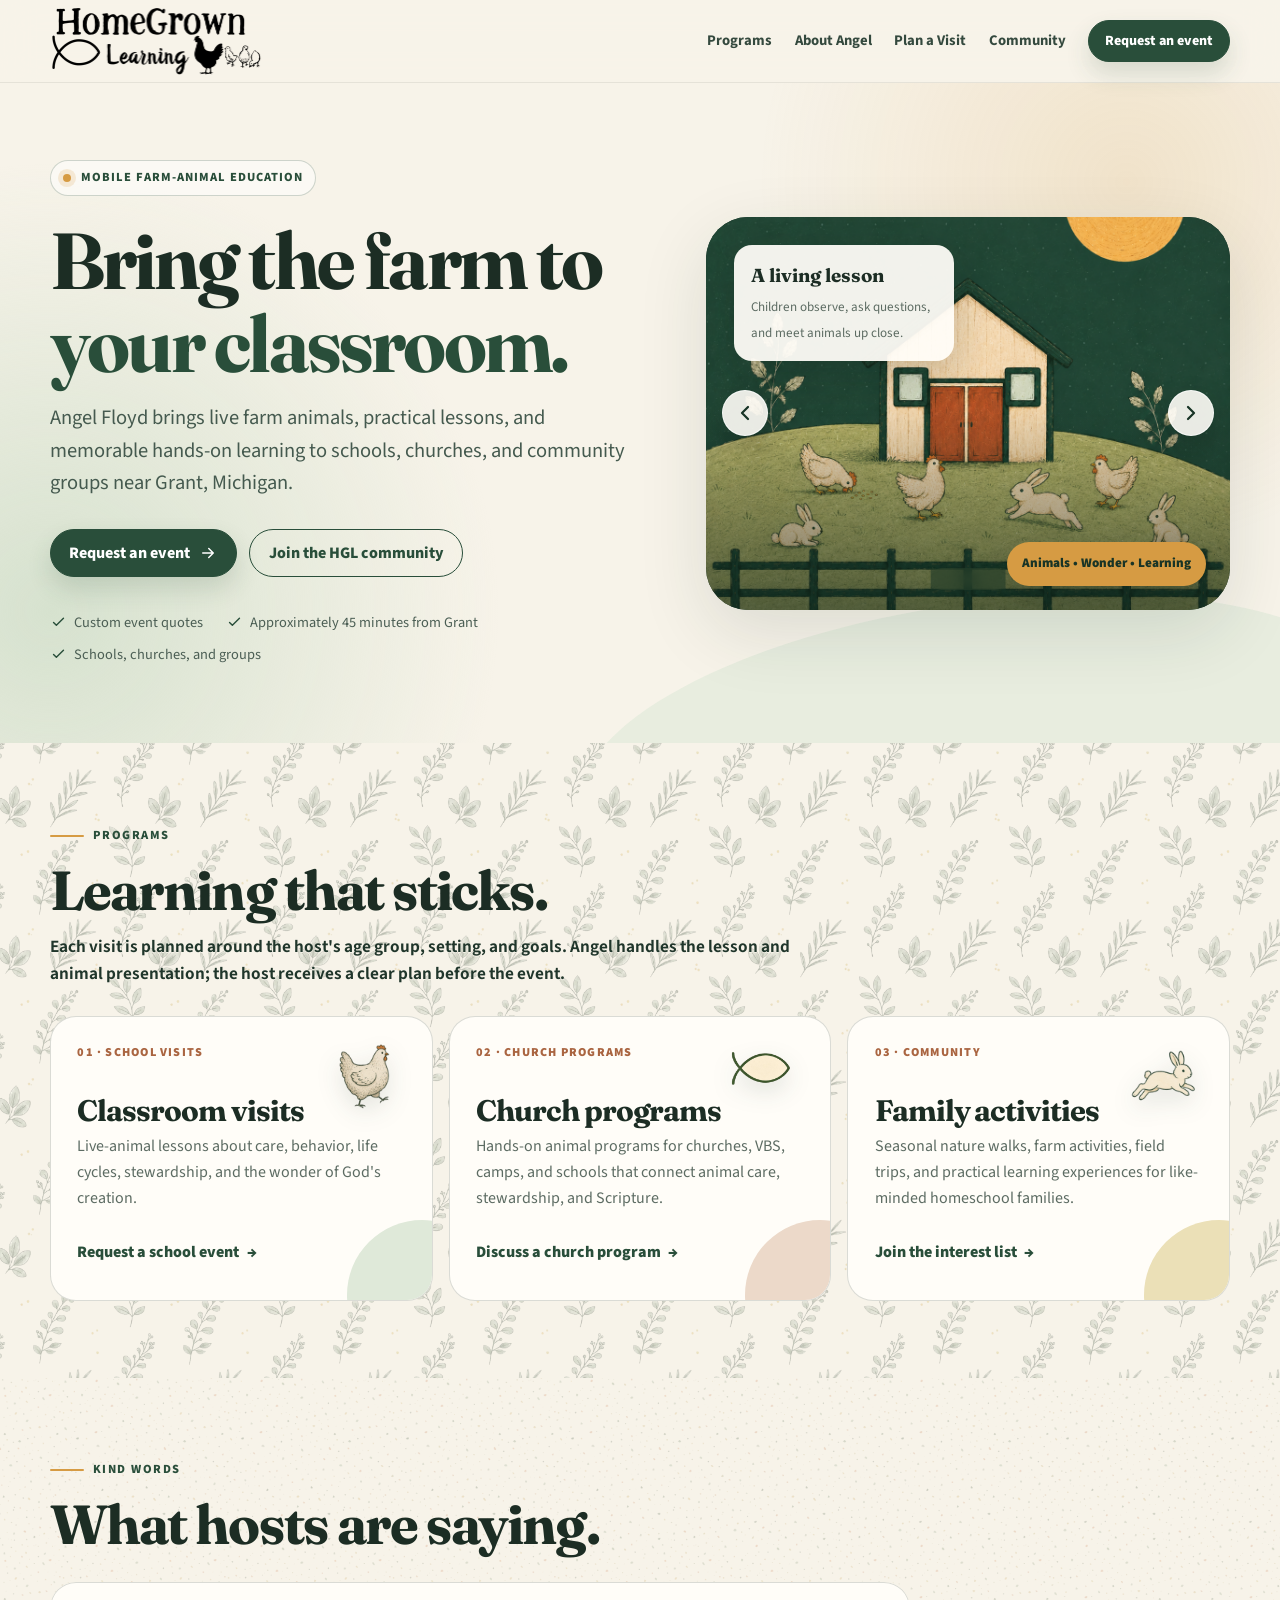
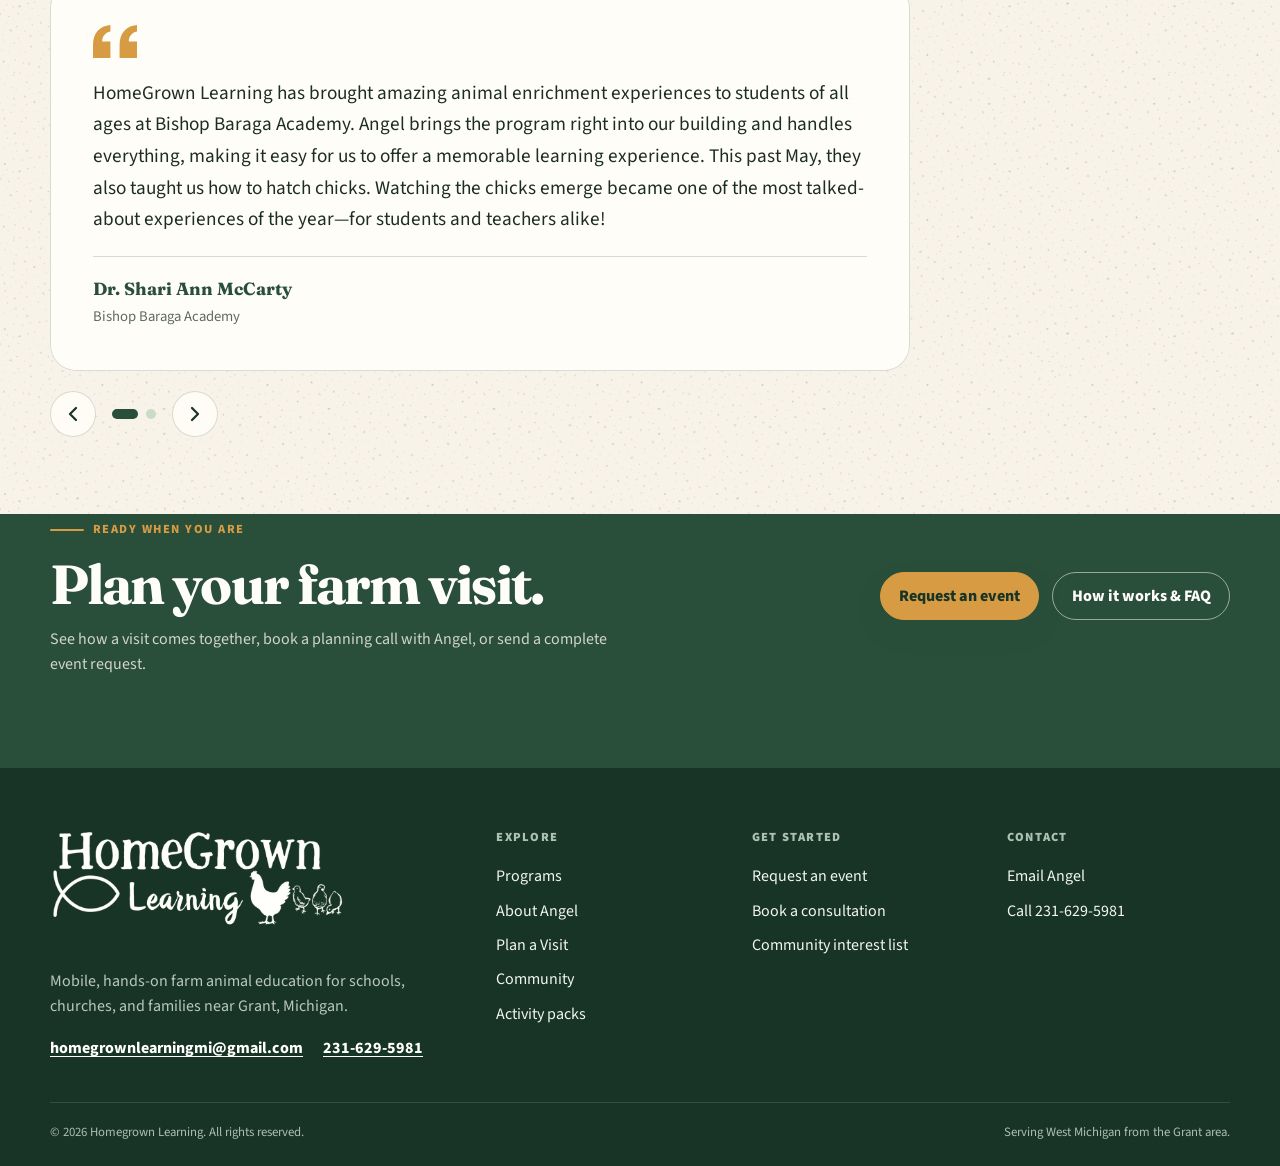
==== commit 22eb3eac: "Turn testimonials into a carousel and use the wordmark logo in the footer Co-Authored-By: Claude Opu" ====
--- a/index.html
+++ b/index.html
@@ -129,17 +129,36 @@
 <div class="section-kicker">Kind words</div>
 <h2>What hosts are saying.</h2>
 </div>
-<div class="testimonial-grid">
-<figure class="testimonial">
+<!--
+  TESTIMONIALS CAROUSEL
+  To add a quote, copy one <figure class="testimonial quote-slide"> ... </figure> block,
+  paste it below the last one, and change the quote, name, and organization.
+  Arrows and dots update automatically.
+-->
+<div aria-label="Testimonials" aria-roledescription="carousel" class="quote-carousel" data-quote-carousel="">
+<div class="quote-viewport">
+<div class="quote-track">
+<figure class="testimonial quote-slide">
 <svg aria-hidden="true" class="quote-mark" viewbox="0 0 48 36"><path d="M0 36V22C0 9 7 1 19 0v7c-6 1-9 6-9 11h9v18H0Zm29 0V22C29 9 36 1 48 0v7c-6 1-9 6-9 11h9v18H29Z" fill="currentColor"></path></svg>
 <blockquote><p>HomeGrown Learning has brought amazing animal enrichment experiences to students of all ages at Bishop Baraga Academy. Angel brings the program right into our building and handles everything, making it easy for us to offer a memorable learning experience. This past May, they also taught us how to hatch chicks. Watching the chicks emerge became one of the most talked-about experiences of the year—for students and teachers alike!</p></blockquote>
 <figcaption><strong>Dr. Shari Ann McCarty</strong><span>Bishop Baraga Academy</span></figcaption>
 </figure>
-<figure class="testimonial">
+<figure class="testimonial quote-slide">
 <svg aria-hidden="true" class="quote-mark" viewbox="0 0 48 36"><path d="M0 36V22C0 9 7 1 19 0v7c-6 1-9 6-9 11h9v18H0Zm29 0V22C29 9 36 1 48 0v7c-6 1-9 6-9 11h9v18H29Z" fill="currentColor"></path></svg>
 <blockquote><p>Home Grown Learning brought their amazing farm animals to our church’s annual community‑wide event, and the kids were all smiles! They loved petting the animals, asking questions, and learning all about farm life. It quickly became one of the day’s biggest hits — and we’re already looking forward to having them back again next year.</p></blockquote>
 <figcaption><strong>Linda Pace-Wright</strong><span>Event Coordinator, Zion Tabernacle House of God, Muskegon · Summer Breeze community event</span></figcaption>
 </figure>
+</div>
+</div>
+<div class="quote-controls">
+<button aria-label="Show previous testimonial" class="carousel-arrow quote-prev" type="button">
+<svg aria-hidden="true" fill="none" viewbox="0 0 24 24"><path d="m15 18-6-6 6-6" stroke="currentColor" stroke-linecap="round" stroke-linejoin="round" stroke-width="2.25"></path></svg>
+</button>
+<div aria-label="Choose a testimonial" class="quote-dots" role="group"></div>
+<button aria-label="Show next testimonial" class="carousel-arrow quote-next" type="button">
+<svg aria-hidden="true" fill="none" viewbox="0 0 24 24"><path d="m9 6 6 6-6 6" stroke="currentColor" stroke-linecap="round" stroke-linejoin="round" stroke-width="2.25"></path></svg>
+</button>
+</div>
 </div>
 </div>
 </section>
@@ -161,14 +180,9 @@
 <div class="container">
 <div class="footer-grid">
 <div class="footer-brand">
-<a aria-label="Homegrown Learning home" class="brand footer-logo-link" href="index.html">
-<span aria-hidden="true" class="brand-mark footer-large-logo">
-<img alt="" class="brand-logo-image" decoding="async" loading="lazy" onerror="this.style.display='none';this.nextElementSibling.style.display='block';" src="assets/logo.png"/>
-<svg class="brand-logo-fallback" fill="none" viewbox="0 0 64 64">
-<path d="M17 40c11-1 17-10 19-25 9 8 13 18 8 28-5 10-18 11-27 3 7-1 13-5 17-10-6 3-11 5-17 4Z" fill="#f7f3e9"></path>
-<path d="M25 47c4-7 10-13 18-18" stroke="#d69b43" stroke-linecap="round" stroke-width="4"></path>
-</svg>
-</span>
+<a aria-label="Homegrown Learning home" class="footer-brand-art" href="index.html">
+<img alt="Homegrown Learning" class="footer-brand-image" decoding="async" loading="lazy" onerror="this.style.display='none';this.nextElementSibling.style.display='block';" src="assets/headername.png"/>
+<span class="brand-name brand-name-fallback">Homegrown Learning</span>
 </a>
 <p>Mobile, hands-on farm animal education for schools, churches, and families near Grant, Michigan.</p><div class="contact-inline"><a href="mailto:homegrownlearningmi@gmail.com">homegrownlearningmi@gmail.com</a><a href="tel:+12316295981">231-629-5981</a></div>
 </div>
--- a/assets/site.css
+++ b/assets/site.css
@@ -1126,19 +1126,38 @@
 /* Current page in the main navigation */
 .nav-links a[aria-current="page"]:not(.button) { color: var(--rust); }
 
-/* Testimonials */
-.testimonial-grid { display: grid; grid-template-columns: repeat(2, 1fr); gap: 1.25rem; }
+/* Testimonials carousel */
+.quote-carousel { max-width: 860px; }
+.quote-viewport { overflow: hidden; border-radius: var(--radius); }
+.quote-track { display: flex; transition: transform .55s ease; }
+.quote-slide { flex: 0 0 100%; min-width: 0; }
 .testimonial {
-  position: relative; margin: 0; padding: clamp(1.6rem, 3vw, 2.25rem);
+  position: relative; margin: 0; padding: clamp(1.6rem, 4vw, 2.6rem);
   display: flex; flex-direction: column; gap: 1.25rem;
-  background: var(--paper); border: 1px solid var(--line); border-radius: var(--radius); box-shadow: var(--shadow);
+  background: var(--paper); border: 1px solid var(--line); border-radius: var(--radius);
 }
 .testimonial .quote-mark { width: 44px; height: 33px; color: var(--gold); }
 .testimonial blockquote { margin: 0; flex: 1; }
-.testimonial blockquote p { margin: 0; color: var(--ink); font-size: 1.08rem; line-height: 1.65; }
+.testimonial blockquote p { margin: 0; color: var(--ink); font-size: clamp(1.05rem, 1.6vw, 1.2rem); line-height: 1.65; }
 .testimonial figcaption { display: grid; gap: .15rem; padding-top: 1.1rem; border-top: 1px solid var(--line); }
 .testimonial figcaption strong { font-family: "Fraunces", Georgia, serif; color: var(--forest); font-size: 1.1rem; }
 .testimonial figcaption span { color: var(--muted); font-size: .92rem; }
+.quote-controls { display: flex; align-items: center; gap: 1rem; margin-top: 1.25rem; }
+.quote-controls .carousel-arrow {
+  position: static; transform: none; border-color: var(--line); box-shadow: none;
+}
+.quote-controls .carousel-arrow:hover { transform: scale(1.06); }
+.quote-dots { display: flex; gap: 8px; }
+.quote-dots button {
+  width: 10px; height: 10px; padding: 0; border: 0; border-radius: 50%;
+  background: var(--sage-2); cursor: pointer; transition: width .25s ease, background .25s ease;
+}
+.quote-dots button.active { width: 26px; border-radius: 999px; background: var(--forest); }
+.quote-carousel.single .quote-controls { display: none; }
+
+/* Footer wordmark (same artwork as the header, recolored for the dark footer) */
+.footer-brand-art { display: inline-block; width: min(300px, 100%); margin-bottom: 1rem; }
+.footer-brand-image { display: block; width: 100%; height: auto; filter: invert(1) sepia(.25); }
 
 /* Closing call to action on the homepage */
 .cta-band { background: var(--forest); color: var(--cream); }
@@ -1151,6 +1170,6 @@
 .cta-band .button.secondary { background: transparent; border-color: rgba(247,243,233,.55); color: var(--paper); }
 .cta-band .button.secondary:hover { background: rgba(247,243,233,.1); }
 
-@media (max-width: 860px) {
-  .testimonial-grid { grid-template-columns: 1fr; }
-}
+@media (prefers-reduced-motion: reduce) {
+  .quote-track { transition: none; }
+}
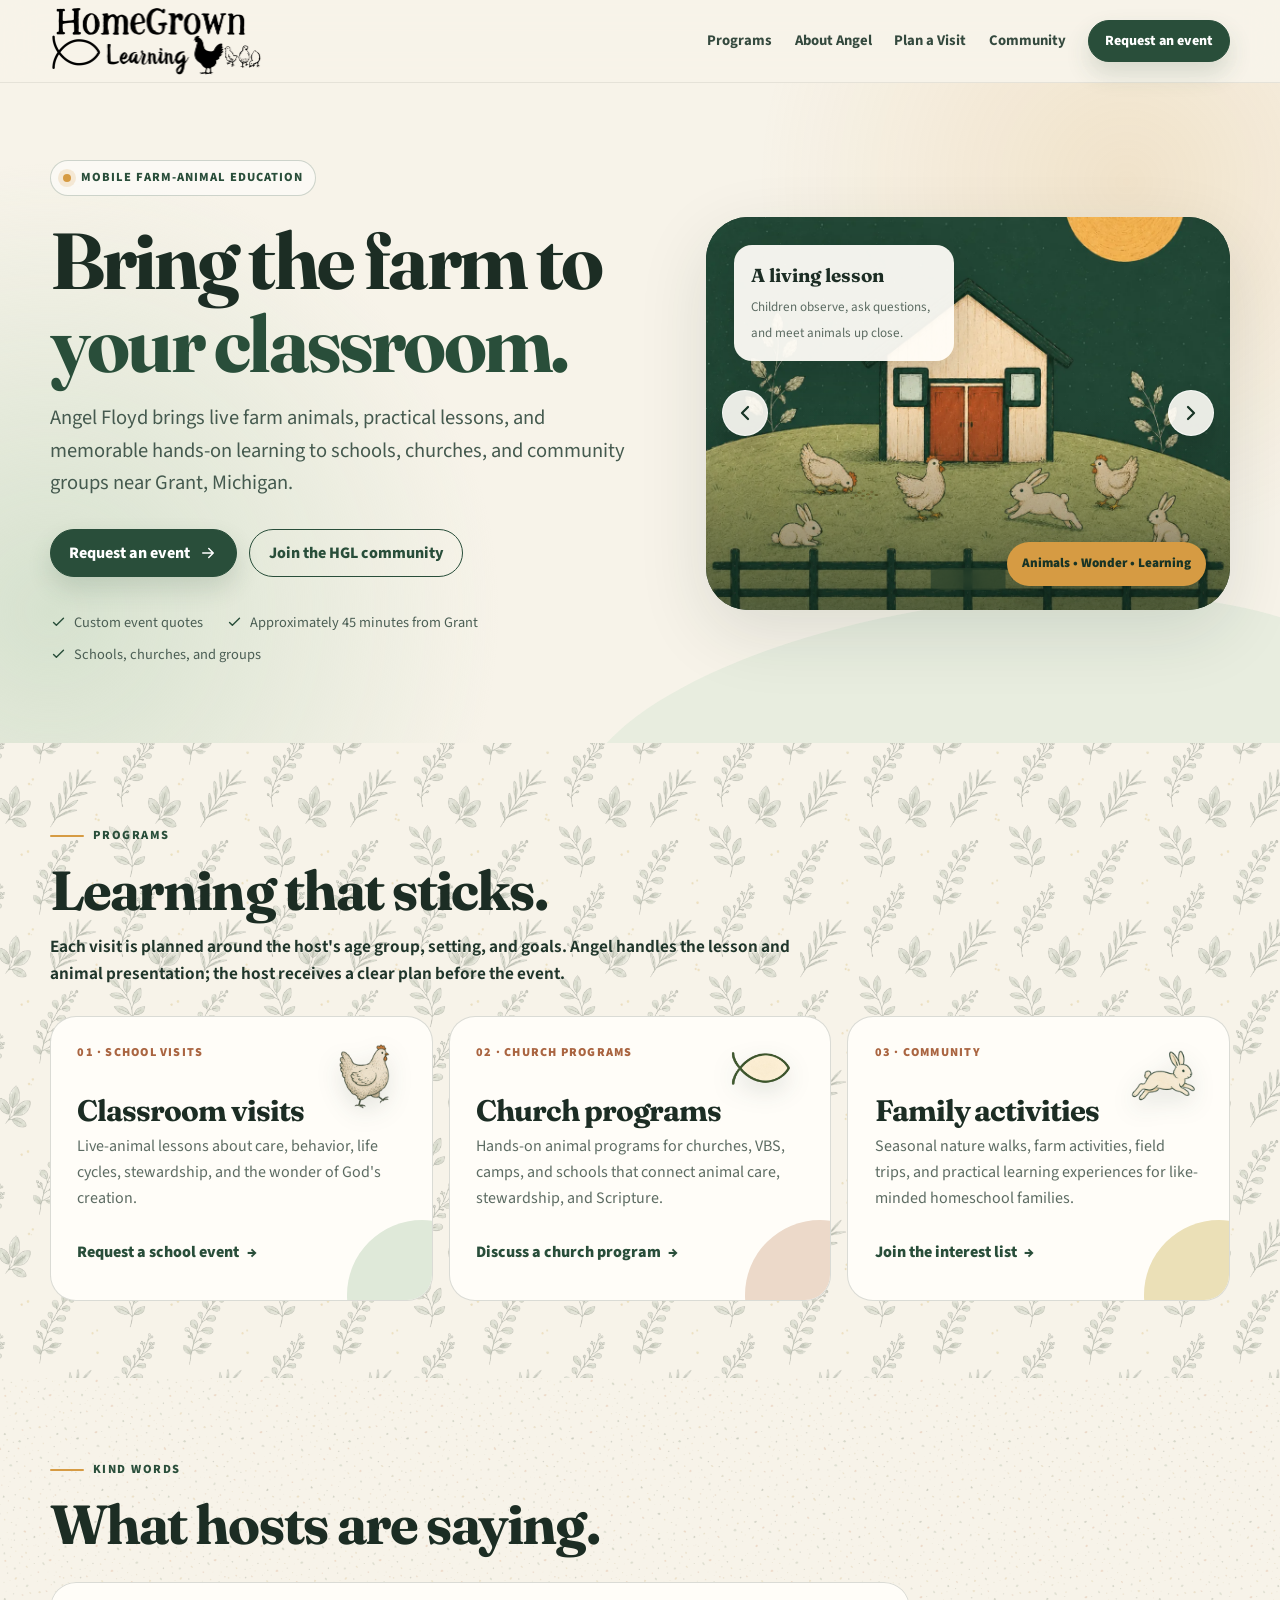
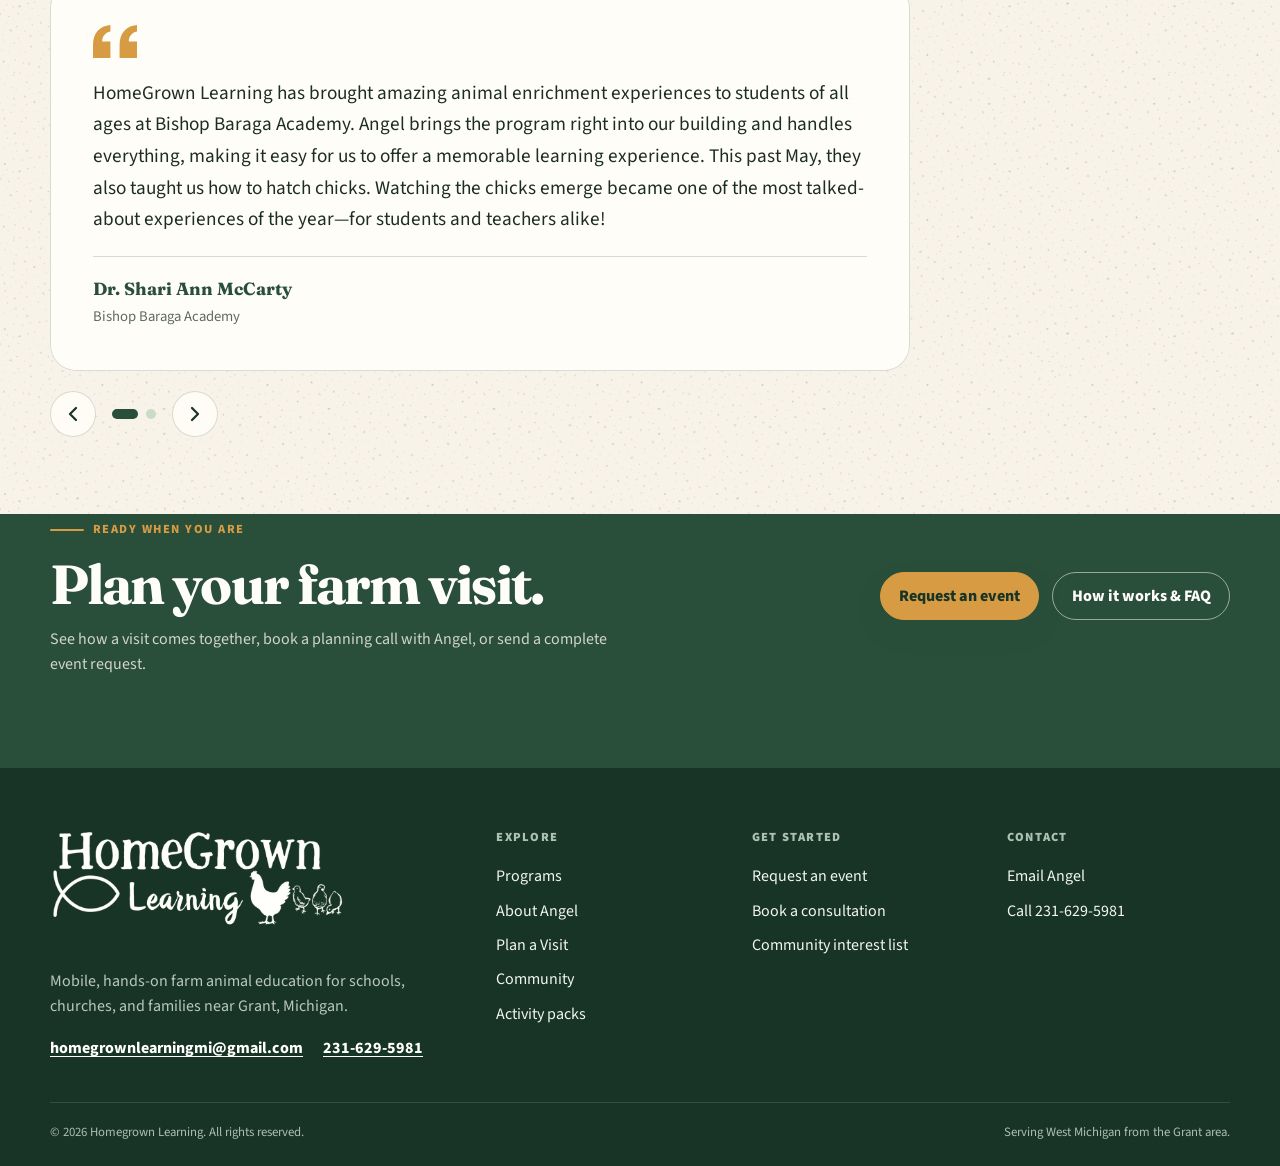
==== commit 57e7d229: "Shrink images, add share previews, page descriptions, sitemap, and 404 page - Convert the five large" ====
--- a/index.html
+++ b/index.html
@@ -4,9 +4,52 @@
 <head>
 <meta charset="utf-8"/>
 <meta content="width=device-width, initial-scale=1" name="viewport"/>
-<meta content="Homegrown Learning brings hands-on farm animal education to schools, churches, and community groups near Grant, Michigan." name="description"/>
+<meta content="Angel Floyd brings live farm animals and hands-on lessons to schools, churches, and community groups within about 45 minutes of Grant, Michigan." name="description"/>
 <meta content="#294e3a" name="theme-color"/>
 <title>Homegrown Learning | Farm Animal Education in West Michigan</title>
+<link href="https://homegrownlearningmi.com/" rel="canonical"/>
+<meta content="website" property="og:type"/>
+<meta content="Homegrown Learning" property="og:site_name"/>
+<meta content="Homegrown Learning | Farm Animal Education in West Michigan" property="og:title"/>
+<meta content="Angel Floyd brings live farm animals and hands-on lessons to schools, churches, and community groups within about 45 minutes of Grant, Michigan." property="og:description"/>
+<meta content="https://homegrownlearningmi.com/" property="og:url"/>
+<meta content="https://homegrownlearningmi.com/assets/social-preview.jpg" property="og:image"/>
+<meta content="1200" property="og:image:width"/>
+<meta content="630" property="og:image:height"/>
+<meta content="Two young goats together outdoors" property="og:image:alt"/>
+<meta content="summary_large_image" name="twitter:card"/>
+<script type="application/ld+json">
+{
+  "@context": "https://schema.org",
+  "@type": "LocalBusiness",
+  "name": "Homegrown Learning",
+  "url": "https://homegrownlearningmi.com/",
+  "description": "Mobile, hands-on farm-animal education for schools, churches, and community groups.",
+  "image": "https://homegrownlearningmi.com/assets/social-preview.jpg",
+  "logo": "https://homegrownlearningmi.com/assets/logo.png",
+  "telephone": "+1-231-629-5981",
+  "email": "homegrownlearningmi@gmail.com",
+  "founder": {
+    "@type": "Person",
+    "name": "Angel Floyd"
+  },
+  "address": {
+    "@type": "PostalAddress",
+    "addressLocality": "Grant",
+    "addressRegion": "MI",
+    "addressCountry": "US"
+  },
+  "areaServed": {
+    "@type": "GeoCircle",
+    "geoMidpoint": {
+      "@type": "GeoCoordinates",
+      "latitude": 43.3364,
+      "longitude": -85.8109
+    },
+    "geoRadius": "60000"
+  }
+}
+</script>
 <link href="https://fonts.googleapis.com" rel="preconnect"/>
 <link crossorigin="" href="https://fonts.gstatic.com" rel="preconnect"/>
 <link href="https://fonts.googleapis.com/css2?family=Fraunces:opsz,wght@9..144,600;9..144,700;9..144,800&amp;family=Source+Sans+3:wght@400;500;600;700;800&amp;display=swap" rel="stylesheet"/>
@@ -57,16 +100,16 @@
 <div aria-label="Illustration of a mobile farm learning visit" class="hero-art"><div aria-label="Homegrown Learning animals" aria-roledescription="carousel" class="hero-carousel" data-hero-carousel="">
 <div class="hero-carousel-viewport">
 <div class="hero-carousel-track"><figure aria-hidden="false" class="hero-slide farm-illustration">
-<img alt="Illustrated farm scene with chickens and rabbits" decoding="async" src="assets/illustrations/farm1.png"/>
+<img alt="Illustrated farm scene with chickens and rabbits" decoding="async" src="assets/illustrations/farm1.webp"/>
 <figcaption>Homegrown Learning</figcaption>
 </figure><figure aria-hidden="true" class="hero-slide baby-goats">
-<img alt="Two young goats together outdoors" decoding="async" loading="lazy" src="assets/photos/baby-goats.png"/>
+<img alt="Two young goats together outdoors" decoding="async" loading="lazy" src="assets/photos/baby-goats.webp"/>
 <figcaption>Baby goats</figcaption>
 </figure><figure aria-hidden="true" class="hero-slide piglets">
-<img alt="Two piglets exploring grass outdoors" decoding="async" loading="lazy" src="assets/photos/piglets.png"/>
+<img alt="Two piglets exploring grass outdoors" decoding="async" loading="lazy" src="assets/photos/piglets.webp"/>
 <figcaption>Piglets</figcaption>
 </figure><figure aria-hidden="true" class="hero-slide rabbit">
-<img alt="A brown rabbit grazing in the grass" decoding="async" loading="lazy" src="assets/photos/rabbit.png"/>
+<img alt="A brown rabbit grazing in the grass" decoding="async" loading="lazy" src="assets/photos/rabbit.webp"/>
 <figcaption>Rabbits</figcaption>
 </figure></div>
 </div>
--- a/assets/site.css
+++ b/assets/site.css
@@ -108,9 +108,8 @@
 
 /*
  * FILE-BACKED BRAND IDENTITY
- * Header/footer logo: assets/logo.png
- * Header name art:     assets/headername.png
- * Footer name art:     assets/footername.png
+ * Browser tab icon:    assets/logo.png
+ * Header/footer name art: assets/headername.png (recolored in the footer)
  *
  * Replacing a file under the same name updates the branding without
  * another HTML change.
@@ -253,7 +252,7 @@
 
 /*
  * HERO IMAGE
- * Replace assets/illustrations/farm1.png with another image under the same
+ * Replace assets/illustrations/farm1.webp with another image under the same
  * filename if you want to swap the artwork later.
  *
  * Adjust inset to control the image margins inside the rounded panel.
@@ -310,9 +309,9 @@
  * MEET THE ANIMALS PHOTO GALLERY
  *
  * File paths:
- * assets/photos/baby-goats.png
- * assets/photos/piglets.png
- * assets/photos/rabbit.png
+ * assets/photos/baby-goats.webp
+ * assets/photos/piglets.webp
+ * assets/photos/rabbit.webp
  *
  * Replace any file under the same name to update the gallery without
  * changing this HTML.
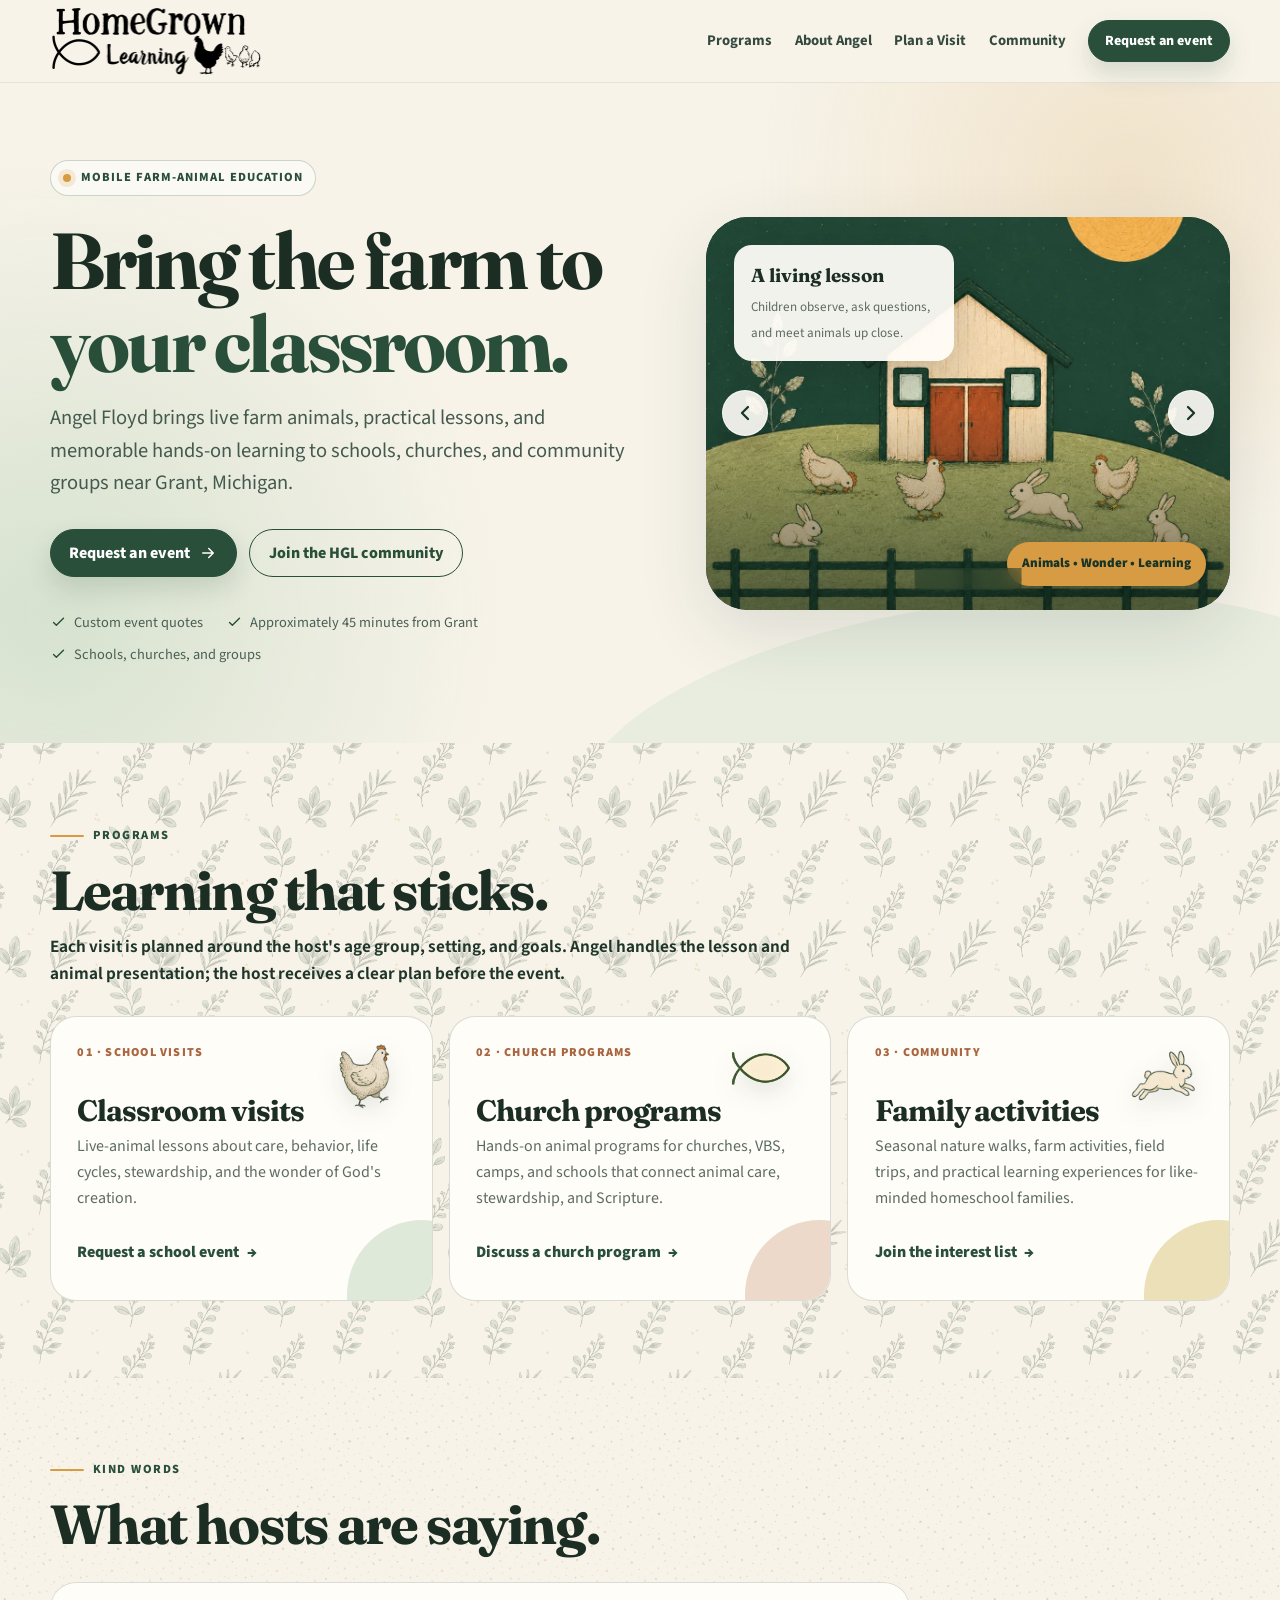
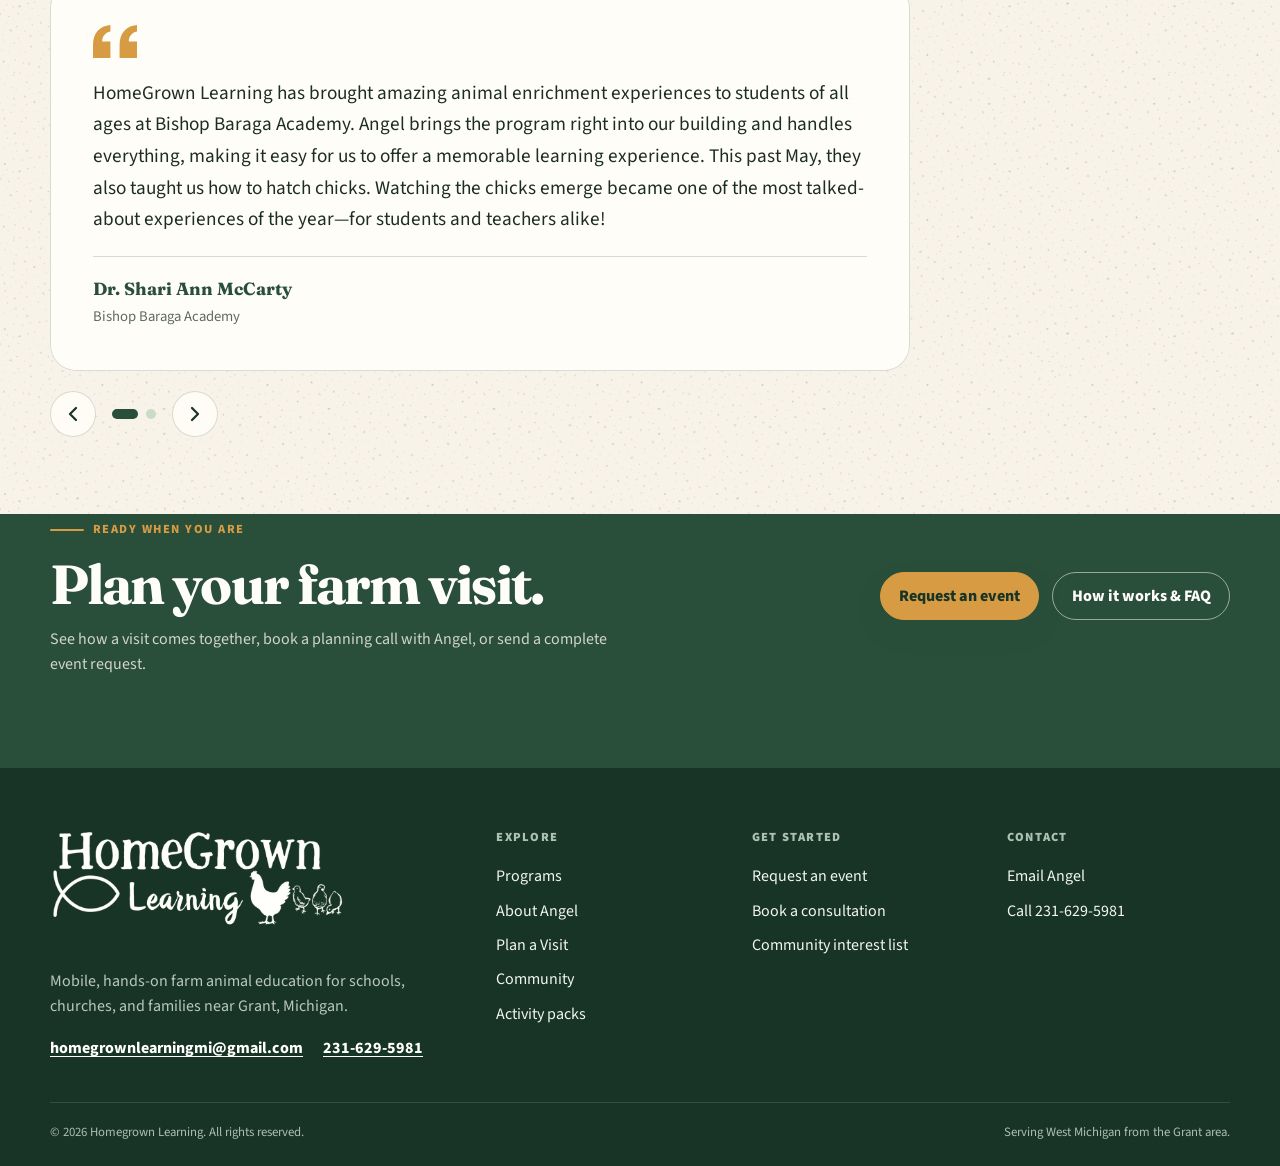
==== commit e2861585: "Add visit photos to the homepage carousel and an About page gallery Photos were resized for the web " ====
--- a/index.html
+++ b/index.html
@@ -111,6 +111,12 @@
 </figure><figure aria-hidden="true" class="hero-slide rabbit">
 <img alt="A brown rabbit grazing in the grass" decoding="async" loading="lazy" src="assets/photos/rabbit.webp"/>
 <figcaption>Rabbits</figcaption>
+</figure><figure aria-hidden="true" class="hero-slide ducklings">
+<img alt="Children sitting in a circle on the grass with three ducklings" decoding="async" loading="lazy" src="assets/photos/ducklings.webp"/>
+<figcaption>Ducklings</figcaption>
+</figure><figure aria-hidden="true" class="hero-slide holding-chicken">
+<img alt="A child gently holding a young chicken" decoding="async" loading="lazy" src="assets/photos/holding-chicken.webp"/>
+<figcaption>Chickens</figcaption>
 </figure></div>
 </div>
 <button aria-label="Show previous animal photo" class="carousel-arrow carousel-prev" type="button">
@@ -128,6 +134,8 @@
 <button aria-current="false" aria-label="Show baby goats" class="carousel-dot" type="button"></button>
 <button aria-current="false" aria-label="Show piglets" class="carousel-dot" type="button"></button>
 <button aria-current="false" aria-label="Show rabbit" class="carousel-dot" type="button"></button>
+<button aria-current="false" aria-label="Show ducklings" class="carousel-dot" type="button"></button>
+<button aria-current="false" aria-label="Show a child holding a chicken" class="carousel-dot" type="button"></button>
 </div>
 <div class="art-note"><strong>A living lesson</strong><span>Children observe, ask questions, and meet animals up close.</span></div>
 <div class="art-tag">Animals • Wonder • Learning</div>
--- a/assets/site.css
+++ b/assets/site.css
@@ -1154,6 +1154,15 @@
 .quote-dots button.active { width: 26px; border-radius: 999px; background: var(--forest); }
 .quote-carousel.single .quote-controls { display: none; }
 
+/* Photo gallery (About page) */
+.photo-gallery { display: grid; grid-template-columns: repeat(4, 1fr); gap: 1rem; }
+.photo-gallery figure { margin: 0; overflow: hidden; border-radius: 22px; background: var(--paper); border: 1px solid var(--line); box-shadow: var(--shadow); }
+.photo-gallery img { width: 100%; aspect-ratio: 4 / 5; object-fit: cover; }
+.photo-gallery figcaption { padding: .8rem 1rem; color: var(--forest); font-weight: 700; font-size: .92rem; }
+.hero-slide.ducklings img { object-position: center 40%; }
+@media (max-width: 980px) { .photo-gallery { grid-template-columns: repeat(2, 1fr); } }
+@media (max-width: 480px) { .photo-gallery { gap: .65rem; } .photo-gallery figcaption { padding: .6rem .7rem; font-size: .84rem; } }
+
 /* Footer wordmark (same artwork as the header, recolored for the dark footer) */
 .footer-brand-art { display: inline-block; width: min(300px, 100%); margin-bottom: 1rem; }
 .footer-brand-image { display: block; width: 100%; height: auto; filter: invert(1) sepia(.25); }
